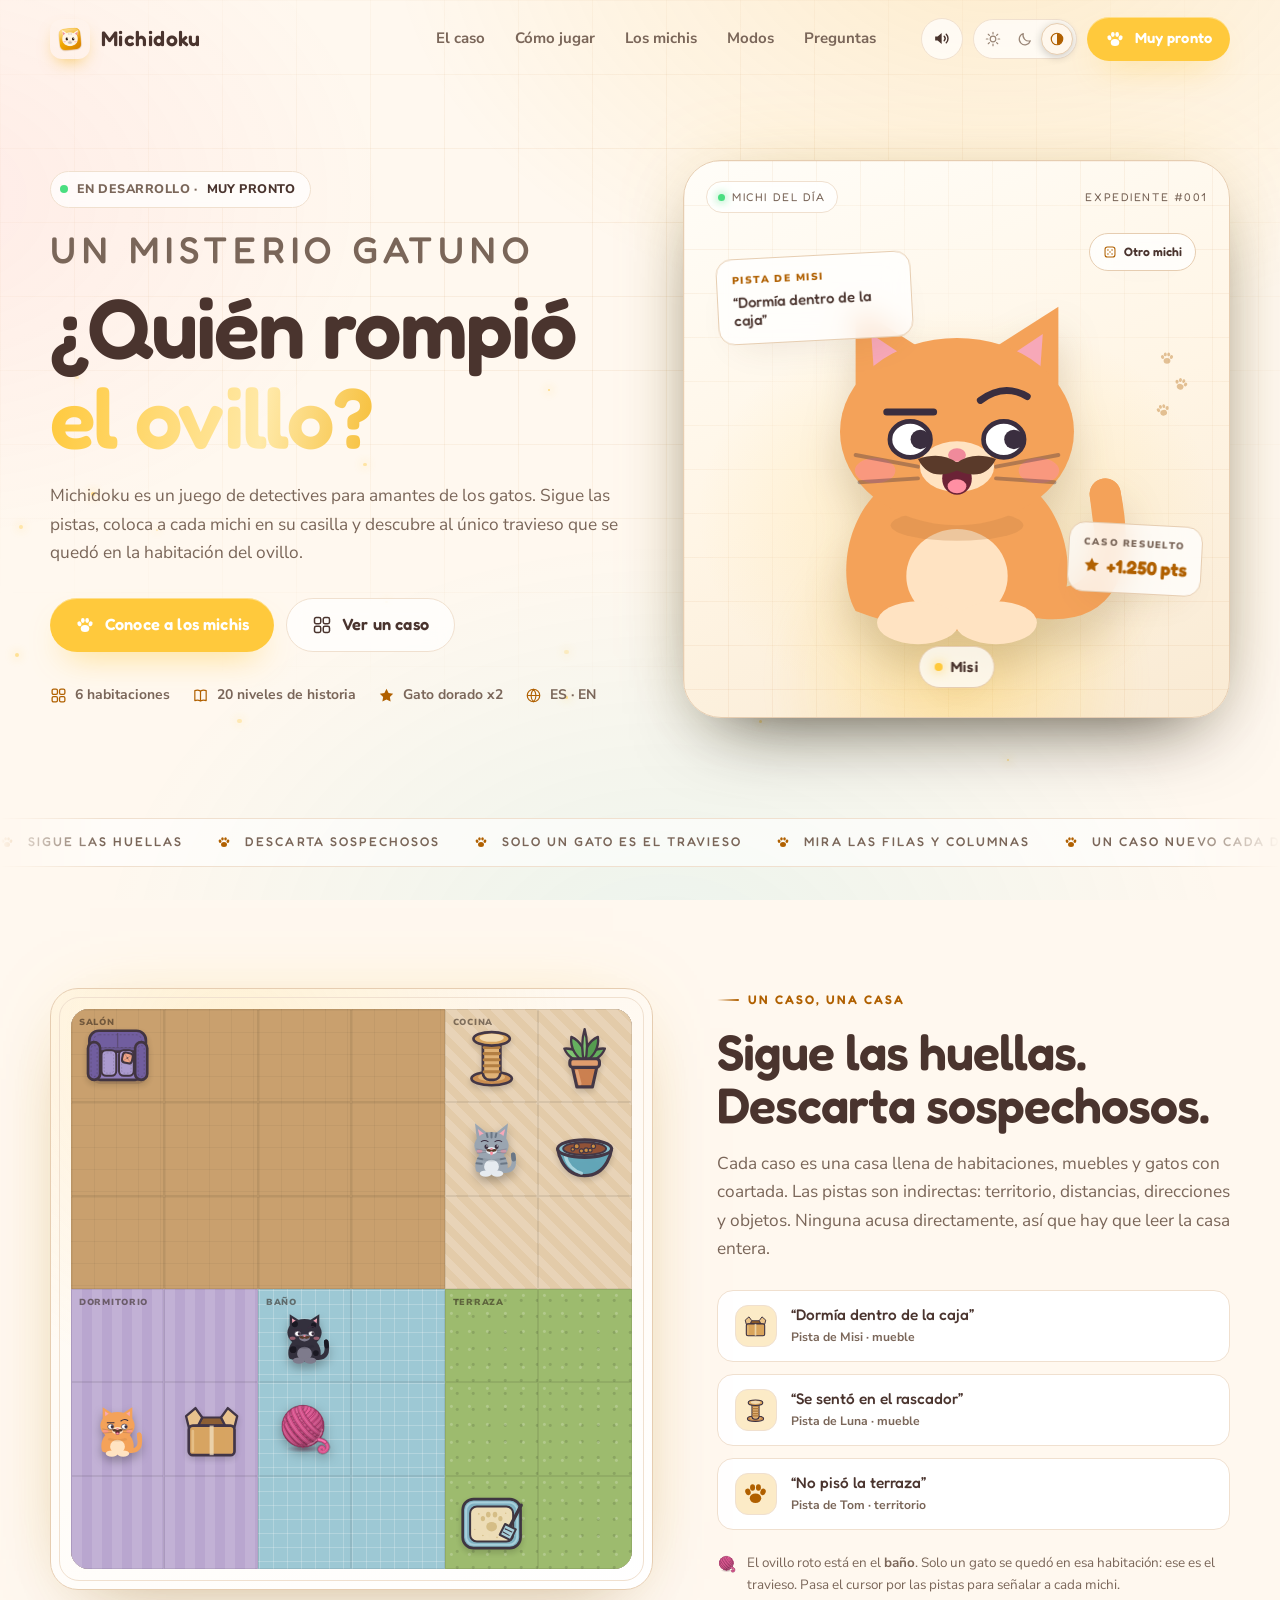
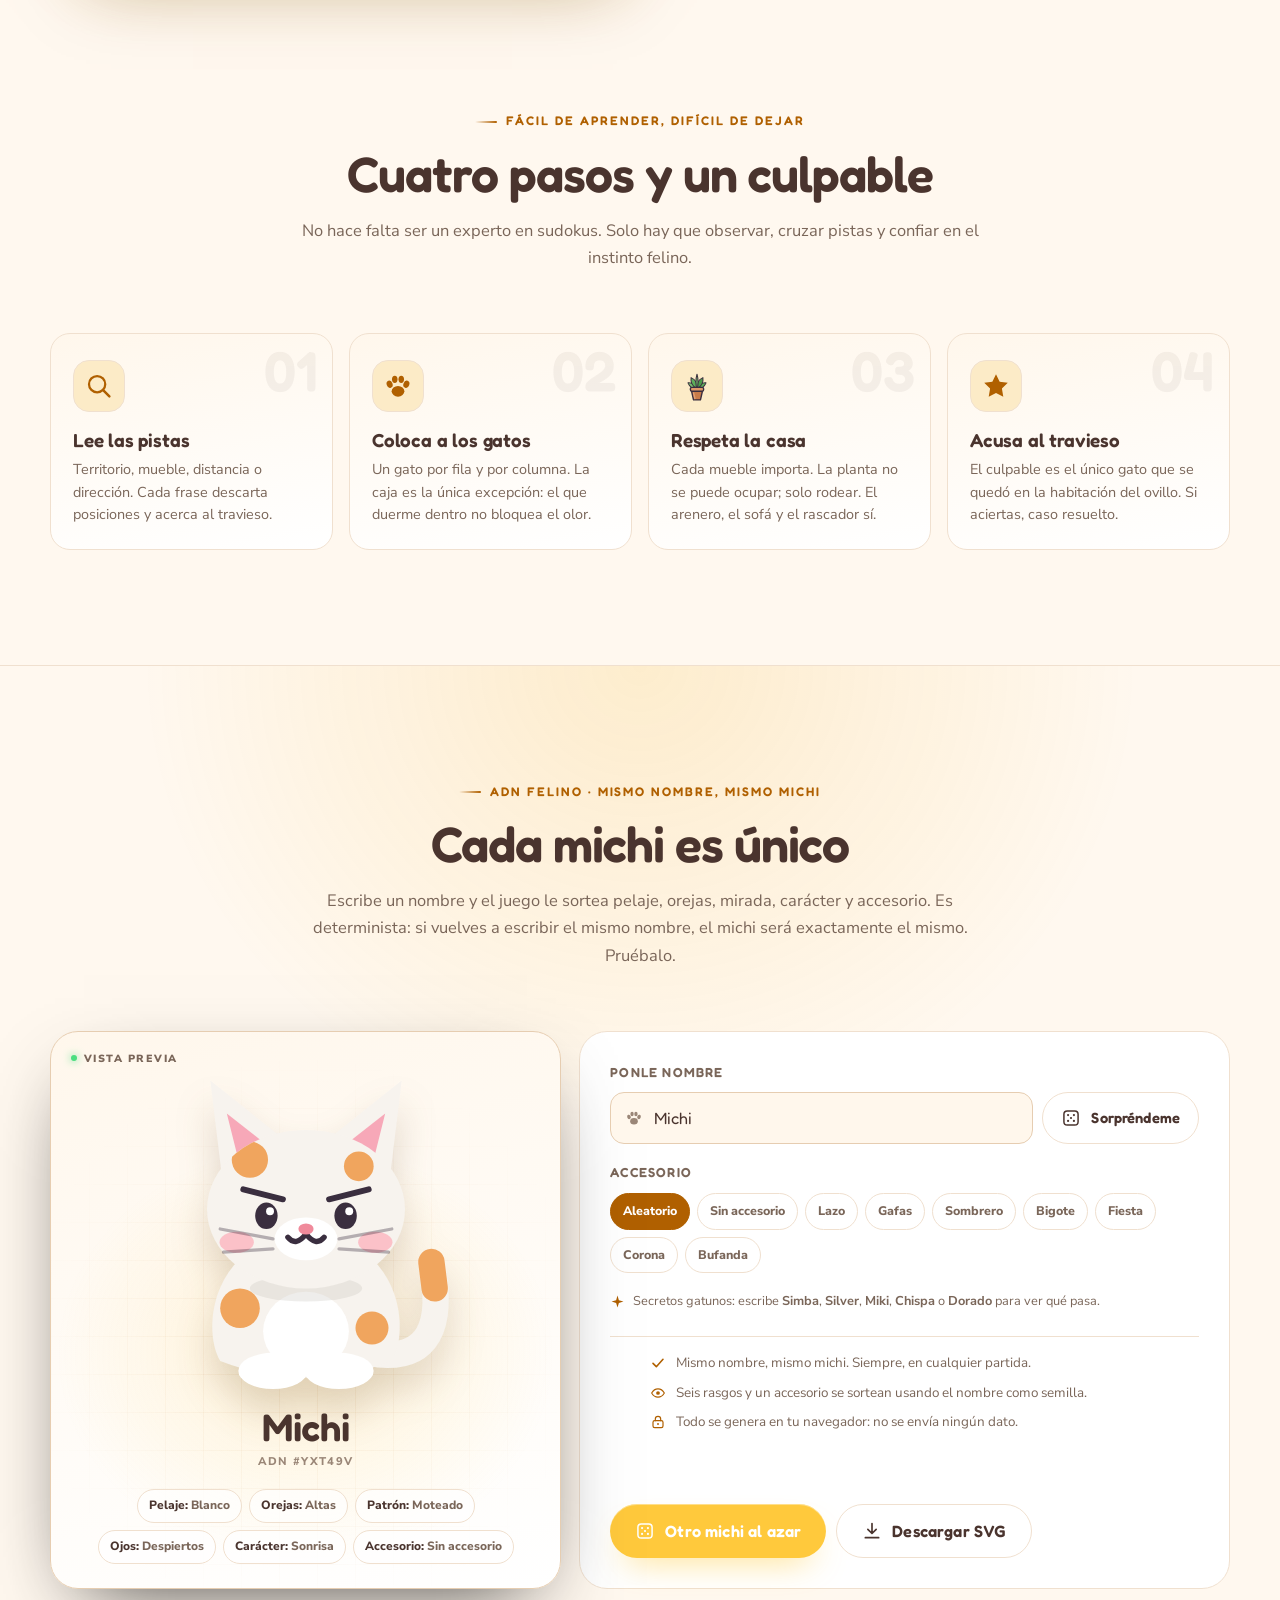
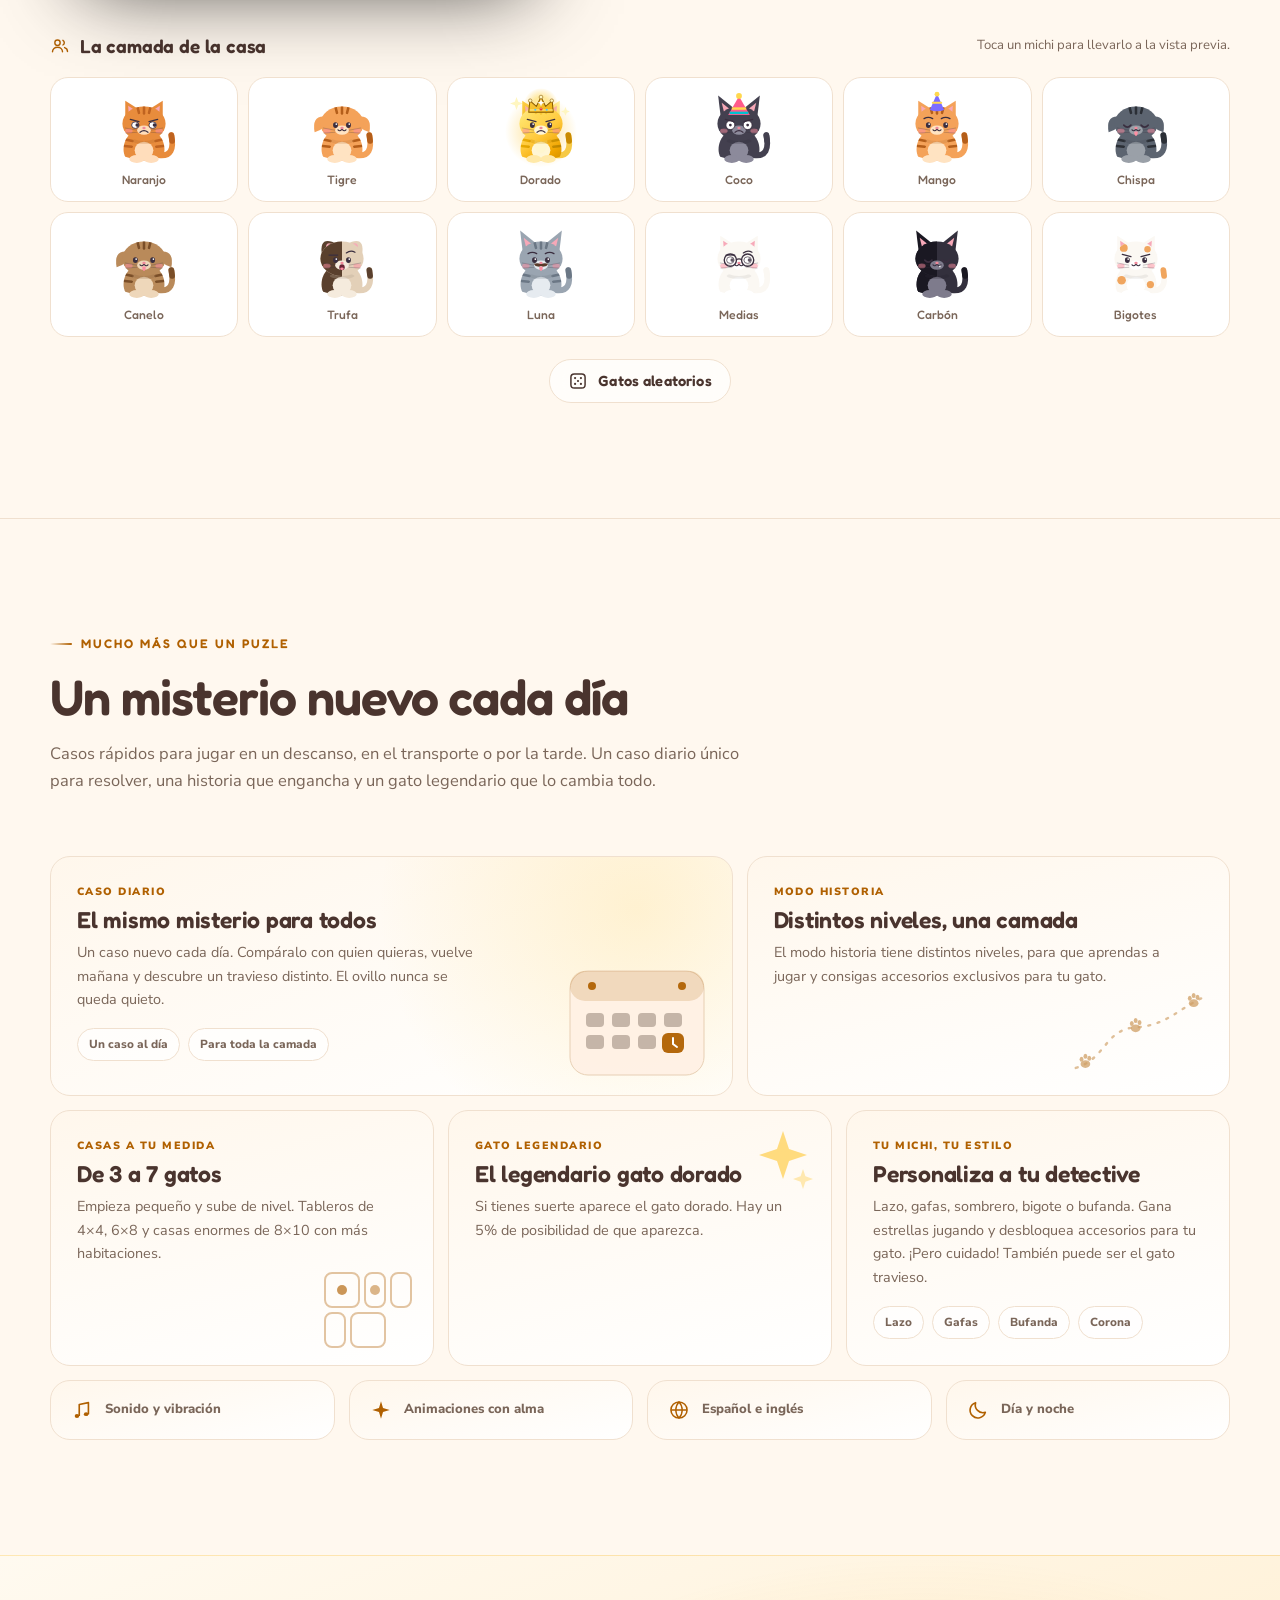
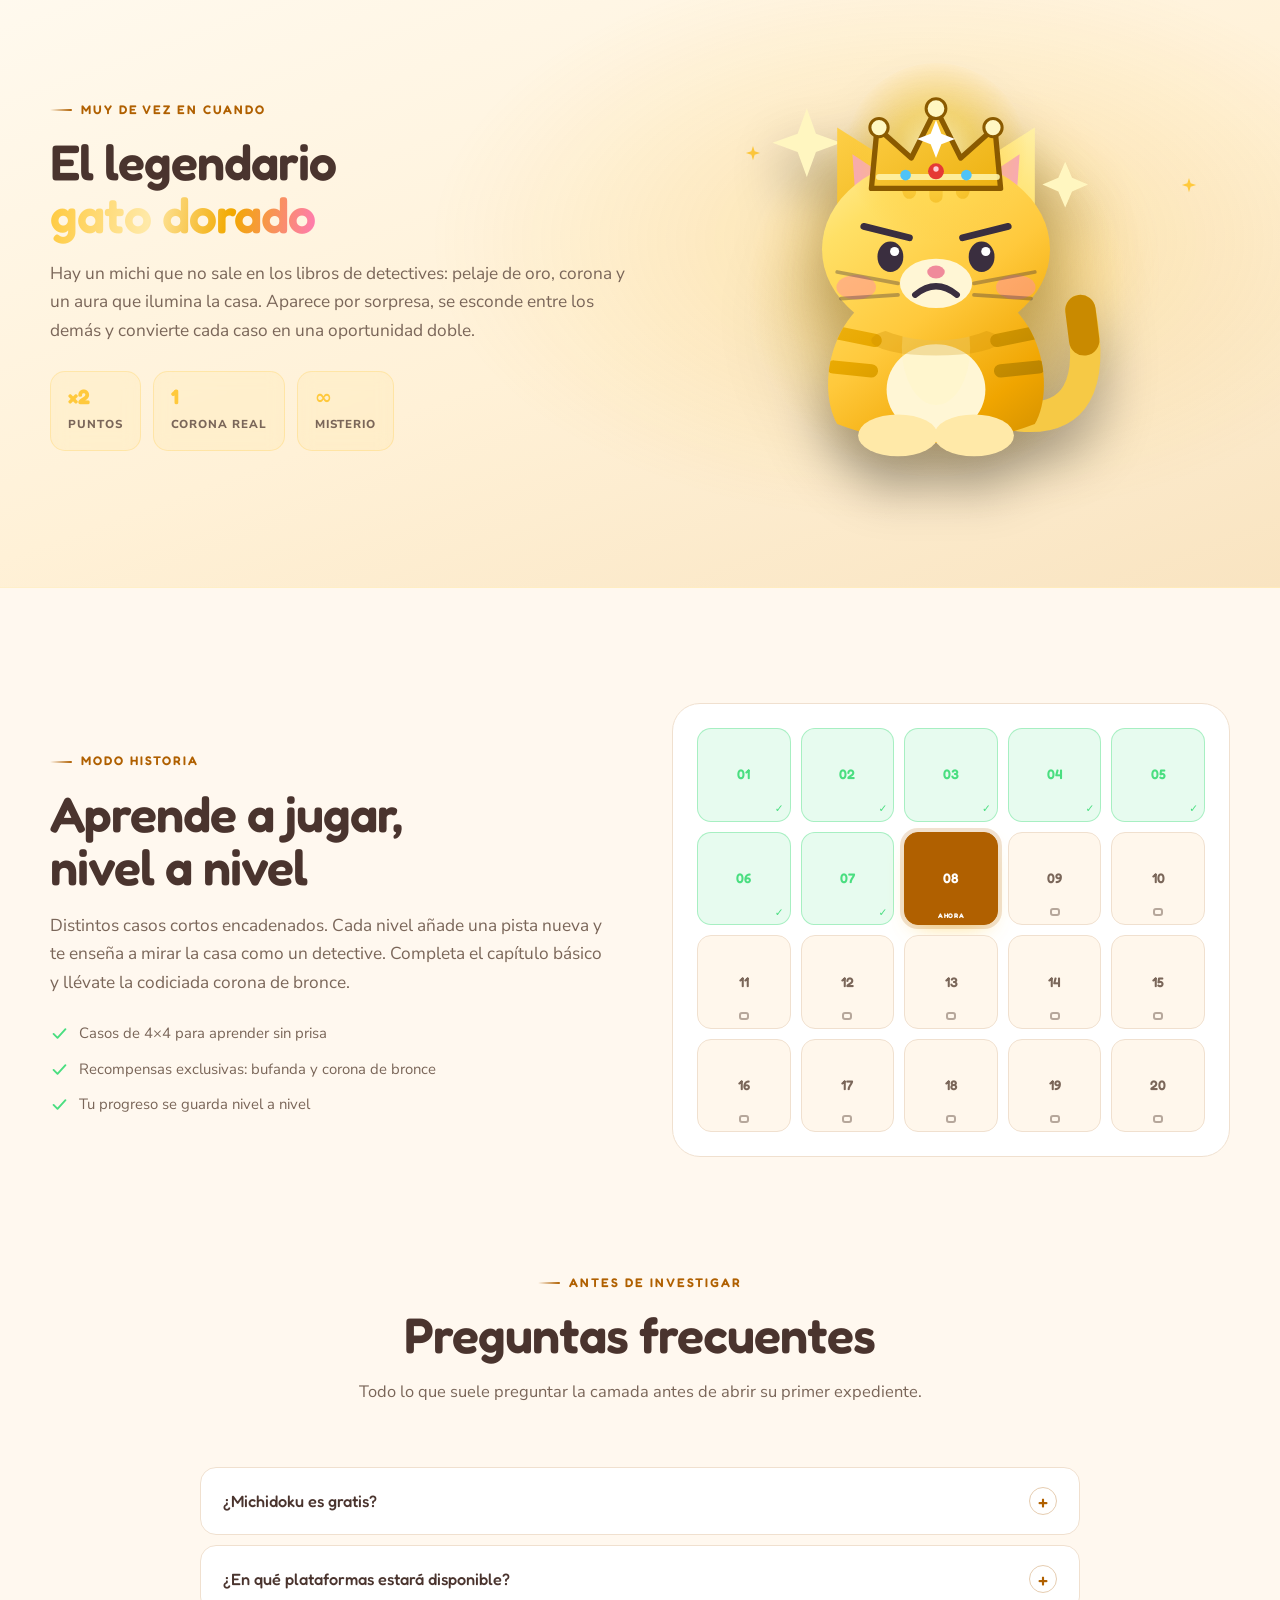
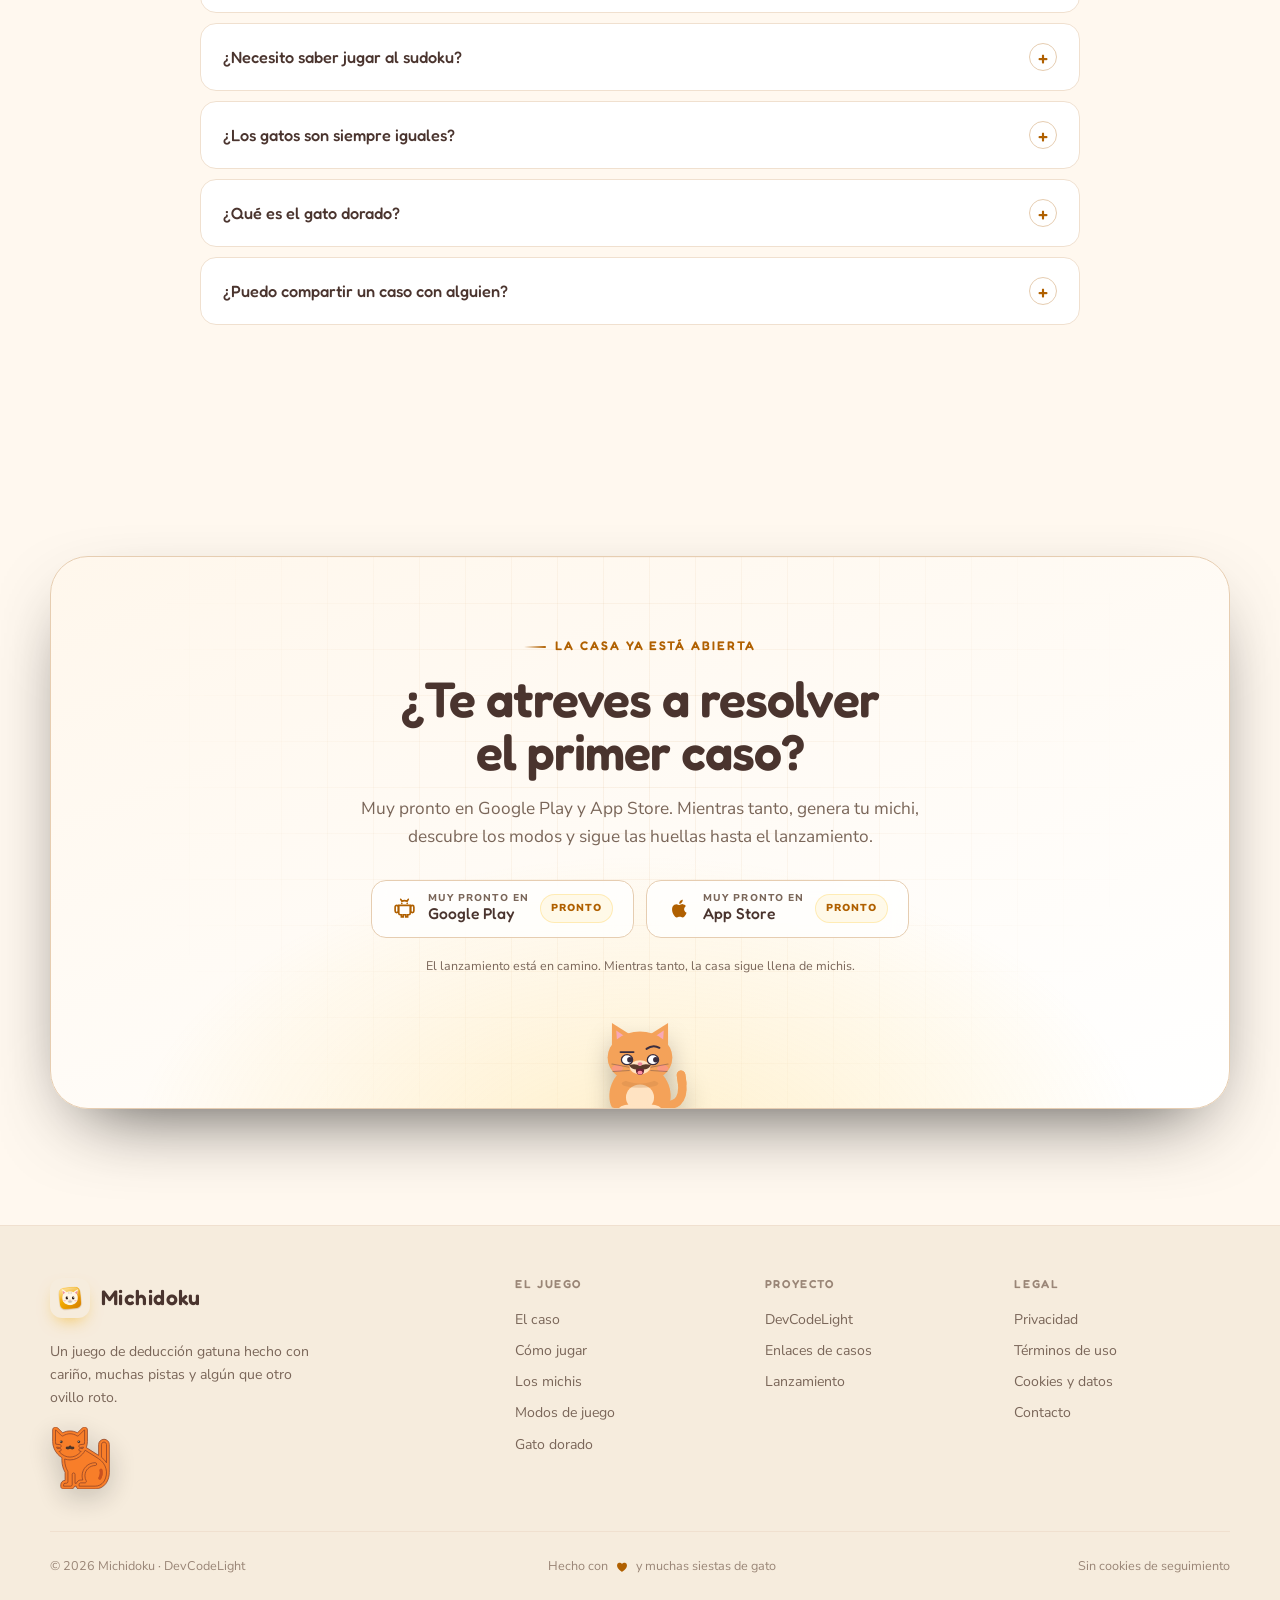
==== index.html @ 9ed5266f "Actualizar referencias de archivos CSS y JS con un token de versión para evitar problemas de caché" ====
<!doctype html>
<html lang="es" data-theme="noche">
<head>
  <meta charset="utf-8">
  <meta name="viewport" content="width=device-width, initial-scale=1">
  <title>Michidoku · El juego de deducción gatuna</title>
  <meta name="description" content="Sigue las pistas, coloca a cada michi y descubre quién rompió el ovillo. Un juego de deducción con gatos, casos diarios e historia. Muy pronto en Android e iOS.">
  <meta name="robots" content="index, follow, max-image-preview:large, max-snippet:-1, max-video-preview:-1">
  <link rel="canonical" href="https://michidoku.devcodelight.com/">
  <link rel="alternate" hreflang="es" href="https://michidoku.devcodelight.com/">
  <link rel="alternate" hreflang="x-default" href="https://michidoku.devcodelight.com/">
  <meta name="theme-color" content="#080b16">
  <meta name="color-scheme" content="dark light">

  <meta property="og:type" content="website">
  <meta property="og:site_name" content="Michidoku">
  <meta property="og:title" content="Michidoku · ¿Quién rompió el ovillo?">
  <meta property="og:description" content="Un juego de deducción gatuna. Sigue las pistas, coloca a cada michi y encuentra al travieso. Conoce a los gatos, el modo historia y el legendario gato dorado.">
  <meta property="og:url" content="https://michidoku.devcodelight.com/">
  <meta property="og:image" content="https://michidoku.devcodelight.com/assets/og-image.png">
  <meta property="og:image:secure_url" content="https://michidoku.devcodelight.com/assets/og-image.png">
  <meta property="og:image:type" content="image/png">
  <meta property="og:image:width" content="1200">
  <meta property="og:image:height" content="630">
  <meta property="og:image:alt" content="Michidoku: ¿Quién rompió el ovillo? Juego de deducción gatuna con un michi crema sobre fondo crema.">
  <meta property="og:locale" content="es_ES">
  <meta name="twitter:card" content="summary_large_image">
  <meta name="twitter:title" content="Michidoku · ¿Quién rompió el ovillo?">
  <meta name="twitter:description" content="Un juego de deducción gatuna con casos diarios, historia y un legendario gato dorado.">
  <meta name="twitter:image" content="https://michidoku.devcodelight.com/assets/og-image.png">
  <meta name="twitter:image:alt" content="Michidoku: ¿Quién rompió el ovillo? Juego de deducción gatuna con un michi crema sobre fondo crema.">

  <link rel="icon" href="assets/michidoku-icon.svg" type="image/svg+xml">
  <link rel="icon" href="assets/logo.png" type="image/png">
  <link rel="apple-touch-icon" href="assets/apple-touch-icon.png" sizes="180x180">
  <link rel="manifest" href="manifest.webmanifest">
  <meta name="apple-mobile-web-app-capable" content="yes">
  <meta name="mobile-web-app-capable" content="yes">
  <meta name="apple-mobile-web-app-title" content="Michidoku">
  <meta name="apple-mobile-web-app-status-bar-style" content="default">
  <meta name="application-name" content="Michidoku">
  <link rel="preconnect" href="https://fonts.googleapis.com">
  <link rel="preconnect" href="https://fonts.gstatic.com" crossorigin>
  <link href="https://fonts.googleapis.com/css2?family=Fredoka:wght@400;500;600;700&family=Nunito+Sans:opsz,wght@6..12,400;6..12,600;6..12,700;6..12,800;6..12,900&display=swap" rel="stylesheet">
  <link rel="stylesheet" href="styles.css?v=7">

  <script>
    (function () {
      try {
        var mode = localStorage.getItem('michidoku-theme-mode');
        if (mode !== 'claro' && mode !== 'noche' && mode !== 'auto') {
          var saved = localStorage.getItem('michidoku-theme');
          mode = saved === 'claro' || saved === 'noche' ? saved : 'auto';
        }
        var theme = mode === 'auto'
          ? (window.matchMedia('(prefers-color-scheme: light)').matches ? 'claro' : 'noche')
          : mode;
        document.documentElement.setAttribute('data-theme', theme);
        document.documentElement.setAttribute('data-theme-mode', mode);
      } catch (error) { /* almacenamiento no disponible */ }
    })();
  </script>

  <script type="application/ld+json">
  {
    "@context": "https://schema.org",
    "@graph": [
      {
        "@type": "WebSite",
        "@id": "https://michidoku.devcodelight.com/#website",
        "url": "https://michidoku.devcodelight.com/",
        "name": "Michidoku",
        "description": "Web oficial de Michidoku, el juego de deducción gatuna.",
        "inLanguage": "es",
        "publisher": { "@id": "https://michidoku.devcodelight.com/#organization" }
      },
      {
        "@type": "Organization",
        "@id": "https://michidoku.devcodelight.com/#organization",
        "name": "DevCodeLight",
        "url": "https://devcodelight.com",
        "logo": {
          "@type": "ImageObject",
          "url": "https://michidoku.devcodelight.com/assets/icon.png",
          "width": 1024,
          "height": 1024
        }
      },
      {
        "@type": "VideoGame",
        "@id": "https://michidoku.devcodelight.com/#videogame",
        "name": "Michidoku",
        "alternateName": ["Michidoku Cat Game", "Juego de deducción gatuna"],
        "description": "Juego de deducción gatuna: sigue las pistas, coloca a los gatos en la casa y descubre al travieso que rompió el ovillo.",
        "url": "https://michidoku.devcodelight.com/",
        "image": "https://michidoku.devcodelight.com/assets/og-image.png",
        "inLanguage": ["es", "en"],
        "genre": ["Puzzle", "Deducción", "Lógica"],
        "applicationCategory": "Game",
        "gamePlatform": ["Android", "iOS"],
        "operatingSystem": "Android, iOS",
        "offers": {
          "@type": "Offer",
          "price": "0",
          "priceCurrency": "EUR",
          "availability": "https://schema.org/PreOrder"
        },
        "publisher": { "@id": "https://michidoku.devcodelight.com/#organization" },
        "isPartOf": { "@id": "https://michidoku.devcodelight.com/#website" }
      },
      {
        "@type": "FAQPage",
        "@id": "https://michidoku.devcodelight.com/#faq",
        "mainEntity": [
          {
            "@type": "Question",
            "name": "¿Michidoku es gratis?",
            "acceptedAnswer": {
              "@type": "Answer",
              "text": "Sí. Se puede jugar gratis. El juego incluye anuncios y vídeos voluntarios que puedes ver para conseguir pistas o estrellas extra. También hay contenido que se desbloquea jugando, como la historia y sus accesorios."
            }
          },
          {
            "@type": "Question",
            "name": "¿En qué plataformas estará disponible?",
            "acceptedAnswer": {
              "@type": "Answer",
              "text": "Estamos preparando el lanzamiento en Google Play y App Store. La web es el punto de encuentro mientras terminamos la última versión: aquí puedes conocer el juego, generar michis y ver cómo funciona un caso."
            }
          },
          {
            "@type": "Question",
            "name": "¿Necesito saber jugar al sudoku?",
            "acceptedAnswer": {
              "@type": "Answer",
              "text": "No. La única regla de colocación es que dos gatos no compartan fila ni columna (con la excepción de la caja). El resto es leer pistas y descartar. Si sabes observar, sabes jugar."
            }
          },
          {
            "@type": "Question",
            "name": "¿Los gatos son siempre iguales?",
            "acceptedAnswer": {
              "@type": "Answer",
              "text": "Sí. Cada nombre genera un ADN felino determinista: mismo nombre, mismo pelaje, orejas, mirada y accesorio. Puedes comprobarlo en el generador de esta página: escribe el mismo nombre dos veces y verás el mismo michi."
            }
          },
          {
            "@type": "Question",
            "name": "¿Qué es el gato dorado?",
            "acceptedAnswer": {
              "@type": "Answer",
              "text": "Un michi legendario que aparece por sorpresa en algunos casos. Lleva corona, brilla más que el resto y, si resuelves el caso, multiplica los puntos por dos. Encontrarlo es cuestión de suerte; resolverlo, de deducción."
            }
          },
          {
            "@type": "Question",
            "name": "¿Puedo compartir un caso con alguien?",
            "acceptedAnswer": {
              "@type": "Answer",
              "text": "Sí. Los casos se comparten con un enlace web al mismo tablero. Si tienes la app instalada, el enlace se abre directamente en el caso; si no, verás una página desde la que podrás intentarlo."
            }
          }
        ]
      }
    ]
  }
  </script>
</head>
<body>
  <a class="skip-link" href="#contenido">Saltar al contenido</a>

  <!-- Sprite de iconos -->
  <svg xmlns="http://www.w3.org/2000/svg" aria-hidden="true" style="position:absolute;width:0;height:0;overflow:hidden">
    <symbol id="i-paw" viewBox="0 0 24 24">
      <ellipse cx="12" cy="16.2" rx="5.1" ry="4.3" fill="currentColor"/>
      <ellipse cx="5.3" cy="10.6" rx="2.35" ry="3" fill="currentColor" transform="rotate(-20 5.3 10.6)"/>
      <ellipse cx="9.4" cy="6.6" rx="2.2" ry="2.9" fill="currentColor"/>
      <ellipse cx="14.6" cy="6.6" rx="2.2" ry="2.9" fill="currentColor"/>
      <ellipse cx="18.7" cy="10.6" rx="2.35" ry="3" fill="currentColor" transform="rotate(20 18.7 10.6)"/>
    </symbol>
    <symbol id="i-play" viewBox="0 0 24 24"><path d="M8 5.4v13.2L19 12 8 5.4Z" fill="currentColor"/></symbol>
    <symbol id="i-star" viewBox="0 0 24 24"><path d="m12 2.6 2.92 5.92 6.53.95-4.72 4.6 1.11 6.5L12 17.5l-5.84 3.07 1.11-6.5-4.72-4.6 6.53-.95L12 2.6Z" fill="currentColor"/></symbol>
    <symbol id="i-sparkle" viewBox="0 0 24 24"><path d="M12 2.5 14.2 9.8 21.5 12l-7.3 2.2L12 21.5l-2.2-7.3L2.5 12l7.3-2.2L12 2.5Z" fill="currentColor"/></symbol>
    <symbol id="i-arrow" viewBox="0 0 24 24"><path d="M4 12h14m-6-6 6 6-6 6" fill="none" stroke="currentColor" stroke-width="2.2" stroke-linecap="round" stroke-linejoin="round"/></symbol>
    <symbol id="i-check" viewBox="0 0 24 24"><path d="m4.5 12.5 5 5 10-11" fill="none" stroke="currentColor" stroke-width="2.4" stroke-linecap="round" stroke-linejoin="round"/></symbol>
    <symbol id="i-calendar" viewBox="0 0 24 24"><rect x="3" y="5" width="18" height="16" rx="3" fill="none" stroke="currentColor" stroke-width="1.8"/><path d="M3 9.5h18M8 3v4M16 3v4" fill="none" stroke="currentColor" stroke-width="1.8" stroke-linecap="round"/><circle cx="8" cy="14" r="1.4" fill="currentColor"/><circle cx="12" cy="14" r="1.4" fill="currentColor"/><circle cx="16" cy="14" r="1.4" fill="currentColor"/></symbol>
    <symbol id="i-grid" viewBox="0 0 24 24"><rect x="3" y="3" width="7.5" height="7.5" rx="2" fill="none" stroke="currentColor" stroke-width="1.8"/><rect x="13.5" y="3" width="7.5" height="7.5" rx="2" fill="none" stroke="currentColor" stroke-width="1.8"/><rect x="3" y="13.5" width="7.5" height="7.5" rx="2" fill="none" stroke="currentColor" stroke-width="1.8"/><rect x="13.5" y="13.5" width="7.5" height="7.5" rx="2" fill="none" stroke="currentColor" stroke-width="1.8"/></symbol>
    <symbol id="i-book" viewBox="0 0 24 24"><path d="M4 5.2c2.6-1 5.2-1 8 .6v14c-2.8-1.6-5.4-1.6-8-.6v-14Zm16 0c-2.6-1-5.2-1-8 .6v14c2.8-1.6 5.4-1.6 8-.6v-14Z" fill="none" stroke="currentColor" stroke-width="1.7" stroke-linejoin="round"/></symbol>
    <!-- Objetos de la casa: mismos dibujos SVG que usa la app (IconoMueble y Ovillo) -->
    <symbol id="i-yarn" viewBox="0 0 32 32">
      <defs>
        <radialGradient id="ovCuerpo" cx="34%" cy="28%" r="80%">
          <stop offset="0" stop-color="#F479B0"/>
          <stop offset=".5" stop-color="#F25C9F"/>
          <stop offset="1" stop-color="#A53F6C"/>
        </radialGradient>
        <radialGradient id="ovVolumen" cx="34%" cy="28%" r="82%">
          <stop offset="0" stop-color="#5C233C" stop-opacity="0"/>
          <stop offset=".45" stop-color="#5C233C" stop-opacity=".06"/>
          <stop offset=".7" stop-color="#5C233C" stop-opacity=".2"/>
          <stop offset="1" stop-color="#5C233C" stop-opacity=".62"/>
        </radialGradient>
        <radialGradient id="ovSuelo" cx="50%" cy="50%" r="50%">
          <stop offset="0" stop-color="#5C233C" stop-opacity=".5"/>
          <stop offset="1" stop-color="#5C233C" stop-opacity="0"/>
        </radialGradient>
        <clipPath id="ovClip"><circle cx="15" cy="14.6" r="11.2"/></clipPath>
      </defs>
      <ellipse cx="15.6" cy="26.7" rx="9.6" ry="2.1" fill="url(#ovSuelo)"/>
      <path d="M23.4 21.7 C27 22.4 29.2 25 27.6 27.2 C26.2 29 23.4 28.4 23.9 26.6 C24.3 25.3 26.3 25.5 26.1 26.9" fill="none" stroke="#5C233C" stroke-width="3" stroke-linecap="round" opacity=".28"/>
      <path d="M23.4 21.7 C27 22.4 29.2 25 27.6 27.2 C26.2 29 23.4 28.4 23.9 26.6 C24.3 25.3 26.3 25.5 26.1 26.9" fill="none" stroke="#A53F6C" stroke-width="1.9" stroke-linecap="round"/>
      <path d="M23.4 21.7 C27 22.4 29.2 25 27.6 27.2 C26.2 29 23.4 28.4 23.9 26.6 C24.3 25.3 26.3 25.5 26.1 26.9" fill="none" stroke="#F25C9F" stroke-width="1.41" stroke-linecap="round"/>
      <path d="M23.4 21.7 C27 22.4 29.2 25 27.6 27.2 C26.2 29 23.4 28.4 23.9 26.6 C24.3 25.3 26.3 25.5 26.1 26.9" fill="none" stroke="#A53F6C" stroke-width="1.33" stroke-linecap="round" stroke-dasharray="0.55 0.95" opacity=".35"/>
      <path d="M23.4 21.7 C27 22.4 29.2 25 27.6 27.2 C26.2 29 23.4 28.4 23.9 26.6 C24.3 25.3 26.3 25.5 26.1 26.9" fill="none" stroke="#F9AECF" stroke-width="0.46" stroke-linecap="round" opacity=".28"/>
      <circle cx="15" cy="14.6" r="11.2" fill="url(#ovCuerpo)"/>
      <g clip-path="url(#ovClip)">
      <g transform="rotate(-30 15 14.6)">
        <path d="M8.23 5.95 A6.77 2.30 0 0 0 21.77 5.95" fill="none" stroke="#A53F6C" stroke-width="2.5" stroke-linecap="round"/>
        <path d="M8.23 5.95 A6.77 2.30 0 0 0 21.77 5.95" fill="none" stroke="#F25C9F" stroke-width="1.85" stroke-linecap="round"/>
        <path d="M8.23 5.95 A6.77 2.30 0 0 0 21.77 5.95" fill="none" stroke="#A53F6C" stroke-width="1.75" stroke-linecap="round" stroke-dasharray="0.55 0.95" opacity=".35"/>
        <path d="M8.23 5.95 A6.77 2.30 0 0 0 21.77 5.95" fill="none" stroke="#F9AECF" stroke-width="0.60" stroke-linecap="round" opacity=".28"/>
        <path d="M5.41 8.40 A9.59 3.26 0 0 0 24.59 8.40" fill="none" stroke="#A53F6C" stroke-width="2.5" stroke-linecap="round"/>
        <path d="M5.41 8.40 A9.59 3.26 0 0 0 24.59 8.40" fill="none" stroke="#F25C9F" stroke-width="1.85" stroke-linecap="round"/>
        <path d="M5.41 8.40 A9.59 3.26 0 0 0 24.59 8.40" fill="none" stroke="#A53F6C" stroke-width="1.75" stroke-linecap="round" stroke-dasharray="0.55 0.95" opacity=".35"/>
        <path d="M5.41 8.40 A9.59 3.26 0 0 0 24.59 8.40" fill="none" stroke="#F9AECF" stroke-width="0.60" stroke-linecap="round" opacity=".28"/>
        <path d="M3.91 10.84 A11.09 3.77 0 0 0 26.09 10.84" fill="none" stroke="#A53F6C" stroke-width="2.5" stroke-linecap="round"/>
        <path d="M3.91 10.84 A11.09 3.77 0 0 0 26.09 10.84" fill="none" stroke="#F25C9F" stroke-width="1.85" stroke-linecap="round"/>
        <path d="M3.91 10.84 A11.09 3.77 0 0 0 26.09 10.84" fill="none" stroke="#A53F6C" stroke-width="1.75" stroke-linecap="round" stroke-dasharray="0.55 0.95" opacity=".35"/>
        <path d="M3.91 10.84 A11.09 3.77 0 0 0 26.09 10.84" fill="none" stroke="#F9AECF" stroke-width="0.60" stroke-linecap="round" opacity=".28"/>
        <path d="M3.22 13.28 A11.78 4.00 0 0 0 26.78 13.28" fill="none" stroke="#A53F6C" stroke-width="2.5" stroke-linecap="round"/>
        <path d="M3.22 13.28 A11.78 4.00 0 0 0 26.78 13.28" fill="none" stroke="#F25C9F" stroke-width="1.85" stroke-linecap="round"/>
        <path d="M3.22 13.28 A11.78 4.00 0 0 0 26.78 13.28" fill="none" stroke="#A53F6C" stroke-width="1.75" stroke-linecap="round" stroke-dasharray="0.55 0.95" opacity=".35"/>
        <path d="M3.22 13.28 A11.78 4.00 0 0 0 26.78 13.28" fill="none" stroke="#F9AECF" stroke-width="0.60" stroke-linecap="round" opacity=".28"/>
        <path d="M3.20 15.73 A11.80 4.01 0 0 0 26.80 15.73" fill="none" stroke="#A53F6C" stroke-width="2.5" stroke-linecap="round"/>
        <path d="M3.20 15.73 A11.80 4.01 0 0 0 26.80 15.73" fill="none" stroke="#F25C9F" stroke-width="1.85" stroke-linecap="round"/>
        <path d="M3.20 15.73 A11.80 4.01 0 0 0 26.80 15.73" fill="none" stroke="#A53F6C" stroke-width="1.75" stroke-linecap="round" stroke-dasharray="0.55 0.95" opacity=".35"/>
        <path d="M3.20 15.73 A11.80 4.01 0 0 0 26.80 15.73" fill="none" stroke="#F9AECF" stroke-width="0.60" stroke-linecap="round" opacity=".28"/>
        <path d="M3.83 18.17 A11.17 3.80 0 0 0 26.17 18.17" fill="none" stroke="#A53F6C" stroke-width="2.5" stroke-linecap="round"/>
        <path d="M3.83 18.17 A11.17 3.80 0 0 0 26.17 18.17" fill="none" stroke="#F25C9F" stroke-width="1.85" stroke-linecap="round"/>
        <path d="M3.83 18.17 A11.17 3.80 0 0 0 26.17 18.17" fill="none" stroke="#A53F6C" stroke-width="1.75" stroke-linecap="round" stroke-dasharray="0.55 0.95" opacity=".35"/>
        <path d="M3.83 18.17 A11.17 3.80 0 0 0 26.17 18.17" fill="none" stroke="#F9AECF" stroke-width="0.60" stroke-linecap="round" opacity=".28"/>
        <path d="M5.26 20.62 A9.74 3.31 0 0 0 24.74 20.62" fill="none" stroke="#A53F6C" stroke-width="2.5" stroke-linecap="round"/>
        <path d="M5.26 20.62 A9.74 3.31 0 0 0 24.74 20.62" fill="none" stroke="#F25C9F" stroke-width="1.85" stroke-linecap="round"/>
        <path d="M5.26 20.62 A9.74 3.31 0 0 0 24.74 20.62" fill="none" stroke="#A53F6C" stroke-width="1.75" stroke-linecap="round" stroke-dasharray="0.55 0.95" opacity=".35"/>
        <path d="M5.26 20.62 A9.74 3.31 0 0 0 24.74 20.62" fill="none" stroke="#F9AECF" stroke-width="0.60" stroke-linecap="round" opacity=".28"/>
        <path d="M7.93 23.06 A7.07 2.40 0 0 0 22.07 23.06" fill="none" stroke="#A53F6C" stroke-width="2.5" stroke-linecap="round"/>
        <path d="M7.93 23.06 A7.07 2.40 0 0 0 22.07 23.06" fill="none" stroke="#F25C9F" stroke-width="1.85" stroke-linecap="round"/>
        <path d="M7.93 23.06 A7.07 2.40 0 0 0 22.07 23.06" fill="none" stroke="#A53F6C" stroke-width="1.75" stroke-linecap="round" stroke-dasharray="0.55 0.95" opacity=".35"/>
        <path d="M7.93 23.06 A7.07 2.40 0 0 0 22.07 23.06" fill="none" stroke="#F9AECF" stroke-width="0.60" stroke-linecap="round" opacity=".28"/>
      </g>
      <g transform="rotate(52 15 14.6)">
        <path d="M5.26 8.58 A9.74 2.92 0 0 0 24.74 8.58" fill="none" stroke="#5C233C" stroke-width="3.60" stroke-linecap="round" opacity=".28"/>
        <path d="M5.26 8.58 A9.74 2.92 0 0 0 24.74 8.58" fill="none" stroke="#A53F6C" stroke-width="2.5" stroke-linecap="round"/>
        <path d="M5.26 8.58 A9.74 2.92 0 0 0 24.74 8.58" fill="none" stroke="#F25C9F" stroke-width="1.85" stroke-linecap="round"/>
        <path d="M5.26 8.58 A9.74 2.92 0 0 0 24.74 8.58" fill="none" stroke="#A53F6C" stroke-width="1.75" stroke-linecap="round" stroke-dasharray="0.55 0.95" opacity=".35"/>
        <path d="M5.26 8.58 A9.74 2.92 0 0 0 24.74 8.58" fill="none" stroke="#F9AECF" stroke-width="0.60" stroke-linecap="round" opacity=".28"/>
        <path d="M3.50 11.97 A11.50 3.45 0 0 0 26.50 11.97" fill="none" stroke="#5C233C" stroke-width="3.60" stroke-linecap="round" opacity=".28"/>
        <path d="M3.50 11.97 A11.50 3.45 0 0 0 26.50 11.97" fill="none" stroke="#A53F6C" stroke-width="2.5" stroke-linecap="round"/>
        <path d="M3.50 11.97 A11.50 3.45 0 0 0 26.50 11.97" fill="none" stroke="#F25C9F" stroke-width="1.85" stroke-linecap="round"/>
        <path d="M3.50 11.97 A11.50 3.45 0 0 0 26.50 11.97" fill="none" stroke="#A53F6C" stroke-width="1.75" stroke-linecap="round" stroke-dasharray="0.55 0.95" opacity=".35"/>
        <path d="M3.50 11.97 A11.50 3.45 0 0 0 26.50 11.97" fill="none" stroke="#F9AECF" stroke-width="0.60" stroke-linecap="round" opacity=".28"/>
        <path d="M3.16 15.35 A11.84 3.55 0 0 0 26.84 15.35" fill="none" stroke="#5C233C" stroke-width="3.60" stroke-linecap="round" opacity=".28"/>
        <path d="M3.16 15.35 A11.84 3.55 0 0 0 26.84 15.35" fill="none" stroke="#A53F6C" stroke-width="2.5" stroke-linecap="round"/>
        <path d="M3.16 15.35 A11.84 3.55 0 0 0 26.84 15.35" fill="none" stroke="#F25C9F" stroke-width="1.85" stroke-linecap="round"/>
        <path d="M3.16 15.35 A11.84 3.55 0 0 0 26.84 15.35" fill="none" stroke="#A53F6C" stroke-width="1.75" stroke-linecap="round" stroke-dasharray="0.55 0.95" opacity=".35"/>
        <path d="M3.16 15.35 A11.84 3.55 0 0 0 26.84 15.35" fill="none" stroke="#F9AECF" stroke-width="0.60" stroke-linecap="round" opacity=".28"/>
        <path d="M4.08 18.74 A10.92 3.28 0 0 0 25.92 18.74" fill="none" stroke="#5C233C" stroke-width="3.60" stroke-linecap="round" opacity=".28"/>
        <path d="M4.08 18.74 A10.92 3.28 0 0 0 25.92 18.74" fill="none" stroke="#A53F6C" stroke-width="2.5" stroke-linecap="round"/>
        <path d="M4.08 18.74 A10.92 3.28 0 0 0 25.92 18.74" fill="none" stroke="#F25C9F" stroke-width="1.85" stroke-linecap="round"/>
        <path d="M4.08 18.74 A10.92 3.28 0 0 0 25.92 18.74" fill="none" stroke="#A53F6C" stroke-width="1.75" stroke-linecap="round" stroke-dasharray="0.55 0.95" opacity=".35"/>
        <path d="M4.08 18.74 A10.92 3.28 0 0 0 25.92 18.74" fill="none" stroke="#F9AECF" stroke-width="0.60" stroke-linecap="round" opacity=".28"/>
        <path d="M6.69 22.12 A8.31 2.49 0 0 0 23.31 22.12" fill="none" stroke="#5C233C" stroke-width="3.60" stroke-linecap="round" opacity=".28"/>
        <path d="M6.69 22.12 A8.31 2.49 0 0 0 23.31 22.12" fill="none" stroke="#A53F6C" stroke-width="2.5" stroke-linecap="round"/>
        <path d="M6.69 22.12 A8.31 2.49 0 0 0 23.31 22.12" fill="none" stroke="#F25C9F" stroke-width="1.85" stroke-linecap="round"/>
        <path d="M6.69 22.12 A8.31 2.49 0 0 0 23.31 22.12" fill="none" stroke="#A53F6C" stroke-width="1.75" stroke-linecap="round" stroke-dasharray="0.55 0.95" opacity=".35"/>
        <path d="M6.69 22.12 A8.31 2.49 0 0 0 23.31 22.12" fill="none" stroke="#F9AECF" stroke-width="0.60" stroke-linecap="round" opacity=".28"/>
      </g>
      <circle cx="15" cy="14.6" r="11.2" fill="url(#ovVolumen)"/>
      </g>
      <path d="M25.3 16.4 A10.5 10.5 0 0 1 17.7 24.7" fill="none" stroke="#F9AECF" stroke-width="0.9" stroke-linecap="round" opacity=".4"/>
      <circle cx="15" cy="14.6" r="11.2" fill="none" stroke="#5C233C" stroke-width="0.7" opacity=".45"/>
      <path d="M23.4 21.7 C24.6 21.9 25.8 22.3 26.8 23" fill="none" stroke="#A53F6C" stroke-width="1.9" stroke-linecap="round"/>
      <path d="M23.4 21.7 C24.6 21.9 25.8 22.3 26.8 23" fill="none" stroke="#F25C9F" stroke-width="1.4" stroke-linecap="round"/>
      <path d="M23.4 21.7 C24.6 21.9 25.8 22.3 26.8 23" fill="none" stroke="#F9AECF" stroke-width="0.45" stroke-linecap="round" opacity=".55"/>
    </symbol>
    <symbol id="i-box" viewBox="0 0 100 100">
      <polygon points="30,44 70,44 64,32 36,32" fill="#8A5A2B" stroke="#3A2E3F" stroke-width="3" stroke-linejoin="round"/>
      <polygon points="16,46 30,44 36,32 26,18 12,30" fill="#EBC489" stroke="#3A2E3F" stroke-width="3.5" stroke-linejoin="round"/>
      <polygon points="84,46 70,44 64,32 74,18 88,30" fill="#EBC489" stroke="#3A2E3F" stroke-width="3.5" stroke-linejoin="round"/>
      <rect x="16" y="44" width="68" height="44" rx="6" fill="#D9A45B" stroke="#3A2E3F" stroke-width="4"/>
      <rect x="47" y="44" width="6" height="44" fill="#F5E3C0" opacity=".75"/>
      <path d="M22 52 L22 82" stroke="#EBC489" stroke-width="4" stroke-linecap="round" opacity=".85"/>
    </symbol>
    <symbol id="i-sofa" viewBox="0 0 100 100">
      <rect x="9" y="20" width="86" height="72" rx="16" fill="#3A2E3F" opacity=".14"/>
      <rect x="14" y="34" width="72" height="52" rx="10" fill="#8E7CC3" stroke="#3A2E3F" stroke-width="4"/>
      <rect x="8" y="13" width="84" height="31" rx="14" fill="#6C5AA3" stroke="#3A2E3F" stroke-width="4"/>
      <rect x="14" y="19" width="72" height="19" rx="9" fill="none" stroke="#3A2E3F" stroke-width="1.5" stroke-dasharray="3 3" opacity=".3"/>
      <line x1="50" y1="17" x2="50" y2="36" stroke="#3A2E3F" stroke-width="2" stroke-linecap="round" opacity=".4"/>
      <rect x="26" y="37" width="48" height="5" rx="2.5" fill="#3A2E3F" opacity=".2"/>
      <rect x="6" y="30" width="18" height="56" rx="9" fill="#6C5AA3" stroke="#3A2E3F" stroke-width="4"/>
      <rect x="76" y="30" width="18" height="56" rx="9" fill="#6C5AA3" stroke="#3A2E3F" stroke-width="4"/>
      <rect x="10.5" y="35" width="9" height="46" rx="4.5" fill="none" stroke="#3A2E3F" stroke-width="1.5" stroke-dasharray="3 3" opacity=".3"/>
      <rect x="80.5" y="35" width="9" height="46" rx="4.5" fill="none" stroke="#3A2E3F" stroke-width="1.5" stroke-dasharray="3 3" opacity=".3"/>
      <rect x="24" y="42" width="3" height="38" rx="1.5" fill="#3A2E3F" opacity=".18"/>
      <rect x="73" y="42" width="3" height="38" rx="1.5" fill="#3A2E3F" opacity=".18"/>
      <rect x="26" y="42" width="22" height="38" rx="7" fill="#A99AD6" stroke="#3A2E3F" stroke-width="3"/>
      <rect x="52" y="42" width="22" height="38" rx="7" fill="#A99AD6" stroke="#3A2E3F" stroke-width="3"/>
      <rect x="30" y="46" width="14" height="30" rx="4" fill="none" stroke="#3A2E3F" stroke-width="1.2" stroke-dasharray="2.5 2.5" opacity=".25"/>
      <rect x="56" y="46" width="14" height="30" rx="4" fill="none" stroke="#3A2E3F" stroke-width="1.2" stroke-dasharray="2.5 2.5" opacity=".25"/>
      <g transform="rotate(12 64.5 53.5)">
        <rect x="58" y="48" width="15" height="15" rx="4" fill="#3A2E3F" opacity=".22"/>
        <rect x="57" y="46" width="15" height="15" rx="4.5" fill="#F2A488" stroke="#3A2E3F" stroke-width="3"/>
        <line x1="60" y1="49" x2="69" y2="58" stroke="#3A2E3F" stroke-width="1.2" stroke-linecap="round" opacity=".28"/>
        <line x1="69" y1="49" x2="60" y2="58" stroke="#3A2E3F" stroke-width="1.2" stroke-linecap="round" opacity=".28"/>
        <rect x="63" y="52" width="3" height="3" rx="1.5" fill="#3A2E3F" opacity=".55"/>
      </g>
    </symbol>
    <symbol id="i-bowl" viewBox="0 0 100 100">
      <g transform="translate(50 50) scale(1.18) translate(-50 -50)">
        <path d="M16 50 C16 50 20 84 50 84 C80 84 84 50 84 50 Z" fill="#5BA3B8" stroke="#3A2E3F" stroke-width="4" stroke-linejoin="round"/>
        <path d="M26 60 C28 70 36 78 46 81" fill="none" stroke="#B7E0EA" stroke-width="4" stroke-linecap="round" opacity=".8"/>
        <ellipse cx="50" cy="50" rx="34" ry="11" fill="#7FC0D2" stroke="#3A2E3F" stroke-width="4"/>
        <ellipse cx="50" cy="50" rx="27" ry="8" fill="#8C4A2F" stroke="#3A2E3F" stroke-width="2.5"/>
        <g fill="#C98A3D" stroke="#3A2E3F" stroke-width="1.5">
          <circle cx="40" cy="47" r="3.2"/>
          <circle cx="52" cy="52" r="3"/>
          <circle cx="61" cy="47" r="2.8"/>
          <circle cx="46" cy="53" r="2.6"/>
          <circle cx="57" cy="52" r="2.4"/>
          <circle cx="35" cy="51" r="2.2"/>
        </g>
      </g>
    </symbol>
    <symbol id="i-plant" viewBox="0 0 100 100">
      <g transform="translate(50 50) scale(1.16) translate(-50 -50)">
        <path d="M50 58 C38 58 28 51 24 41 C36 40 47 47 50 58 Z" fill="#79C46F" stroke="#3A2E3F" stroke-width="3" stroke-linejoin="round"/>
        <path d="M50 58 C62 58 72 51 76 41 C64 40 53 47 50 58 Z" fill="#5DAE5A" stroke="#3A2E3F" stroke-width="3" stroke-linejoin="round"/>
        <path d="M50 58 C39 52 31 40 33 26 C44 31 52 43 50 58 Z" fill="#5DAE5A" stroke="#3A2E3F" stroke-width="3" stroke-linejoin="round"/>
        <path d="M50 58 C61 52 69 40 67 26 C56 31 48 43 50 58 Z" fill="#4C9A4A" stroke="#3A2E3F" stroke-width="3" stroke-linejoin="round"/>
        <path d="M50 60 C46 46 46 30 50 16 C54 30 54 46 50 60 Z" fill="#79C46F" stroke="#3A2E3F" stroke-width="3" stroke-linejoin="round"/>
        <path d="M34 63 L66 63 L60 90 L40 90 Z" fill="#C97B4A" stroke="#3A2E3F" stroke-width="4" stroke-linejoin="round"/>
        <path d="M40 70 L44 86" stroke="#E8A87C" stroke-width="4" stroke-linecap="round" opacity=".85"/>
        <rect x="31" y="54" width="38" height="11" rx="4" fill="#E09A6A" stroke="#3A2E3F" stroke-width="4"/>
      </g>
    </symbol>
    <symbol id="i-litter" viewBox="0 0 100 100">
      <rect x="7" y="15" width="86" height="73" rx="16" fill="#7FB2C9" stroke="#3A2E3F" stroke-width="4"/>
      <rect x="12" y="20" width="76" height="63" rx="12" fill="none" stroke="#A9D1E1" stroke-width="3"/>
      <rect x="18" y="26" width="64" height="52" rx="10" fill="#F2E0BC" stroke="#3A2E3F" stroke-width="3"/>
      <g fill="#D9BE88">
        <circle cx="31" cy="37" r="1.2"/>
        <circle cx="37" cy="69" r="1.1"/>
        <circle cx="66" cy="64" r="1.3"/>
        <circle cx="71" cy="36" r="1"/>
        <circle cx="58" cy="72" r="1.2"/>
        <circle cx="25" cy="60" r="1"/>
        <circle cx="73" cy="55" r="1.1"/>
      </g>
      <ellipse cx="50" cy="56" rx="8" ry="7" fill="#D9BE88"/>
      <ellipse cx="37" cy="44" rx="3.2" ry="4" fill="#D9BE88"/>
      <ellipse cx="45" cy="38" rx="3.4" ry="4.3" fill="#D9BE88"/>
      <ellipse cx="55" cy="38" rx="3.4" ry="4.3" fill="#D9BE88"/>
      <ellipse cx="63" cy="44" rx="3.2" ry="4" fill="#D9BE88"/>
      <line x1="94" y1="24" x2="76" y2="58" stroke="#3A2E3F" stroke-width="5" stroke-linecap="round"/>
      <polygon points="70,52 86,60 78,76 62,68" fill="#A9D1E1" stroke="#3A2E3F" stroke-width="3" stroke-linejoin="round"/>
      <path d="M70 59 L80 64" stroke="#3A2E3F" stroke-width="1.5" stroke-linecap="round"/>
      <path d="M67 64 L76 69" stroke="#3A2E3F" stroke-width="1.5" stroke-linecap="round"/>
    </symbol>
    <symbol id="i-scratcher" viewBox="0 0 100 100">
      <ellipse cx="50" cy="84" rx="30" ry="10" fill="#C98A4B" stroke="#3A2E3F" stroke-width="4"/>
      <ellipse cx="50" cy="82" rx="20" ry="6" fill="#E0B072"/>
      <rect x="37" y="24" width="26" height="62" rx="10" fill="#E0B072" stroke="#3A2E3F" stroke-width="4"/>
      <g stroke="#B07A3C" stroke-width="4.5" stroke-linecap="round">
        <line x1="39" y1="38" x2="61" y2="38"/>
        <line x1="39" y1="47" x2="61" y2="47"/>
        <line x1="39" y1="56" x2="61" y2="56"/>
        <line x1="39" y1="65" x2="61" y2="65"/>
        <line x1="39" y1="74" x2="61" y2="74"/>
      </g>
      <ellipse cx="50" cy="25" rx="27" ry="10" fill="#D9A45B" stroke="#3A2E3F" stroke-width="4"/>
      <ellipse cx="50" cy="23.5" rx="18" ry="6" fill="#F2D9B0"/>
    </symbol>
    <symbol id="i-dice" viewBox="0 0 24 24"><rect x="3.5" y="3.5" width="17" height="17" rx="4" fill="none" stroke="currentColor" stroke-width="1.8"/><circle cx="8.5" cy="8.5" r="1.3" fill="currentColor"/><circle cx="15.5" cy="8.5" r="1.3" fill="currentColor"/><circle cx="12" cy="12" r="1.3" fill="currentColor"/><circle cx="8.5" cy="15.5" r="1.3" fill="currentColor"/><circle cx="15.5" cy="15.5" r="1.3" fill="currentColor"/></symbol>
    <symbol id="i-download" viewBox="0 0 24 24"><path d="M12 3v12m-5-5 5 5 5-5M4 20h16" fill="none" stroke="currentColor" stroke-width="2" stroke-linecap="round" stroke-linejoin="round"/></symbol>
    <symbol id="i-sun" viewBox="0 0 24 24"><circle cx="12" cy="12" r="4.2" fill="none" stroke="currentColor" stroke-width="1.8"/><path d="M12 2v2.4M12 19.6V22M2 12h2.4M19.6 12H22M4.9 4.9l1.7 1.7M17.4 17.4l1.7 1.7M19.1 4.9l-1.7 1.7M6.6 17.4l-1.7 1.7" stroke="currentColor" stroke-width="1.8" stroke-linecap="round"/></symbol>
    <symbol id="i-moon" viewBox="0 0 24 24"><path d="M20 14.6A8.5 8.5 0 0 1 9.4 4 8.5 8.5 0 1 0 20 14.6Z" fill="none" stroke="currentColor" stroke-width="1.8" stroke-linejoin="round"/></symbol>
    <symbol id="i-auto" viewBox="0 0 24 24"><circle cx="12" cy="12" r="8.6" fill="none" stroke="currentColor" stroke-width="1.8"/><path d="M12 3.4a8.6 8.6 0 0 1 0 17.2Z" fill="currentColor"/></symbol>
    <symbol id="i-menu" viewBox="0 0 24 24"><path d="M4 7h16M4 12h16M4 17h16" fill="none" stroke="currentColor" stroke-width="2" stroke-linecap="round"/></symbol>
    <symbol id="i-close" viewBox="0 0 24 24"><path d="m6 6 12 12M18 6 6 18" fill="none" stroke="currentColor" stroke-width="2" stroke-linecap="round"/></symbol>
    <symbol id="i-search" viewBox="0 0 24 24"><circle cx="10.5" cy="10.5" r="6.5" fill="none" stroke="currentColor" stroke-width="1.8"/><path d="m15.3 15.3 5 5" stroke="currentColor" stroke-width="2" stroke-linecap="round"/></symbol>
    <symbol id="i-eye" viewBox="0 0 24 24"><path d="M2.5 12S6 5.8 12 5.8 21.5 12 21.5 12 18 18.2 12 18.2 2.5 12 2.5 12Z" fill="none" stroke="currentColor" stroke-width="1.7" stroke-linejoin="round"/><circle cx="12" cy="12" r="2.8" fill="currentColor"/></symbol>
    <symbol id="i-lock" viewBox="0 0 24 24"><rect x="4.5" y="10" width="15" height="10.5" rx="2.5" fill="none" stroke="currentColor" stroke-width="1.8"/><path d="M8 10V7.5a4 4 0 0 1 8 0V10" fill="none" stroke="currentColor" stroke-width="1.8" stroke-linecap="round"/><circle cx="12" cy="15" r="1.4" fill="currentColor"/></symbol>
    <symbol id="i-globe" viewBox="0 0 24 24"><circle cx="12" cy="12" r="8.8" fill="none" stroke="currentColor" stroke-width="1.7"/><path d="M3.4 12h17.2M12 3.2c2.3 2.4 3.5 5.4 3.5 8.8S14.3 18.4 12 20.8c-2.3-2.4-3.5-5.4-3.5-8.8S9.7 5.6 12 3.2Z" fill="none" stroke="currentColor" stroke-width="1.5"/></symbol>
    <symbol id="i-music" viewBox="0 0 24 24"><path d="M9 18.5V6l10-2v12.5" fill="none" stroke="currentColor" stroke-width="1.8" stroke-linejoin="round"/><ellipse cx="6.5" cy="18.5" rx="2.5" ry="2.1" fill="currentColor"/><ellipse cx="16.5" cy="16.5" rx="2.5" ry="2.1" fill="currentColor"/></symbol>
    <symbol id="i-android" viewBox="0 0 24 24"><path d="M6.5 9h11v7.5a1.5 1.5 0 0 1-1.5 1.5h-1v2h-1.8v-2H10.8v2H9v-2H8a1.5 1.5 0 0 1-1.5-1.5V9Zm-2 0A1.5 1.5 0 0 1 6 10.5v4a1.5 1.5 0 0 1-3 0v-4A1.5 1.5 0 0 1 4.5 9Zm15 0a1.5 1.5 0 0 1 1.5 1.5v4a1.5 1.5 0 0 1-3 0v-4A1.5 1.5 0 0 1 19.5 9ZM8.4 3.2 9.5 5a6.8 6.8 0 0 1 5 0l1.1-1.8" fill="none" stroke="currentColor" stroke-width="1.6" stroke-linecap="round"/><circle cx="9.4" cy="7" r=".8" fill="currentColor"/><circle cx="14.6" cy="7" r=".8" fill="currentColor"/></symbol>
    <symbol id="i-apple" viewBox="0 0 24 24"><path d="M16.4 12.7c0-2.1 1.7-3.1 1.8-3.2a4 4 0 0 0-3.1-1.7c-1.3-.1-2.6.8-3.2.8-.7 0-1.7-.8-2.8-.8-1.4 0-2.8.8-3.5 2.1-1.5 2.6-.4 6.5 1.1 8.6.7 1 1.6 2.2 2.7 2.1 1.1 0 1.5-.7 2.8-.7s1.7.7 2.8.7c1.2 0 1.9-1 2.6-2.1.8-1.2 1.2-2.4 1.2-2.5-.1 0-2.4-.9-2.4-3.3ZM14.2 6.2c.6-.7 1-1.7.9-2.7-.9 0-1.9.6-2.5 1.3-.5.6-1 1.6-.9 2.6 1 .1 2-.5 2.5-1.2Z" fill="currentColor"/></symbol>
    <symbol id="i-heart" viewBox="0 0 24 24"><path d="M12 20.5S3.5 15.4 3.5 9.6A4.6 4.6 0 0 1 12 6.8a4.6 4.6 0 0 1 8.5 2.8c0 5.8-8.5 10.9-8.5 10.9Z" fill="currentColor"/></symbol>
    <symbol id="i-clock" viewBox="0 0 24 24"><circle cx="12" cy="12" r="8.8" fill="none" stroke="currentColor" stroke-width="1.7"/><path d="M12 7v5.5l3.5 2" fill="none" stroke="currentColor" stroke-width="1.8" stroke-linecap="round"/></symbol>
    <symbol id="i-users" viewBox="0 0 24 24"><circle cx="9" cy="8" r="3.2" fill="none" stroke="currentColor" stroke-width="1.7"/><path d="M3 19c0-3.2 2.7-5.5 6-5.5s6 2.3 6 5.5" fill="none" stroke="currentColor" stroke-width="1.7" stroke-linecap="round"/><path d="M15.5 5.2a3.2 3.2 0 0 1 0 5.6M17.5 13.9c2.1.6 3.5 2.3 3.5 4.6" fill="none" stroke="currentColor" stroke-width="1.7" stroke-linecap="round"/></symbol>
  </svg>

  <header class="site-header" id="top">
    <div class="header-inner">
      <a class="brand" href="#top" aria-label="Michidoku, volver arriba">
        <span class="brand-mark" aria-hidden="true">
          <img src="assets/logo.png" alt="" width="40" height="40">
        </span>
        <span>Michidoku</span>
      </a>

      <nav class="nav" id="nav" aria-label="Navegación principal">
        <a href="#el-caso">El caso</a>
        <a href="#como-jugar">Cómo jugar</a>
        <a href="#michis">Los michis</a>
        <a href="#modos">Modos</a>
        <a href="#faq">Preguntas</a>
      </nav>

      <div class="header-actions">
        <button class="icon-btn sound-toggle" type="button" data-sound-toggle aria-pressed="true" aria-label="Sonido" title="Silenciar sonido">
          <svg class="icon-sound-on" viewBox="0 0 24 24" aria-hidden="true"><path d="M4 9.4h3.1L12.2 5v14L7.1 14.6H4z" fill="currentColor"/><path d="M15.4 9.2a4.1 4.1 0 0 1 0 5.6M18 6.6a7.7 7.7 0 0 1 0 10.8" fill="none" stroke="currentColor" stroke-width="1.8" stroke-linecap="round"/></svg>
          <svg class="icon-sound-off" viewBox="0 0 24 24" aria-hidden="true"><path d="M4 9.4h3.1L12.2 5v14L7.1 14.6H4z" fill="currentColor"/><path d="m15.4 9.4 5 5M20.4 9.4l-5 5" fill="none" stroke="currentColor" stroke-width="1.8" stroke-linecap="round"/></svg>
        </button>
        <div class="theme-switch" id="theme-switch" role="group" aria-label="Tema de la página" data-mode="auto">
          <span class="theme-thumb" aria-hidden="true"></span>
          <button type="button" data-theme-mode="claro" aria-pressed="false" title="Tema claro" aria-label="Tema claro">
            <svg aria-hidden="true"><use href="#i-sun"/></svg>
          </button>
          <button type="button" data-theme-mode="noche" aria-pressed="false" title="Tema oscuro" aria-label="Tema oscuro">
            <svg aria-hidden="true"><use href="#i-moon"/></svg>
          </button>
          <button type="button" data-theme-mode="auto" aria-pressed="true" title="Tema automático" aria-label="Tema automático">
            <svg aria-hidden="true"><use href="#i-auto"/></svg>
          </button>
        </div>
        <a class="btn btn--small" href="#descargar">
          <svg aria-hidden="true"><use href="#i-paw"/></svg>
          Muy pronto
        </a>
        <button class="icon-btn nav-toggle" type="button" id="nav-toggle" aria-expanded="false" aria-controls="nav" aria-label="Abrir menú">
          <svg class="icon-menu" aria-hidden="true"><use href="#i-menu"/></svg>
          <svg class="icon-close" aria-hidden="true" style="display:none"><use href="#i-close"/></svg>
        </button>
      </div>
    </div>
  </header>

  <main id="contenido">
    <!-- Hero -->
    <section class="hero" aria-labelledby="hero-title">
      <div class="particles" id="hero-particles" aria-hidden="true"></div>
      <div class="container">
        <div class="hero-grid">
          <div class="hero-copy">
            <span class="hero-badge"><span class="pulse-dot" aria-hidden="true"></span> En desarrollo · <b>Muy pronto</b></span>
            <h1 id="hero-title">
              <span class="line line--small">Un misterio gatuno</span>
              <span class="line">¿Quién rompió</span>
              <span class="line gradient-text">el ovillo?</span>
            </h1>
            <p class="lead">Michidoku es un juego de detectives para amantes de los gatos. Sigue las pistas, coloca a cada michi en su casilla y descubre al único travieso que se quedó en la habitación del ovillo.</p>
            <div class="hero-ctas">
              <a class="btn" href="#michis">
                <svg aria-hidden="true"><use href="#i-paw"/></svg>
                Conoce a los michis
              </a>
              <a class="btn btn--ghost" href="#el-caso">
                <svg aria-hidden="true"><use href="#i-grid"/></svg>
                Ver un caso
              </a>
            </div>
            <div class="hero-meta">
              <span><svg aria-hidden="true"><use href="#i-grid"/></svg> 6 habitaciones</span>
              <span><svg aria-hidden="true"><use href="#i-book"/></svg> 20 niveles de historia</span>
              <span><svg aria-hidden="true"><use href="#i-star"/></svg> Gato dorado x2</span>
              <span><svg aria-hidden="true"><use href="#i-globe"/></svg> ES · EN</span>
            </div>
          </div>

          <div class="hero-stage-wrap">
            <div class="hero-stage" id="hero-stage">
              <div class="stage-topline">
                <span class="stage-status"><i aria-hidden="true"></i> Michi del día</span>
                <span>Expediente #001</span>
              </div>
              <div class="stage-paws" aria-hidden="true">
                <svg><use href="#i-paw"/></svg>
                <svg><use href="#i-paw"/></svg>
                <svg><use href="#i-paw"/></svg>
              </div>
              <div class="stage-cat" id="hero-cat" aria-live="polite"></div>
              <div class="stage-card stage-clue">
                <small>Pista de Misi</small>
                <strong>“Dormía dentro de la caja”</strong>
              </div>
              <div class="stage-card stage-score">
                <small>Caso resuelto</small>
                <strong><svg aria-hidden="true"><use href="#i-star"/></svg> +1.250 pts</strong>
              </div>
              <button class="stage-random" type="button" id="hero-random" aria-label="Generar otro michi">
                <svg aria-hidden="true"><use href="#i-dice"/></svg>
                Otro michi
              </button>
              <div class="stage-name"><span class="dot" aria-hidden="true"></span><span id="hero-cat-name">Michi</span></div>
            </div>
          </div>
        </div>
      </div>
    </section>

    <div class="ticker" aria-hidden="true">
      <div class="ticker-track">
        <span><svg><use href="#i-paw"/></svg> Sigue las huellas</span>
        <span><svg><use href="#i-paw"/></svg> Descarta sospechosos</span>
        <span><svg><use href="#i-paw"/></svg> Solo un gato es el travieso</span>
        <span><svg><use href="#i-paw"/></svg> Mira las filas y columnas</span>
        <span><svg><use href="#i-paw"/></svg> Un caso nuevo cada día</span>
        <span><svg><use href="#i-paw"/></svg> Sigue las huellas</span>
        <span><svg><use href="#i-paw"/></svg> Descarta sospechosos</span>
        <span><svg><use href="#i-paw"/></svg> Solo un gato es el travieso</span>
        <span><svg><use href="#i-paw"/></svg> Mira las filas y columnas</span>
        <span><svg><use href="#i-paw"/></svg> Un caso nuevo cada día</span>
      </div>
    </div>

    <!-- El caso -->
    <section class="section" id="el-caso" aria-labelledby="caso-title">
      <div class="container">
        <div class="case-layout">
          <div class="house-frame reveal" id="case-frame">
            <div class="house" id="case-board" role="img" aria-label="Casa de ejemplo con tres gatos, muebles y un ovillo roto en el baño"></div>
          </div>

          <div class="reveal reveal-delay-1">
            <span class="eyebrow">Un caso, una casa</span>
            <h2 id="caso-title" style="margin:16px 0 18px">Sigue las huellas.<br>Descarta sospechosos.</h2>
            <p class="lead">Cada caso es una casa llena de habitaciones, muebles y gatos con coartada. Las pistas son indirectas: territorio, distancias, direcciones y objetos. Ninguna acusa directamente, así que hay que leer la casa entera.</p>

            <div class="clue-list" aria-label="Pistas del caso de ejemplo">
              <button class="clue" type="button" data-cat="Misi">
                <span class="clue-icon"><svg aria-hidden="true"><use href="#i-box"/></svg></span>
                <span><strong>“Dormía dentro de la caja”</strong><small>Pista de Misi · mueble</small></span>
              </button>
              <button class="clue" type="button" data-cat="Luna">
                <span class="clue-icon"><svg aria-hidden="true"><use href="#i-scratcher"/></svg></span>
                <span><strong>“Se sentó en el rascador”</strong><small>Pista de Luna · mueble</small></span>
              </button>
              <button class="clue" type="button" data-cat="Tom">
                <span class="clue-icon"><svg aria-hidden="true"><use href="#i-paw"/></svg></span>
                <span><strong>“No pisó la terraza”</strong><small>Pista de Tom · territorio</small></span>
              </button>
            </div>

            <p class="case-note">
              <svg aria-hidden="true"><use href="#i-yarn"/></svg>
              <span>El ovillo roto está en el <strong>baño</strong>. Solo un gato se quedó en esa habitación: ese es el travieso. Pasa el cursor por las pistas para señalar a cada michi.</span>
            </p>
          </div>
        </div>
      </div>
    </section>

    <!-- Cómo jugar -->
    <section class="section" id="como-jugar" aria-labelledby="como-title" style="padding-top:0">
      <div class="container">
        <div class="section-head center reveal">
          <span class="eyebrow">Fácil de aprender, difícil de dejar</span>
          <h2 id="como-title">Cuatro pasos y un culpable</h2>
          <p>No hace falta ser un experto en sudokus. Solo hay que observar, cruzar pistas y confiar en el instinto felino.</p>
        </div>
        <div class="steps">
          <article class="step reveal">
            <div class="step-icon"><svg aria-hidden="true"><use href="#i-search"/></svg></div>
            <h3>Lee las pistas</h3>
            <p>Territorio, mueble, distancia o dirección. Cada frase descarta posiciones y acerca al travieso.</p>
          </article>
          <article class="step reveal reveal-delay-1">
            <div class="step-icon"><svg aria-hidden="true"><use href="#i-paw"/></svg></div>
            <h3>Coloca a los gatos</h3>
            <p>Un gato por fila y por columna. La caja es la única excepción: el que duerme dentro no bloquea el olor.</p>
          </article>
          <article class="step reveal reveal-delay-2">
            <div class="step-icon"><svg aria-hidden="true"><use href="#i-plant"/></svg></div>
            <h3>Respeta la casa</h3>
            <p>Cada mueble importa. La planta no se puede ocupar; solo rodear. El arenero, el sofá y el rascador sí.</p>
          </article>
          <article class="step reveal reveal-delay-3">
            <div class="step-icon"><svg aria-hidden="true"><use href="#i-star"/></svg></div>
            <h3>Acusa al travieso</h3>
            <p>El culpable es el único gato que se quedó en la habitación del ovillo. Si aciertas, caso resuelto.</p>
          </article>
        </div>
      </div>
    </section>

    <!-- Generador de michis -->
    <section class="section cats-section" id="michis" aria-labelledby="michis-title">
      <div class="container">
        <div class="section-head center reveal">
          <span class="eyebrow">ADN felino · mismo nombre, mismo michi</span>
          <h2 id="michis-title">Cada michi es único</h2>
          <p>Escribe un nombre y el juego le sortea pelaje, orejas, mirada, carácter y accesorio. Es determinista: si vuelves a escribir el mismo nombre, el michi será exactamente el mismo. Pruébalo.</p>
        </div>

        <div class="cat-lab">
          <div class="cat-preview reveal" id="cat-preview-card">
            <span class="cat-preview-label"><i aria-hidden="true"></i> Vista previa</span>
            <div class="cat-preview-mount" id="cat-preview" aria-live="polite"></div>
            <div class="cat-preview-name" id="cat-name-display">Michi</div>
            <div class="cat-preview-id" id="cat-id">ADN #CAT</div>
            <div class="cat-traits" id="cat-traits"></div>
          </div>

          <div class="cat-controls reveal reveal-delay-1">
            <div class="field">
              <label for="cat-name">Ponle nombre</label>
              <div class="input-row">
                <div class="input-wrap">
                  <svg aria-hidden="true"><use href="#i-paw"/></svg>
                  <input id="cat-name" name="cat-name" type="text" maxlength="12" value="Michi" autocomplete="off" spellcheck="false" placeholder="Ej. Misi">
                </div>
                <button class="btn btn--small btn--ghost" type="button" id="cat-random" aria-label="Nombre aleatorio">
                  <svg aria-hidden="true"><use href="#i-dice"/></svg>
                  Sorpréndeme
                </button>
              </div>
            </div>

            <div class="field">
              <label>Accesorio</label>
              <div class="chip-row" id="accessory-chips">
                <button class="chip is-active" type="button" data-accessory="">Aleatorio</button>
                <button class="chip" type="button" data-accessory="none">Sin accesorio</button>
                <button class="chip" type="button" data-accessory="bow">Lazo</button>
                <button class="chip" type="button" data-accessory="glasses">Gafas</button>
                <button class="chip" type="button" data-accessory="hat">Sombrero</button>
                <button class="chip" type="button" data-accessory="mustache">Bigote</button>
                <button class="chip" type="button" data-accessory="fiesta">Fiesta</button>
                <button class="chip" type="button" data-accessory="corona">Corona</button>
                <button class="chip" type="button" data-accessory="bufanda">Bufanda</button>
              </div>
            </div>

            <p class="hint">
              <svg aria-hidden="true"><use href="#i-sparkle"/></svg>
              <span>Secretos gatunos: escribe <strong>Simba</strong>, <strong>Silver</strong>, <strong>Miki</strong>, <strong>Chispa</strong> o <strong>Dorado</strong> para ver qué pasa.</span>
            </p>

            <ul class="dna-notes">
              <li>
                <svg aria-hidden="true"><use href="#i-check"/></svg>
                <span>Mismo nombre, mismo michi. Siempre, en cualquier partida.</span>
              </li>
              <li>
                <svg aria-hidden="true"><use href="#i-eye"/></svg>
                <span>Seis rasgos y un accesorio se sortean usando el nombre como semilla.</span>
              </li>
              <li>
                <svg aria-hidden="true"><use href="#i-lock"/></svg>
                <span>Todo se genera en tu navegador: no se envía ningún dato.</span>
              </li>
            </ul>

            <div class="cat-actions">
              <button class="btn" type="button" id="cat-again">
                <svg aria-hidden="true"><use href="#i-dice"/></svg>
                Otro michi al azar
              </button>
              <button class="btn btn--ghost" type="button" id="cat-download">
                <svg aria-hidden="true"><use href="#i-download"/></svg>
                Descargar SVG
              </button>
            </div>
          </div>
        </div>

        <div class="gallery-head reveal">
          <h3><svg aria-hidden="true"><use href="#i-users"/></svg> La camada de la casa</h3>
          <p>Toca un michi para llevarlo a la vista previa.</p>
        </div>
        <div class="cat-gallery" id="cat-gallery" aria-label="Galería de michis generados"></div>
        <div style="display:flex;justify-content:center;margin-top:22px">
          <button class="btn btn--small btn--ghost reveal" type="button" id="gallery-refresh">
            <svg aria-hidden="true"><use href="#i-dice"/></svg>
            Gatos aleatorios
          </button>
        </div>
      </div>
    </section>

    <!-- Modos -->
    <section class="section" id="modos" aria-labelledby="modos-title">
      <div class="container">
        <div class="section-head reveal">
          <span class="eyebrow">Mucho más que un puzle</span>
          <h2 id="modos-title">Un misterio nuevo cada día</h2>
          <p>Casos rápidos para jugar en un descanso, en el transporte o por la tarde. Un caso diario único para resolver, una historia que engancha y un gato legendario que lo cambia todo.</p>
        </div>

        <div class="bento">
          <article class="bento-card bento-a reveal">
            <span class="kicker">Caso diario</span>
            <h3>El mismo misterio para todos</h3>
            <p>Un caso nuevo cada día. Compáralo con quien quieras, vuelve mañana y descubre un travieso distinto. El ovillo nunca se queda quieto.</p>
            <div class="mode-pills">
              <span>Un caso al día</span>
              <span>Para toda la camada</span>
            </div>
            <svg class="bento-art bento-art--calendar" viewBox="0 0 150 130" aria-hidden="true">
              <rect x="8" y="18" width="134" height="104" rx="18" fill="var(--surface-3)" stroke="var(--border-strong)"/>
              <rect x="8" y="18" width="134" height="30" rx="15" fill="var(--accent)" opacity=".18"/>
              <circle cx="30" cy="33" r="4" fill="var(--accent)"/><circle cx="120" cy="33" r="4" fill="var(--accent)"/>
              <g fill="var(--muted)" opacity=".45">
                <rect x="24" y="60" width="18" height="14" rx="4"/><rect x="50" y="60" width="18" height="14" rx="4"/><rect x="76" y="60" width="18" height="14" rx="4"/><rect x="102" y="60" width="18" height="14" rx="4"/>
                <rect x="24" y="82" width="18" height="14" rx="4"/><rect x="50" y="82" width="18" height="14" rx="4"/><rect x="76" y="82" width="18" height="14" rx="4"/>
              </g>
              <rect x="100" y="80" width="22" height="20" rx="6" fill="var(--accent)"/>
              <path d="M111 85v6l4 3" fill="none" stroke="var(--on-accent)" stroke-width="2" stroke-linecap="round"/>
            </svg>
          </article>

          <article class="bento-card bento-b reveal reveal-delay-1">
            <span class="kicker">Modo historia</span>
            <h3>Distintos niveles, una camada</h3>
            <p>El modo historia tiene distintos niveles, para que aprendas a jugar y consigas accesorios exclusivos para tu gato.</p>
            <svg class="bento-art bento-art--trail" viewBox="0 0 150 110" aria-hidden="true">
              <path d="M8 92C40 82 38 52 70 50S112 32 142 18" fill="none" stroke="var(--accent)" stroke-width="2.5" stroke-dasharray="2 8" stroke-linecap="round" opacity=".65"/>
              <g fill="var(--accent)" opacity=".75">
                <ellipse cx="18" cy="88" rx="5" ry="4"/><ellipse cx="14" cy="83" rx="2" ry="2.6"/><ellipse cx="18" cy="80" rx="2" ry="2.6"/><ellipse cx="22" cy="82" rx="2" ry="2.6"/>
                <ellipse cx="70" cy="51" rx="5" ry="4"/><ellipse cx="66" cy="46" rx="2" ry="2.6"/><ellipse cx="70" cy="43" rx="2" ry="2.6"/><ellipse cx="74" cy="45" rx="2" ry="2.6"/>
                <ellipse cx="130" cy="25" rx="5" ry="4"/><ellipse cx="126" cy="20" rx="2" ry="2.6"/><ellipse cx="130" cy="17" rx="2" ry="2.6"/><ellipse cx="134" cy="19" rx="2" ry="2.6"/>
              </g>
            </svg>
          </article>

          <article class="bento-card bento-c reveal">
            <span class="kicker">Casas a tu medida</span>
            <h3>De 3 a 7 gatos</h3>
            <p>Empieza pequeño y sube de nivel. Tableros de 4×4, 6×8 y casas enormes de 8×10 con más habitaciones.</p>
            <svg class="bento-art bento-art--grid" viewBox="0 0 94 84" aria-hidden="true">
              <g fill="none" stroke="var(--accent)" stroke-width="2" opacity=".55">
                <rect x="4" y="4" width="34" height="34" rx="7"/><rect x="44" y="4" width="20" height="34" rx="7"/><rect x="70" y="4" width="20" height="34" rx="7"/>
                <rect x="4" y="44" width="20" height="34" rx="7"/><rect x="30" y="44" width="34" height="34" rx="7"/>
              </g>
              <circle cx="21" cy="21" r="5" fill="var(--accent)"/><circle cx="54" cy="21" r="5" fill="var(--accent)" opacity=".7"/>
            </svg>
          </article>

          <article class="bento-card bento-d reveal reveal-delay-1">
            <span class="kicker">Gato legendario</span>
            <h3>El legendario gato dorado</h3>
            <p>Si tienes suerte aparece el gato dorado. Hay un 5% de posibilidad de que aparezca.</p>
            <svg class="bento-art bento-art--stars" viewBox="0 0 64 64" aria-hidden="true">
              <path d="m32 4 6 18 18 6-18 6-6 18-6-18-18-6 18-6 6-18Z" fill="var(--gold)" opacity=".85"/>
              <path d="m52 42 2.4 7.2L62 52l-7.6 2.8L52 62l-2.4-7.2L42 52l7.6-2.8L52 42Z" fill="var(--gold)" opacity=".5"/>
            </svg>
          </article>

          <article class="bento-card bento-e reveal reveal-delay-2">
            <span class="kicker">Tu michi, tu estilo</span>
            <h3>Personaliza a tu detective</h3>
            <p>Lazo, gafas, sombrero, bigote o bufanda. Gana estrellas jugando y desbloquea accesorios para tu gato. ¡Pero cuidado! También puede ser el gato travieso.</p>
            <div class="mode-pills">
              <span>Lazo</span><span>Gafas</span><span>Bufanda</span><span>Corona</span>
            </div>
          </article>
        </div>

        <div class="feature-strip reveal">
          <div class="bento-card" style="padding:18px 20px;display:flex;align-items:center;gap:12px">
            <svg aria-hidden="true" style="width:22px;height:22px;color:var(--accent);flex:none"><use href="#i-music"/></svg>
            <span style="font-size:.82rem;font-weight:800;color:var(--muted)">Sonido y vibración</span>
          </div>
          <div class="bento-card" style="padding:18px 20px;display:flex;align-items:center;gap:12px">
            <svg aria-hidden="true" style="width:22px;height:22px;color:var(--accent);flex:none"><use href="#i-sparkle"/></svg>
            <span style="font-size:.82rem;font-weight:800;color:var(--muted)">Animaciones con alma</span>
          </div>
          <div class="bento-card" style="padding:18px 20px;display:flex;align-items:center;gap:12px">
            <svg aria-hidden="true" style="width:22px;height:22px;color:var(--accent);flex:none"><use href="#i-globe"/></svg>
            <span style="font-size:.82rem;font-weight:800;color:var(--muted)">Español e inglés</span>
          </div>
          <div class="bento-card" style="padding:18px 20px;display:flex;align-items:center;gap:12px">
            <svg aria-hidden="true" style="width:22px;height:22px;color:var(--accent);flex:none"><use href="#i-moon"/></svg>
            <span style="font-size:.82rem;font-weight:800;color:var(--muted)">Día y noche</span>
          </div>
        </div>
      </div>
    </section>

    <!-- Gato dorado -->
    <section class="section golden" id="dorado" aria-labelledby="dorado-title">
      <div class="container">
        <div class="golden-grid">
          <div class="reveal">
            <span class="eyebrow">Muy de vez en cuando</span>
            <h2 id="dorado-title" style="margin-top:16px">El legendario<br><span class="gradient-text">gato dorado</span></h2>
            <p class="lead">Hay un michi que no sale en los libros de detectives: pelaje de oro, corona y un aura que ilumina la casa. Aparece por sorpresa, se esconde entre los demás y convierte cada caso en una oportunidad doble.</p>
            <div class="golden-stats">
              <div class="gold-stat"><strong>×2</strong><span>Puntos</span></div>
              <div class="gold-stat"><strong>1</strong><span>Corona real</span></div>
              <div class="gold-stat"><strong>∞</strong><span>Misterio</span></div>
            </div>
          </div>
          <div class="golden-cat reveal reveal-delay-1" aria-hidden="true">
            <span class="gold-spark"><svg><use href="#i-sparkle"/></svg></span>
            <span class="gold-spark"><svg><use href="#i-sparkle"/></svg></span>
            <span class="gold-spark"><svg><use href="#i-sparkle"/></svg></span>
            <div id="golden-cat"></div>
          </div>
        </div>
      </div>
    </section>

    <!-- Historia -->
    <section class="section" id="historia" aria-labelledby="historia-title">
      <div class="container">
        <div class="history">
          <div class="reveal">
            <span class="eyebrow">Modo historia</span>
            <h2 id="historia-title" style="margin:16px 0 18px">Aprende a jugar, nivel a nivel</h2>
            <p class="lead">Distintos casos cortos encadenados. Cada nivel añade una pista nueva y te enseña a mirar la casa como un detective. Completa el capítulo básico y llévate la codiciada corona de bronce.</p>
            <ul style="list-style:none;padding:0;margin:24px 0 0;display:grid;gap:11px;color:var(--muted);font-size:.93rem">
              <li style="display:flex;gap:10px;align-items:flex-start"><svg aria-hidden="true" style="width:19px;height:19px;color:var(--green);flex:none;margin-top:3px"><use href="#i-check"/></svg><span>Casos de 4×4 para aprender sin prisa</span></li>
              <li style="display:flex;gap:10px;align-items:flex-start"><svg aria-hidden="true" style="width:19px;height:19px;color:var(--green);flex:none;margin-top:3px"><use href="#i-check"/></svg><span>Recompensas exclusivas: bufanda y corona de bronce</span></li>
              <li style="display:flex;gap:10px;align-items:flex-start"><svg aria-hidden="true" style="width:19px;height:19px;color:var(--green);flex:none;margin-top:3px"><use href="#i-check"/></svg><span>Tu progreso se guarda nivel a nivel</span></li>
            </ul>
          </div>
          <div class="level-path reveal reveal-delay-1" aria-label="Camino de niveles: 7 completados, nivel 8 en curso y el resto bloqueados">
            <div class="level is-done">01</div><div class="level is-done">02</div><div class="level is-done">03</div><div class="level is-done">04</div><div class="level is-done">05</div>
            <div class="level is-done">06</div><div class="level is-done">07</div><div class="level is-now">08</div><div class="level is-locked">09</div><div class="level is-locked">10</div>
            <div class="level is-locked">11</div><div class="level is-locked">12</div><div class="level is-locked">13</div><div class="level is-locked">14</div><div class="level is-locked">15</div>
            <div class="level is-locked">16</div><div class="level is-locked">17</div><div class="level is-locked">18</div><div class="level is-locked">19</div><div class="level is-locked">20</div>
          </div>
        </div>
      </div>
    </section>

    <!-- FAQ -->
    <section class="section" id="faq" aria-labelledby="faq-title" style="padding-top:0">
      <div class="container">
        <div class="section-head center reveal">
          <span class="eyebrow">Antes de investigar</span>
          <h2 id="faq-title">Preguntas frecuentes</h2>
          <p>Todo lo que suele preguntar la camada antes de abrir su primer expediente.</p>
        </div>
        <div class="faq-list reveal">
          <details class="faq-item">
            <summary>¿Michidoku es gratis?</summary>
            <p>Sí. Se puede jugar gratis. El juego incluye anuncios y vídeos voluntarios que puedes ver para conseguir pistas o estrellas extra. También hay contenido que se desbloquea jugando, como la historia y sus accesorios.</p>
          </details>
          <details class="faq-item">
            <summary>¿En qué plataformas estará disponible?</summary>
            <p>Estamos preparando el lanzamiento en Google Play y App Store. La web es el punto de encuentro mientras terminamos la última versión: aquí puedes conocer el juego, generar michis y ver cómo funciona un caso.</p>
          </details>
          <details class="faq-item">
            <summary>¿Necesito saber jugar al sudoku?</summary>
            <p>No. La única regla de colocación es que dos gatos no compartan fila ni columna (con la excepción de la caja). El resto es leer pistas y descartar. Si sabes observar, sabes jugar.</p>
          </details>
          <details class="faq-item">
            <summary>¿Los gatos son siempre iguales?</summary>
            <p>Sí. Cada nombre genera un ADN felino determinista: mismo nombre, mismo pelaje, orejas, mirada y accesorio. Puedes comprobarlo en el generador de esta página: escribe el mismo nombre dos veces y verás el mismo michi.</p>
          </details>
          <details class="faq-item">
            <summary>¿Qué es el gato dorado?</summary>
            <p>Un michi legendario que aparece por sorpresa en algunos casos. Lleva corona, brilla más que el resto y, si resuelves el caso, multiplica los puntos por dos. Encontrarlo es cuestión de suerte; resolverlo, de deducción.</p>
          </details>
          <details class="faq-item">
            <summary>¿Puedo compartir un caso con alguien?</summary>
            <p>Sí. Los casos se comparten con un enlace web al mismo tablero. Si tienes la app instalada, el enlace se abre directamente en el caso; si no, verás una página desde la que podrás intentarlo.</p>
          </details>
        </div>
      </div>
    </section>

    <!-- Descargar -->
    <section class="final-cta" id="descargar" aria-labelledby="descargar-title">
      <div class="container">
        <div class="final-card reveal">
          <span class="eyebrow" style="justify-content:center">La casa ya está abierta</span>
          <h2 id="descargar-title" style="margin-top:16px">¿Te atreves a resolver<br>el primer caso?</h2>
          <p class="lead" style="text-align:center">Muy pronto en Google Play y App Store. Mientras tanto, genera tu michi, descubre los modos y sigue las huellas hasta el lanzamiento.</p>
          <div class="store-row">
            <button class="store-badge" type="button" data-store="android">
              <svg aria-hidden="true"><use href="#i-android"/></svg>
              <span><small>Muy pronto en</small><strong>Google Play</strong></span>
              <span class="soon-pill">Pronto</span>
            </button>
            <button class="store-badge" type="button" data-store="ios">
              <svg aria-hidden="true"><use href="#i-apple"/></svg>
              <span><small>Muy pronto en</small><strong>App Store</strong></span>
              <span class="soon-pill">Pronto</span>
            </button>
          </div>
          <p class="store-note" id="store-note" role="status" aria-live="polite">El lanzamiento está en camino. Mientras tanto, la casa sigue llena de michis.</p>
          <div class="cta-cat-line" id="cta-cats" aria-hidden="true"></div>
        </div>
      </div>
    </section>
  </main>

  <footer class="site-footer">
    <div class="container">
      <div class="footer-grid">
        <div class="footer-brand">
          <a class="brand" href="#top" aria-label="Michidoku, volver arriba">
            <span class="brand-mark" aria-hidden="true">
              <img src="assets/logo.png" alt="" width="40" height="40">
            </span>
            <span>Michidoku</span>
          </a>
          <p>Un juego de deducción gatuna hecho con cariño, muchas pistas y algún que otro ovillo roto.</p>
          <svg class="footer-cookie" xmlns="http://www.w3.org/2000/svg" viewBox="0 0 512 512" role="img" aria-label="Gato de Michidoku">
            <path d="M490.036,373.97c0.012-0.222,0.035-0.456,0.035-0.69V145.848c0-11.862-4.616-23.011-12.995-31.367 c-8.391-8.368-19.517-12.984-31.355-12.984c-24.46,0-44.351,19.891-44.351,44.351v88.432L300.106,170.32 c5.843-16.455,8.952-33.739,8.952-50.965V24.273C309.058,10.892,298.166,0,284.785,0c-6.159,0-12.037,2.314-16.536,6.509 c-0.105,0.094-0.199,0.187-0.304,0.292l-41.405,41.406c-18.605-10.436-39.512-15.917-61.051-15.917 c-21.538,0-42.457,5.481-61.051,15.917L63.032,6.802c-0.105-0.105-0.199-0.199-0.304-0.292C58.229,2.314,52.351,0,46.192,0 C32.811,0,21.919,10.892,21.919,24.273v95.082c0,38.133,15.204,76.617,41.698,105.588c10.506,11.488,22.251,21.001,34.861,28.398 c-0.619,7.573-0.83,15.263-0.619,22.952c0.923,34.452,10.202,68.331,26.821,98.296v66.368h-0.444 c-19.587,0-35.527,15.929-35.527,35.515v13.077c0,12.376,10.074,22.45,22.438,22.45h60.49c15.228,0,28.223-9.77,33.05-23.373 h12.224v0.257c0,12.738,10.366,23.116,23.104,23.116h133.648c34.522,0,67.315-16.653,87.696-44.526 c0.012,0,0.012-0.012,0.012-0.012c2.185-2.968,4.254-6.124,6.159-9.396c0.035-0.047,0.058-0.093,0.094-0.14 c0.07-0.128,0.152-0.257,0.234-0.397C483.596,431.293,490.725,402.415,490.036,373.97z" fill="#F97316"/>
            <path d="M490.036,373.97c0.012-0.222,0.035-0.456,0.035-0.69V145.848c0-11.862-4.616-23.011-12.995-31.367 c-8.391-8.368-19.517-12.984-31.355-12.984c-24.46,0-44.351,19.891-44.351,44.351v88.432L300.106,170.32 c5.843-16.455,8.952-33.739,8.952-50.965V24.273C309.058,10.892,298.166,0,284.785,0c-6.159,0-12.037,2.314-16.536,6.509 c-0.105,0.094-0.199,0.187-0.304,0.292l-41.405,41.406c-18.605-10.436-39.512-15.917-61.051-15.917 c-21.538,0-42.457,5.481-61.051,15.917L63.032,6.802c-0.105-0.105-0.199-0.199-0.304-0.292C58.229,2.314,52.351,0,46.192,0 C32.811,0,21.919,10.892,21.919,24.273v95.082c0,38.133,15.204,76.617,41.698,105.588c10.506,11.488,22.251,21.001,34.861,28.398 c-0.619,7.573-0.83,15.263-0.619,22.952c0.923,34.452,10.202,68.331,26.821,98.296v66.368h-0.444 c-19.587,0-35.527,15.929-35.527,35.515v13.077c0,12.376,10.074,22.45,22.438,22.45h60.49c15.228,0,28.223-9.77,33.05-23.373 h12.224v0.257c0,12.738,10.366,23.116,23.104,23.116h133.648c34.522,0,67.315-16.653,87.696-44.526 c0.012,0,0.012-0.012,0.012-0.012c2.185-2.968,4.254-6.124,6.159-9.396c0.035-0.047,0.058-0.093,0.094-0.14 c0.07-0.128,0.152-0.257,0.234-0.397C483.596,431.293,490.725,402.415,490.036,373.97z M80.854,209.166 c-2.419-2.653-4.721-5.399-6.918-8.227l8.449-0.713c6.428-0.549,11.207-6.206,10.658-12.633 c-0.538-6.439-6.194-11.207-12.633-10.658l-20.603,1.741c-2.115-4.16-3.997-8.426-5.668-12.762l25.734,3.412 c0.514,0.07,1.028,0.093,1.543,0.093c5.773,0,10.798-4.266,11.57-10.144c0.853-6.404-3.646-12.283-10.05-13.124l-35.656-4.733 c-1.297-7.304-1.987-14.69-1.987-22.064V24.273c0-0.491,0.409-0.9,0.9-0.9c0.082,0,0.304,0,0.538,0.175l47.693,47.705 c3.95,3.938,10.121,4.546,14.76,1.449c16.688-11.149,36.158-17.039,56.306-17.039c20.136,0,39.617,5.89,56.306,17.039 c4.64,3.097,10.81,2.489,14.76-1.449l47.693-47.705c0.234-0.175,0.456-0.175,0.538-0.175c0.491,0,0.9,0.409,0.9,0.9v95.082 c0,7.374-0.678,14.76-1.987,22.064l-35.667,4.733c-6.393,0.841-10.892,6.72-10.05,13.124c0.783,5.878,5.797,10.144,11.57,10.144 c0.514,0,1.028-0.035,1.554-0.094l25.734-3.412c-1.659,4.336-3.553,8.601-5.668,12.762l-20.615-1.741 c-6.439-0.549-12.084,4.219-12.633,10.658c-0.538,6.428,4.231,12.084,10.658,12.633l8.461,0.713 c-2.197,2.828-4.499,5.574-6.918,8.227c-23.174,25.325-53.232,39.267-84.634,39.267S104.029,234.491,80.854,209.166z M447.871,445.41l-5.539,8.484c-16.022,21.749-41.674,34.732-68.67,34.732H240.282V475c0-7.514,6.1-13.627,13.615-13.627h34.581 c4.125,0,7.935-2.174,10.05-5.726c2.104-3.541,2.185-7.935,0.21-11.558c-6.766-12.411-10.343-26.505-10.343-40.739 c0-47.027,38.25-85.277,85.265-85.277c6.451,0,11.687-5.236,11.687-11.687c0-6.463-5.236-11.687-11.687-11.687 c-59.905,0-108.638,48.733-108.638,108.65c0,11.803,1.928,23.525,5.656,34.651h-16.782c-17.027,0-31.39,11.57-35.679,27.253 h-11.523v-74.712c0-6.463-5.236-11.687-11.687-11.687c-6.463,0-11.687,5.224-11.687,11.687v86.399 c0,6.439-5.247,11.687-11.687,11.687h-59.555v-12.154c0-6.696,5.458-12.142,12.154-12.142h12.131 c6.451,0,11.687-5.236,11.687-11.687v-77.949c0.631-2.781,0.269-5.797-1.274-8.461c-15.87-27.405-24.705-58.725-25.547-90.571 c-0.105-3.88-0.082-7.76,0.047-11.616c14.164,5.107,29.041,7.76,44.21,7.76c38.051,0,74.221-16.642,101.872-46.863 c9.151-10.004,16.946-21.129,23.233-32.991l110.8,69.979C465.05,302.109,485.431,382.677,447.871,445.41z M466.698,295.413 L466.698,295.413c-10.6-17.284-24.67-32.898-41.955-45.765v-103.8c0-11.57,9.408-20.977,20.977-20.977 c5.598,0,10.868,2.185,14.842,6.147c3.95,3.95,6.135,9.221,6.135,14.83V295.413z" fill="none" stroke="#7C2D12" stroke-width="6" stroke-linejoin="round"/>
            <path d="M423.791,344.933c-0.729-0.191-1.481-0.313-2.246-0.359c-1.147-0.069-2.324,0.031-3.499,0.32 c-6.264,1.543-10.097,7.877-8.555,14.141c4.85,19.657,1.858,40.12-8.414,57.603c-3.272,5.563-1.414,12.727,4.16,15.987 c1.858,1.099,3.892,1.613,5.902,1.613c4.008,0,7.912-2.057,10.086-5.761c1.254-2.135,2.426-4.305,3.513-6.504 c1.087-2.199,2.09-4.429,3.009-6.684c0.612-1.503,1.187-3.018,1.724-4.544c2.417-6.864,4.068-13.936,4.939-21.109 c0.097-0.797,0.184-1.595,0.261-2.394c0.155-1.599,0.271-3.201,0.349-4.807c0.155-3.212,0.155-6.436-0.002-9.664 c-0.078-1.614-0.196-3.228-0.353-4.842c-0.235-2.421-0.559-4.841-0.972-7.255c-0.275-1.61-0.59-3.217-0.945-4.821 c-0.177-0.802-0.365-1.603-0.562-2.403c-0.328-1.332-0.883-2.545-1.598-3.629c-0.336-0.509-0.698-0.996-1.104-1.441 c-0.254-0.279-0.521-0.544-0.799-0.796c-0.445-0.402-0.926-0.758-1.425-1.087C426.199,345.795,425.031,345.258,423.791,344.933z" fill="#C2410C"/>
            <path d="M432.187,353.448c-1.543-6.264-7.877-10.097-14.141-8.555c-6.264,1.543-10.097,7.877-8.555,14.141 c4.85,19.657,1.858,40.12-8.414,57.603c-3.272,5.563-1.414,12.727,4.16,15.987c1.858,1.099,3.892,1.613,5.902,1.613 c4.008,0,7.912-2.057,10.086-5.761C434.606,405.699,438.498,379.054,432.187,353.448z" fill="#C2410C"/>
            <path d="M199.706,166.954c-2.863-5.06-9.291-6.825-14.339-3.95c-1.017,0.573-2.676,1.18-4.78,0.736 c-2.384-0.503-4.347-2.255-5.095-4.569l-0.012,0.012c-1.017-3.085-3.412-5.656-6.72-6.743c-5.528-1.8-11.465,1.215-13.264,6.731 c-0.76,2.314-2.711,4.067-5.107,4.569c-2.092,0.444-3.751-0.164-4.78-0.736c-5.049-2.875-11.464-1.11-14.339,3.95 c-2.863,5.049-1.099,11.465,3.95,14.339c4.219,2.396,8.964,3.635,13.755,3.635c1.905,0,3.833-0.199,5.738-0.596 c3.95-0.83,7.608-2.513,10.763-4.838c3.167,2.326,6.837,4.008,10.798,4.838c1.893,0.397,3.822,0.596,5.738,0.596 c4.78,0,9.525-1.239,13.743-3.635C200.805,178.419,202.581,172.003,199.706,166.954z" fill="#3A2114"/>
            <circle cx="93.001" cy="122.066" r="11.429" fill="#3A2114"/>
            <circle cx="237.985" cy="122.066" r="11.429" fill="#3A2114"/>
            <circle cx="89.5" cy="118.5" r="3.8" fill="#FFFFFF"/>
            <circle cx="234.5" cy="118.5" r="3.8" fill="#FFFFFF"/>
          </svg>
        </div>
        <div class="footer-col">
          <h4>El juego</h4>
          <a href="#el-caso">El caso</a>
          <a href="#como-jugar">Cómo jugar</a>
          <a href="#michis">Los michis</a>
          <a href="#modos">Modos de juego</a>
          <a href="#dorado">Gato dorado</a>
        </div>
        <div class="footer-col">
          <h4>Proyecto</h4>
          <a href="https://devcodelight.com" target="_blank" rel="noreferrer">DevCodeLight</a>
          <a href="caso/">Enlaces de casos</a>
          <a href="#descargar">Lanzamiento</a>
        </div>
        <div class="footer-col">
          <h4>Legal</h4>
          <a href="privacidad/">Privacidad</a>
          <a href="terminos/">Términos de uso</a>
          <a href="privacidad/#datos">Cookies y datos</a>
          <a href="privacidad/#contacto">Contacto</a>
        </div>
      </div>
      <div class="footer-bottom">
        <span>© <span id="year">2026</span> Michidoku · DevCodeLight</span>
        <span class="made">Hecho con <svg aria-hidden="true"><use href="#i-heart"/></svg> y muchas siestas de gato</span>
        <span>Sin cookies de seguimiento</span>
      </div>
    </div>
  </footer>

  <script src="sonidos.js?v=7" defer></script>
  <script src="cats.js?v=7" defer></script>
  <script src="app.js?v=7" defer></script>
  <script src="pwa.js?v=7" defer></script>
</body>
</html>
---- styles.css ----
/* ==========================================================================
   Michidoku · landing
   Paleta y lenguaje visual tomados de la app (tema noche / claro).
   ========================================================================== */

:root {
  --font-display: 'Fredoka', 'Trebuchet MS', system-ui, sans-serif;
  --font-body: 'Nunito Sans', system-ui, -apple-system, 'Segoe UI', sans-serif;
  --gold: #ffc93c;
  --gold-deep: #e8a800;
  --coral: #ff5c8a;
  --cyan: #00c2d1;
  --pink: #ff7ab6;
  --green: #4ade80;
  --ink: #3a2e3f;
  --radius-sm: 12px;
  --radius-md: 20px;
  --radius-lg: 28px;
  --radius-xl: 38px;
  --header-h: 78px;
  --maxw: 1180px;
  --ease-out: cubic-bezier(0.16, 1, 0.3, 1);
  --shadow-card: 0 30px 80px -34px rgba(0, 0, 0, 0.8), 0 2px 0 rgba(255, 255, 255, 0.04) inset;
}

:root,
[data-theme='noche'] {
  color-scheme: dark;
  --bg: #080b16;
  --bg-deep: #05070f;
  --bg-soft: #0e1220;
  --surface: #121a2c;
  --surface-2: #1a2238;
  --surface-3: #212b45;
  --surface-glass: rgba(20, 28, 48, 0.66);
  --border: rgba(255, 214, 138, 0.14);
  --border-strong: rgba(255, 214, 138, 0.28);
  --text: #f6e9d2;
  --muted: #b9ac98;
  --muted-2: #8e8474;
  --accent: #ffc53d;
  --accent-2: #e89b2c;
  --accent-soft: #2e2a3a;
  --on-accent: #2a1600;
  --glow-a: rgba(255, 197, 61, 0.16);
  --glow-b: rgba(0, 194, 209, 0.1);
  --glow-c: rgba(255, 92, 138, 0.1);
  --grid-line: rgba(255, 197, 61, 0.055);
  --chip: rgba(255, 255, 255, 0.05);
  --chip-border: rgba(255, 255, 255, 0.09);
  --shadow: rgba(0, 0, 0, 0.55);
  --hero-card: linear-gradient(160deg, #1c2540 0%, #131b2f 46%, #0d1322 100%);
  --board-shadow: 0 40px 90px -40px rgba(0, 0, 0, 0.9);
}

[data-theme='claro'] {
  color-scheme: light;
  --bg: #fff8ef;
  --bg-deep: #f6ecdd;
  --bg-soft: #fbf1e2;
  --surface: #ffffff;
  --surface-2: #fff7ec;
  --surface-3: #fff1e4;
  --surface-glass: rgba(255, 255, 255, 0.76);
  --border: #f0e0cf;
  --border-strong: #e6cdb1;
  --text: #4a342e;
  --muted: #7a6659;
  --muted-2: #9a8677;
  --accent: #b06000;
  --accent-2: #f2a900;
  --accent-soft: #fcebc7;
  --on-accent: #ffffff;
  --glow-a: rgba(242, 169, 0, 0.14);
  --glow-b: rgba(0, 194, 209, 0.08);
  --glow-c: rgba(255, 92, 138, 0.08);
  --grid-line: rgba(176, 96, 0, 0.07);
  --chip: rgba(255, 255, 255, 0.7);
  --chip-border: #f0e0cf;
  --shadow: rgba(90, 58, 18, 0.14);
  --hero-card: linear-gradient(160deg, #fffdf8 0%, #fff5e5 52%, #f9ead3 100%);
  --board-shadow: 0 30px 70px -36px rgba(90, 58, 18, 0.35);
}

*,
*::before,
*::after {
  box-sizing: border-box;
}

html {
  scroll-behavior: smooth;
  scroll-padding-top: calc(var(--header-h) + 18px);
  -webkit-text-size-adjust: 100%;
}

body {
  margin: 0;
  font-family: var(--font-body);
  font-size: 17px;
  line-height: 1.65;
  background: var(--bg);
  color: var(--text);
  overflow-x: hidden;
  -webkit-font-smoothing: antialiased;
  text-rendering: optimizeLegibility;
}

body::before {
  content: '';
  position: fixed;
  inset: 0;
  pointer-events: none;
  z-index: 0;
  background:
    radial-gradient(900px 600px at 78% -8%, var(--glow-a), transparent 68%),
    radial-gradient(700px 520px at -6% 22%, var(--glow-c), transparent 66%),
    radial-gradient(820px 620px at 52% 108%, var(--glow-b), transparent 70%);
}

img,
svg {
  display: block;
  max-width: 100%;
}

a {
  color: inherit;
  text-decoration: none;
}

button,
input {
  font: inherit;
  color: inherit;
}

button {
  cursor: pointer;
}

::selection {
  background: var(--gold);
  color: #2a1600;
}

:focus-visible {
  outline: 3px solid var(--gold);
  outline-offset: 4px;
  border-radius: 6px;
}

.skip-link {
  position: fixed;
  top: 12px;
  left: 12px;
  z-index: 200;
  padding: 10px 16px;
  border-radius: 999px;
  background: var(--gold);
  color: #2a1600;
  font-weight: 800;
  transform: translateY(-160%);
  transition: transform 0.2s ease;
}

.skip-link:focus {
  transform: translateY(0);
}

.container {
  width: min(calc(100% - 40px), var(--maxw));
  margin-inline: auto;
  position: relative;
  z-index: 1;
}

.eyebrow {
  display: inline-flex;
  align-items: center;
  gap: 9px;
  font-family: var(--font-display);
  font-size: 0.78rem;
  font-weight: 600;
  letter-spacing: 0.16em;
  text-transform: uppercase;
  color: var(--accent);
}

.eyebrow::before {
  content: '';
  width: 22px;
  height: 2px;
  border-radius: 2px;
  background: linear-gradient(90deg, transparent, var(--accent));
}

h1,
h2,
h3,
h4 {
  font-family: var(--font-display);
  font-weight: 600;
  line-height: 1.06;
  letter-spacing: -0.02em;
  margin: 0;
  text-wrap: balance;
}

h1 {
  font-size: clamp(2.7rem, 6.2vw, 5.1rem);
}

h2 {
  font-size: clamp(2rem, 3.9vw, 3.35rem);
}

h3 {
  font-size: clamp(1.2rem, 1.8vw, 1.55rem);
  letter-spacing: -0.01em;
}

p {
  margin: 0;
}

.lead {
  font-size: clamp(1rem, 1.35vw, 1.16rem);
  color: var(--muted);
  max-width: 58ch;
}

.gold {
  color: var(--accent);
}

.gradient-text {
  background: linear-gradient(100deg, var(--gold) 0%, #ffe9a8 38%, var(--accent-2) 68%, var(--pink) 100%);
  -webkit-background-clip: text;
  background-clip: text;
  color: transparent;
}

.section {
  position: relative;
  padding: clamp(76px, 9vw, 126px) 0;
}

.section-head {
  display: flex;
  flex-direction: column;
  gap: 16px;
  max-width: 720px;
  margin-bottom: clamp(38px, 5vw, 62px);
}

.section-head.center {
  margin-inline: auto;
  align-items: center;
  text-align: center;
}

.section-head p {
  color: var(--muted);
  font-size: 1.03rem;
}

.btn {
  --btn-bg: var(--gold);
  --btn-fg: var(--on-accent);
  display: inline-flex;
  align-items: center;
  justify-content: center;
  gap: 10px;
  min-height: 54px;
  padding: 0 25px;
  border: 0;
  border-radius: 999px;
  background: var(--btn-bg);
  color: var(--btn-fg);
  font-family: var(--font-display);
  font-size: 1.02rem;
  font-weight: 600;
  letter-spacing: 0.01em;
  box-shadow: 0 16px 34px -16px rgba(255, 201, 60, 0.75), 0 1px 0 rgba(255, 255, 255, 0.4) inset;
  transition: transform 0.24s var(--ease-out), box-shadow 0.24s var(--ease-out), background 0.24s ease;
  white-space: nowrap;
}

.btn:hover {
  transform: translateY(-2px) scale(1.015);
  box-shadow: 0 22px 44px -16px rgba(255, 201, 60, 0.85), 0 1px 0 rgba(255, 255, 255, 0.45) inset;
}

.btn:active {
  transform: translateY(0) scale(0.99);
}

.btn svg {
  width: 20px;
  height: 20px;
  flex: none;
}

.btn--ghost {
  --btn-bg: var(--chip);
  --btn-fg: var(--text);
  border: 1px solid var(--chip-border);
  box-shadow: none;
  backdrop-filter: blur(10px);
}

.btn--ghost:hover {
  border-color: var(--border-strong);
  background: var(--surface-3);
  box-shadow: 0 18px 34px -24px var(--shadow);
}

.btn--small {
  min-height: 44px;
  padding: 0 18px;
  font-size: 0.92rem;
}

.btn--wide {
  width: 100%;
}

/* Header ------------------------------------------------------------------ */
.site-header {
  position: fixed;
  inset: 0 0 auto;
  z-index: 100;
  height: var(--header-h);
  display: flex;
  align-items: center;
  transition: background 0.3s ease, border-color 0.3s ease, backdrop-filter 0.3s ease;
  border-bottom: 1px solid transparent;
}

.site-header.is-scrolled {
  background: color-mix(in srgb, var(--bg) 82%, transparent);
  border-bottom-color: var(--border);
  backdrop-filter: blur(18px) saturate(1.2);
}

.header-inner {
  width: min(calc(100% - 40px), var(--maxw));
  margin-inline: auto;
  display: flex;
  align-items: center;
  gap: 22px;
}

.brand {
  display: inline-flex;
  align-items: center;
  gap: 11px;
  font-family: var(--font-display);
  font-weight: 600;
  font-size: 1.32rem;
  letter-spacing: 0.02em;
  flex: none;
}

.brand-mark {
  width: 40px;
  height: 40px;
  border-radius: 12px;
  display: grid;
  place-items: center;
  overflow: hidden;
  box-shadow: 0 8px 18px -8px rgba(242, 169, 0, 0.75);
  transition: transform 0.3s var(--ease-out);
}

.brand:hover .brand-mark {
  transform: rotate(4deg) scale(1.05);
}

.brand-mark img {
  width: 100%;
  height: 100%;
  object-fit: contain;
}

.brand-mark svg {
  width: 27px;
  height: 27px;
}

/* Selector de tema claro / oscuro / automático */
.theme-switch {
  position: relative;
  display: inline-flex;
  align-items: center;
  padding: 3px;
  border-radius: 999px;
  border: 1px solid var(--chip-border);
  background: var(--chip);
  flex: none;
}

.theme-switch .theme-thumb {
  position: absolute;
  top: 3px;
  left: 3px;
  width: 32px;
  height: 32px;
  border-radius: 50%;
  background: var(--surface-2);
  border: 1px solid var(--border-strong);
  box-shadow: 0 2px 8px rgba(0, 0, 0, 0.2);
  transition: transform 0.24s var(--ease-out);
}

.theme-switch[data-mode='noche'] .theme-thumb {
  transform: translateX(32px);
}

.theme-switch[data-mode='auto'] .theme-thumb {
  transform: translateX(64px);
}

.theme-switch button {
  position: relative;
  z-index: 1;
  width: 32px;
  height: 32px;
  display: grid;
  place-items: center;
  border: 0;
  border-radius: 50%;
  background: transparent;
  color: var(--muted-2);
  cursor: pointer;
  transition: color 0.2s ease;
}

.theme-switch button:hover {
  color: var(--text);
}

.theme-switch button[aria-pressed='true'] {
  color: var(--accent);
}

.theme-switch svg {
  width: 16px;
  height: 16px;
}

.footer-cookie {
  width: 62px;
  height: 62px;
  margin-top: 18px;
  opacity: 0.9;
  filter: drop-shadow(0 8px 14px rgba(0, 0, 0, 0.22));
}

.nav {
  display: flex;
  align-items: center;
  gap: 4px;
  margin-left: auto;
}

.nav a {
  padding: 9px 13px;
  border-radius: 999px;
  font-size: 0.94rem;
  font-weight: 700;
  color: var(--muted);
  transition: color 0.2s ease, background 0.2s ease;
}

.nav a:hover {
  color: var(--text);
  background: var(--chip);
}

.header-actions {
  display: flex;
  align-items: center;
  gap: 10px;
  margin-left: 10px;
}

.icon-btn {
  width: 42px;
  height: 42px;
  border-radius: 50%;
  border: 1px solid var(--chip-border);
  background: var(--chip);
  display: grid;
  place-items: center;
  color: var(--text);
  transition: background 0.2s ease, border-color 0.2s ease, transform 0.2s ease;
}

.icon-btn:hover {
  background: var(--surface-3);
  border-color: var(--border-strong);
  transform: translateY(-1px);
}

.icon-btn svg {
  width: 19px;
  height: 19px;
}

/* Interruptor de sonido: altavoz con ondas o altavoz tachado. */
.sound-toggle .icon-sound-off {
  display: none;
}

.sound-toggle[aria-pressed='false'] .icon-sound-on {
  display: none;
}

.sound-toggle[aria-pressed='false'] .icon-sound-off {
  display: block;
}

.sound-toggle[aria-pressed='false'] {
  color: var(--muted);
}

[data-theme='noche'] .icon-sun,
[data-theme='claro'] .icon-moon {
  display: none;
}

.nav-toggle {
  display: none;
}

/* Hero -------------------------------------------------------------------- */
.hero {
  position: relative;
  padding: calc(var(--header-h) + clamp(42px, 7vw, 82px)) 0 clamp(56px, 8vw, 100px);
  overflow: hidden;
}

.hero::before {
  content: '';
  position: absolute;
  inset: 0;
  background-image:
    linear-gradient(var(--grid-line) 1px, transparent 1px),
    linear-gradient(90deg, var(--grid-line) 1px, transparent 1px);
  background-size: 74px 74px;
  mask-image: radial-gradient(ellipse 90% 70% at 50% 35%, #000 20%, transparent 78%);
  pointer-events: none;
}

.hero-grid {
  display: grid;
  grid-template-columns: minmax(0, 1.02fr) minmax(0, 0.98fr);
  align-items: center;
  gap: clamp(36px, 5vw, 72px);
}

.hero-copy {
  position: relative;
  z-index: 2;
}

.hero-badge {
  display: inline-flex;
  align-items: center;
  gap: 9px;
  padding: 7px 14px 7px 9px;
  border: 1px solid var(--border);
  border-radius: 999px;
  background: var(--chip);
  font-size: 0.78rem;
  font-weight: 800;
  letter-spacing: 0.04em;
  text-transform: uppercase;
  color: var(--muted);
  backdrop-filter: blur(8px);
}

.hero-badge .pulse-dot {
  width: 8px;
  height: 8px;
  border-radius: 50%;
  background: var(--green);
  box-shadow: 0 0 0 0 rgba(74, 222, 128, 0.55);
  animation: pulse-dot 2.4s ease-out infinite;
}

.hero-badge b {
  color: var(--text);
  font-weight: 800;
}

.hero h1 {
  margin: 22px 0 20px;
  font-size: clamp(2.8rem, 6.6vw, 5.4rem);
}

.hero h1 .line {
  display: block;
}

.hero h1 .line--small {
  font-size: 0.44em;
  letter-spacing: 0.16em;
  text-transform: uppercase;
  font-weight: 500;
  color: var(--muted);
  margin-bottom: 14px;
}

.hero .lead {
  margin-bottom: 30px;
}

.hero-ctas {
  display: flex;
  flex-wrap: wrap;
  gap: 12px;
  margin-bottom: 32px;
}

.hero-meta {
  display: flex;
  flex-wrap: wrap;
  gap: 10px 22px;
  color: var(--muted);
  font-size: 0.87rem;
  font-weight: 700;
}

.hero-meta span {
  display: inline-flex;
  align-items: center;
  gap: 8px;
}

.hero-meta svg {
  width: 17px;
  height: 17px;
  color: var(--accent);
}

/* Stage */
.hero-stage-wrap {
  position: relative;
  perspective: 1200px;
}

.hero-stage {
  position: relative;
  aspect-ratio: 1 / 1.02;
  border-radius: var(--radius-xl);
  background:
    radial-gradient(ellipse 70% 55% at 50% 64%, rgba(255, 201, 60, 0.22), transparent 68%),
    var(--hero-card);
  border: 1px solid var(--border-strong);
  box-shadow: var(--shadow-card), 0 0 90px -30px rgba(255, 201, 60, 0.34);
  overflow: hidden;
  transform: rotateY(calc(var(--tilt-y, 0) * 1deg)) rotateX(calc(var(--tilt-x, 0) * 1deg));
  transition: transform 0.35s var(--ease-out);
  isolation: isolate;
}

.hero-stage::before {
  content: '';
  position: absolute;
  inset: 0;
  background-image:
    linear-gradient(var(--grid-line) 1px, transparent 1px),
    linear-gradient(90deg, var(--grid-line) 1px, transparent 1px);
  background-size: 44px 44px;
  mask-image: radial-gradient(circle at 50% 50%, transparent 18%, #000 78%);
  opacity: 0.85;
}

.hero-stage::after {
  content: '';
  position: absolute;
  width: 74%;
  aspect-ratio: 1;
  left: 13%;
  bottom: -30%;
  border-radius: 50%;
  background: radial-gradient(circle, rgba(255, 201, 60, 0.34), transparent 65%);
  filter: blur(10px);
  z-index: 0;
}

.stage-topline {
  position: absolute;
  top: 20px;
  inset-inline: 22px;
  display: flex;
  align-items: center;
  justify-content: space-between;
  gap: 12px;
  z-index: 5;
  font-family: var(--font-display);
  font-size: 0.7rem;
  letter-spacing: 0.14em;
  text-transform: uppercase;
  color: var(--muted);
}

.stage-status {
  display: inline-flex;
  align-items: center;
  gap: 7px;
  padding: 6px 11px;
  border-radius: 999px;
  border: 1px solid var(--border);
  background: var(--surface-glass);
  backdrop-filter: blur(10px);
}

.stage-status i {
  width: 7px;
  height: 7px;
  border-radius: 50%;
  background: var(--green);
  box-shadow: 0 0 10px var(--green);
}

.stage-cat {
  position: absolute;
  left: 50%;
  bottom: 12%;
  width: min(74%, 390px);
  transform: translateX(-50%);
  z-index: 2;
  filter: drop-shadow(0 26px 22px rgba(0, 0, 0, 0.38));
  animation: stage-float 6s ease-in-out infinite;
}

[data-theme='claro'] .stage-cat {
  filter: drop-shadow(0 24px 20px rgba(90, 58, 18, 0.2));
}

.stage-cat .cat-svg {
  width: 100%;
  height: auto;
}

.stage-name {
  position: absolute;
  left: 50%;
  bottom: 5.2%;
  transform: translateX(-50%);
  z-index: 6;
  display: inline-flex;
  align-items: center;
  gap: 8px;
  padding: 8px 15px;
  border-radius: 999px;
  background: var(--surface-glass);
  border: 1px solid var(--border-strong);
  font-family: var(--font-display);
  font-size: 0.92rem;
  font-weight: 600;
  letter-spacing: 0.03em;
  backdrop-filter: blur(12px);
  box-shadow: 0 12px 30px -16px var(--shadow);
  white-space: nowrap;
}

.stage-name .dot {
  width: 8px;
  height: 8px;
  border-radius: 50%;
  background: var(--gold);
  box-shadow: 0 0 12px var(--gold);
}

.stage-card {
  position: absolute;
  z-index: 7;
  border-radius: 16px;
  border: 1px solid var(--border-strong);
  background: var(--surface-glass);
  backdrop-filter: blur(14px);
  box-shadow: 0 18px 40px -22px var(--shadow);
}

.stage-clue {
  top: 17%;
  left: 6%;
  width: 195px;
  padding: 13px 15px;
  transform: rotate(-3deg);
  animation: float-soft 7s ease-in-out infinite;
}

.stage-clue small {
  display: block;
  font-size: 0.63rem;
  font-weight: 900;
  letter-spacing: 0.14em;
  text-transform: uppercase;
  color: var(--accent);
  margin-bottom: 4px;
}

.stage-clue strong {
  display: block;
  font-family: var(--font-display);
  font-size: 0.93rem;
  line-height: 1.25;
  font-weight: 500;
}

.stage-score {
  right: 5%;
  bottom: 22%;
  padding: 11px 14px;
  transform: rotate(3deg);
  animation: float-soft 8s ease-in-out infinite reverse;
}

.stage-score small {
  display: block;
  font-size: 0.6rem;
  font-weight: 900;
  letter-spacing: 0.13em;
  color: var(--muted);
  text-transform: uppercase;
}

.stage-score strong {
  display: flex;
  align-items: center;
  gap: 6px;
  font-family: var(--font-display);
  font-size: 1.16rem;
  color: var(--accent);
}

.stage-score svg {
  width: 18px;
  height: 18px;
}

.stage-random {
  position: absolute;
  right: 6%;
  top: 13%;
  z-index: 8;
  display: inline-flex;
  align-items: center;
  gap: 7px;
  padding: 8px 13px;
  border-radius: 999px;
  border: 1px solid var(--border-strong);
  background: var(--surface-glass);
  backdrop-filter: blur(10px);
  font-family: var(--font-display);
  font-size: 0.76rem;
  font-weight: 600;
  color: var(--text);
  box-shadow: 0 12px 28px -18px var(--shadow);
  transition: transform 0.2s var(--ease-out), background 0.2s ease;
}

.stage-random:hover {
  transform: translateY(-2px) rotate(-1deg);
  background: var(--surface-3);
}

.stage-random svg {
  width: 14px;
  height: 14px;
  color: var(--accent);
}

.stage-paws {
  position: absolute;
  right: 10%;
  top: 34%;
  z-index: 1;
  display: flex;
  flex-direction: column;
  gap: 10px;
  opacity: 0.35;
}

.stage-paws svg {
  width: 16px;
  height: 16px;
  color: var(--accent);
}

.stage-paws svg:nth-child(2) {
  transform: translate(14px, 0) rotate(18deg);
}

.stage-paws svg:nth-child(3) {
  transform: translate(-4px, 0) rotate(-14deg);
}

/* Marquee */
.ticker {
  position: relative;
  z-index: 1;
  border-block: 1px solid var(--border);
  background: color-mix(in srgb, var(--surface) 60%, transparent);
  overflow: hidden;
  padding: 13px 0;
  mask-image: linear-gradient(90deg, transparent, #000 8%, #000 92%, transparent);
}

.ticker-track {
  display: flex;
  width: max-content;
  gap: 34px;
  animation: ticker 34s linear infinite;
}

.ticker span {
  display: inline-flex;
  align-items: center;
  gap: 14px;
  font-family: var(--font-display);
  font-size: 0.79rem;
  font-weight: 500;
  letter-spacing: 0.16em;
  text-transform: uppercase;
  color: var(--muted);
  white-space: nowrap;
}

.ticker svg {
  width: 14px;
  height: 14px;
  color: var(--accent);
}

/* Case board -------------------------------------------------------------- */
.case-layout {
  display: grid;
  grid-template-columns: minmax(0, 1.08fr) minmax(0, 0.92fr);
  gap: clamp(30px, 5vw, 64px);
  align-items: center;
}

.house-frame {
  position: relative;
  border-radius: var(--radius-lg);
  padding: clamp(12px, 2vw, 20px);
  background:
    radial-gradient(circle at 30% 10%, rgba(255, 201, 60, 0.14), transparent 50%),
    linear-gradient(160deg, var(--surface-2), var(--surface));
  border: 1px solid var(--border-strong);
  box-shadow: var(--board-shadow), 0 0 80px -40px rgba(255, 201, 60, 0.5);
}

.house-frame::before {
  content: '';
  position: absolute;
  inset: 8px;
  border: 1px solid var(--border);
  border-radius: calc(var(--radius-lg) - 8px);
  pointer-events: none;
}

.house {
  display: grid;
  grid-template-columns: repeat(6, 1fr);
  grid-template-rows: repeat(6, 1fr);
  aspect-ratio: 1;
  border-radius: 18px;
  overflow: hidden;
  position: relative;
  box-shadow: 0 0 0 1px var(--border-strong) inset, 0 24px 50px -30px var(--shadow) inset;
  background: #1b1a29;
}

.cell {
  position: relative;
  border: 1px solid rgba(0, 0, 0, 0.08);
  transition: background 0.3s ease, filter 0.3s ease;
}

.cell.room-salon {
  background:
    linear-gradient(rgba(0, 0, 0, 0.04) 1px, transparent 1px),
    linear-gradient(90deg, rgba(0, 0, 0, 0.04) 1px, transparent 1px),
    #c9a06e;
  background-size: 22px 22px, 22px 22px, auto;
}

.cell.room-cocina {
  background:
    repeating-linear-gradient(45deg, rgba(255, 255, 255, 0.16) 0 8px, transparent 8px 16px),
    #e3cba9;
}

.cell.room-dormitorio {
  background:
    repeating-linear-gradient(90deg, rgba(255, 255, 255, 0.12) 0 10px, transparent 10px 20px),
    #b9a6cf;
}

.cell.room-bano {
  background:
    linear-gradient(rgba(255, 255, 255, 0.22) 1px, transparent 1px),
    linear-gradient(90deg, rgba(255, 255, 255, 0.22) 1px, transparent 1px),
    #9dc8d4;
  background-size: 14px 14px, 14px 14px, auto;
}

.cell.room-terraza {
  background:
    radial-gradient(circle at 30% 30%, rgba(255, 255, 255, 0.2) 1px, transparent 2px),
    radial-gradient(circle at 70% 65%, rgba(0, 0, 0, 0.12) 1px, transparent 2px),
    #9dbb6e;
  background-size: 18px 18px, 16px 16px, auto;
}

.cell.is-hover-row,
.cell.is-hover-col {
  filter: brightness(1.18);
}

.cell .room-label {
  position: absolute;
  top: 5px;
  left: 7px;
  font-size: 0.55rem;
  font-weight: 900;
  letter-spacing: 0.08em;
  text-transform: uppercase;
  color: rgba(42, 30, 20, 0.55);
  pointer-events: none;
}

.board-prop {
  position: absolute;
  display: grid;
  place-items: center;
  pointer-events: none;
  opacity: 0.94;
  filter: drop-shadow(0 3px 3px rgba(0, 0, 0, 0.18));
}

.board-prop svg {
  width: 72%;
  height: 72%;
}

.board-cat {
  position: absolute;
  display: grid;
  place-items: center;
  pointer-events: auto;
  cursor: pointer;
  transition: transform 0.28s var(--ease-out), filter 0.28s ease, opacity 0.28s ease;
  z-index: 3;
  filter: drop-shadow(0 5px 5px rgba(0, 0, 0, 0.28));
  border: 0;
  background: transparent;
  color: inherit;
}

.board-cat svg {
  width: 70%;
  height: 70%;
}

.board-cat:hover,
.board-cat.is-active {
  transform: scale(1.12) translateY(-3px);
  filter: drop-shadow(0 0 14px rgba(255, 201, 60, 0.9)) drop-shadow(0 7px 7px rgba(0, 0, 0, 0.22));
  z-index: 6;
}

.board-cat.is-dimmed {
  opacity: 0.55;
}

.board-yarn {
  position: absolute;
  display: grid;
  place-items: center;
  z-index: 2;
  cursor: pointer;
}

.board-yarn svg {
  width: 64%;
  height: 64%;
  filter: drop-shadow(0 4px 6px rgba(0, 0, 0, 0.3));
}

.board-yarn:hover {
  transform: scale(1.1);
}

.clue-list {
  display: flex;
  flex-direction: column;
  gap: 12px;
  margin-top: 26px;
}

.clue {
  display: flex;
  align-items: center;
  gap: 14px;
  padding: 14px 17px;
  border-radius: 16px;
  border: 1px solid var(--border);
  background: var(--surface);
  transition: transform 0.26s var(--ease-out), border-color 0.26s ease, background 0.26s ease, box-shadow 0.26s ease;
  text-align: left;
  width: 100%;
}

.clue:hover,
.clue.is-active {
  transform: translateX(6px);
  border-color: var(--border-strong);
  background: var(--surface-2);
  box-shadow: -8px 14px 34px -24px var(--shadow);
}

.clue-icon {
  width: 42px;
  height: 42px;
  flex: none;
  border-radius: 13px;
  display: grid;
  place-items: center;
  background: var(--accent-soft);
  color: var(--accent);
  border: 1px solid var(--border);
}

.clue-icon svg {
  width: 27px;
  height: 27px;
}

.clue strong {
  display: block;
  font-family: var(--font-display);
  font-size: 0.96rem;
  font-weight: 500;
  line-height: 1.3;
}

.clue small {
  display: block;
  font-size: 0.76rem;
  font-weight: 700;
  color: var(--muted);
  margin-top: 2px;
}

.case-note {
  display: flex;
  gap: 10px;
  align-items: flex-start;
  margin-top: 22px;
  font-size: 0.84rem;
  color: var(--muted);
}

.case-note svg {
  width: 20px;
  height: 20px;
  flex: none;
  margin-top: 2px;
}

/* Steps ------------------------------------------------------------------- */
.steps {
  display: grid;
  grid-template-columns: repeat(4, 1fr);
  gap: 16px;
  counter-reset: step;
}

.step {
  position: relative;
  padding: 26px 22px 24px;
  border-radius: var(--radius-md);
  border: 1px solid var(--border);
  background: linear-gradient(170deg, var(--surface-2), var(--surface));
  overflow: hidden;
  transition: transform 0.3s var(--ease-out), border-color 0.3s ease;
}

.step:hover {
  transform: translateY(-5px);
  border-color: var(--border-strong);
}

.step::after {
  counter-increment: step;
  content: '0' counter(step);
  position: absolute;
  right: 15px;
  top: 8px;
  font-family: var(--font-display);
  font-size: 3.5rem;
  font-weight: 600;
  line-height: 1;
  color: var(--text);
  opacity: 0.055;
  pointer-events: none;
}

.step-icon {
  width: 52px;
  height: 52px;
  border-radius: 16px;
  display: grid;
  place-items: center;
  background: var(--accent-soft);
  border: 1px solid var(--border);
  color: var(--accent);
  margin-bottom: 18px;
}

.step-icon svg {
  width: 30px;
  height: 30px;
}

.step h3 {
  margin-bottom: 8px;
  font-size: 1.18rem;
}

.step p {
  color: var(--muted);
  font-size: 0.9rem;
  line-height: 1.55;
}

/* Cats generator ---------------------------------------------------------- */
.cats-section {
  background:
    radial-gradient(ellipse 60% 50% at 50% 0%, var(--glow-a), transparent 65%);
  border-block: 1px solid var(--border);
}

.cat-lab {
  display: grid;
  grid-template-columns: minmax(0, 0.88fr) minmax(0, 1.12fr);
  gap: 18px;
  align-items: stretch;
}

.cat-preview {
  position: relative;
  border-radius: var(--radius-lg);
  border: 1px solid var(--border-strong);
  background:
    radial-gradient(ellipse 70% 54% at 50% 58%, rgba(255, 201, 60, 0.18), transparent 70%),
    linear-gradient(165deg, var(--surface-2), var(--surface));
  padding: 24px;
  display: flex;
  flex-direction: column;
  align-items: center;
  justify-content: center;
  min-height: 430px;
  overflow: hidden;
  box-shadow: var(--shadow-card);
}

.cat-preview::before {
  content: '';
  position: absolute;
  inset: 0;
  background-image:
    linear-gradient(var(--grid-line) 1px, transparent 1px),
    linear-gradient(90deg, var(--grid-line) 1px, transparent 1px);
  background-size: 38px 38px;
  mask-image: radial-gradient(circle at 50% 55%, #000, transparent 72%);
}

.cat-preview-label {
  position: absolute;
  top: 18px;
  left: 20px;
  display: inline-flex;
  align-items: center;
  gap: 7px;
  font-size: 0.65rem;
  font-weight: 900;
  letter-spacing: 0.14em;
  text-transform: uppercase;
  color: var(--muted);
}

.cat-preview-label i {
  width: 6px;
  height: 6px;
  border-radius: 50%;
  background: var(--green);
  box-shadow: 0 0 8px var(--green);
}

.cat-preview-mount {
  position: relative;
  z-index: 1;
  width: min(76%, 330px);
  margin: 8px 0 12px;
  filter: drop-shadow(0 24px 20px rgba(0, 0, 0, 0.3));
  transition: transform 0.4s var(--ease-out);
}

[data-theme='claro'] .cat-preview-mount {
  filter: drop-shadow(0 22px 18px rgba(90, 58, 18, 0.18));
}

.cat-preview-mount:hover {
  transform: translateY(-4px) scale(1.015);
}

.cat-preview-mount .cat-svg {
  width: 100%;
  height: auto;
}

.cat-preview-name {
  position: relative;
  z-index: 1;
  font-family: var(--font-display);
  font-size: clamp(1.7rem, 3vw, 2.4rem);
  font-weight: 600;
  line-height: 1.1;
  text-align: center;
}

.cat-preview-id {
  position: relative;
  z-index: 1;
  margin-top: 5px;
  font-size: 0.7rem;
  font-weight: 800;
  letter-spacing: 0.12em;
  text-transform: uppercase;
  color: var(--muted-2);
}

.cat-traits {
  position: relative;
  z-index: 1;
  display: flex;
  flex-wrap: wrap;
  justify-content: center;
  gap: 7px;
  margin-top: 18px;
}

.trait {
  padding: 6px 11px;
  border-radius: 999px;
  border: 1px solid var(--chip-border);
  background: var(--chip);
  font-size: 0.75rem;
  font-weight: 800;
  color: var(--muted);
}

.trait b {
  color: var(--text);
  font-weight: 800;
}

.cat-controls {
  display: flex;
  flex-direction: column;
  gap: 18px;
  padding: clamp(20px, 3vw, 30px);
  border-radius: var(--radius-lg);
  border: 1px solid var(--border);
  background: var(--surface);
}

.field {
  display: flex;
  flex-direction: column;
  gap: 9px;
}

.field label {
  font-family: var(--font-display);
  font-size: 0.82rem;
  font-weight: 600;
  letter-spacing: 0.09em;
  text-transform: uppercase;
  color: var(--muted);
}

.input-row {
  display: flex;
  gap: 9px;
}

.input-wrap {
  position: relative;
  flex: 1;
}

.input-wrap svg {
  position: absolute;
  left: 15px;
  top: 50%;
  width: 18px;
  height: 18px;
  transform: translateY(-50%);
  color: var(--muted-2);
  pointer-events: none;
}

.input-wrap input {
  width: 100%;
  height: 52px;
  padding: 0 15px 0 43px;
  border-radius: 14px;
  border: 1px solid var(--border-strong);
  background: var(--surface-2);
  color: var(--text);
  font-family: var(--font-display);
  font-size: 1.02rem;
  transition: border-color 0.2s ease, box-shadow 0.2s ease;
}

.input-wrap input::placeholder {
  color: var(--muted-2);
  opacity: 0.8;
}

.input-wrap input:focus {
  outline: none;
  border-color: var(--accent);
  box-shadow: 0 0 0 4px color-mix(in srgb, var(--accent) 18%, transparent);
}

.chip-row {
  display: flex;
  flex-wrap: wrap;
  gap: 7px;
}

.chip {
  padding: 7px 12px;
  border-radius: 999px;
  border: 1px solid var(--chip-border);
  background: var(--chip);
  color: var(--muted);
  font-size: 0.78rem;
  font-weight: 800;
  transition: all 0.2s ease;
}

.chip:hover {
  border-color: var(--border-strong);
  color: var(--text);
  transform: translateY(-1px);
}

.chip.is-active {
  background: var(--accent);
  border-color: var(--accent);
  color: var(--on-accent);
}

.hint {
  font-size: 0.8rem;
  color: var(--muted);
  display: flex;
  align-items: center;
  gap: 8px;
}

.hint svg {
  width: 15px;
  height: 15px;
  color: var(--accent);
  flex: none;
}

.dna-notes {
  display: grid;
  gap: 10px;
  list-style: none;
  margin-top: 6px;
  padding-top: 16px;
  border-top: 1px solid var(--border);
}

.dna-notes li {
  display: flex;
  align-items: flex-start;
  gap: 10px;
  font-size: 0.84rem;
  line-height: 1.45;
  color: var(--muted);
}

.dna-notes svg {
  width: 16px;
  height: 16px;
  margin-top: 2px;
  color: var(--accent);
  flex: none;
}

.cat-actions {
  display: flex;
  flex-wrap: wrap;
  gap: 10px;
  margin-top: auto;
  padding-top: 6px;
}

.gallery-head {
  display: flex;
  align-items: center;
  justify-content: space-between;
  gap: 18px;
  margin: 46px 0 20px;
}

.gallery-head h3 {
  font-size: 1.18rem;
  display: flex;
  align-items: center;
  gap: 10px;
}

.gallery-head h3 svg {
  width: 20px;
  height: 20px;
  color: var(--accent);
}

.gallery-head p {
  font-size: 0.82rem;
  color: var(--muted);
}

.cat-gallery {
  display: grid;
  grid-template-columns: repeat(6, 1fr);
  gap: 10px;
}

.gallery-cat {
  position: relative;
  display: flex;
  flex-direction: column;
  align-items: center;
  gap: 6px;
  padding: 14px 8px 11px;
  border-radius: 18px;
  border: 1px solid var(--border);
  background: var(--surface);
  transition: transform 0.26s var(--ease-out), border-color 0.26s ease, background 0.26s ease, box-shadow 0.26s ease;
}

.gallery-cat:hover,
.gallery-cat.is-active {
  transform: translateY(-4px);
  border-color: var(--accent);
  background: var(--surface-2);
  box-shadow: 0 18px 34px -22px var(--shadow);
}

.gallery-cat.is-active::after {
  content: '';
  position: absolute;
  inset: -1px;
  border-radius: inherit;
  border: 1px solid var(--accent);
  pointer-events: none;
}

.gallery-cat svg {
  width: 72px;
  height: 72px;
  transition: transform 0.26s var(--ease-out);
}

.gallery-cat:hover svg {
  transform: scale(1.08) rotate(-2deg);
}

.gallery-cat span {
  font-family: var(--font-display);
  font-size: 0.76rem;
  font-weight: 500;
  color: var(--muted);
  max-width: 100%;
  overflow: hidden;
  text-overflow: ellipsis;
  white-space: nowrap;
}

.gallery-cat:hover span,
.gallery-cat.is-active span {
  color: var(--text);
}

/* Modes bento ------------------------------------------------------------- */
.bento {
  display: grid;
  grid-template-columns: repeat(12, 1fr);
  gap: 14px;
}

.bento-card {
  position: relative;
  padding: 26px;
  border-radius: var(--radius-md);
  border: 1px solid var(--border);
  background: linear-gradient(165deg, var(--surface-2), var(--surface));
  overflow: hidden;
  transition: transform 0.3s var(--ease-out), border-color 0.3s ease;
}

.bento-card:hover {
  transform: translateY(-4px);
  border-color: var(--border-strong);
}

.bento-card h3 {
  margin-bottom: 8px;
}

.bento-card p {
  color: var(--muted);
  font-size: 0.9rem;
  max-width: 46ch;
}

.bento-card .kicker {
  display: block;
  font-size: 0.66rem;
  font-weight: 900;
  letter-spacing: 0.14em;
  text-transform: uppercase;
  color: var(--accent);
  margin-bottom: 8px;
}

.bento-a {
  grid-column: span 7;
  min-height: 240px;
  background:
    radial-gradient(circle at 86% 22%, rgba(255, 201, 60, 0.2), transparent 42%),
    linear-gradient(160deg, var(--surface-2), var(--surface));
}

.bento-b {
  grid-column: span 5;
  min-height: 240px;
}

.bento-c {
  grid-column: span 4;
}

.bento-d {
  grid-column: span 4;
}

.bento-e {
  grid-column: span 4;
}

.bento-art {
  position: absolute;
  pointer-events: none;
}

.bento-art--calendar {
  right: 20px;
  bottom: 12px;
  width: 150px;
  opacity: 0.95;
}

.bento-art--trail {
  right: 16px;
  bottom: 10px;
  width: 145px;
  opacity: 0.6;
}

.bento-art--grid {
  right: 18px;
  bottom: 12px;
  width: 94px;
  opacity: 0.65;
}

.bento-art--stars {
  right: 16px;
  top: 16px;
  width: 64px;
  opacity: 0.75;
}

.mode-pills {
  display: flex;
  flex-wrap: wrap;
  gap: 8px;
  margin-top: 16px;
  position: relative;
  z-index: 1;
}

.mode-pills span {
  padding: 6px 11px;
  border-radius: 999px;
  border: 1px solid var(--chip-border);
  background: var(--chip);
  font-size: 0.73rem;
  font-weight: 800;
  color: var(--muted);
}

.feature-strip {
  display: grid;
  grid-template-columns: repeat(4, 1fr);
  gap: 14px;
  margin-top: 14px;
}

/* Golden ------------------------------------------------------------------ */
.golden {
  position: relative;
  overflow: hidden;
  border-block: 1px solid rgba(255, 201, 60, 0.22);
  background:
    radial-gradient(ellipse 60% 70% at 72% 45%, rgba(255, 201, 60, 0.18), transparent 64%),
    linear-gradient(160deg, #1b1630 0%, #141126 55%, #0b0917 100%);
}

[data-theme='claro'] .golden {
  background:
    radial-gradient(ellipse 60% 70% at 72% 45%, rgba(242, 169, 0, 0.2), transparent 64%),
    linear-gradient(160deg, #fffaf0 0%, #fff1d7 55%, #f9e4c1 100%);
}

.golden-grid {
  display: grid;
  grid-template-columns: minmax(0, 1fr) minmax(0, 0.9fr);
  align-items: center;
  gap: clamp(28px, 5vw, 66px);
}

.golden h2 {
  margin-bottom: 18px;
}

.golden .lead {
  color: var(--muted);
  margin-bottom: 26px;
}

.golden-stats {
  display: flex;
  flex-wrap: wrap;
  gap: 12px;
}

.gold-stat {
  padding: 13px 17px;
  border-radius: 15px;
  border: 1px solid rgba(255, 201, 60, 0.26);
  background: rgba(255, 201, 60, 0.08);
  backdrop-filter: blur(8px);
}

.gold-stat strong {
  display: block;
  font-family: var(--font-display);
  font-size: 1.3rem;
  color: var(--gold);
  line-height: 1.15;
}

.gold-stat span {
  font-size: 0.72rem;
  font-weight: 800;
  letter-spacing: 0.08em;
  text-transform: uppercase;
  color: var(--muted);
}

.golden-cat {
  position: relative;
  display: grid;
  place-items: center;
  padding: 10px;
}

.golden-cat::before {
  content: '';
  position: absolute;
  width: 76%;
  aspect-ratio: 1;
  border-radius: 50%;
  background: radial-gradient(circle, rgba(255, 201, 60, 0.4), transparent 66%);
  filter: blur(8px);
  animation: gold-glow 4.5s ease-in-out infinite;
}

.golden-cat .cat-svg {
  position: relative;
  width: min(100%, 380px);
  height: auto;
  filter: drop-shadow(0 28px 26px rgba(0, 0, 0, 0.4));
}

.gold-spark {
  position: absolute;
  color: var(--gold);
  animation: spark-drift 5s ease-in-out infinite;
}

.gold-spark svg {
  width: 18px;
  height: 18px;
}

.gold-spark:nth-child(2) {
  left: 8%;
  top: 18%;
  animation-delay: -1.2s;
}

.gold-spark:nth-child(3) {
  right: 6%;
  top: 26%;
  animation-delay: -2.4s;
}

.gold-spark:nth-child(4) {
  left: 16%;
  bottom: 18%;
  animation-delay: -3.1s;
}

/* History path ------------------------------------------------------------ */
.history {
  display: grid;
  grid-template-columns: minmax(0, 1fr) minmax(0, 1fr);
  gap: clamp(30px, 5vw, 64px);
  align-items: center;
}

.level-path {
  position: relative;
  display: grid;
  grid-template-columns: repeat(5, 1fr);
  gap: 10px;
  padding: 24px;
  border-radius: var(--radius-lg);
  border: 1px solid var(--border);
  background: var(--surface);
}

.level {
  aspect-ratio: 1;
  border-radius: 14px;
  border: 1px solid var(--border);
  background: var(--surface-2);
  display: grid;
  place-items: center;
  font-family: var(--font-display);
  font-size: 0.86rem;
  font-weight: 600;
  color: var(--muted);
  position: relative;
  transition: transform 0.2s ease;
}

.level:hover {
  transform: translateY(-2px);
}

.level.is-done {
  background: rgba(74, 222, 128, 0.13);
  border-color: rgba(74, 222, 128, 0.4);
  color: var(--green);
}

.level.is-now {
  background: var(--accent);
  border-color: var(--accent);
  color: var(--on-accent);
  box-shadow: 0 0 0 4px color-mix(in srgb, var(--accent) 18%, transparent), 0 10px 24px -12px rgba(255, 201, 60, 0.8);
  animation: level-pulse 2.8s ease-in-out infinite;
}

.level.is-locked::after {
  content: '';
  position: absolute;
  width: 10px;
  height: 8px;
  border: 2px solid currentColor;
  border-radius: 3px;
  bottom: 8px;
  opacity: 0.55;
}

.level.is-done::after {
  content: '✓';
  position: absolute;
  font-size: 0.66rem;
  bottom: 3px;
  right: 6px;
}

.level.is-now::after {
  content: 'AHORA';
  position: absolute;
  font-size: 0.42rem;
  letter-spacing: 0.1em;
  bottom: 3px;
  font-weight: 800;
}

/* FAQ --------------------------------------------------------------------- */
.faq-list {
  display: flex;
  flex-direction: column;
  gap: 10px;
  max-width: 880px;
  margin-inline: auto;
}

.faq-item {
  border-radius: 16px;
  border: 1px solid var(--border);
  background: var(--surface);
  overflow: hidden;
  transition: border-color 0.25s ease, background 0.25s ease;
}

.faq-item[open] {
  border-color: var(--border-strong);
  background: var(--surface-2);
}

.faq-item summary {
  display: flex;
  align-items: center;
  justify-content: space-between;
  gap: 18px;
  padding: 19px 22px;
  cursor: pointer;
  list-style: none;
  font-family: var(--font-display);
  font-size: 1.02rem;
  font-weight: 500;
}

.faq-item summary::-webkit-details-marker {
  display: none;
}

.faq-item summary::after {
  content: '+';
  display: grid;
  place-items: center;
  width: 28px;
  height: 28px;
  flex: none;
  border-radius: 50%;
  border: 1px solid var(--border-strong);
  color: var(--accent);
  font-size: 1.2rem;
  line-height: 1;
  transition: transform 0.25s ease, background 0.25s ease;
}

.faq-item[open] summary::after {
  content: '−';
  transform: rotate(180deg);
  background: var(--accent-soft);
}

.faq-item p {
  padding: 0 22px 21px;
  color: var(--muted);
  font-size: 0.93rem;
  max-width: 70ch;
}

/* Final CTA --------------------------------------------------------------- */
.final-cta {
  position: relative;
  padding: clamp(70px, 9vw, 118px) 0;
  overflow: hidden;
}

.final-card {
  position: relative;
  border-radius: var(--radius-xl);
  border: 1px solid var(--border-strong);
  background:
    radial-gradient(ellipse 70% 90% at 50% 110%, rgba(255, 201, 60, 0.26), transparent 62%),
    linear-gradient(160deg, var(--surface-2), var(--surface));
  padding: clamp(38px, 6vw, 72px) clamp(24px, 5vw, 64px) 0;
  text-align: center;
  overflow: hidden;
  box-shadow: var(--shadow-card);
}

.final-card::before {
  content: '';
  position: absolute;
  inset: 0;
  background-image:
    linear-gradient(var(--grid-line) 1px, transparent 1px),
    linear-gradient(90deg, var(--grid-line) 1px, transparent 1px);
  background-size: 46px 46px;
  mask-image: radial-gradient(circle at 50% 35%, #000, transparent 74%);
}

.final-card h2 {
  position: relative;
  margin-bottom: 16px;
}

.final-card .lead {
  position: relative;
  margin: 0 auto 28px;
}

.store-row {
  position: relative;
  display: flex;
  flex-wrap: wrap;
  justify-content: center;
  gap: 12px;
  margin-bottom: 18px;
}

.store-badge {
  display: inline-flex;
  align-items: center;
  gap: 11px;
  min-height: 58px;
  padding: 0 20px;
  border-radius: 15px;
  border: 1px solid var(--border-strong);
  background: var(--surface-glass);
  backdrop-filter: blur(10px);
  text-align: left;
  transition: transform 0.24s var(--ease-out), border-color 0.24s ease;
}

.store-badge:hover {
  transform: translateY(-2px);
  border-color: var(--accent);
}

.store-badge svg {
  width: 25px;
  height: 25px;
  color: var(--accent);
  flex: none;
}

.store-badge small {
  display: block;
  font-size: 0.62rem;
  font-weight: 800;
  letter-spacing: 0.11em;
  text-transform: uppercase;
  color: var(--muted);
  line-height: 1.2;
}

.store-badge strong {
  display: block;
  font-family: var(--font-display);
  font-size: 0.98rem;
  font-weight: 500;
  line-height: 1.2;
}

.soon-pill {
  display: inline-flex;
  align-items: center;
  gap: 6px;
  padding: 5px 10px;
  border-radius: 999px;
  border: 1px solid rgba(255, 201, 60, 0.3);
  background: rgba(255, 201, 60, 0.1);
  font-size: 0.63rem;
  font-weight: 900;
  letter-spacing: 0.1em;
  text-transform: uppercase;
  color: var(--accent);
}

.store-note {
  position: relative;
  font-size: 0.78rem;
  color: var(--muted);
  margin-bottom: 34px;
  min-height: 1.4em;
}

.cta-cat-line {
  position: relative;
  display: flex;
  align-items: flex-end;
  justify-content: center;
  gap: clamp(2px, 2vw, 18px);
  margin-top: 10px;
  margin-bottom: -10px;
}

.cta-cat-line .cat-svg {
  width: clamp(66px, 8.5vw, 108px);
  height: auto;
  filter: drop-shadow(0 14px 12px rgba(0, 0, 0, 0.24));
}

.cta-cat-line .cat-svg:nth-child(even) {
  transform: translateY(8px);
}

/* Footer ------------------------------------------------------------------ */
.site-footer {
  position: relative;
  border-top: 1px solid var(--border);
  background: var(--bg-deep);
  padding: 52px 0 30px;
}

.footer-grid {
  display: grid;
  grid-template-columns: minmax(0, 1.4fr) repeat(3, minmax(0, 0.7fr));
  gap: 34px;
  margin-bottom: 42px;
}

.footer-brand p {
  color: var(--muted);
  font-size: 0.88rem;
  max-width: 34ch;
  margin-top: 13px;
}

.footer-col h4 {
  font-family: var(--font-display);
  font-size: 0.72rem;
  font-weight: 600;
  letter-spacing: 0.14em;
  text-transform: uppercase;
  color: var(--muted-2);
  margin-bottom: 14px;
}

.footer-col a {
  display: block;
  padding: 4px 0;
  font-size: 0.88rem;
  color: var(--muted);
  transition: color 0.2s ease, transform 0.2s ease;
}

.footer-col a:hover {
  color: var(--accent);
  transform: translateX(3px);
}

.footer-bottom {
  display: flex;
  flex-wrap: wrap;
  align-items: center;
  justify-content: space-between;
  gap: 14px;
  padding-top: 24px;
  border-top: 1px solid var(--border);
  font-size: 0.79rem;
  color: var(--muted-2);
}

.footer-bottom .made {
  display: inline-flex;
  align-items: center;
  gap: 7px;
}

.footer-bottom svg {
  width: 14px;
  height: 14px;
  color: var(--accent);
}

/* Cat animations ---------------------------------------------------------- */
.cat-svg {
  overflow: visible;
}

.cat-root {
  transform-box: view-box;
  transform-origin: 50px 96px;
  animation: cat-breathe 5.6s ease-in-out infinite;
  animation-delay: var(--cat-delay, 0s);
}

.cat-head {
  transform-box: view-box;
  transform-origin: 50px 68px;
  animation: cat-head-sway 7.2s ease-in-out infinite;
  animation-delay: var(--cat-delay, 0s);
}

.cat-tail {
  transform-box: view-box;
  transform-origin: 72px 88px;
  animation: cat-tail-sway 6.8s ease-in-out infinite;
  animation-delay: var(--cat-tail-delay, 0s);
}

.cat-ear-l {
  transform-box: view-box;
  transform-origin: 32px 38px;
  animation: cat-ear-twitch 6.4s ease-in-out infinite;
  animation-delay: var(--cat-ear-l-delay, -1s);
}

.cat-ear-r {
  transform-box: view-box;
  transform-origin: 32px 38px;
  animation: cat-ear-twitch 7.1s ease-in-out infinite;
  animation-delay: var(--cat-ear-r-delay, -3s);
}

.cat-gaze {
  transform-box: view-box;
  animation: cat-gaze 9.2s ease-in-out infinite;
  animation-delay: var(--cat-gaze-delay, 0s);
}

.cat-blink {
  transform-box: fill-box;
  transform-origin: center;
  animation: cat-blink 5.8s linear infinite;
  animation-delay: var(--cat-blink-delay, -2s);
}

.cat-tongue {
  transform-box: view-box;
  transform-origin: 50px 55px;
  animation: cat-tongue 4.4s ease-in-out infinite;
}

.cat-halo {
  animation: cat-halo 3.8s ease-in-out infinite;
}

.cat-sparkle {
  transform-box: fill-box;
  transform-origin: center;
  animation: cat-sparkle 2.8s ease-in-out infinite;
}

.cat-sparkle-b {
  animation-delay: -1.4s;
}

.cat-crown-glow {
  animation: cat-crown-glow 3.2s ease-in-out infinite;
}

.cat-shine {
  transform-box: fill-box;
  transform-origin: center;
  animation: cat-shine 3.6s ease-in-out infinite;
}

.cat-svg--still *,
.cat-svg--still {
  animation: none !important;
}

@keyframes cat-breathe {
  0%,
  100% {
    transform: translateY(0) scale(1);
  }
  50% {
    transform: translateY(0.7px) scale(1.012);
  }
}

@keyframes cat-head-sway {
  0%,
  100% {
    transform: rotate(-1.2deg) translateY(0);
  }
  50% {
    transform: rotate(1.2deg) translateY(0.5px);
  }
}

@keyframes cat-tail-sway {
  0%,
  100% {
    transform: rotate(-9deg);
  }
  50% {
    transform: rotate(9deg);
  }
}

@keyframes cat-ear-twitch {
  0%,
  84%,
  100% {
    transform: rotate(0);
  }
  87% {
    transform: rotate(-7deg);
  }
  90% {
    transform: rotate(2deg);
  }
  93% {
    transform: rotate(0);
  }
}

@keyframes cat-gaze {
  0%,
  18%,
  100% {
    transform: translate(0, 0);
  }
  30%,
  44% {
    transform: translate(var(--cat-gaze-x, 1px), var(--cat-gaze-y, 0));
  }
  56%,
  70% {
    transform: translate(calc(var(--cat-gaze-x, 1px) * -0.6), calc(var(--cat-gaze-y, 0) * -1));
  }
  82% {
    transform: translate(0, 0);
  }
}

@keyframes cat-blink {
  0%,
  91%,
  100% {
    transform: scaleY(1);
  }
  93.5%,
  95.5% {
    transform: scaleY(0.08);
  }
}

@keyframes cat-tongue {
  0%,
  100% {
    transform: rotate(-6deg);
  }
  50% {
    transform: rotate(8deg);
  }
}

@keyframes cat-halo {
  0%,
  100% {
    opacity: 0.55;
  }
  50% {
    opacity: 0.92;
  }
}

@keyframes cat-sparkle {
  0%,
  100% {
    transform: scale(0.65) rotate(0deg);
    opacity: 0.6;
  }
  50% {
    transform: scale(1) rotate(18deg);
    opacity: 1;
  }
}

@keyframes cat-crown-glow {
  0%,
  100% {
    opacity: 0.5;
  }
  50% {
    opacity: 0.95;
  }
}

@keyframes cat-shine {
  0%,
  100% {
    transform: translateX(-4px) scale(0.7);
    opacity: 0.4;
  }
  50% {
    transform: translateX(4px) scale(1);
    opacity: 1;
  }
}

/* Reveal on scroll -------------------------------------------------------- */
.reveal {
  opacity: 0;
  transform: translateY(24px);
  transition: opacity 0.7s var(--ease-out), transform 0.7s var(--ease-out);
}

.reveal.is-visible {
  opacity: 1;
  transform: none;
}

.reveal-delay-1 {
  transition-delay: 0.08s;
}

.reveal-delay-2 {
  transition-delay: 0.16s;
}

.reveal-delay-3 {
  transition-delay: 0.24s;
}

/* Particles --------------------------------------------------------------- */
.particles {
  position: absolute;
  inset: 0;
  pointer-events: none;
  z-index: 0;
  overflow: hidden;
}

.particle {
  position: absolute;
  width: 4px;
  height: 4px;
  border-radius: 50%;
  background: var(--gold);
  opacity: 0;
  box-shadow: 0 0 10px 2px rgba(255, 201, 60, 0.4);
  animation: particle-rise linear infinite;
}

/* Huellas que pasean por el fondo ----------------------------------------- */
.paw-trail {
  position: fixed;
  inset: 0;
  z-index: 0;
  overflow: hidden;
  pointer-events: none;
}

.paw-print {
  position: absolute;
  width: var(--paw-size, 24px);
  height: var(--paw-size, 24px);
  margin: calc(var(--paw-size, 24px) / -2) 0 0 calc(var(--paw-size, 24px) / -2);
  transform: rotate(var(--paw-angle, 0deg));
}

.paw-print svg {
  display: block;
  width: 100%;
  height: 100%;
  fill: currentColor;
  color: var(--accent);
  opacity: 0;
  transform-origin: 50% 50%;
  animation: paw-step var(--paw-life, 3.6s) var(--ease-out) var(--paw-delay, 0s) both;
}

/* Generic keyframes ------------------------------------------------------- */
@keyframes paw-step {
  0% {
    opacity: 0;
    transform: scale(0.45);
  }
  7% {
    opacity: var(--paw-ink, 0.24);
    transform: scale(1);
  }
  62% {
    opacity: var(--paw-ink, 0.24);
  }
  100% {
    opacity: 0;
    transform: scale(1.06);
  }
}

@keyframes pulse-dot {
  0% {
    box-shadow: 0 0 0 0 rgba(74, 222, 128, 0.55);
  }
  70% {
    box-shadow: 0 0 0 9px rgba(74, 222, 128, 0);
  }
  100% {
    box-shadow: 0 0 0 0 rgba(74, 222, 128, 0);
  }
}

@keyframes float-soft {
  0%,
  100% {
    translate: 0 0;
  }
  50% {
    translate: 0 -7px;
  }
}

@keyframes stage-float {
  0%,
  100% {
    transform: translateX(-50%) translateY(0);
  }
  50% {
    transform: translateX(-50%) translateY(-9px);
  }
}

@keyframes ticker {
  to {
    transform: translateX(-50%);
  }
}

@keyframes gold-glow {
  0%,
  100% {
    transform: scale(0.92);
    opacity: 0.7;
  }
  50% {
    transform: scale(1.06);
    opacity: 1;
  }
}

@keyframes spark-drift {
  0%,
  100% {
    transform: translateY(0) rotate(0deg);
    opacity: 0.5;
  }
  50% {
    transform: translateY(-12px) rotate(20deg);
    opacity: 1;
  }
}

@keyframes level-pulse {
  0%,
  100% {
    box-shadow: 0 0 0 4px color-mix(in srgb, var(--accent) 16%, transparent), 0 10px 24px -12px rgba(255, 201, 60, 0.7);
  }
  50% {
    box-shadow: 0 0 0 7px color-mix(in srgb, var(--accent) 8%, transparent), 0 14px 30px -12px rgba(255, 201, 60, 0.9);
  }
}

@keyframes particle-rise {
  0% {
    transform: translateY(20px) scale(0.6);
    opacity: 0;
  }
  12% {
    opacity: 0.75;
  }
  70% {
    opacity: 0.5;
  }
  100% {
    transform: translateY(-110px) scale(1.1);
    opacity: 0;
  }
}

/* Responsive -------------------------------------------------------------- */
@media (max-width: 1040px) {
  .hero-grid {
    grid-template-columns: 1fr;
    gap: 46px;
  }

  .hero-copy {
    max-width: 760px;
  }

  .hero-stage-wrap {
    max-width: 620px;
    margin-inline: auto;
    width: 100%;
  }

  .case-layout,
  .golden-grid,
  .history {
    grid-template-columns: 1fr;
  }

  .case-layout .house-frame {
    max-width: 640px;
    margin-inline: auto;
    width: 100%;
  }

  .golden-cat {
    order: -1;
  }

  .cat-lab {
    grid-template-columns: 1fr;
  }

  .cat-preview {
    min-height: 380px;
  }

  .cat-gallery {
    grid-template-columns: repeat(4, 1fr);
  }

  .bento-a {
    grid-column: span 12;
  }

  .bento-b {
    grid-column: span 12;
  }

  .bento-c,
  .bento-d,
  .bento-e {
    grid-column: span 6;
  }

  .bento-e {
    grid-column: span 12;
  }

  .steps {
    grid-template-columns: repeat(2, 1fr);
  }

  .feature-strip {
    grid-template-columns: repeat(2, 1fr);
  }

  .footer-grid {
    grid-template-columns: 1fr 1fr;
  }
}

@media (max-width: 860px) {
  .nav {
    position: fixed;
    top: calc(var(--header-h) - 4px);
    left: 20px;
    right: 20px;
    flex-direction: column;
    align-items: stretch;
    gap: 2px;
    padding: 12px;
    border-radius: 20px;
    border: 1px solid var(--border);
    background: color-mix(in srgb, var(--bg) 96%, transparent);
    backdrop-filter: blur(20px);
    box-shadow: 0 30px 60px -20px var(--shadow);
    opacity: 0;
    visibility: hidden;
    transform: translateY(-8px) scale(0.98);
    transition: opacity 0.22s ease, transform 0.22s var(--ease-out), visibility 0.22s;
    z-index: 120;
  }

  .nav a {
    padding: 12px 14px;
    border-radius: 12px;
    color: var(--text);
  }

  .nav.is-open {
    opacity: 1;
    visibility: visible;
    transform: none;
  }

  .header-actions {
    margin-left: auto;
  }

  .nav-toggle {
    display: grid;
  }

  .header-actions .btn {
    display: none;
  }
}

@media (max-width: 720px) {
  :root {
    --header-h: 68px;
  }

  .container,
  .header-inner {
    width: min(calc(100% - 28px), var(--maxw));
  }

  body {
    font-size: 16px;
  }

  .hero {
    padding-top: calc(var(--header-h) + 38px);
  }

  .hero h1 {
    font-size: clamp(2.5rem, 10.5vw, 3.6rem);
  }

  .hero h1 .line--small {
    font-size: 0.34em;
    letter-spacing: 0.12em;
  }

  .hero-ctas .btn {
    flex: 1 1 auto;
  }

  .stage-card.stage-clue {
    width: 158px;
    top: 14%;
    left: 4%;
  }

  .stage-score {
    right: 4%;
    bottom: 24%;
  }

  .stage-name {
    font-size: 0.82rem;
  }

  .steps {
    grid-template-columns: 1fr;
  }

  .feature-strip {
    grid-template-columns: 1fr;
  }

  .cat-gallery {
    grid-template-columns: repeat(3, 1fr);
  }

  .gallery-cat svg {
    width: 62px;
    height: 62px;
  }

  .bento-c,
  .bento-d,
  .bento-e {
    grid-column: span 12;
  }

  .level-path {
    padding: 14px;
    gap: 7px;
  }

  .footer-grid {
    grid-template-columns: 1fr;
    gap: 26px;
  }

  .cta-cat-line .cat-svg {
    width: 64px;
  }

  .final-card {
    padding-bottom: 0;
  }

  .ticker span:nth-child(n + 5) {
    display: none;
  }
}

@media (max-width: 480px) {
  .brand > span:not(.brand-mark) {
    display: none;
  }

  .hero-badge {
    font-size: 0.68rem;
  }

  .hero-meta {
    gap: 8px 14px;
    font-size: 0.8rem;
  }

  .stage-topline {
    font-size: 0.62rem;
  }

  .stage-clue {
    width: 142px;
    padding: 10px 12px;
  }

  .stage-clue strong {
    font-size: 0.82rem;
  }

  .stage-random {
    font-size: 0.68rem;
    padding: 7px 10px;
  }

  .cat-gallery {
    grid-template-columns: repeat(2, 1fr);
  }

  .gallery-head {
    flex-direction: column;
    align-items: flex-start;
    gap: 8px;
  }

  .cat-actions .btn {
    flex: 1 1 100%;
  }

  .store-badge {
    width: 100%;
    justify-content: center;
  }

  .footer-bottom {
    justify-content: center;
    text-align: center;
  }
}

/* Motion preferences ------------------------------------------------------ */
@media (prefers-reduced-motion: reduce) {
  html {
    scroll-behavior: auto;
  }

  *,
  *::before,
  *::after {
    animation-duration: 0.001ms !important;
    animation-iteration-count: 1 !important;
    transition-duration: 0.001ms !important;
    scroll-behavior: auto !important;
  }

  .reveal {
    opacity: 1;
    transform: none;
  }
}
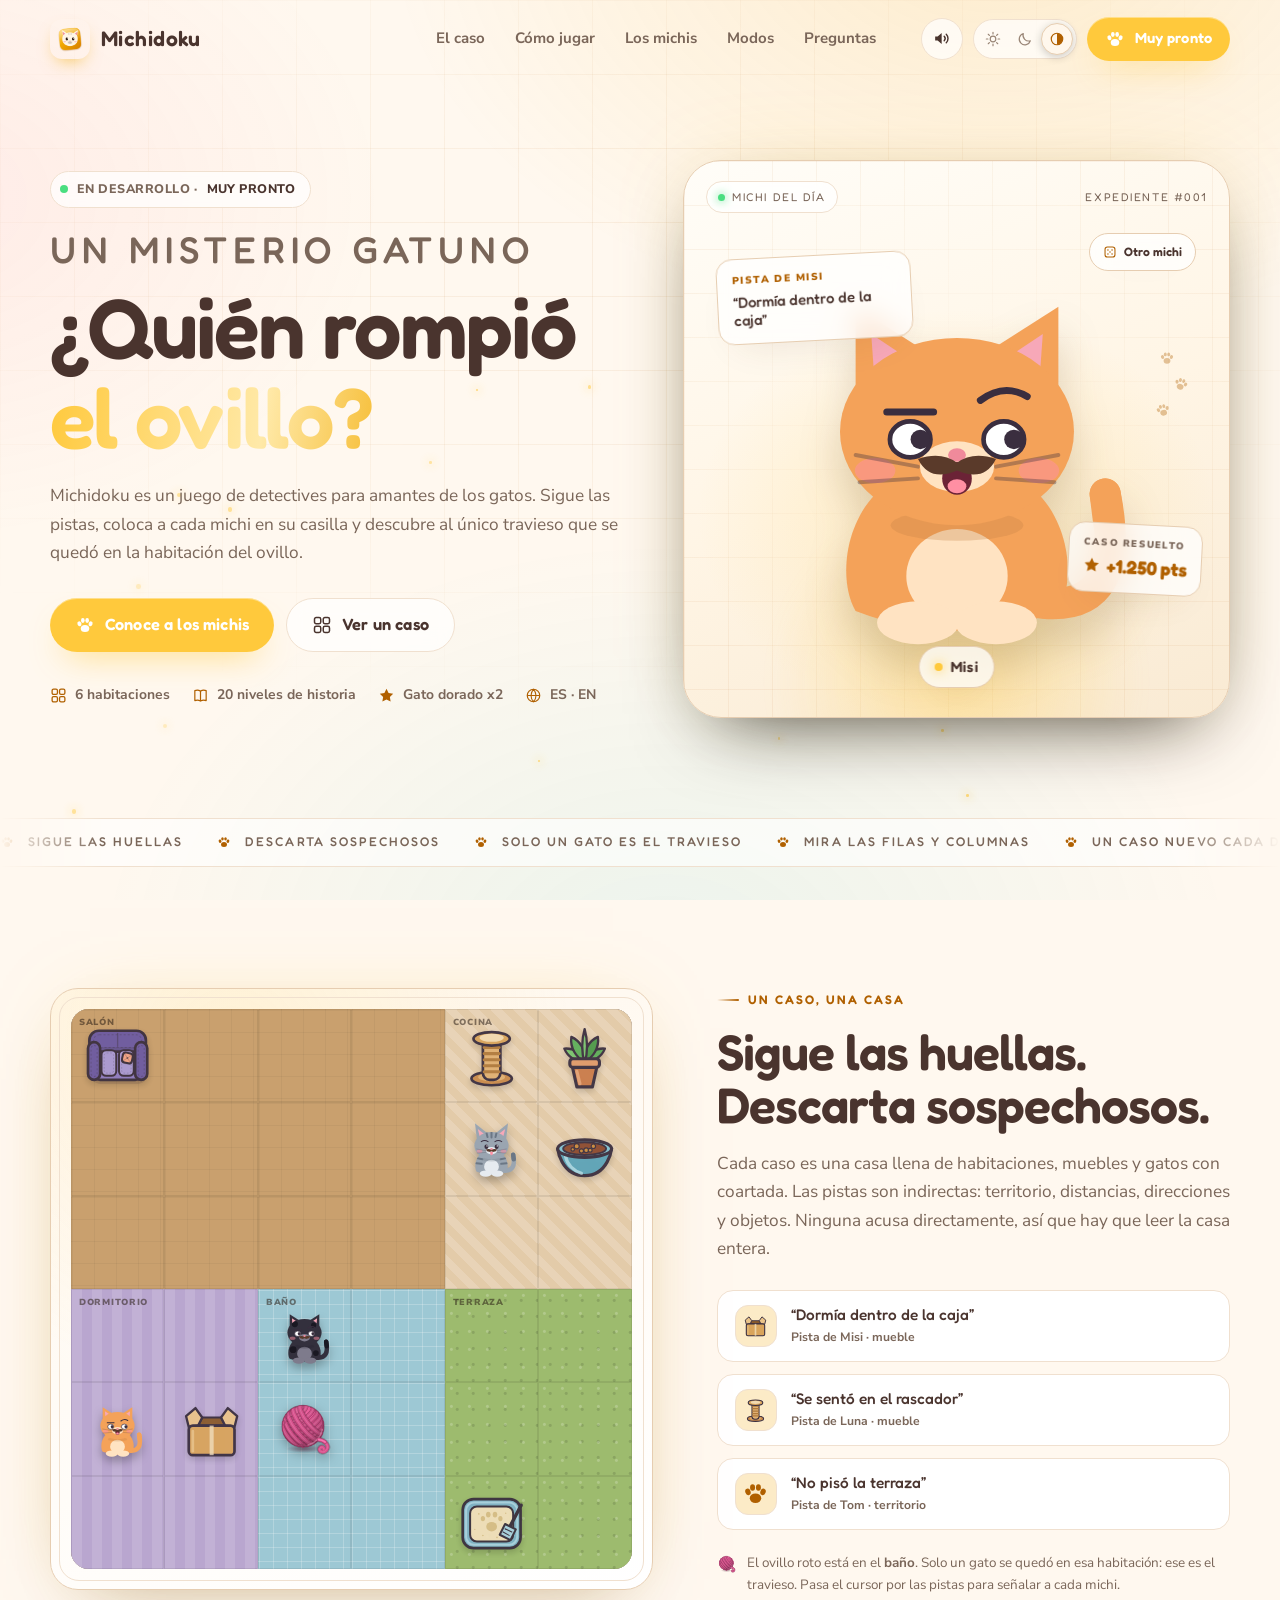
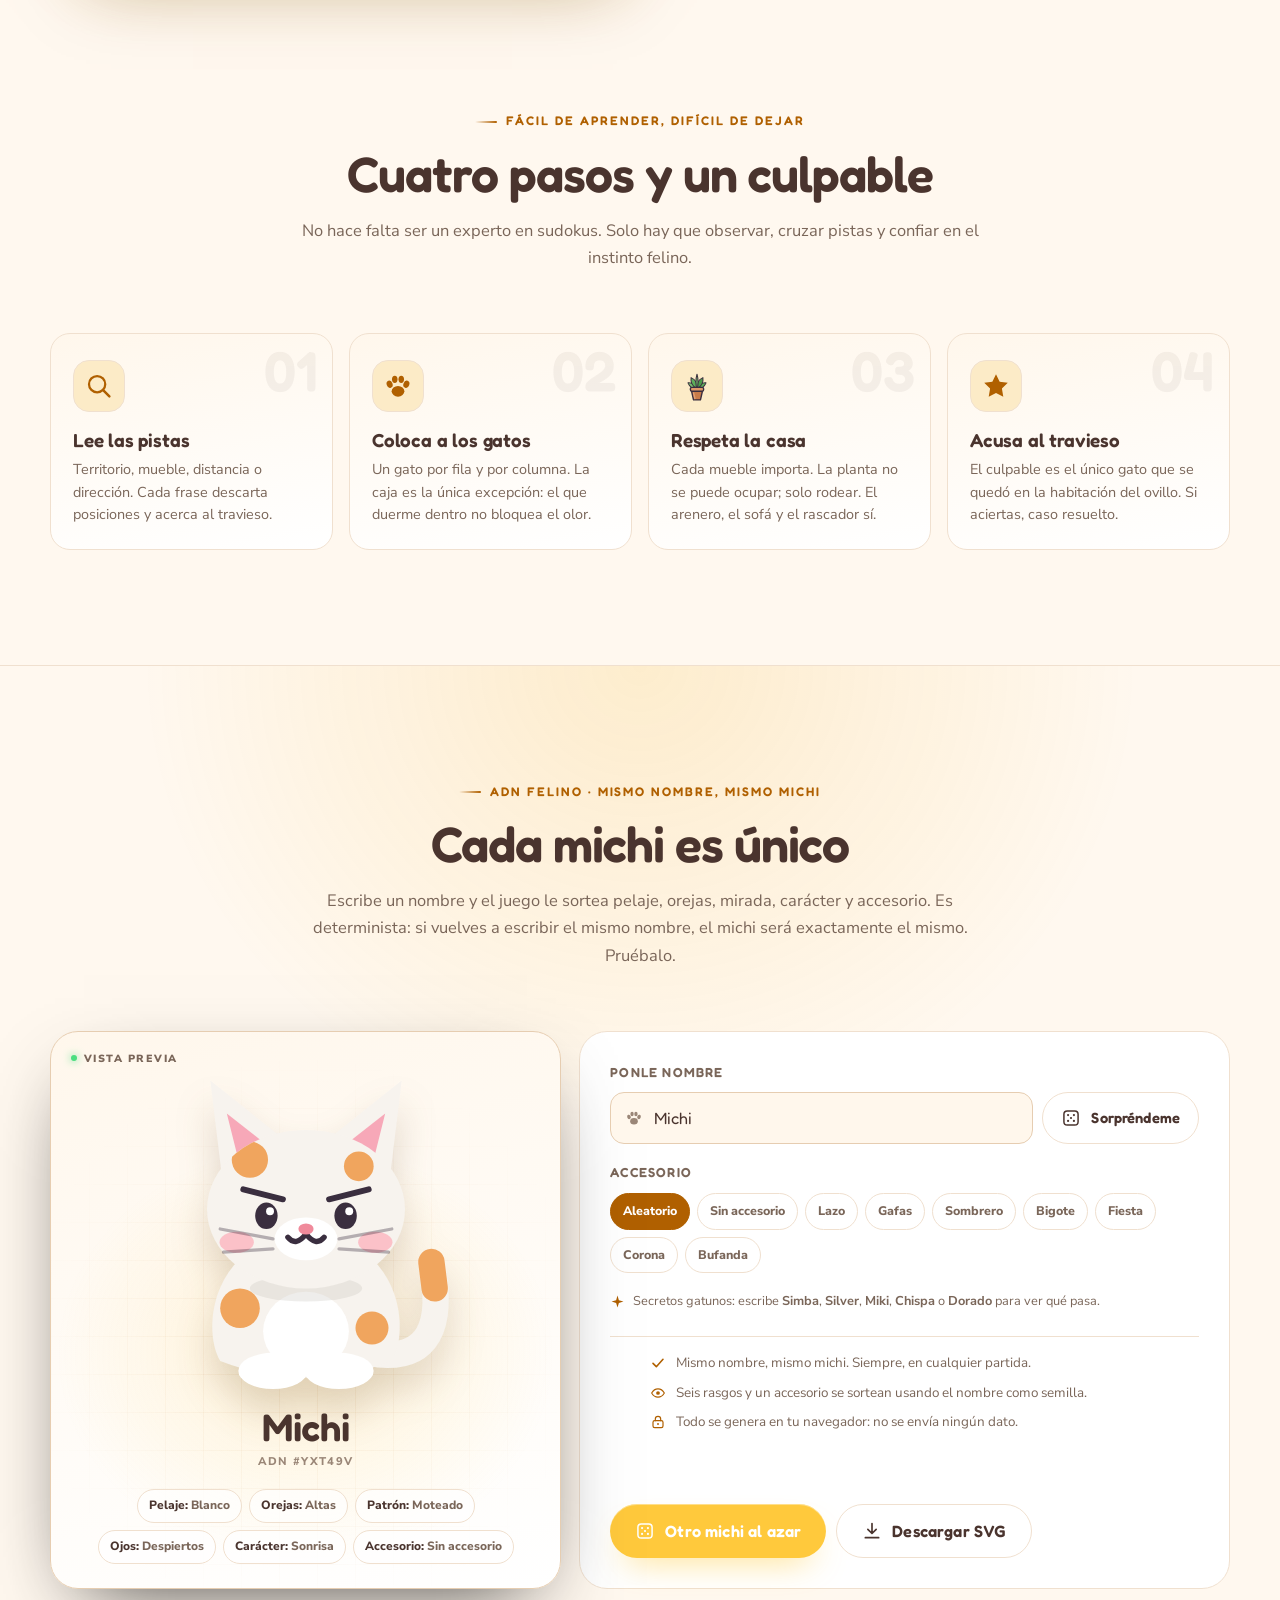
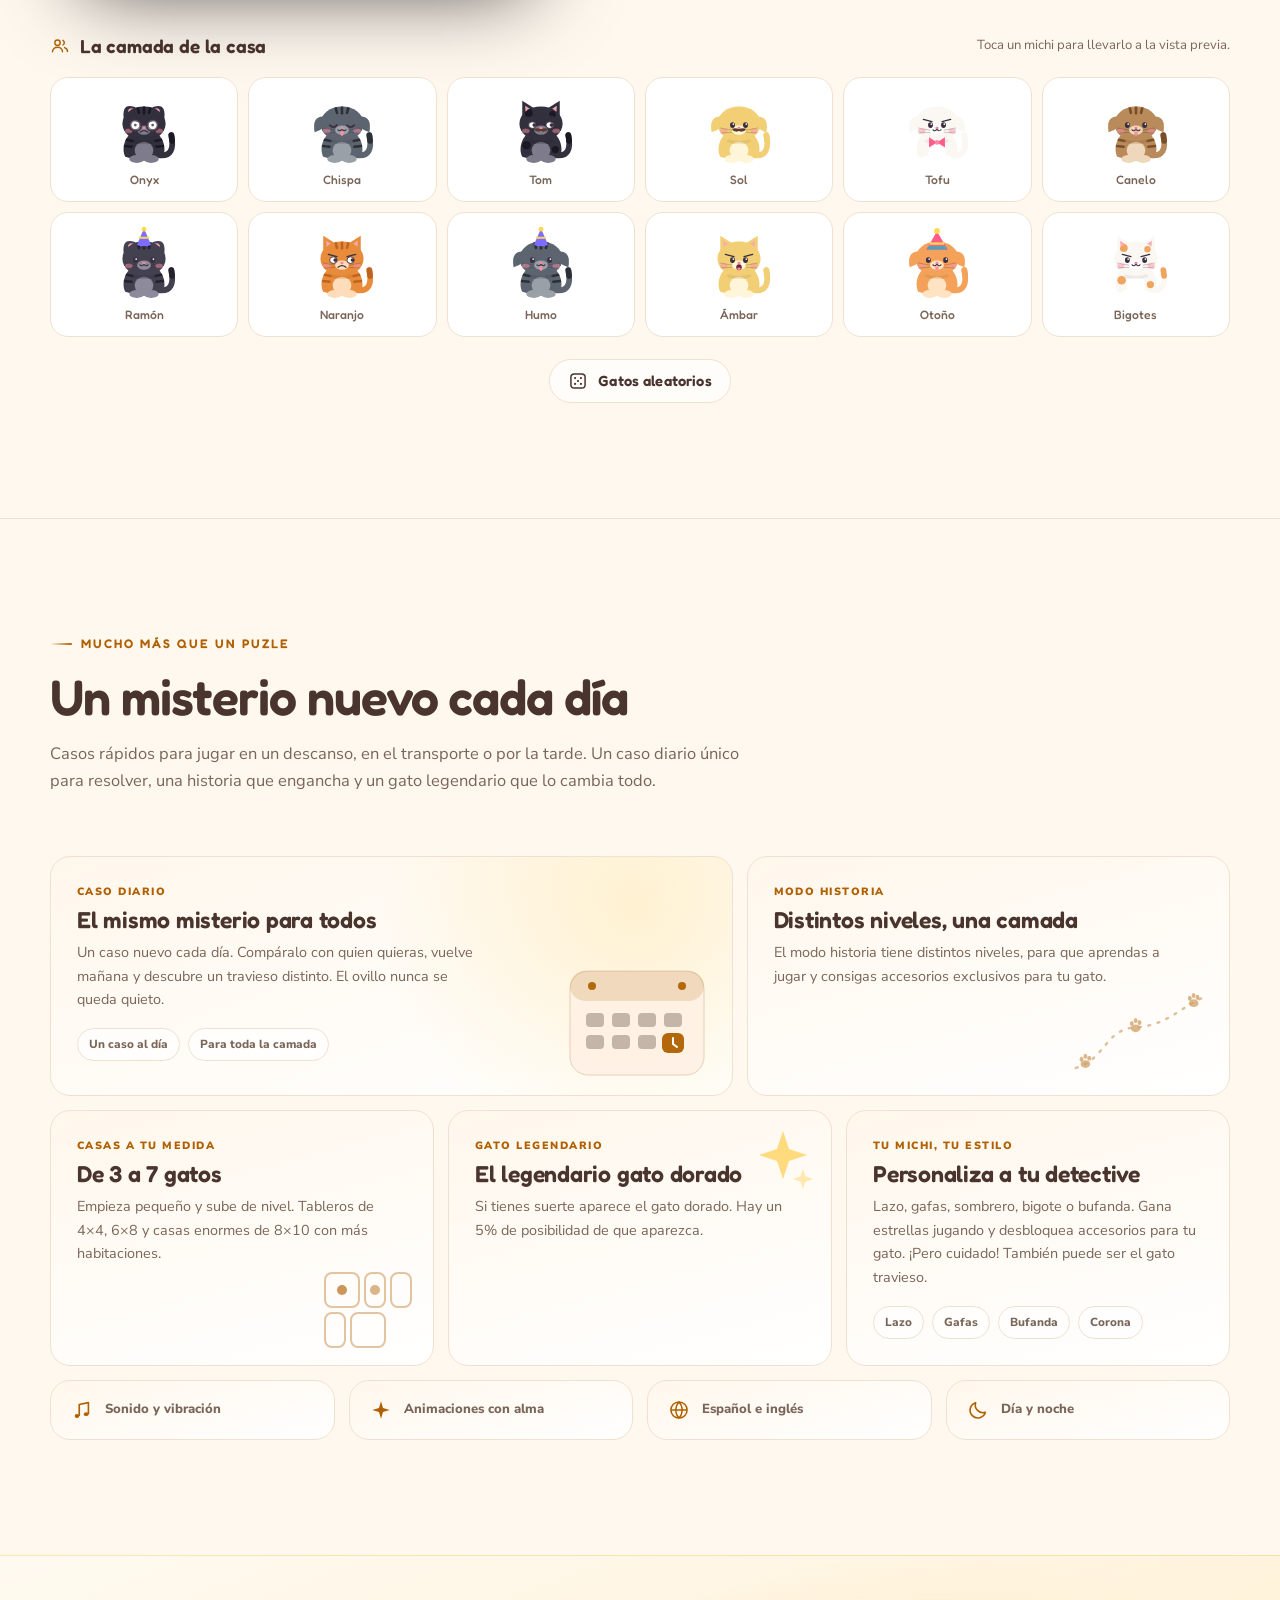
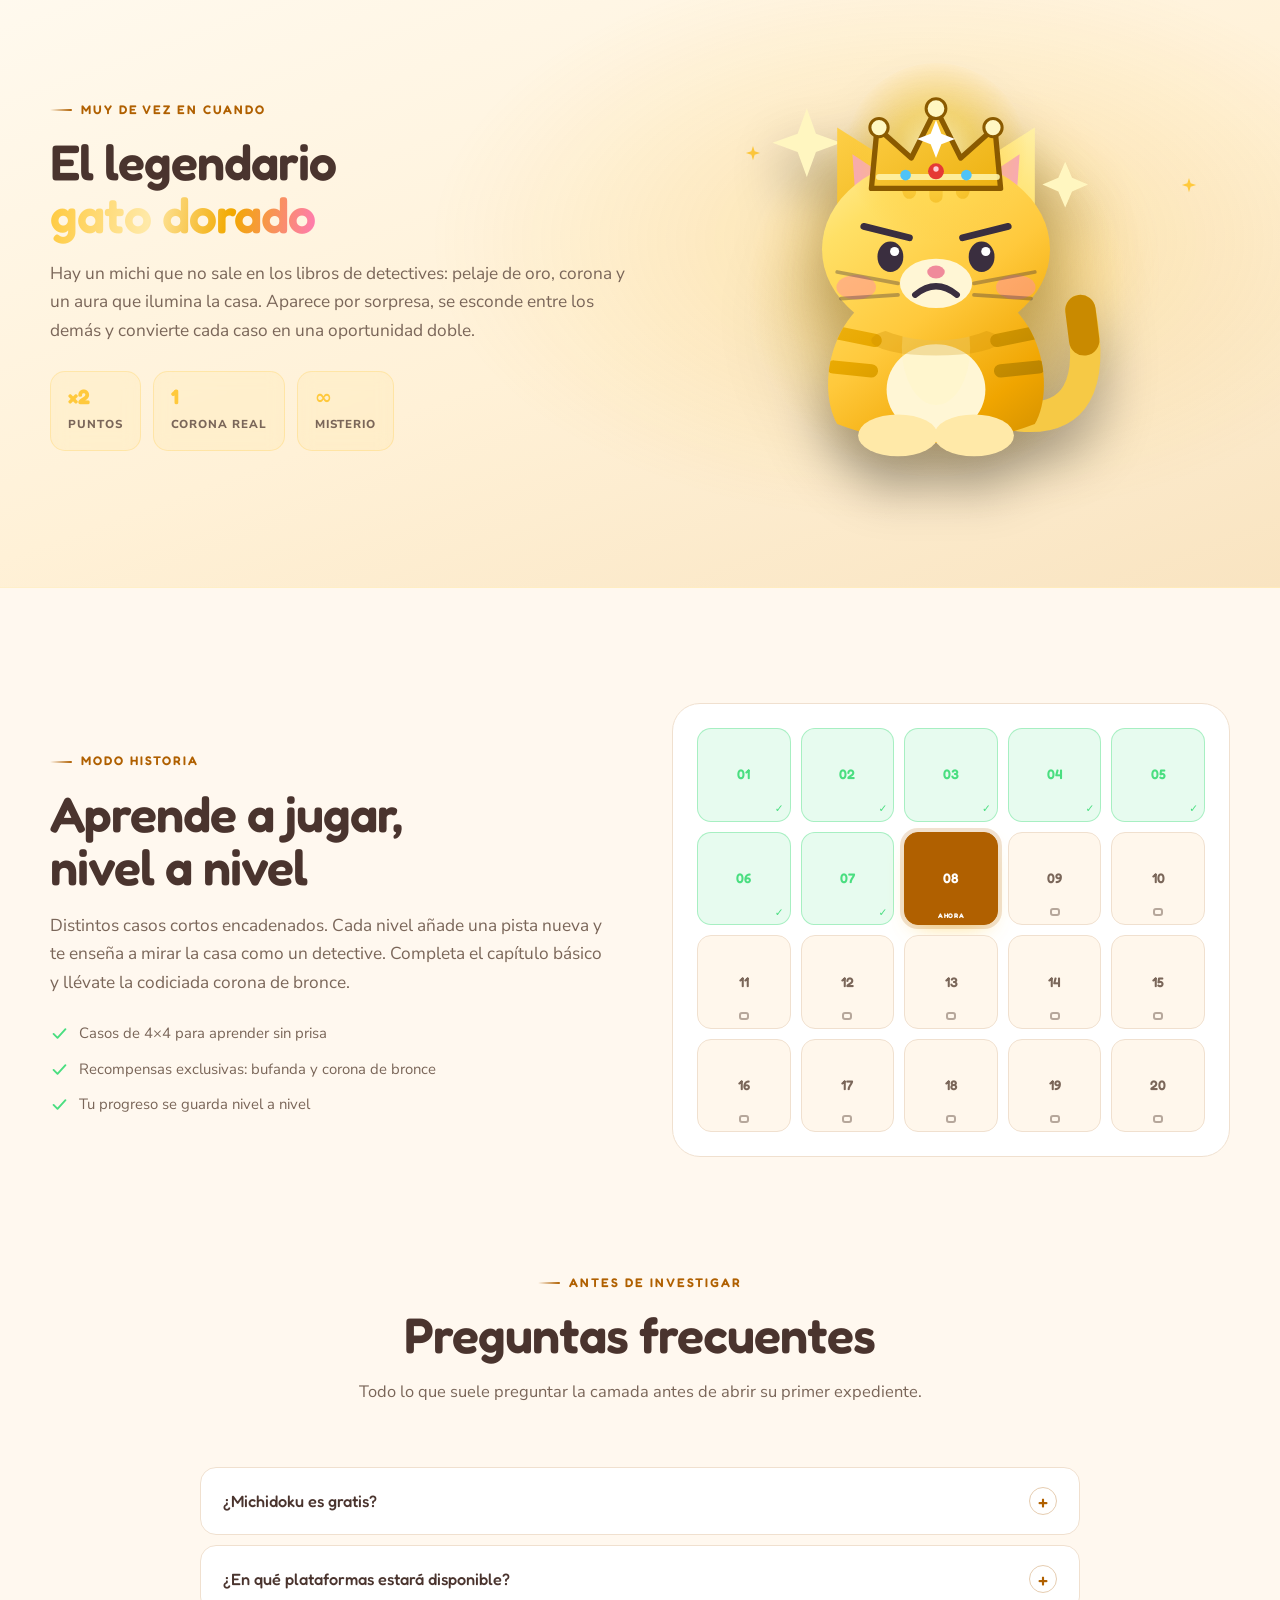
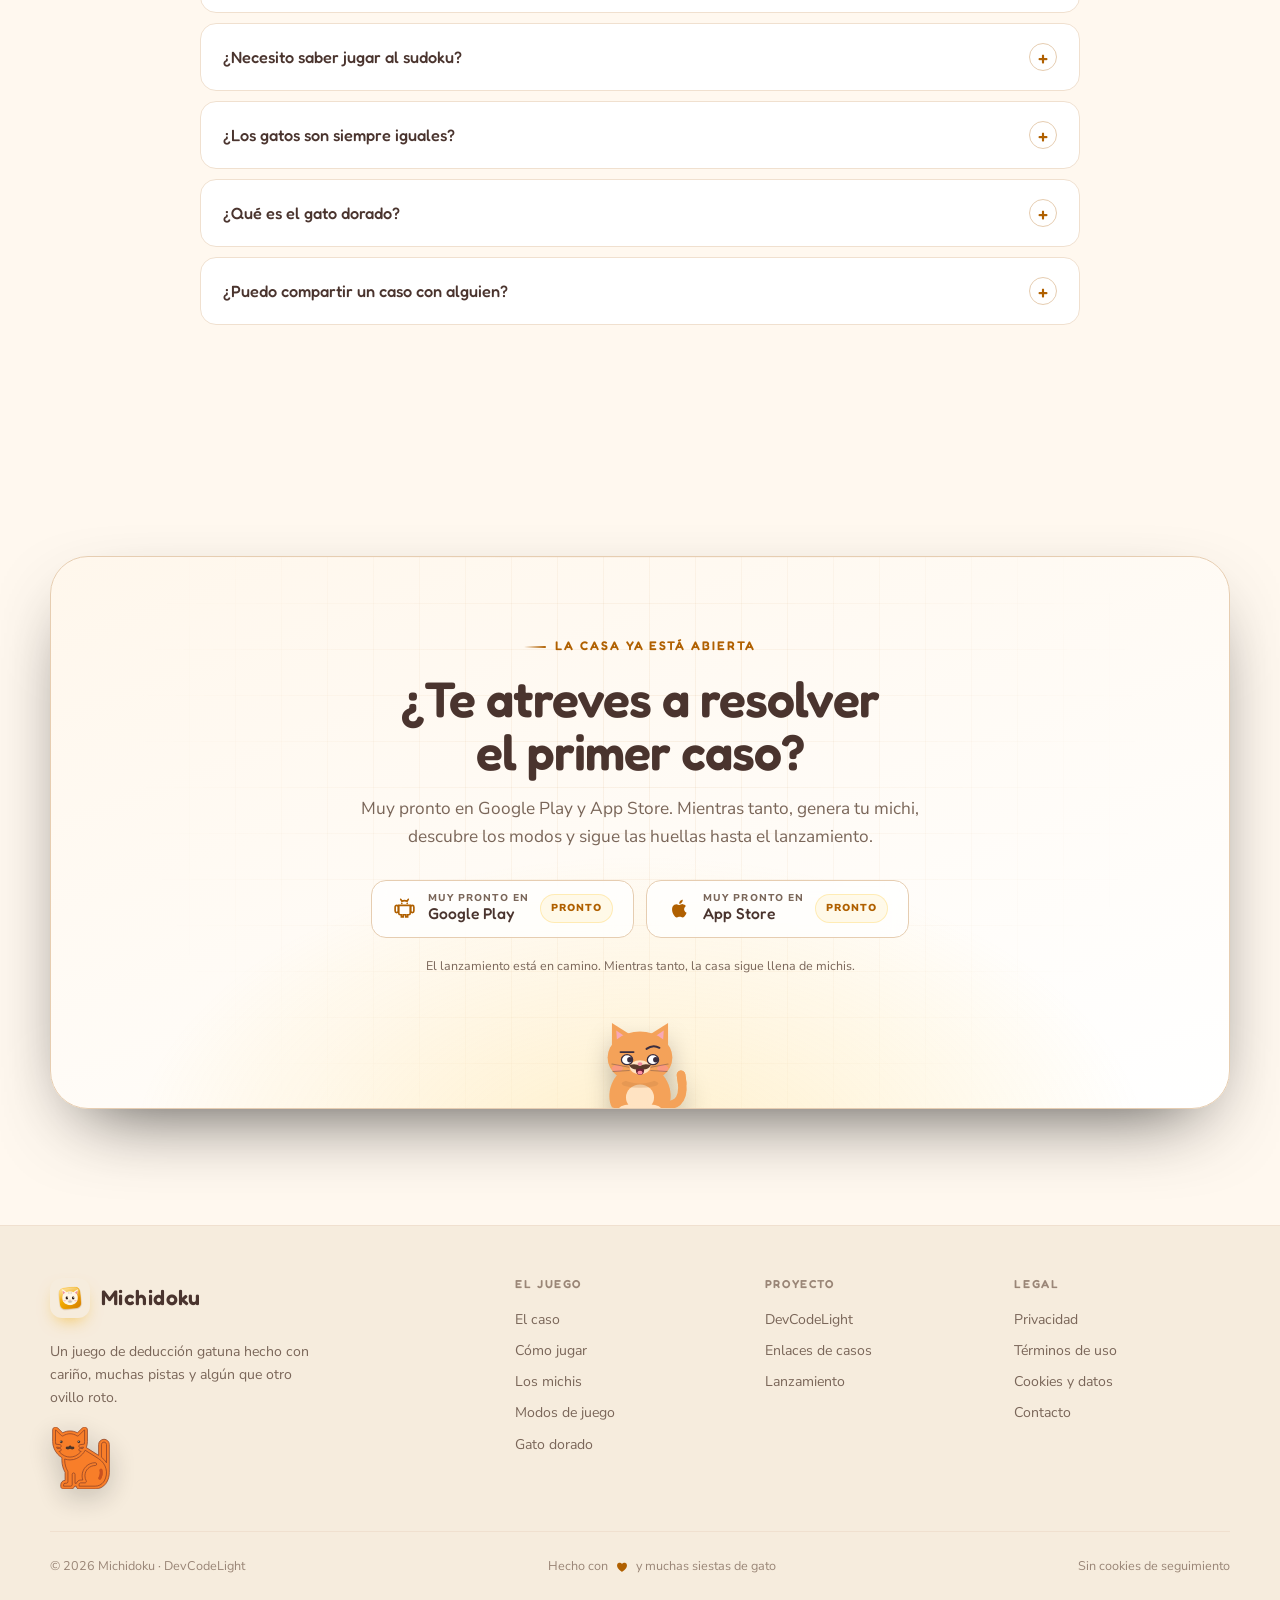
==== commit 4aede9bd: "Actualizar versiones de archivos CSS y JS a v8 para evitar problemas de caché" ====
--- a/index.html
+++ b/index.html
@@ -42,7 +42,7 @@
   <link rel="preconnect" href="https://fonts.googleapis.com">
   <link rel="preconnect" href="https://fonts.gstatic.com" crossorigin>
   <link href="https://fonts.googleapis.com/css2?family=Fredoka:wght@400;500;600;700&family=Nunito+Sans:opsz,wght@6..12,400;6..12,600;6..12,700;6..12,800;6..12,900&display=swap" rel="stylesheet">
-  <link rel="stylesheet" href="styles.css?v=7">
+  <link rel="stylesheet" href="styles.css?v=8">
 
   <script>
     (function () {
@@ -952,9 +952,9 @@
     </div>
   </footer>
 
-  <script src="sonidos.js?v=7" defer></script>
-  <script src="cats.js?v=7" defer></script>
-  <script src="app.js?v=7" defer></script>
-  <script src="pwa.js?v=7" defer></script>
+  <script src="sonidos.js?v=8" defer></script>
+  <script src="cats.js?v=8" defer></script>
+  <script src="app.js?v=8" defer></script>
+  <script src="pwa.js?v=8" defer></script>
 </body>
 </html>
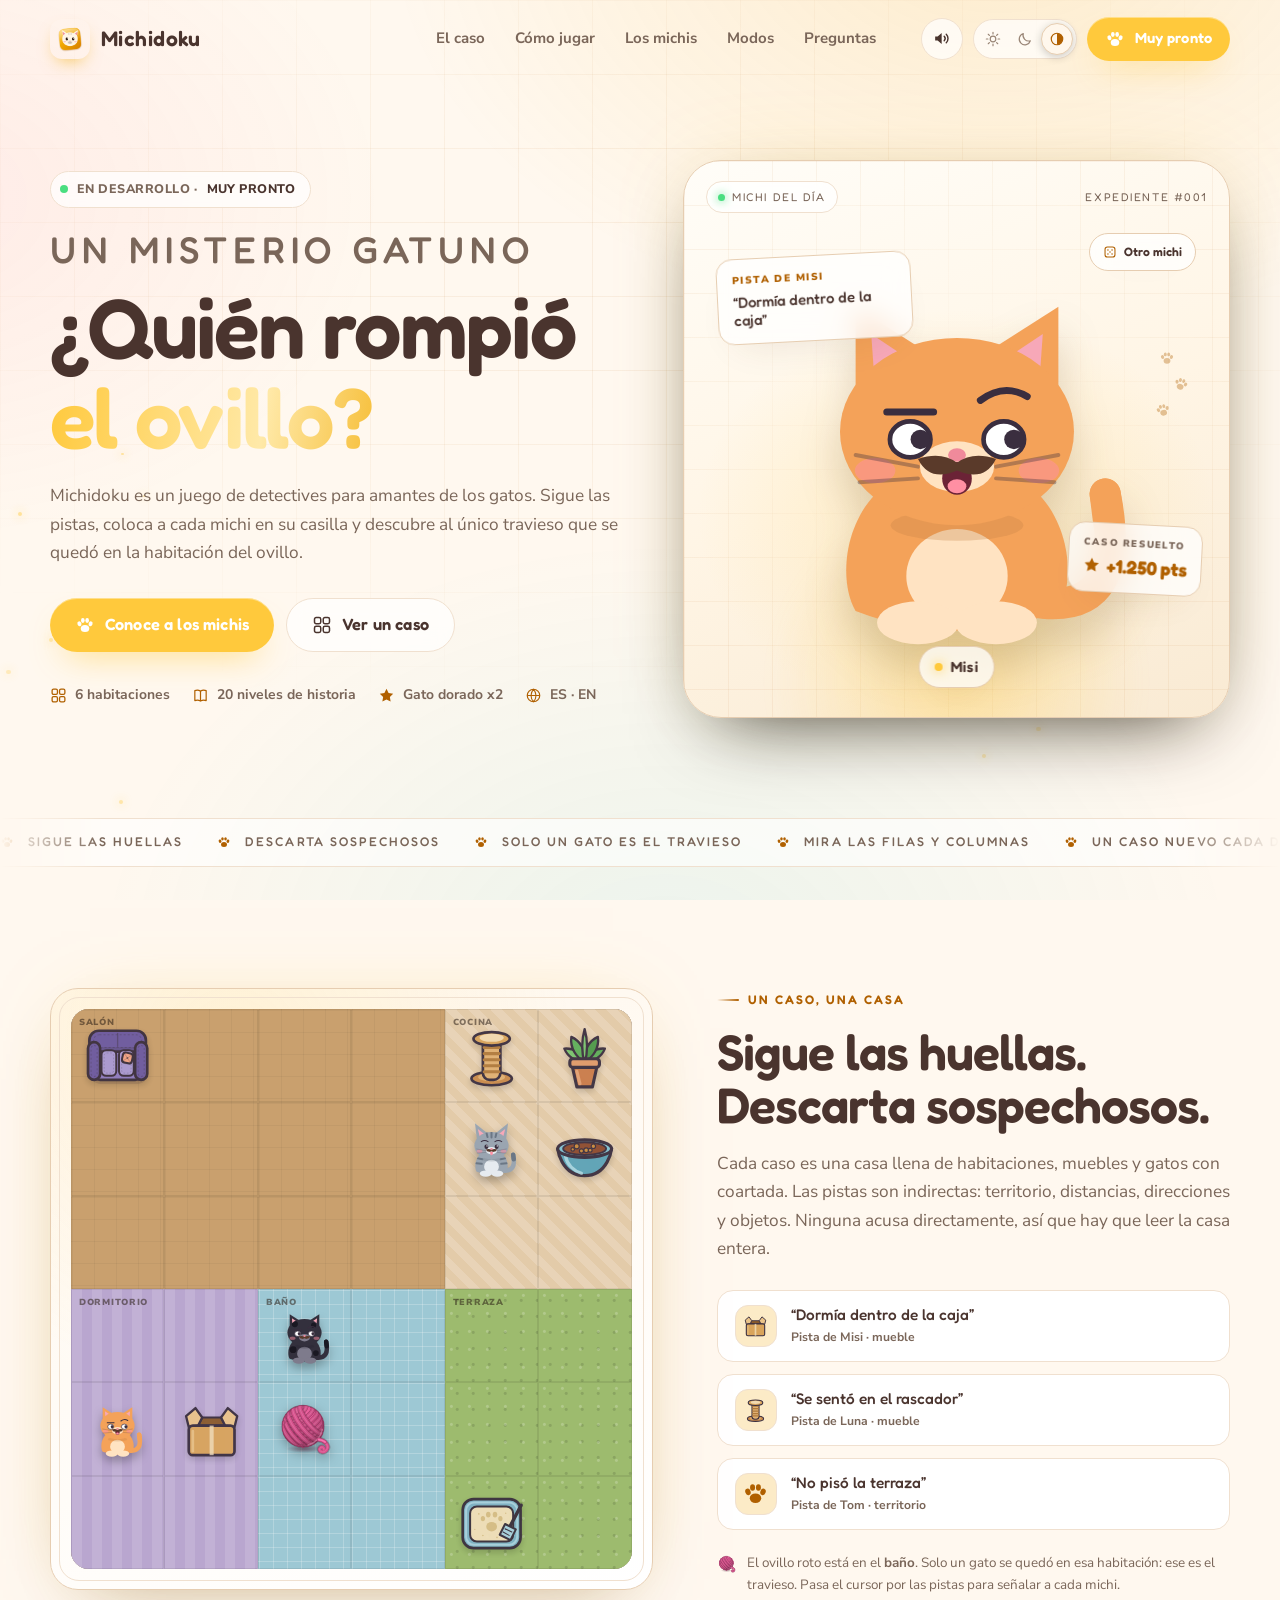
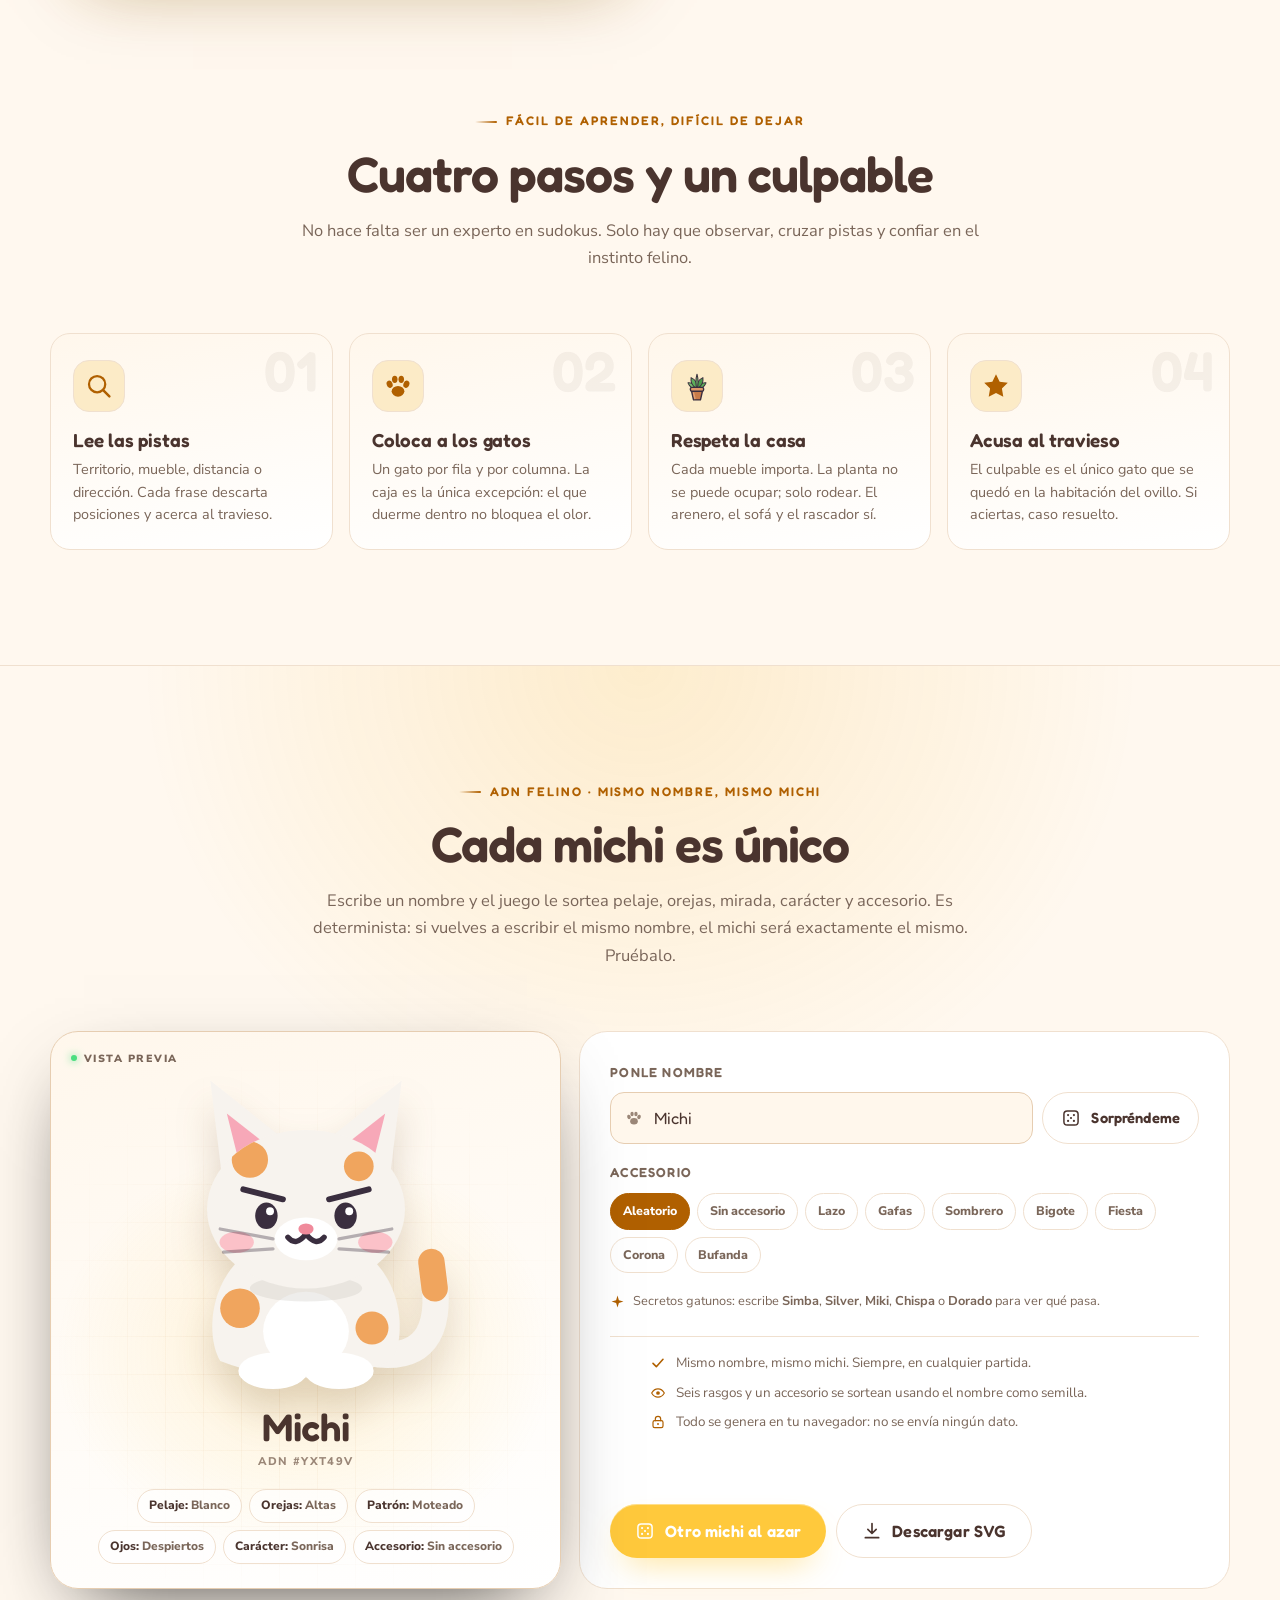
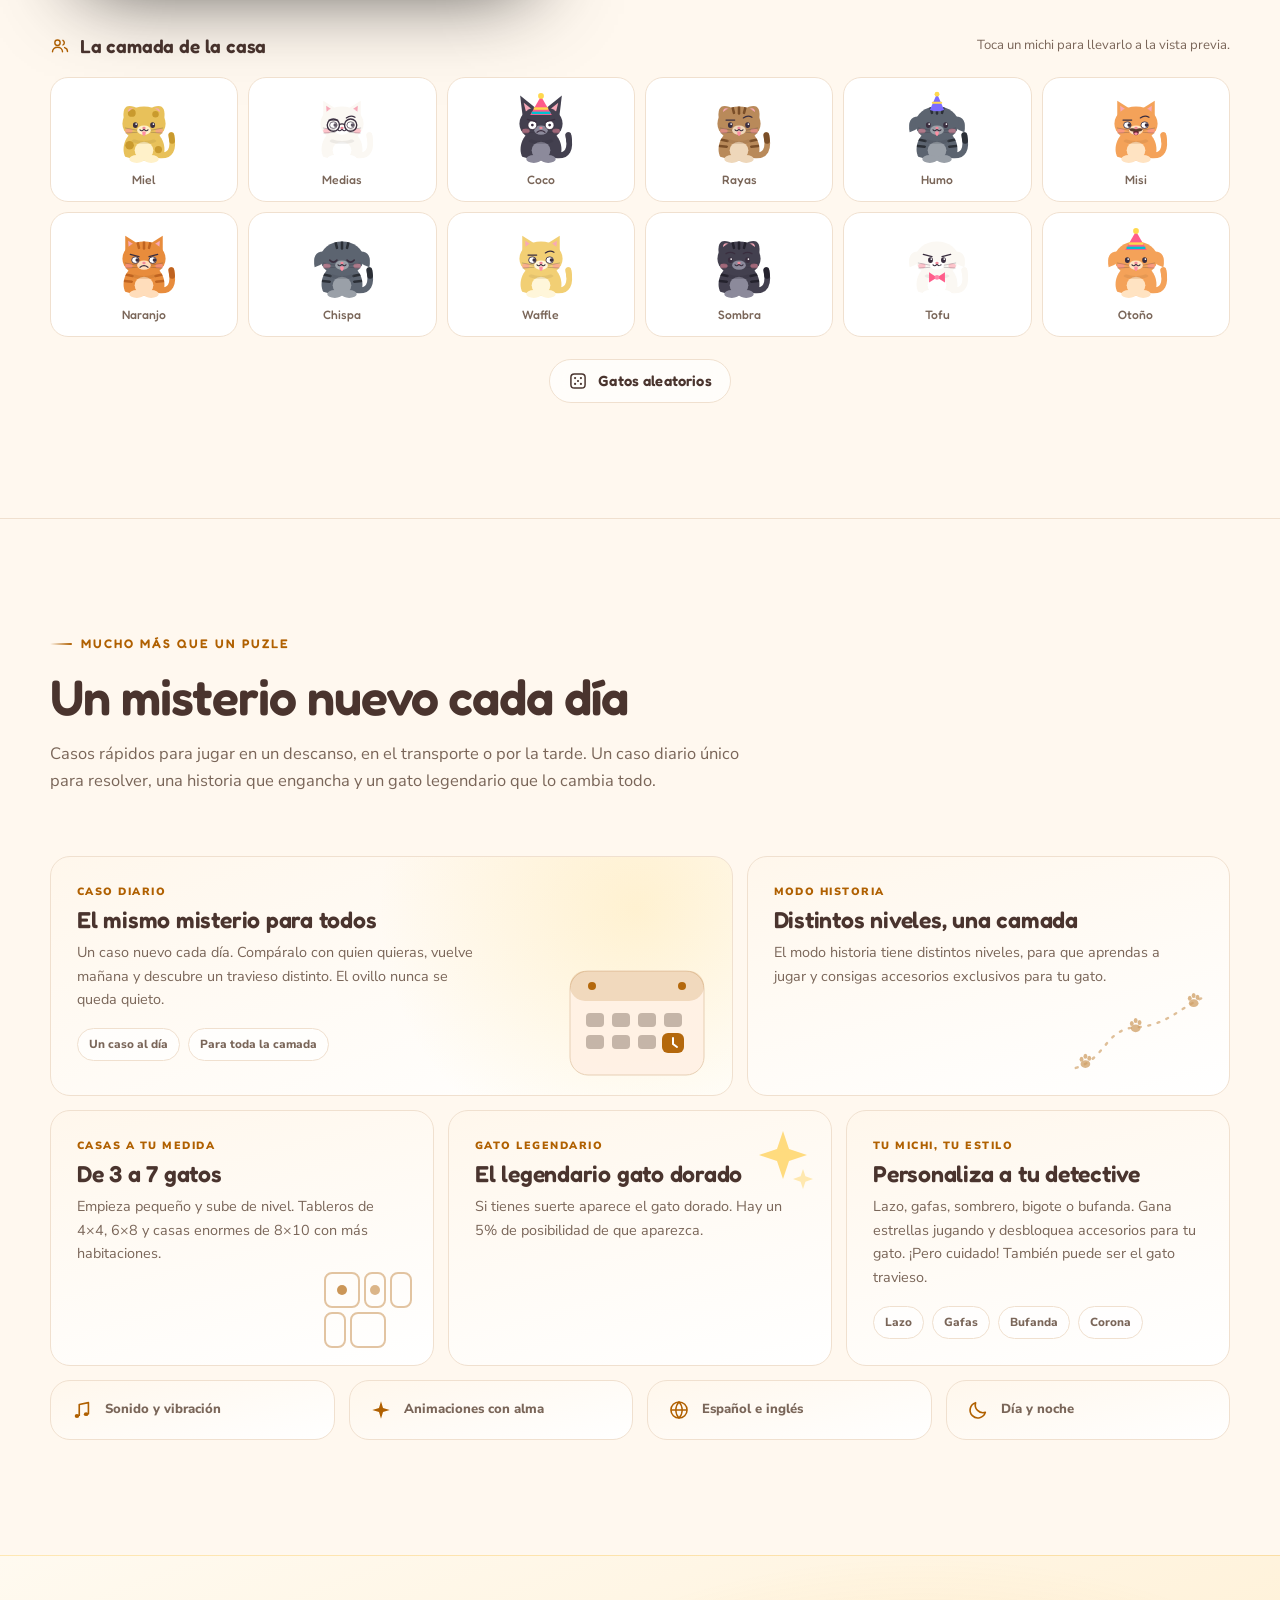
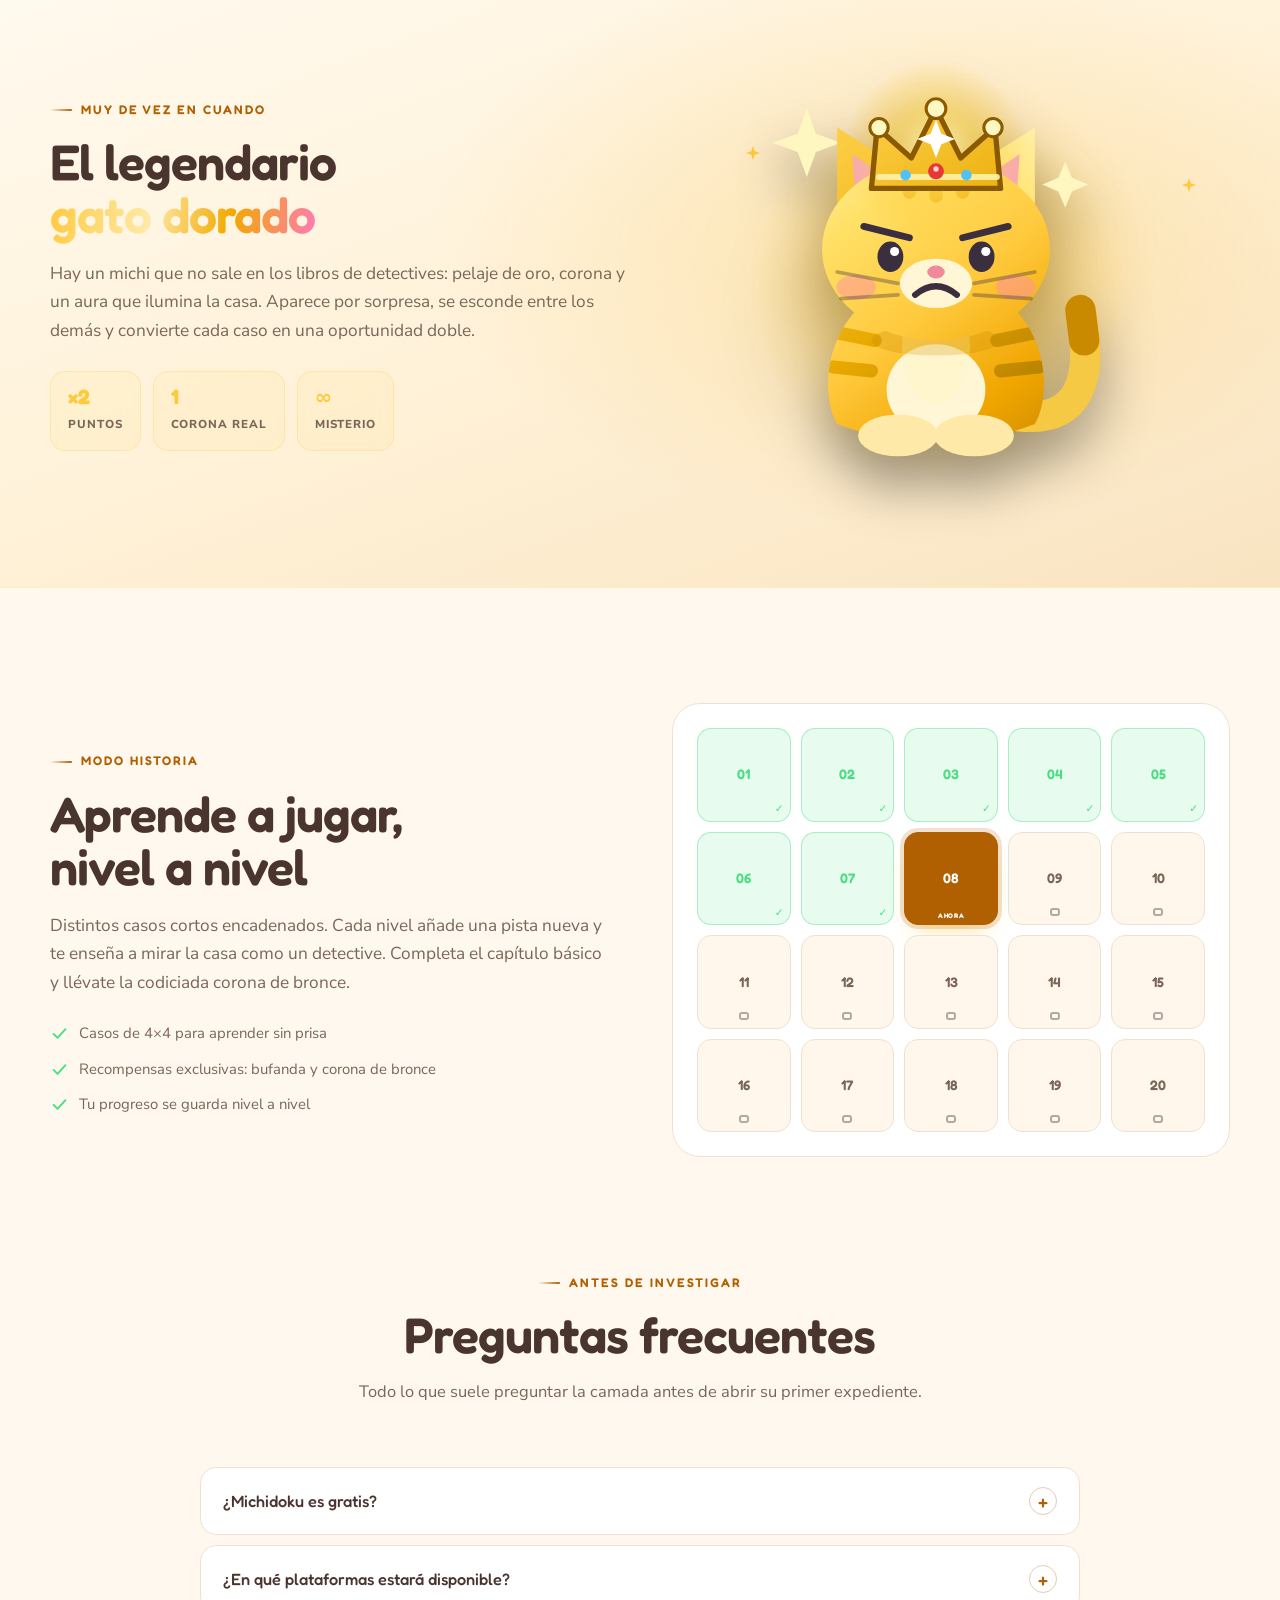
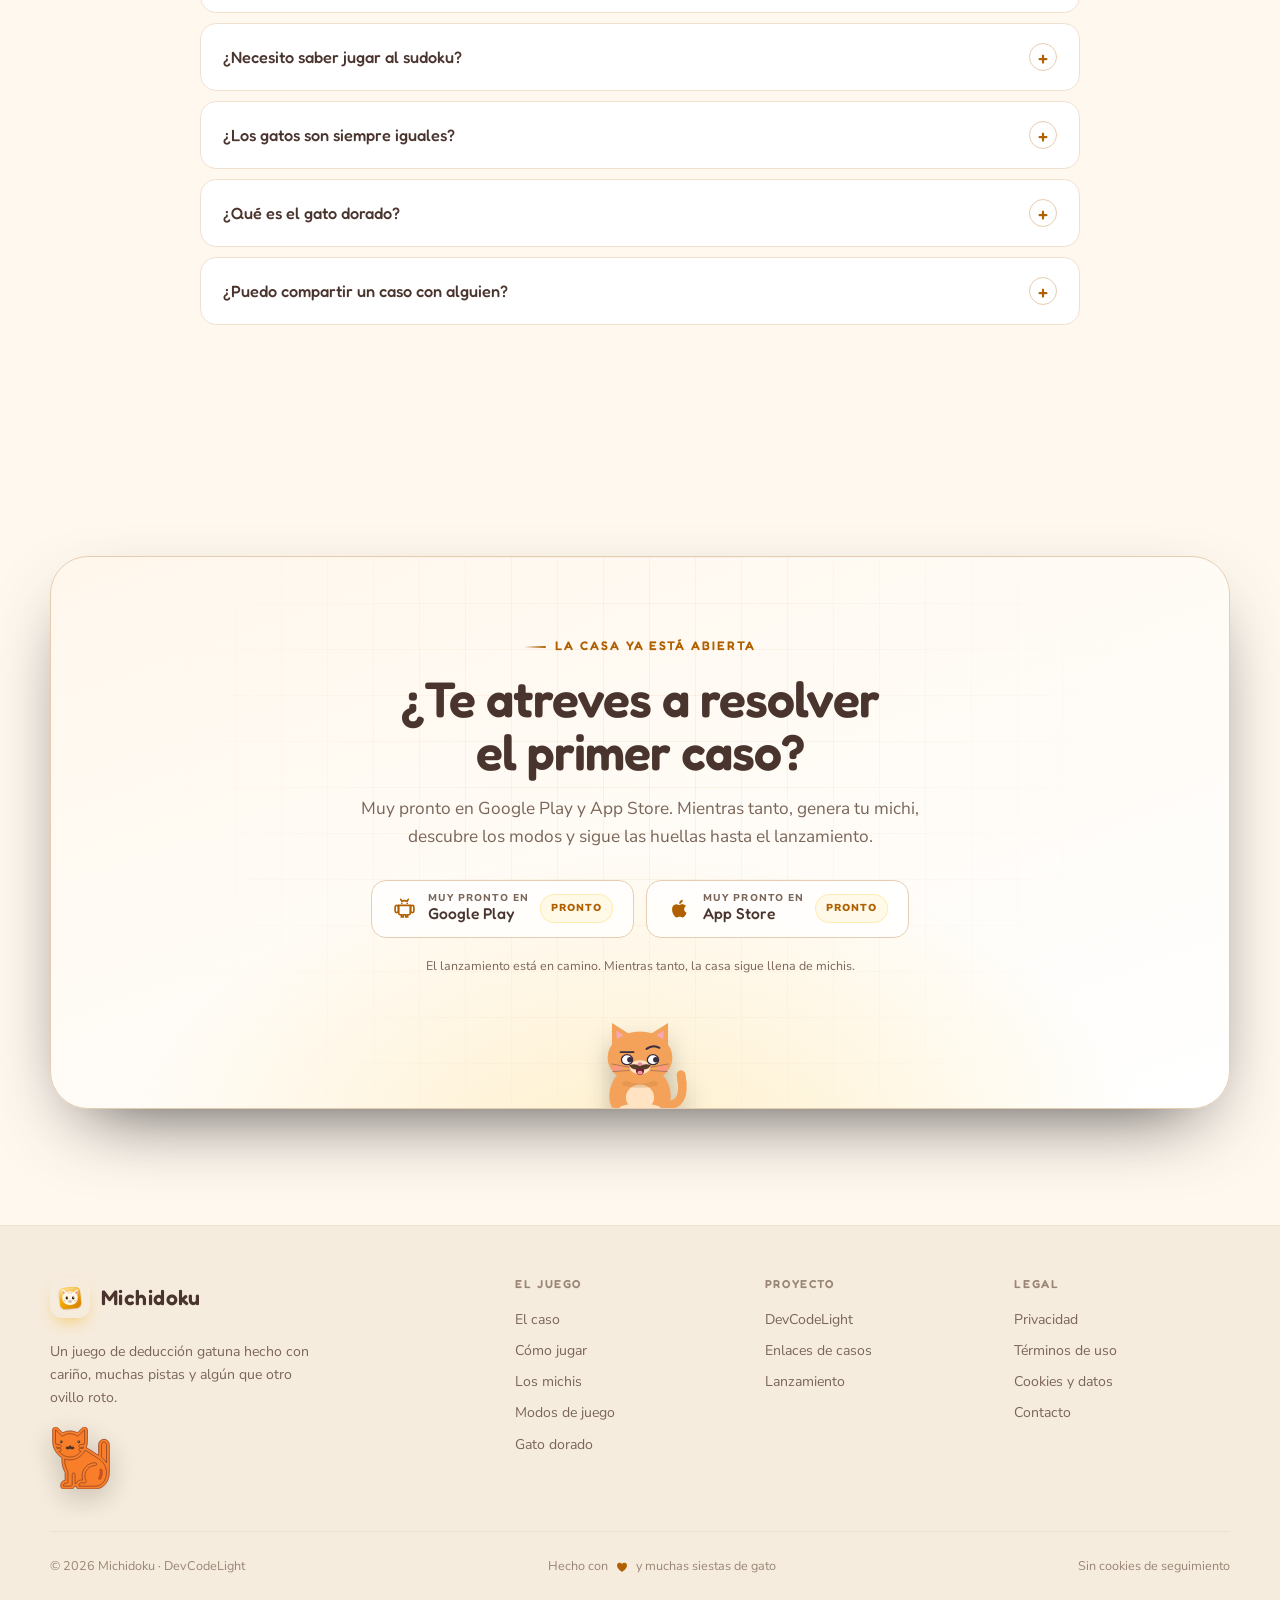
==== commit 01d1f8fe: "Refactor code structure for improved readability and maintainability" ====
--- a/index.html
+++ b/index.html
@@ -42,7 +42,7 @@
   <link rel="preconnect" href="https://fonts.googleapis.com">
   <link rel="preconnect" href="https://fonts.gstatic.com" crossorigin>
   <link href="https://fonts.googleapis.com/css2?family=Fredoka:wght@400;500;600;700&family=Nunito+Sans:opsz,wght@6..12,400;6..12,600;6..12,700;6..12,800;6..12,900&display=swap" rel="stylesheet">
-  <link rel="stylesheet" href="styles.css?v=8">
+  <link rel="stylesheet" href="styles.css?v=9">
 
   <script>
     (function () {
@@ -952,9 +952,9 @@
     </div>
   </footer>
 
-  <script src="sonidos.js?v=8" defer></script>
-  <script src="cats.js?v=8" defer></script>
-  <script src="app.js?v=8" defer></script>
-  <script src="pwa.js?v=8" defer></script>
+  <script src="sonidos.js?v=9" defer></script>
+  <script src="cats.js?v=9" defer></script>
+  <script src="app.js?v=9" defer></script>
+  <script src="pwa.js?v=9" defer></script>
 </body>
 </html>
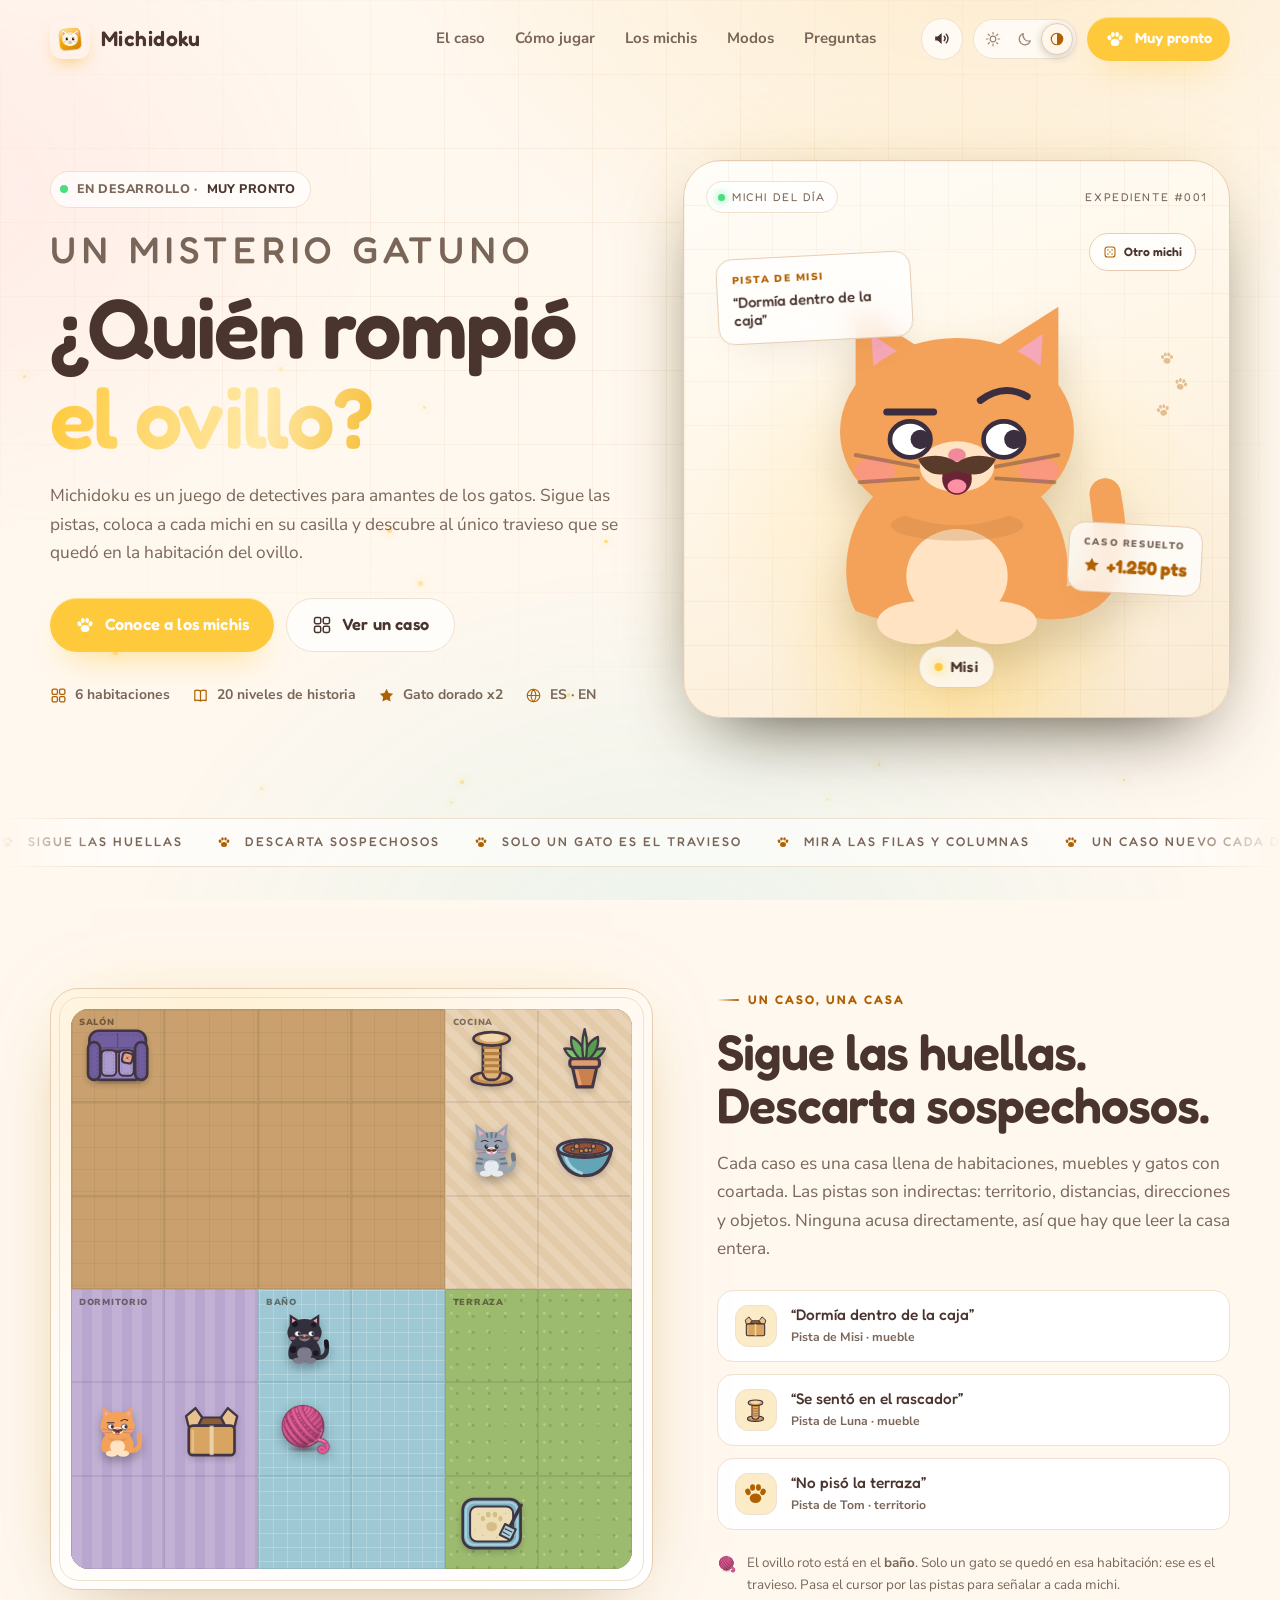
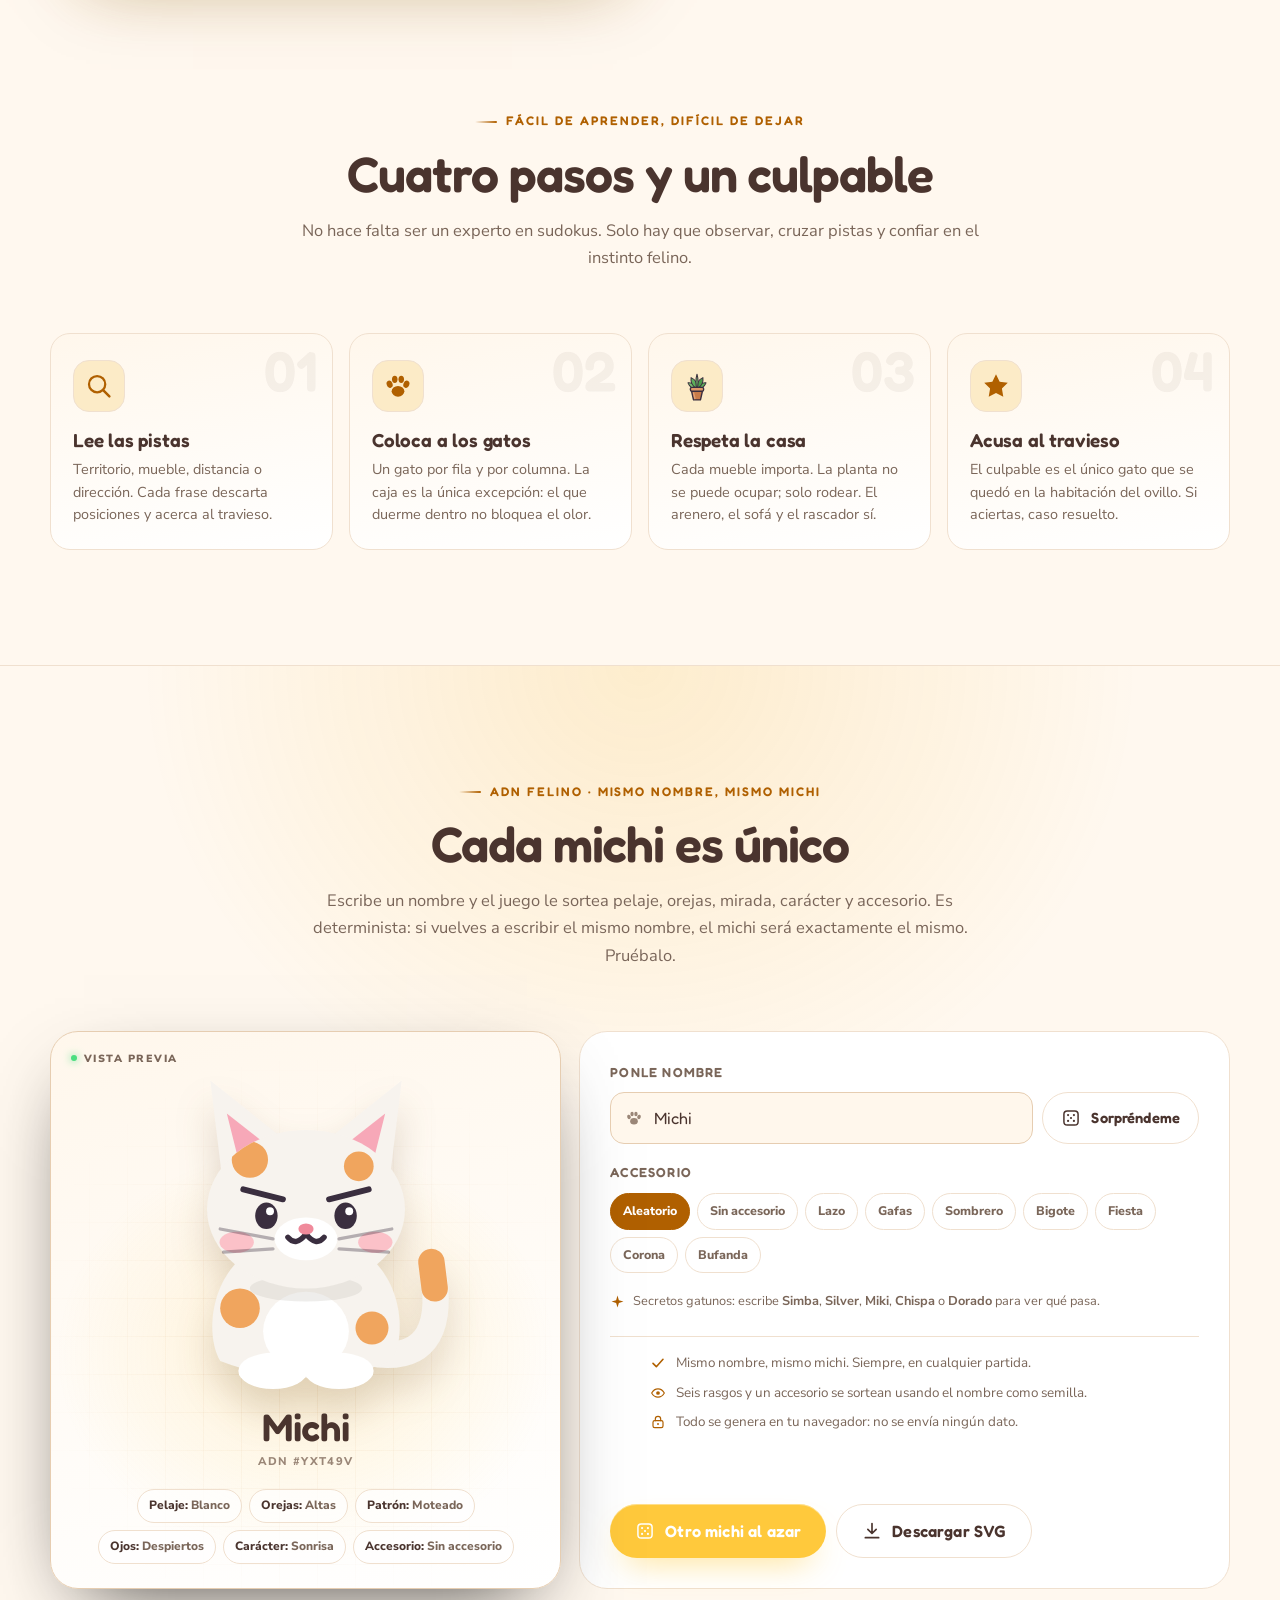
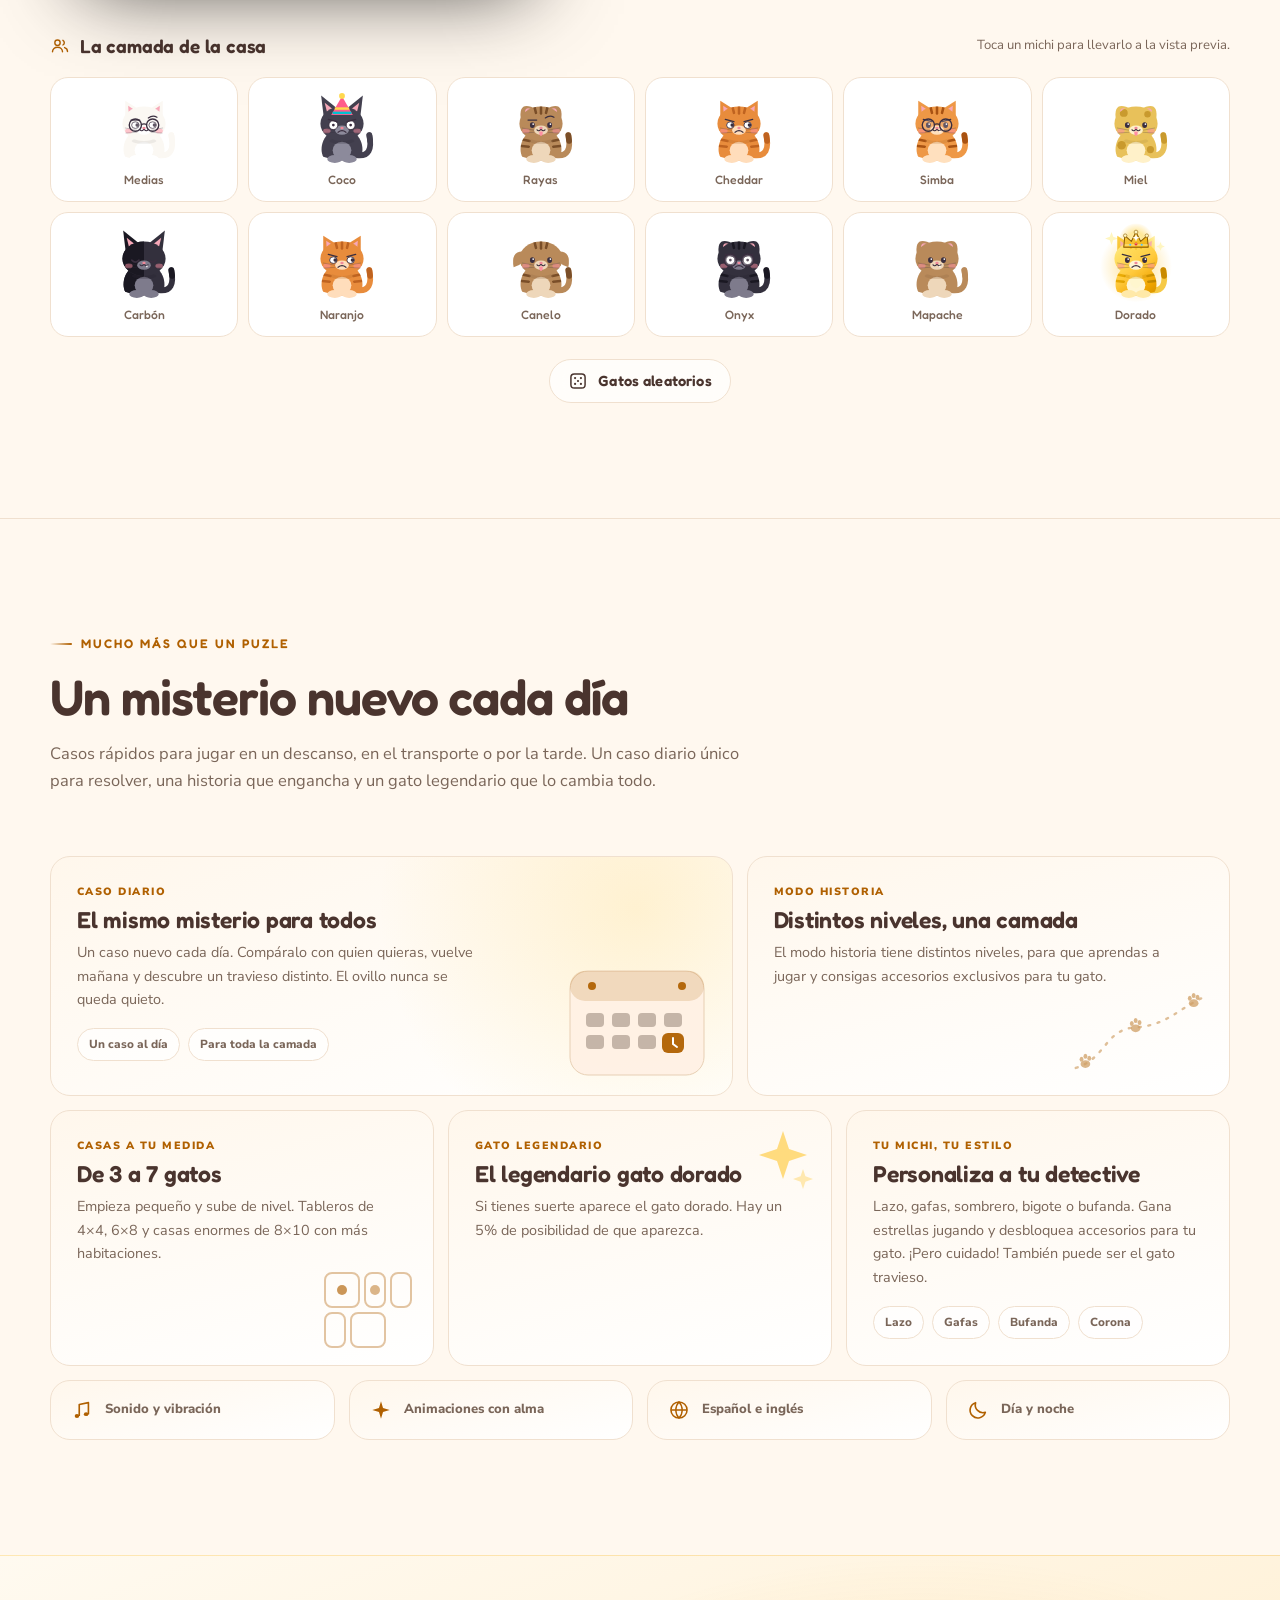
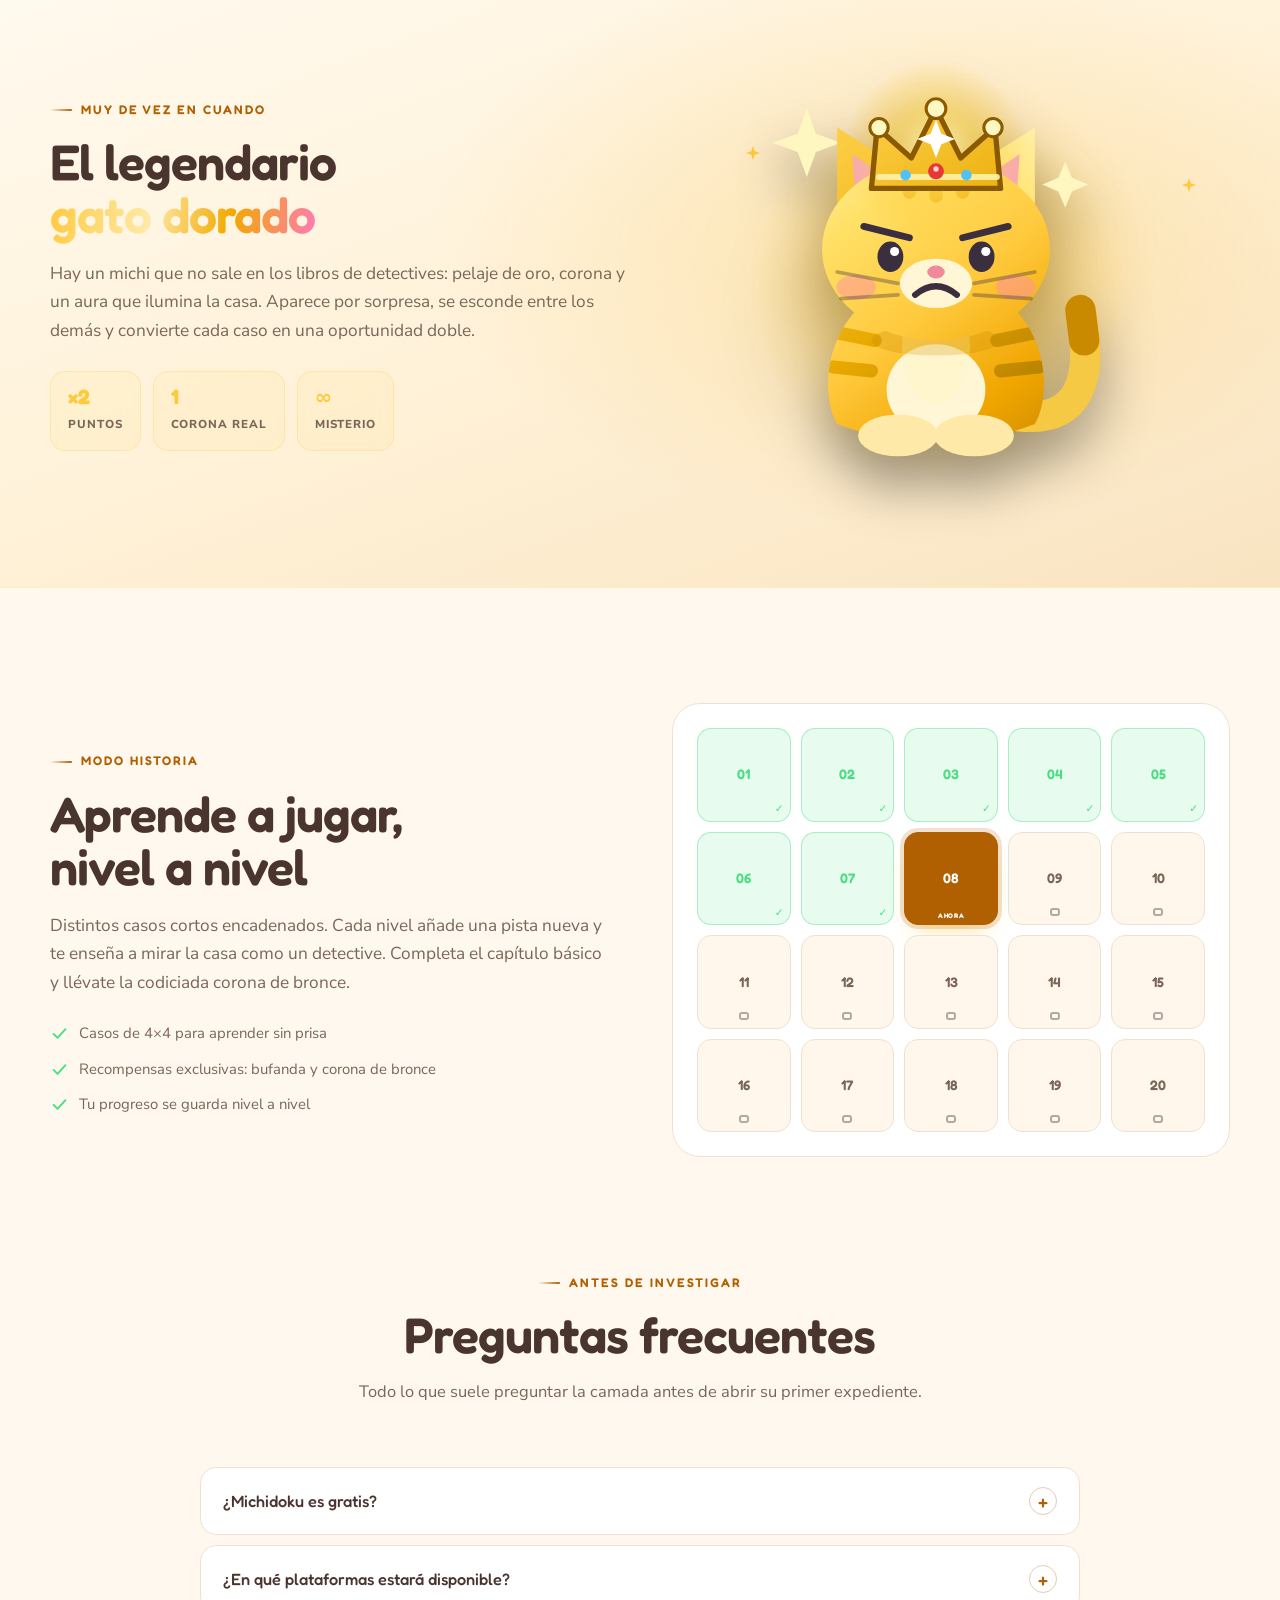
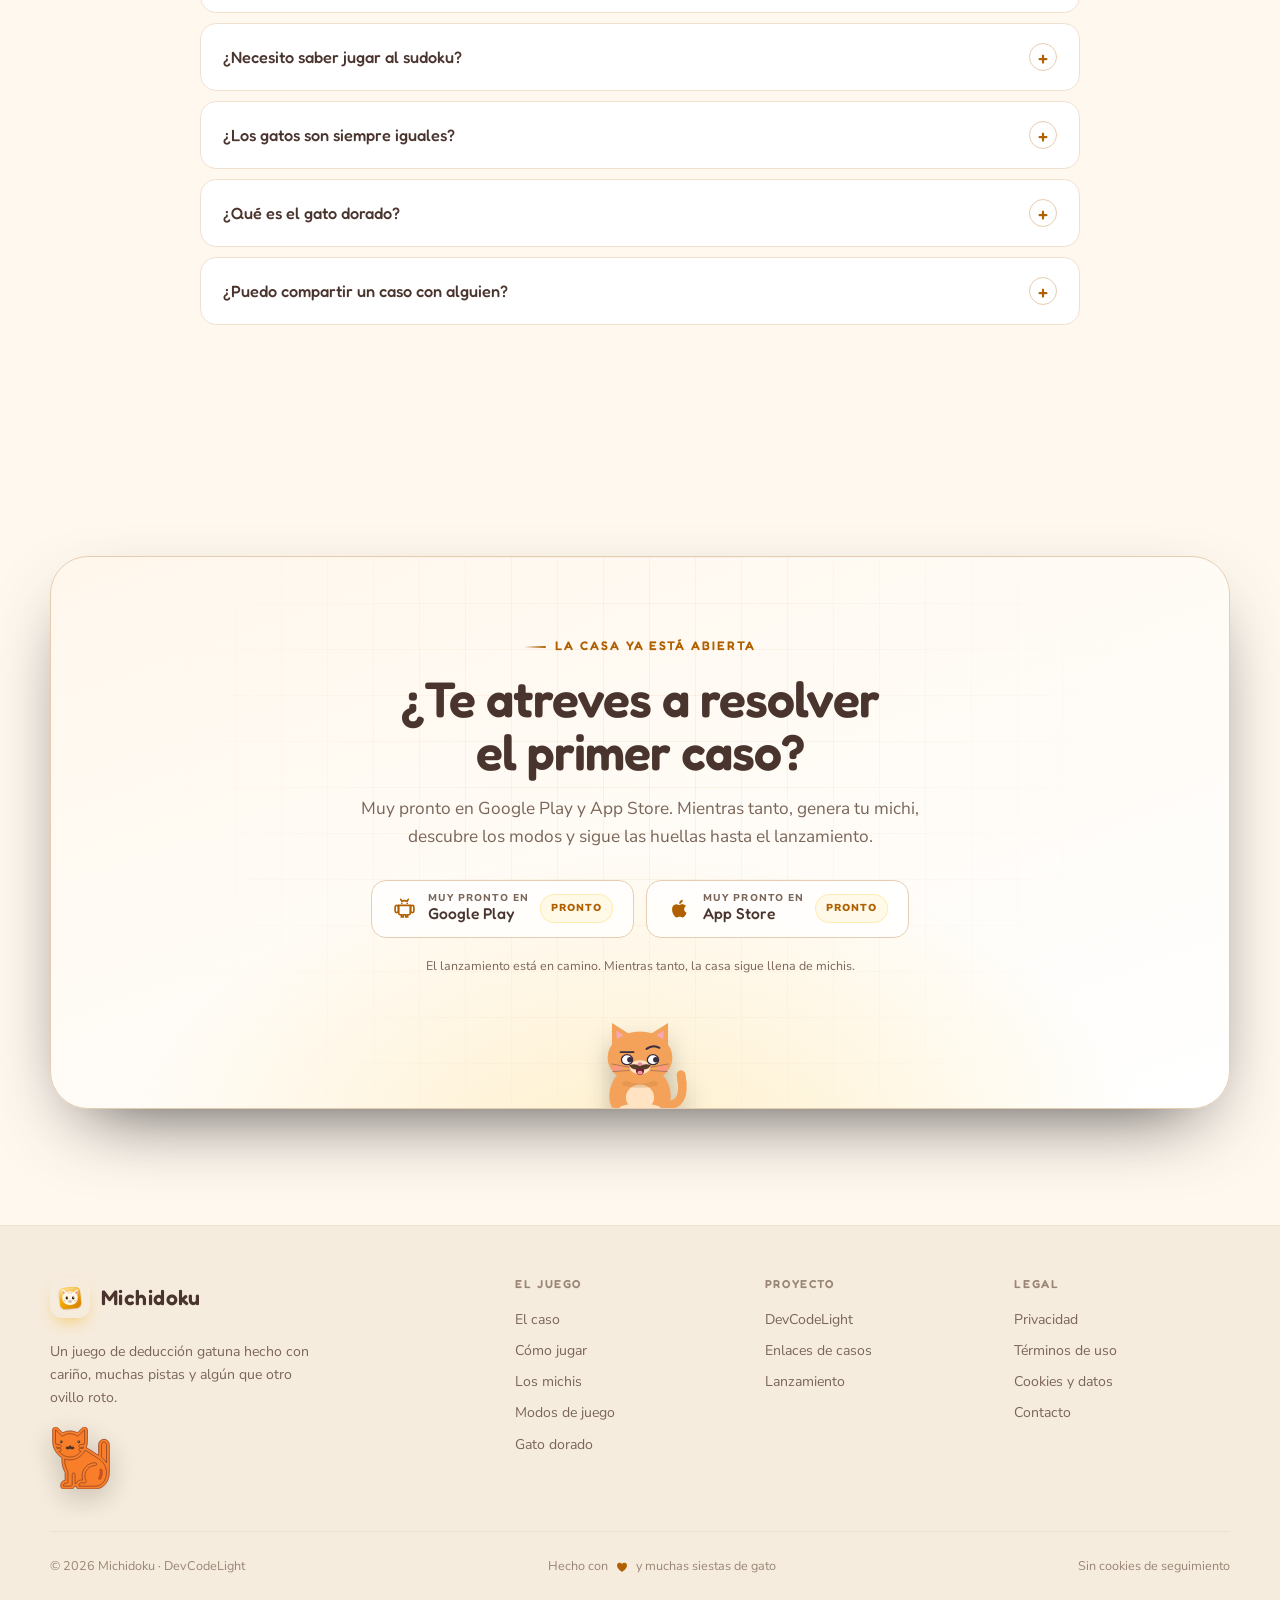
==== commit 6f0100f0: "Actualizar versiones de archivos CSS y JS a v10 para evitar problemas de caché y mejorar la gestión " ====
--- a/index.html
+++ b/index.html
@@ -42,7 +42,7 @@
   <link rel="preconnect" href="https://fonts.googleapis.com">
   <link rel="preconnect" href="https://fonts.gstatic.com" crossorigin>
   <link href="https://fonts.googleapis.com/css2?family=Fredoka:wght@400;500;600;700&family=Nunito+Sans:opsz,wght@6..12,400;6..12,600;6..12,700;6..12,800;6..12,900&display=swap" rel="stylesheet">
-  <link rel="stylesheet" href="styles.css?v=9">
+  <link rel="stylesheet" href="styles.css?v=10">
 
   <script>
     (function () {
@@ -952,9 +952,9 @@
     </div>
   </footer>
 
-  <script src="sonidos.js?v=9" defer></script>
-  <script src="cats.js?v=9" defer></script>
-  <script src="app.js?v=9" defer></script>
-  <script src="pwa.js?v=9" defer></script>
+  <script src="sonidos.js?v=10" defer></script>
+  <script src="cats.js?v=10" defer></script>
+  <script src="app.js?v=10" defer></script>
+  <script src="pwa.js?v=10" defer></script>
 </body>
 </html>
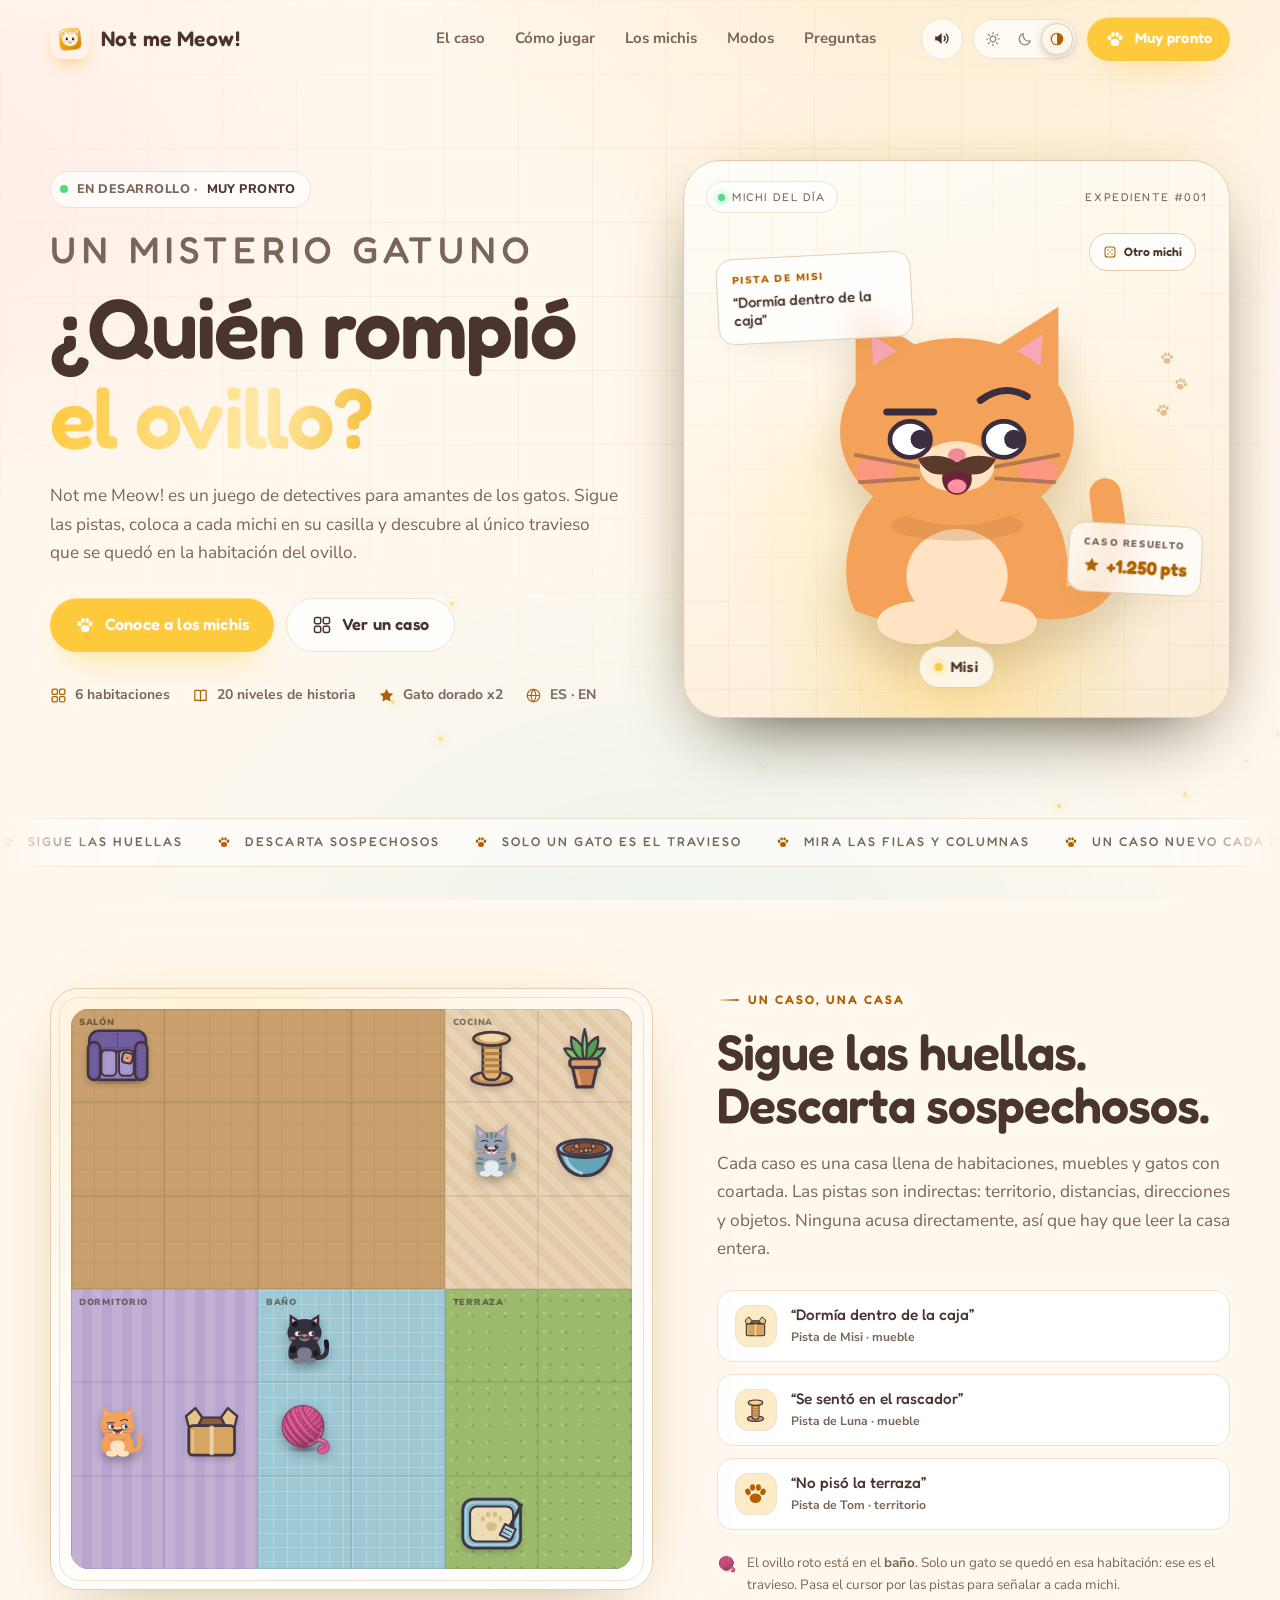
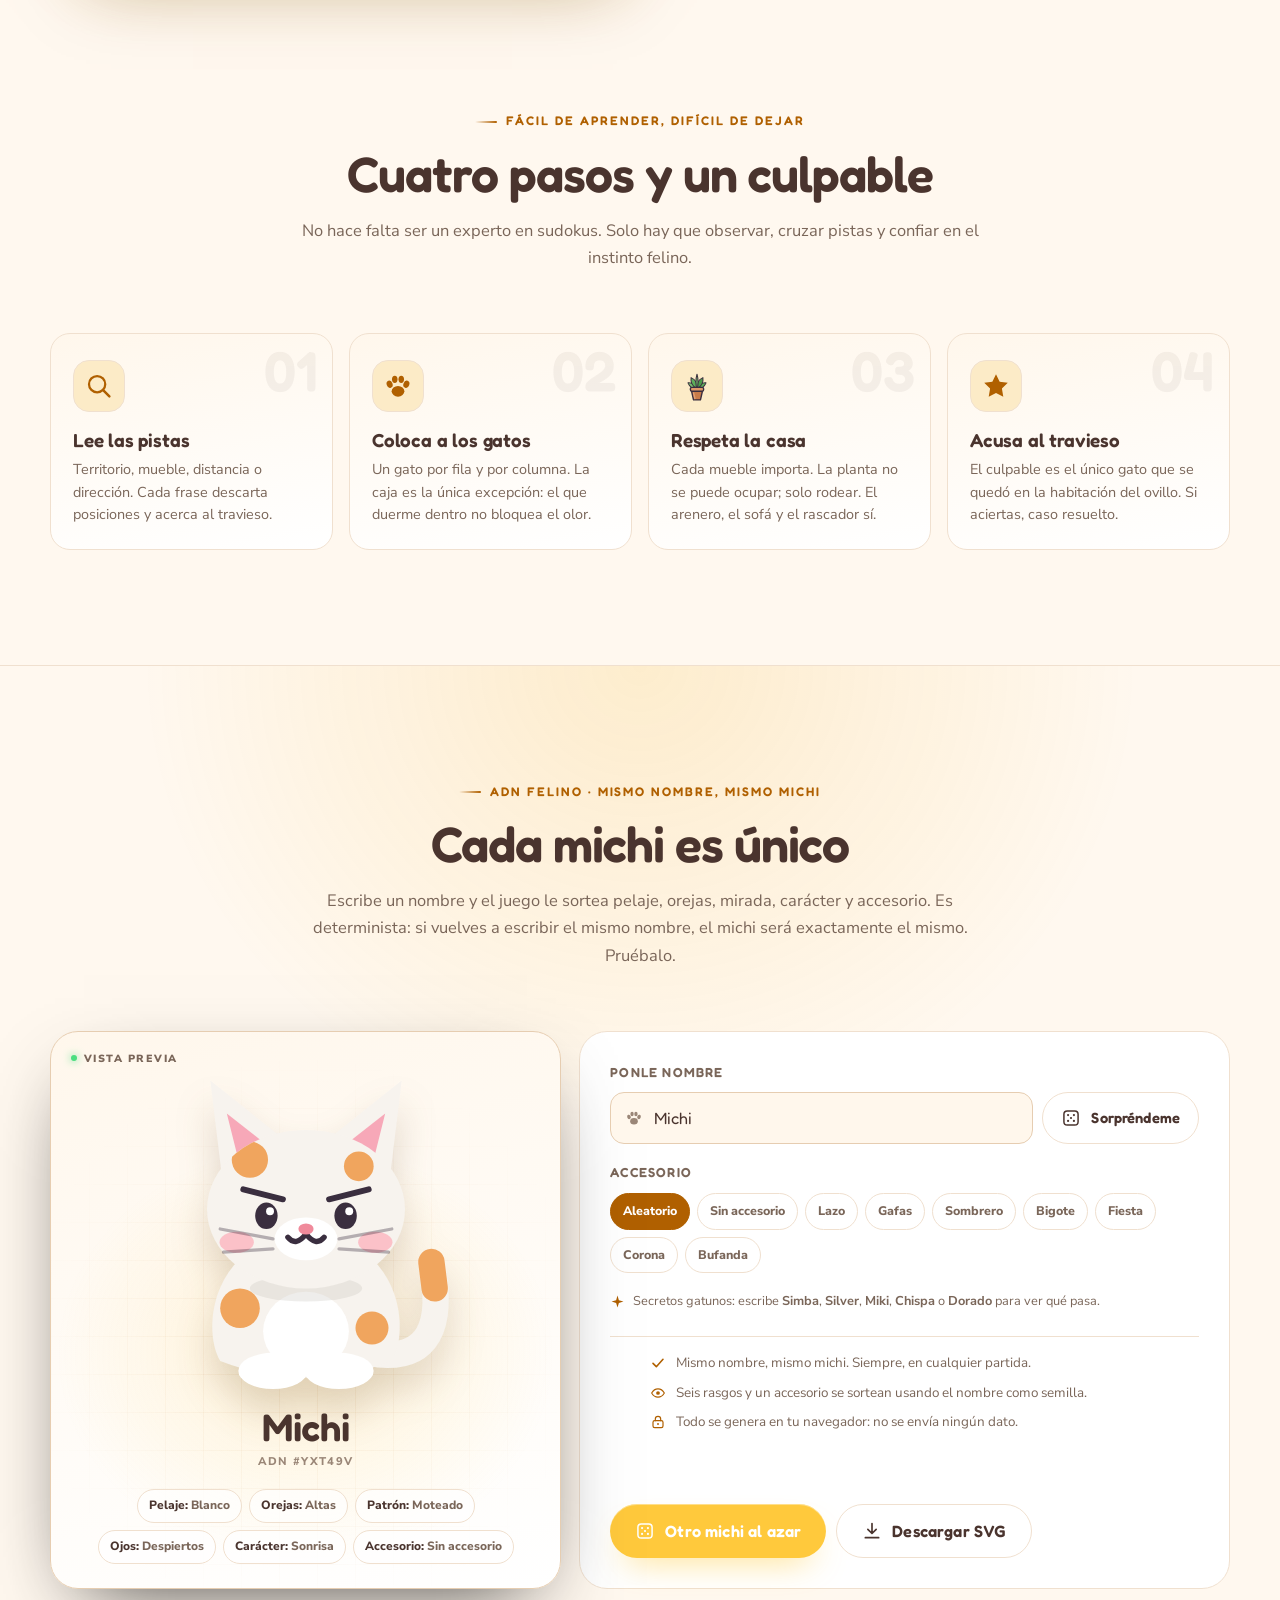
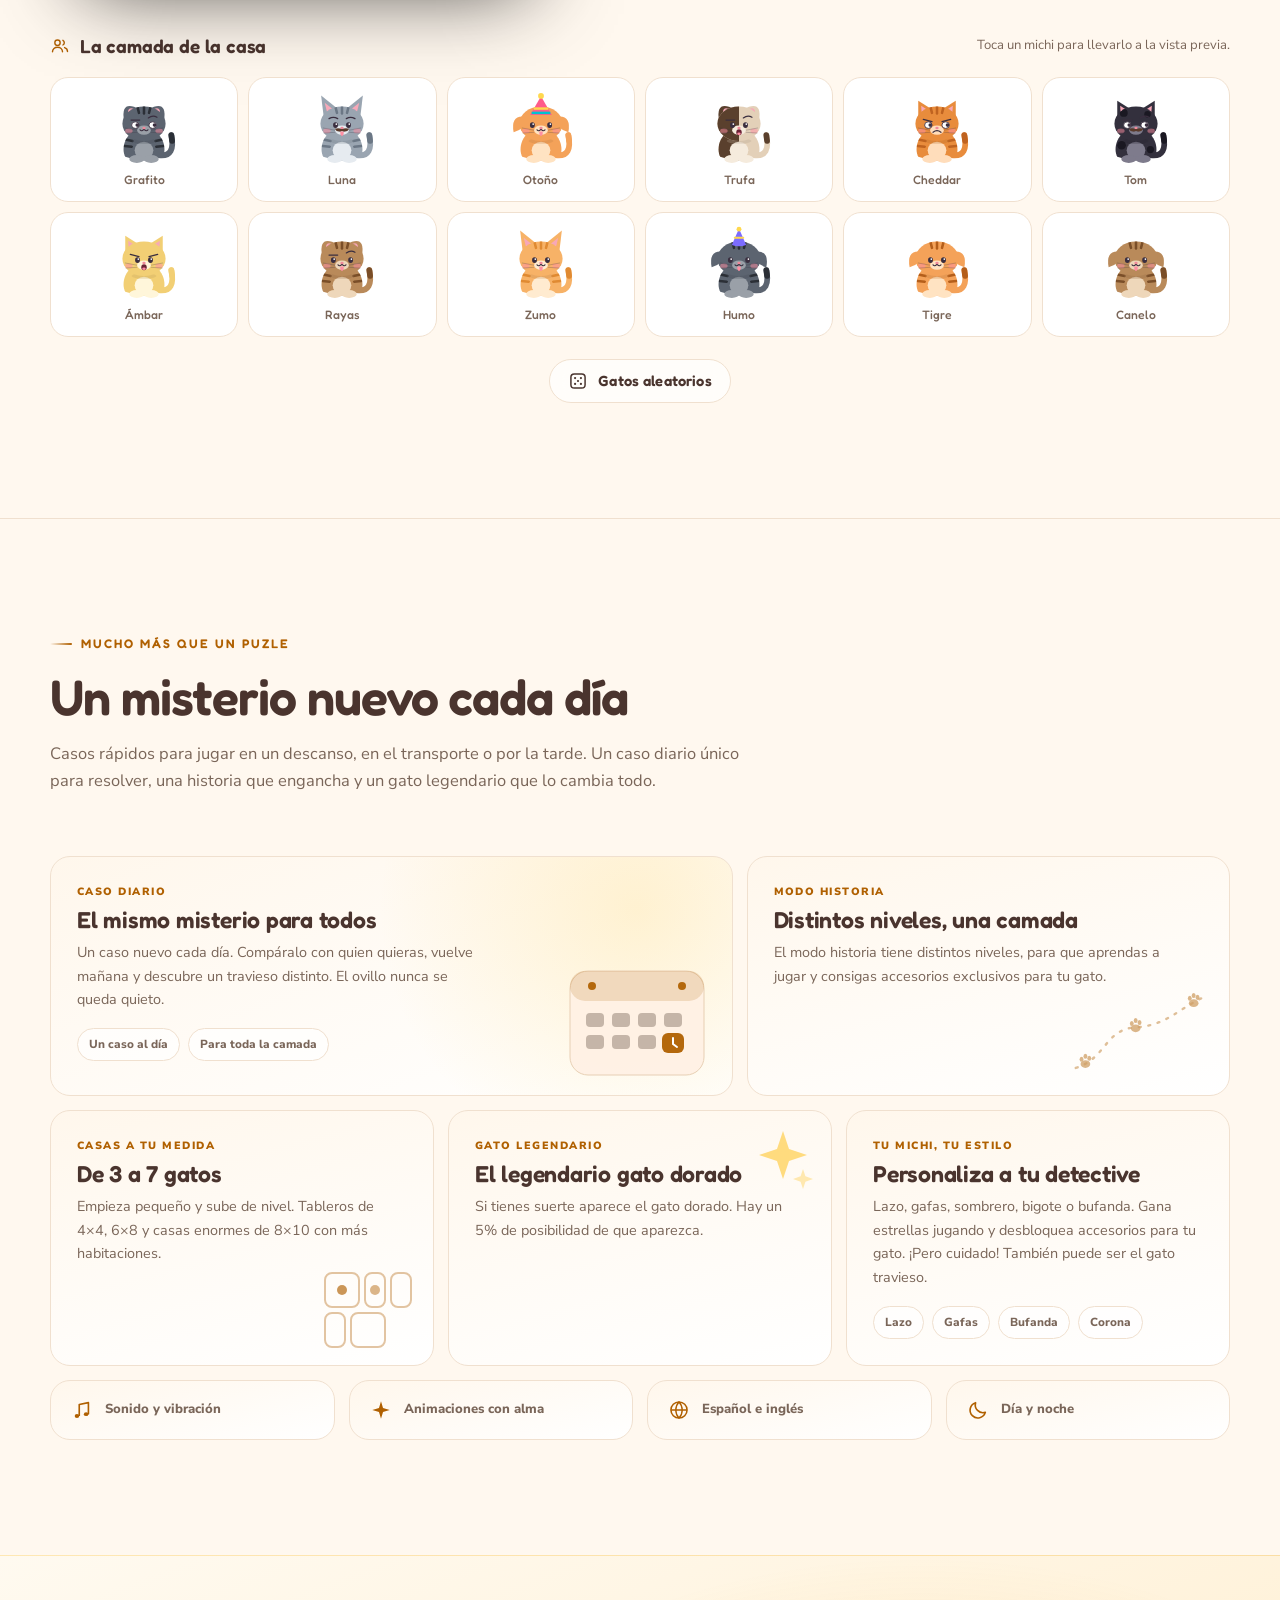
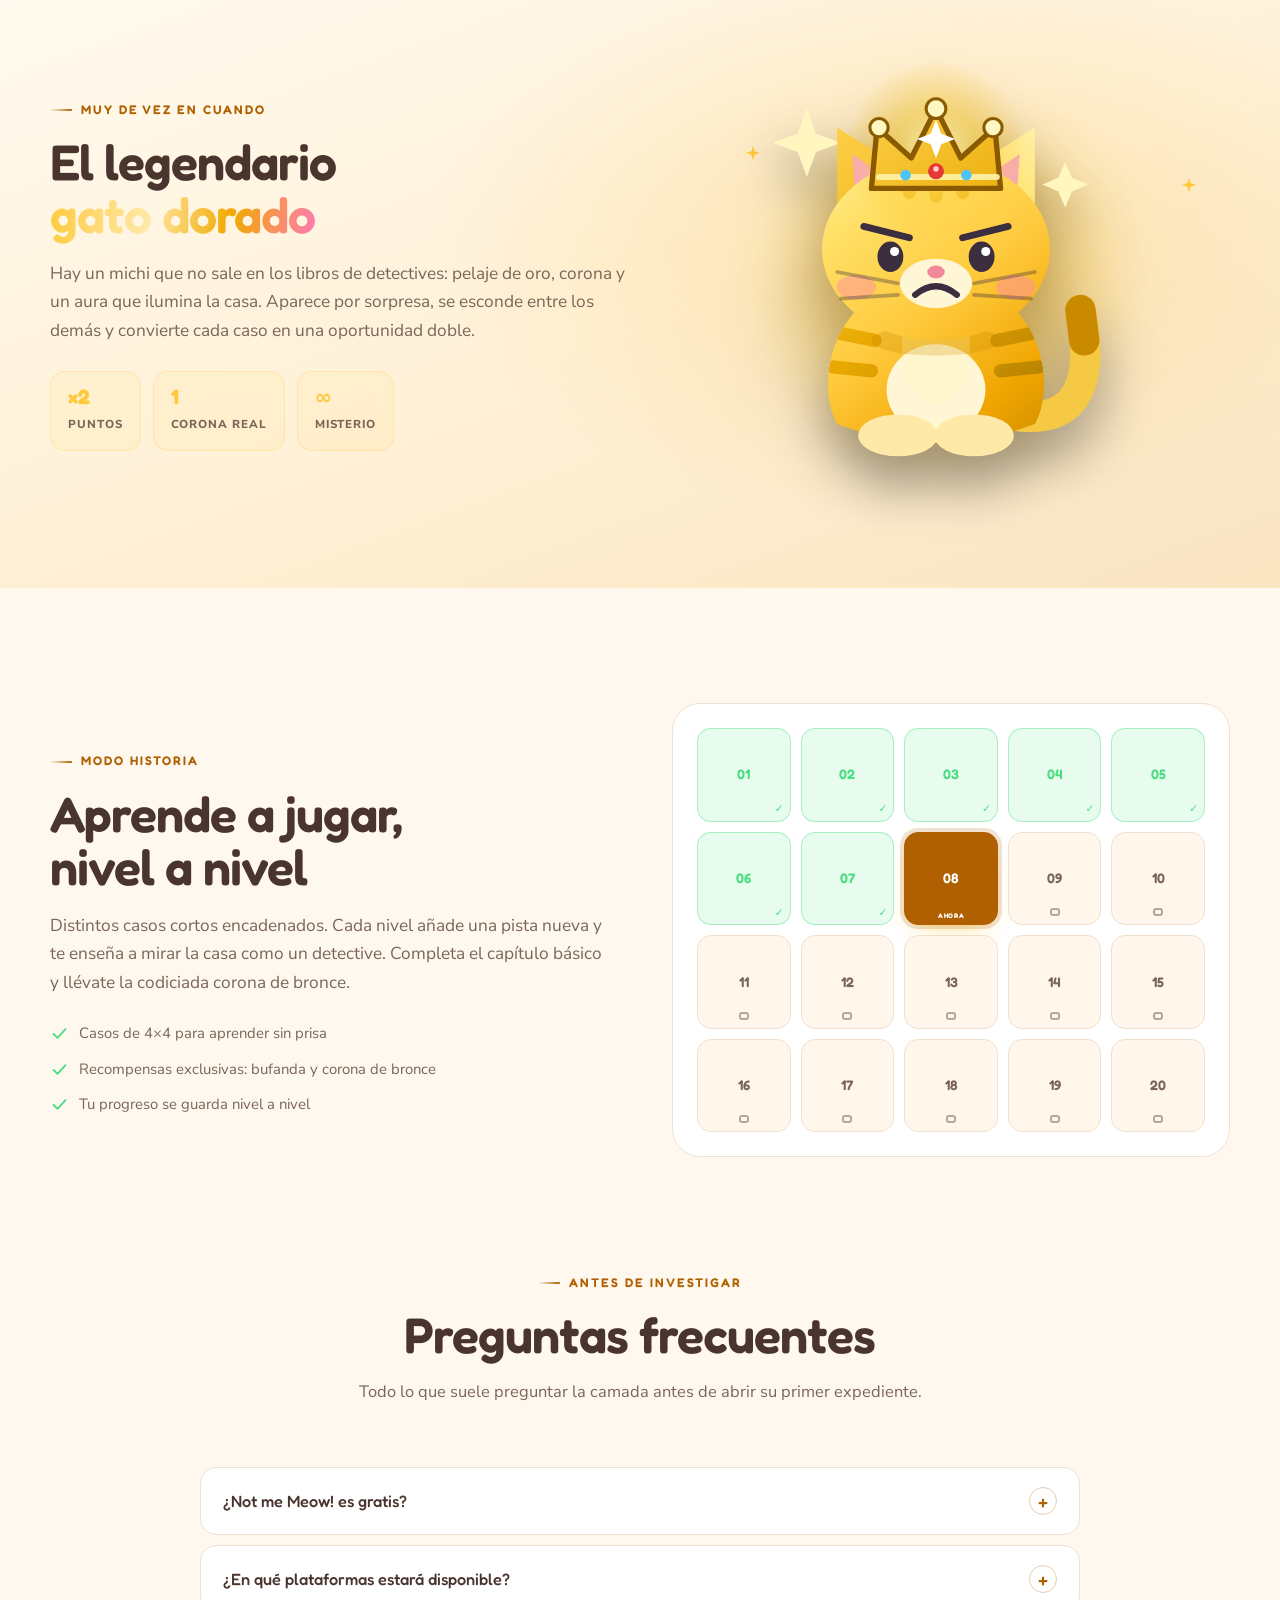
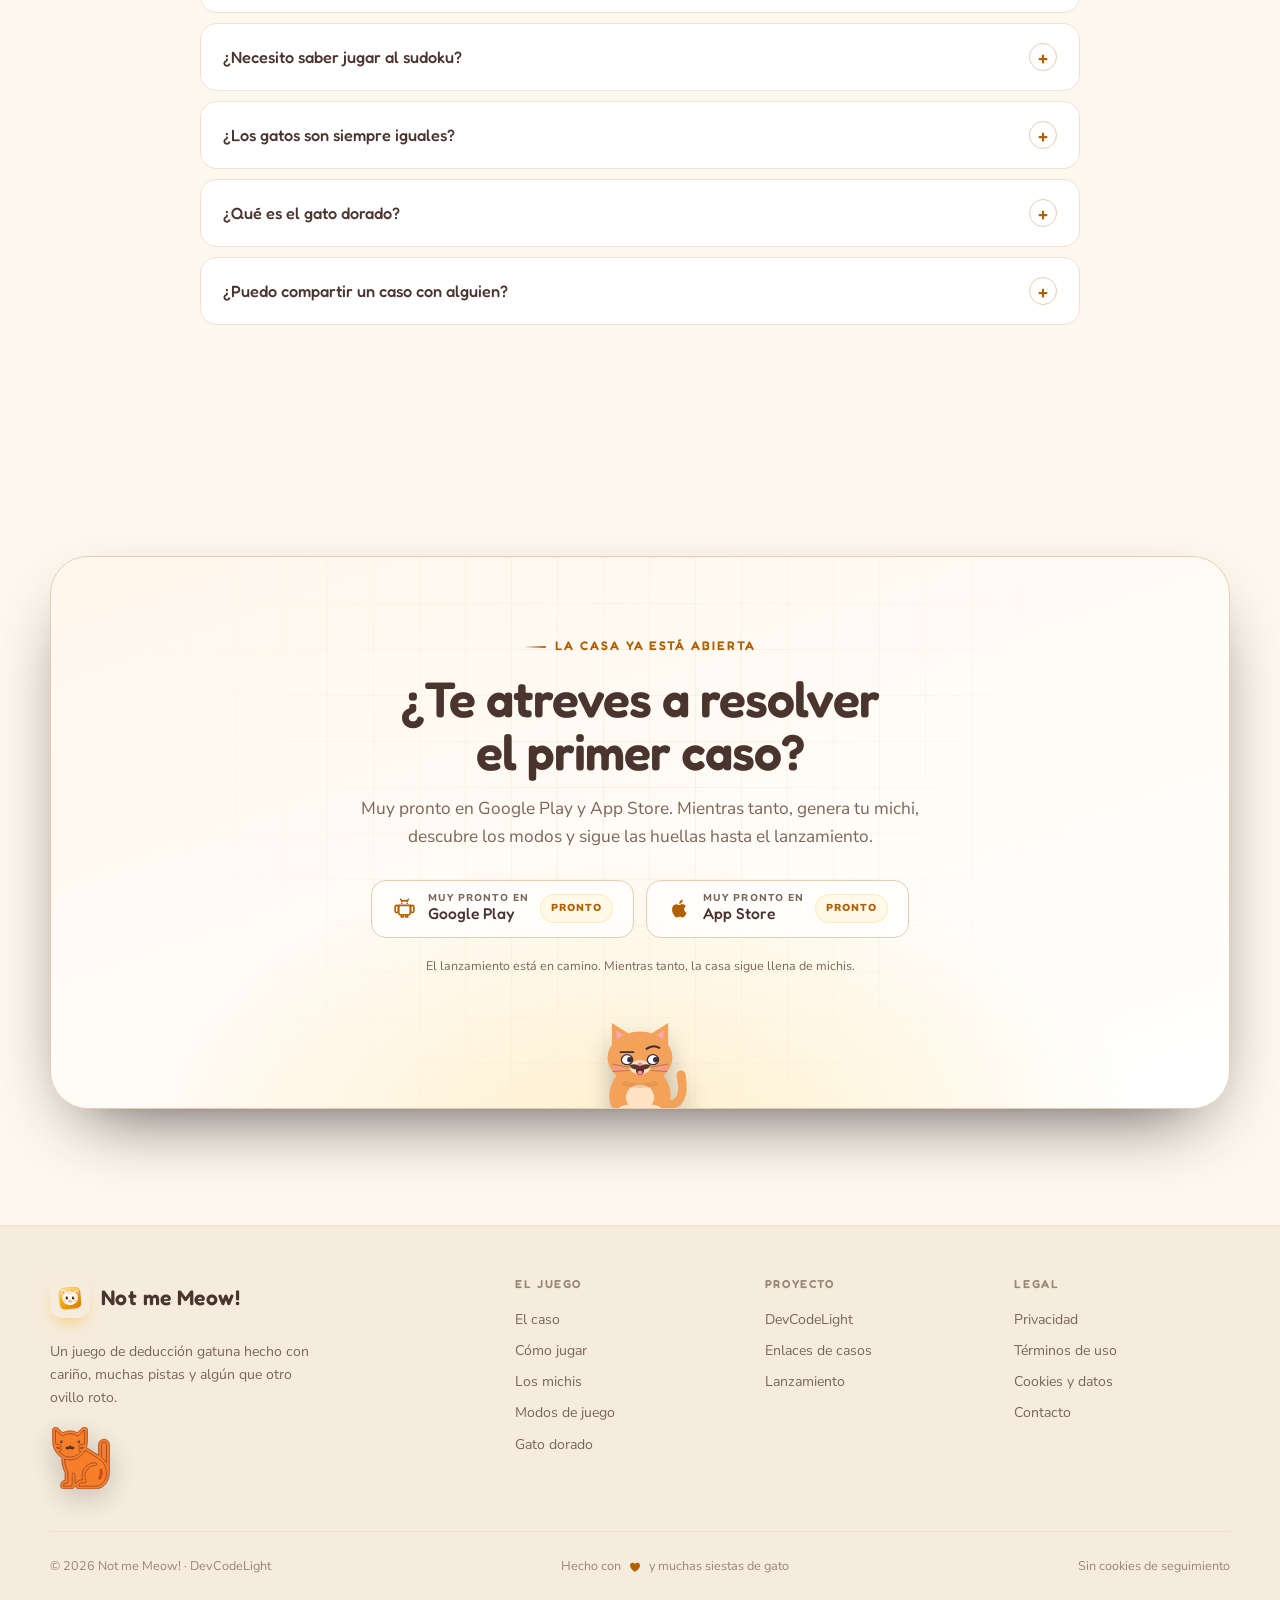
==== commit ab4fadb9: "Rename project from "Michidoku" to "Not me Meow!" across all relevant files, including CSS, HTML, Ja" ====
--- a/index.html
+++ b/index.html
@@ -3,7 +3,7 @@
 <head>
   <meta charset="utf-8">
   <meta name="viewport" content="width=device-width, initial-scale=1">
-  <title>Michidoku · El juego de deducción gatuna</title>
+  <title>Not me Meow! · El juego de deducción gatuna</title>
   <meta name="description" content="Sigue las pistas, coloca a cada michi y descubre quién rompió el ovillo. Un juego de deducción con gatos, casos diarios e historia. Muy pronto en Android e iOS.">
   <meta name="robots" content="index, follow, max-image-preview:large, max-snippet:-1, max-video-preview:-1">
   <link rel="canonical" href="https://michidoku.devcodelight.com/">
@@ -13,8 +13,8 @@
   <meta name="color-scheme" content="dark light">
 
   <meta property="og:type" content="website">
-  <meta property="og:site_name" content="Michidoku">
-  <meta property="og:title" content="Michidoku · ¿Quién rompió el ovillo?">
+  <meta property="og:site_name" content="Not me Meow!">
+  <meta property="og:title" content="Not me Meow! · ¿Quién rompió el ovillo?">
   <meta property="og:description" content="Un juego de deducción gatuna. Sigue las pistas, coloca a cada michi y encuentra al travieso. Conoce a los gatos, el modo historia y el legendario gato dorado.">
   <meta property="og:url" content="https://michidoku.devcodelight.com/">
   <meta property="og:image" content="https://michidoku.devcodelight.com/assets/og-image.png">
@@ -22,13 +22,13 @@
   <meta property="og:image:type" content="image/png">
   <meta property="og:image:width" content="1200">
   <meta property="og:image:height" content="630">
-  <meta property="og:image:alt" content="Michidoku: ¿Quién rompió el ovillo? Juego de deducción gatuna con un michi crema sobre fondo crema.">
+  <meta property="og:image:alt" content="Not me Meow!: ¿Quién rompió el ovillo? Juego de deducción gatuna con un michi crema sobre fondo crema.">
   <meta property="og:locale" content="es_ES">
   <meta name="twitter:card" content="summary_large_image">
-  <meta name="twitter:title" content="Michidoku · ¿Quién rompió el ovillo?">
+  <meta name="twitter:title" content="Not me Meow! · ¿Quién rompió el ovillo?">
   <meta name="twitter:description" content="Un juego de deducción gatuna con casos diarios, historia y un legendario gato dorado.">
   <meta name="twitter:image" content="https://michidoku.devcodelight.com/assets/og-image.png">
-  <meta name="twitter:image:alt" content="Michidoku: ¿Quién rompió el ovillo? Juego de deducción gatuna con un michi crema sobre fondo crema.">
+  <meta name="twitter:image:alt" content="Not me Meow!: ¿Quién rompió el ovillo? Juego de deducción gatuna con un michi crema sobre fondo crema.">
 
   <link rel="icon" href="assets/michidoku-icon.svg" type="image/svg+xml">
   <link rel="icon" href="assets/logo.png" type="image/png">
@@ -36,13 +36,13 @@
   <link rel="manifest" href="manifest.webmanifest">
   <meta name="apple-mobile-web-app-capable" content="yes">
   <meta name="mobile-web-app-capable" content="yes">
-  <meta name="apple-mobile-web-app-title" content="Michidoku">
+  <meta name="apple-mobile-web-app-title" content="Not me Meow!">
   <meta name="apple-mobile-web-app-status-bar-style" content="default">
-  <meta name="application-name" content="Michidoku">
+  <meta name="application-name" content="Not me Meow!">
   <link rel="preconnect" href="https://fonts.googleapis.com">
   <link rel="preconnect" href="https://fonts.gstatic.com" crossorigin>
   <link href="https://fonts.googleapis.com/css2?family=Fredoka:wght@400;500;600;700&family=Nunito+Sans:opsz,wght@6..12,400;6..12,600;6..12,700;6..12,800;6..12,900&display=swap" rel="stylesheet">
-  <link rel="stylesheet" href="styles.css?v=10">
+  <link rel="stylesheet" href="styles.css?v=11">
 
   <script>
     (function () {
@@ -69,8 +69,8 @@
         "@type": "WebSite",
         "@id": "https://michidoku.devcodelight.com/#website",
         "url": "https://michidoku.devcodelight.com/",
-        "name": "Michidoku",
-        "description": "Web oficial de Michidoku, el juego de deducción gatuna.",
+        "name": "Not me Meow!",
+        "description": "Web oficial de Not me Meow!, el juego de deducción gatuna.",
         "inLanguage": "es",
         "publisher": { "@id": "https://michidoku.devcodelight.com/#organization" }
       },
@@ -89,8 +89,8 @@
       {
         "@type": "VideoGame",
         "@id": "https://michidoku.devcodelight.com/#videogame",
-        "name": "Michidoku",
-        "alternateName": ["Michidoku Cat Game", "Juego de deducción gatuna"],
+        "name": "Not me Meow!",
+        "alternateName": ["Not me Meow! Cat Game", "Juego de deducción gatuna"],
         "description": "Juego de deducción gatuna: sigue las pistas, coloca a los gatos en la casa y descubre al travieso que rompió el ovillo.",
         "url": "https://michidoku.devcodelight.com/",
         "image": "https://michidoku.devcodelight.com/assets/og-image.png",
@@ -114,7 +114,7 @@
         "mainEntity": [
           {
             "@type": "Question",
-            "name": "¿Michidoku es gratis?",
+            "name": "¿Not me Meow! es gratis?",
             "acceptedAnswer": {
               "@type": "Answer",
               "text": "Sí. Se puede jugar gratis. El juego incluye anuncios y vídeos voluntarios que puedes ver para conseguir pistas o estrellas extra. También hay contenido que se desbloquea jugando, como la historia y sus accesorios."
@@ -402,11 +402,11 @@
 
   <header class="site-header" id="top">
     <div class="header-inner">
-      <a class="brand" href="#top" aria-label="Michidoku, volver arriba">
+      <a class="brand" href="#top" aria-label="Not me Meow!, volver arriba">
         <span class="brand-mark" aria-hidden="true">
           <img src="assets/logo.png" alt="" width="40" height="40">
         </span>
-        <span>Michidoku</span>
+        <span>Not me Meow!</span>
       </a>
 
       <nav class="nav" id="nav" aria-label="Navegación principal">
@@ -459,7 +459,7 @@
               <span class="line">¿Quién rompió</span>
               <span class="line gradient-text">el ovillo?</span>
             </h1>
-            <p class="lead">Michidoku es un juego de detectives para amantes de los gatos. Sigue las pistas, coloca a cada michi en su casilla y descubre al único travieso que se quedó en la habitación del ovillo.</p>
+            <p class="lead">Not me Meow! es un juego de detectives para amantes de los gatos. Sigue las pistas, coloca a cada michi en su casilla y descubre al único travieso que se quedó en la habitación del ovillo.</p>
             <div class="hero-ctas">
               <a class="btn" href="#michis">
                 <svg aria-hidden="true"><use href="#i-paw"/></svg>
@@ -846,7 +846,7 @@
         </div>
         <div class="faq-list reveal">
           <details class="faq-item">
-            <summary>¿Michidoku es gratis?</summary>
+            <summary>¿Not me Meow! es gratis?</summary>
             <p>Sí. Se puede jugar gratis. El juego incluye anuncios y vídeos voluntarios que puedes ver para conseguir pistas o estrellas extra. También hay contenido que se desbloquea jugando, como la historia y sus accesorios.</p>
           </details>
           <details class="faq-item">
@@ -903,14 +903,14 @@
     <div class="container">
       <div class="footer-grid">
         <div class="footer-brand">
-          <a class="brand" href="#top" aria-label="Michidoku, volver arriba">
+          <a class="brand" href="#top" aria-label="Not me Meow!, volver arriba">
             <span class="brand-mark" aria-hidden="true">
               <img src="assets/logo.png" alt="" width="40" height="40">
             </span>
-            <span>Michidoku</span>
+            <span>Not me Meow!</span>
           </a>
           <p>Un juego de deducción gatuna hecho con cariño, muchas pistas y algún que otro ovillo roto.</p>
-          <svg class="footer-cookie" xmlns="http://www.w3.org/2000/svg" viewBox="0 0 512 512" role="img" aria-label="Gato de Michidoku">
+          <svg class="footer-cookie" xmlns="http://www.w3.org/2000/svg" viewBox="0 0 512 512" role="img" aria-label="Gato de Not me Meow!">
             <path d="M490.036,373.97c0.012-0.222,0.035-0.456,0.035-0.69V145.848c0-11.862-4.616-23.011-12.995-31.367 c-8.391-8.368-19.517-12.984-31.355-12.984c-24.46,0-44.351,19.891-44.351,44.351v88.432L300.106,170.32 c5.843-16.455,8.952-33.739,8.952-50.965V24.273C309.058,10.892,298.166,0,284.785,0c-6.159,0-12.037,2.314-16.536,6.509 c-0.105,0.094-0.199,0.187-0.304,0.292l-41.405,41.406c-18.605-10.436-39.512-15.917-61.051-15.917 c-21.538,0-42.457,5.481-61.051,15.917L63.032,6.802c-0.105-0.105-0.199-0.199-0.304-0.292C58.229,2.314,52.351,0,46.192,0 C32.811,0,21.919,10.892,21.919,24.273v95.082c0,38.133,15.204,76.617,41.698,105.588c10.506,11.488,22.251,21.001,34.861,28.398 c-0.619,7.573-0.83,15.263-0.619,22.952c0.923,34.452,10.202,68.331,26.821,98.296v66.368h-0.444 c-19.587,0-35.527,15.929-35.527,35.515v13.077c0,12.376,10.074,22.45,22.438,22.45h60.49c15.228,0,28.223-9.77,33.05-23.373 h12.224v0.257c0,12.738,10.366,23.116,23.104,23.116h133.648c34.522,0,67.315-16.653,87.696-44.526 c0.012,0,0.012-0.012,0.012-0.012c2.185-2.968,4.254-6.124,6.159-9.396c0.035-0.047,0.058-0.093,0.094-0.14 c0.07-0.128,0.152-0.257,0.234-0.397C483.596,431.293,490.725,402.415,490.036,373.97z" fill="#F97316"/>
             <path d="M490.036,373.97c0.012-0.222,0.035-0.456,0.035-0.69V145.848c0-11.862-4.616-23.011-12.995-31.367 c-8.391-8.368-19.517-12.984-31.355-12.984c-24.46,0-44.351,19.891-44.351,44.351v88.432L300.106,170.32 c5.843-16.455,8.952-33.739,8.952-50.965V24.273C309.058,10.892,298.166,0,284.785,0c-6.159,0-12.037,2.314-16.536,6.509 c-0.105,0.094-0.199,0.187-0.304,0.292l-41.405,41.406c-18.605-10.436-39.512-15.917-61.051-15.917 c-21.538,0-42.457,5.481-61.051,15.917L63.032,6.802c-0.105-0.105-0.199-0.199-0.304-0.292C58.229,2.314,52.351,0,46.192,0 C32.811,0,21.919,10.892,21.919,24.273v95.082c0,38.133,15.204,76.617,41.698,105.588c10.506,11.488,22.251,21.001,34.861,28.398 c-0.619,7.573-0.83,15.263-0.619,22.952c0.923,34.452,10.202,68.331,26.821,98.296v66.368h-0.444 c-19.587,0-35.527,15.929-35.527,35.515v13.077c0,12.376,10.074,22.45,22.438,22.45h60.49c15.228,0,28.223-9.77,33.05-23.373 h12.224v0.257c0,12.738,10.366,23.116,23.104,23.116h133.648c34.522,0,67.315-16.653,87.696-44.526 c0.012,0,0.012-0.012,0.012-0.012c2.185-2.968,4.254-6.124,6.159-9.396c0.035-0.047,0.058-0.093,0.094-0.14 c0.07-0.128,0.152-0.257,0.234-0.397C483.596,431.293,490.725,402.415,490.036,373.97z M80.854,209.166 c-2.419-2.653-4.721-5.399-6.918-8.227l8.449-0.713c6.428-0.549,11.207-6.206,10.658-12.633 c-0.538-6.439-6.194-11.207-12.633-10.658l-20.603,1.741c-2.115-4.16-3.997-8.426-5.668-12.762l25.734,3.412 c0.514,0.07,1.028,0.093,1.543,0.093c5.773,0,10.798-4.266,11.57-10.144c0.853-6.404-3.646-12.283-10.05-13.124l-35.656-4.733 c-1.297-7.304-1.987-14.69-1.987-22.064V24.273c0-0.491,0.409-0.9,0.9-0.9c0.082,0,0.304,0,0.538,0.175l47.693,47.705 c3.95,3.938,10.121,4.546,14.76,1.449c16.688-11.149,36.158-17.039,56.306-17.039c20.136,0,39.617,5.89,56.306,17.039 c4.64,3.097,10.81,2.489,14.76-1.449l47.693-47.705c0.234-0.175,0.456-0.175,0.538-0.175c0.491,0,0.9,0.409,0.9,0.9v95.082 c0,7.374-0.678,14.76-1.987,22.064l-35.667,4.733c-6.393,0.841-10.892,6.72-10.05,13.124c0.783,5.878,5.797,10.144,11.57,10.144 c0.514,0,1.028-0.035,1.554-0.094l25.734-3.412c-1.659,4.336-3.553,8.601-5.668,12.762l-20.615-1.741 c-6.439-0.549-12.084,4.219-12.633,10.658c-0.538,6.428,4.231,12.084,10.658,12.633l8.461,0.713 c-2.197,2.828-4.499,5.574-6.918,8.227c-23.174,25.325-53.232,39.267-84.634,39.267S104.029,234.491,80.854,209.166z M447.871,445.41l-5.539,8.484c-16.022,21.749-41.674,34.732-68.67,34.732H240.282V475c0-7.514,6.1-13.627,13.615-13.627h34.581 c4.125,0,7.935-2.174,10.05-5.726c2.104-3.541,2.185-7.935,0.21-11.558c-6.766-12.411-10.343-26.505-10.343-40.739 c0-47.027,38.25-85.277,85.265-85.277c6.451,0,11.687-5.236,11.687-11.687c0-6.463-5.236-11.687-11.687-11.687 c-59.905,0-108.638,48.733-108.638,108.65c0,11.803,1.928,23.525,5.656,34.651h-16.782c-17.027,0-31.39,11.57-35.679,27.253 h-11.523v-74.712c0-6.463-5.236-11.687-11.687-11.687c-6.463,0-11.687,5.224-11.687,11.687v86.399 c0,6.439-5.247,11.687-11.687,11.687h-59.555v-12.154c0-6.696,5.458-12.142,12.154-12.142h12.131 c6.451,0,11.687-5.236,11.687-11.687v-77.949c0.631-2.781,0.269-5.797-1.274-8.461c-15.87-27.405-24.705-58.725-25.547-90.571 c-0.105-3.88-0.082-7.76,0.047-11.616c14.164,5.107,29.041,7.76,44.21,7.76c38.051,0,74.221-16.642,101.872-46.863 c9.151-10.004,16.946-21.129,23.233-32.991l110.8,69.979C465.05,302.109,485.431,382.677,447.871,445.41z M466.698,295.413 L466.698,295.413c-10.6-17.284-24.67-32.898-41.955-45.765v-103.8c0-11.57,9.408-20.977,20.977-20.977 c5.598,0,10.868,2.185,14.842,6.147c3.95,3.95,6.135,9.221,6.135,14.83V295.413z" fill="none" stroke="#7C2D12" stroke-width="6" stroke-linejoin="round"/>
             <path d="M423.791,344.933c-0.729-0.191-1.481-0.313-2.246-0.359c-1.147-0.069-2.324,0.031-3.499,0.32 c-6.264,1.543-10.097,7.877-8.555,14.141c4.85,19.657,1.858,40.12-8.414,57.603c-3.272,5.563-1.414,12.727,4.16,15.987 c1.858,1.099,3.892,1.613,5.902,1.613c4.008,0,7.912-2.057,10.086-5.761c1.254-2.135,2.426-4.305,3.513-6.504 c1.087-2.199,2.09-4.429,3.009-6.684c0.612-1.503,1.187-3.018,1.724-4.544c2.417-6.864,4.068-13.936,4.939-21.109 c0.097-0.797,0.184-1.595,0.261-2.394c0.155-1.599,0.271-3.201,0.349-4.807c0.155-3.212,0.155-6.436-0.002-9.664 c-0.078-1.614-0.196-3.228-0.353-4.842c-0.235-2.421-0.559-4.841-0.972-7.255c-0.275-1.61-0.59-3.217-0.945-4.821 c-0.177-0.802-0.365-1.603-0.562-2.403c-0.328-1.332-0.883-2.545-1.598-3.629c-0.336-0.509-0.698-0.996-1.104-1.441 c-0.254-0.279-0.521-0.544-0.799-0.796c-0.445-0.402-0.926-0.758-1.425-1.087C426.199,345.795,425.031,345.258,423.791,344.933z" fill="#C2410C"/>
@@ -945,16 +945,16 @@
         </div>
       </div>
       <div class="footer-bottom">
-        <span>© <span id="year">2026</span> Michidoku · DevCodeLight</span>
+        <span>© <span id="year">2026</span> Not me Meow! · DevCodeLight</span>
         <span class="made">Hecho con <svg aria-hidden="true"><use href="#i-heart"/></svg> y muchas siestas de gato</span>
         <span>Sin cookies de seguimiento</span>
       </div>
     </div>
   </footer>
 
-  <script src="sonidos.js?v=10" defer></script>
-  <script src="cats.js?v=10" defer></script>
-  <script src="app.js?v=10" defer></script>
-  <script src="pwa.js?v=10" defer></script>
+  <script src="sonidos.js?v=11" defer></script>
+  <script src="cats.js?v=11" defer></script>
+  <script src="app.js?v=11" defer></script>
+  <script src="pwa.js?v=11" defer></script>
 </body>
 </html>
--- a/styles.css
+++ b/styles.css
@@ -1,5 +1,5 @@
 /* ==========================================================================
-   Michidoku · landing
+   Not me Meow! · landing
    Paleta y lenguaje visual tomados de la app (tema noche / claro).
    ========================================================================== */
 
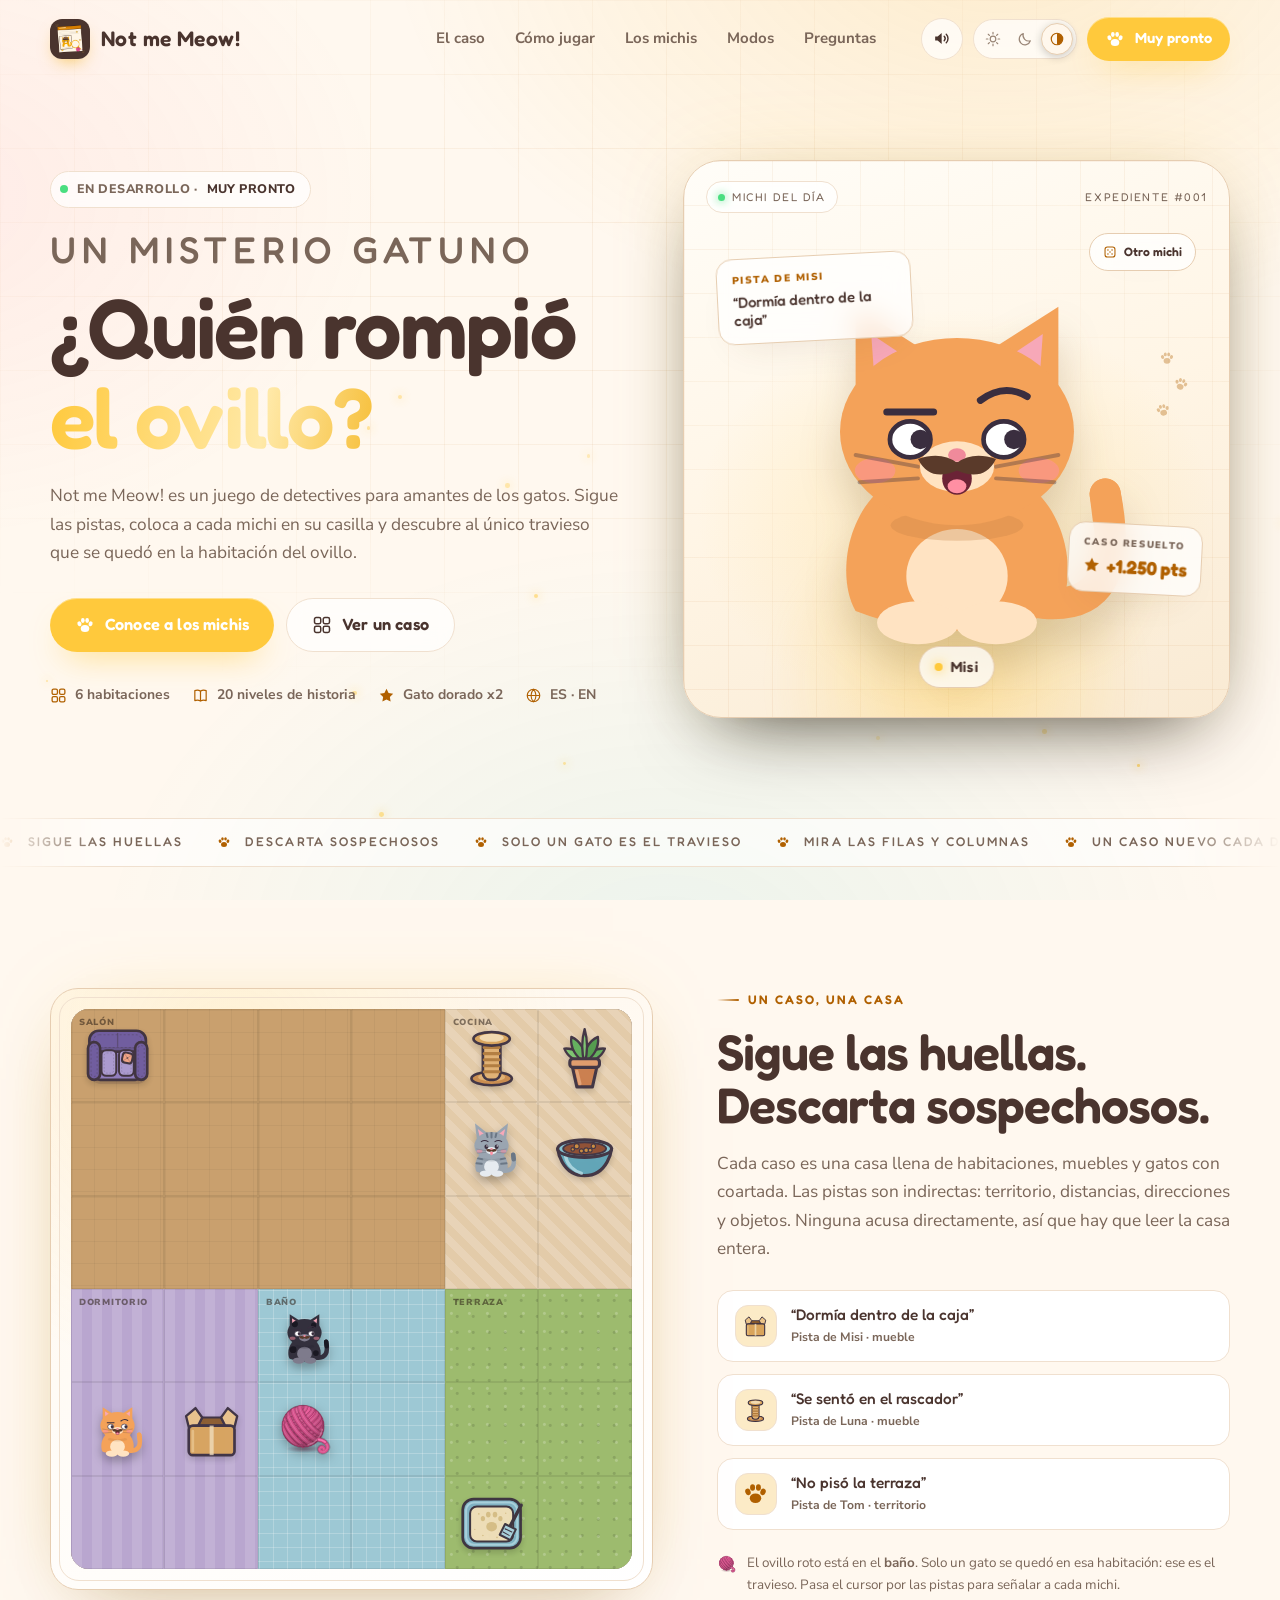
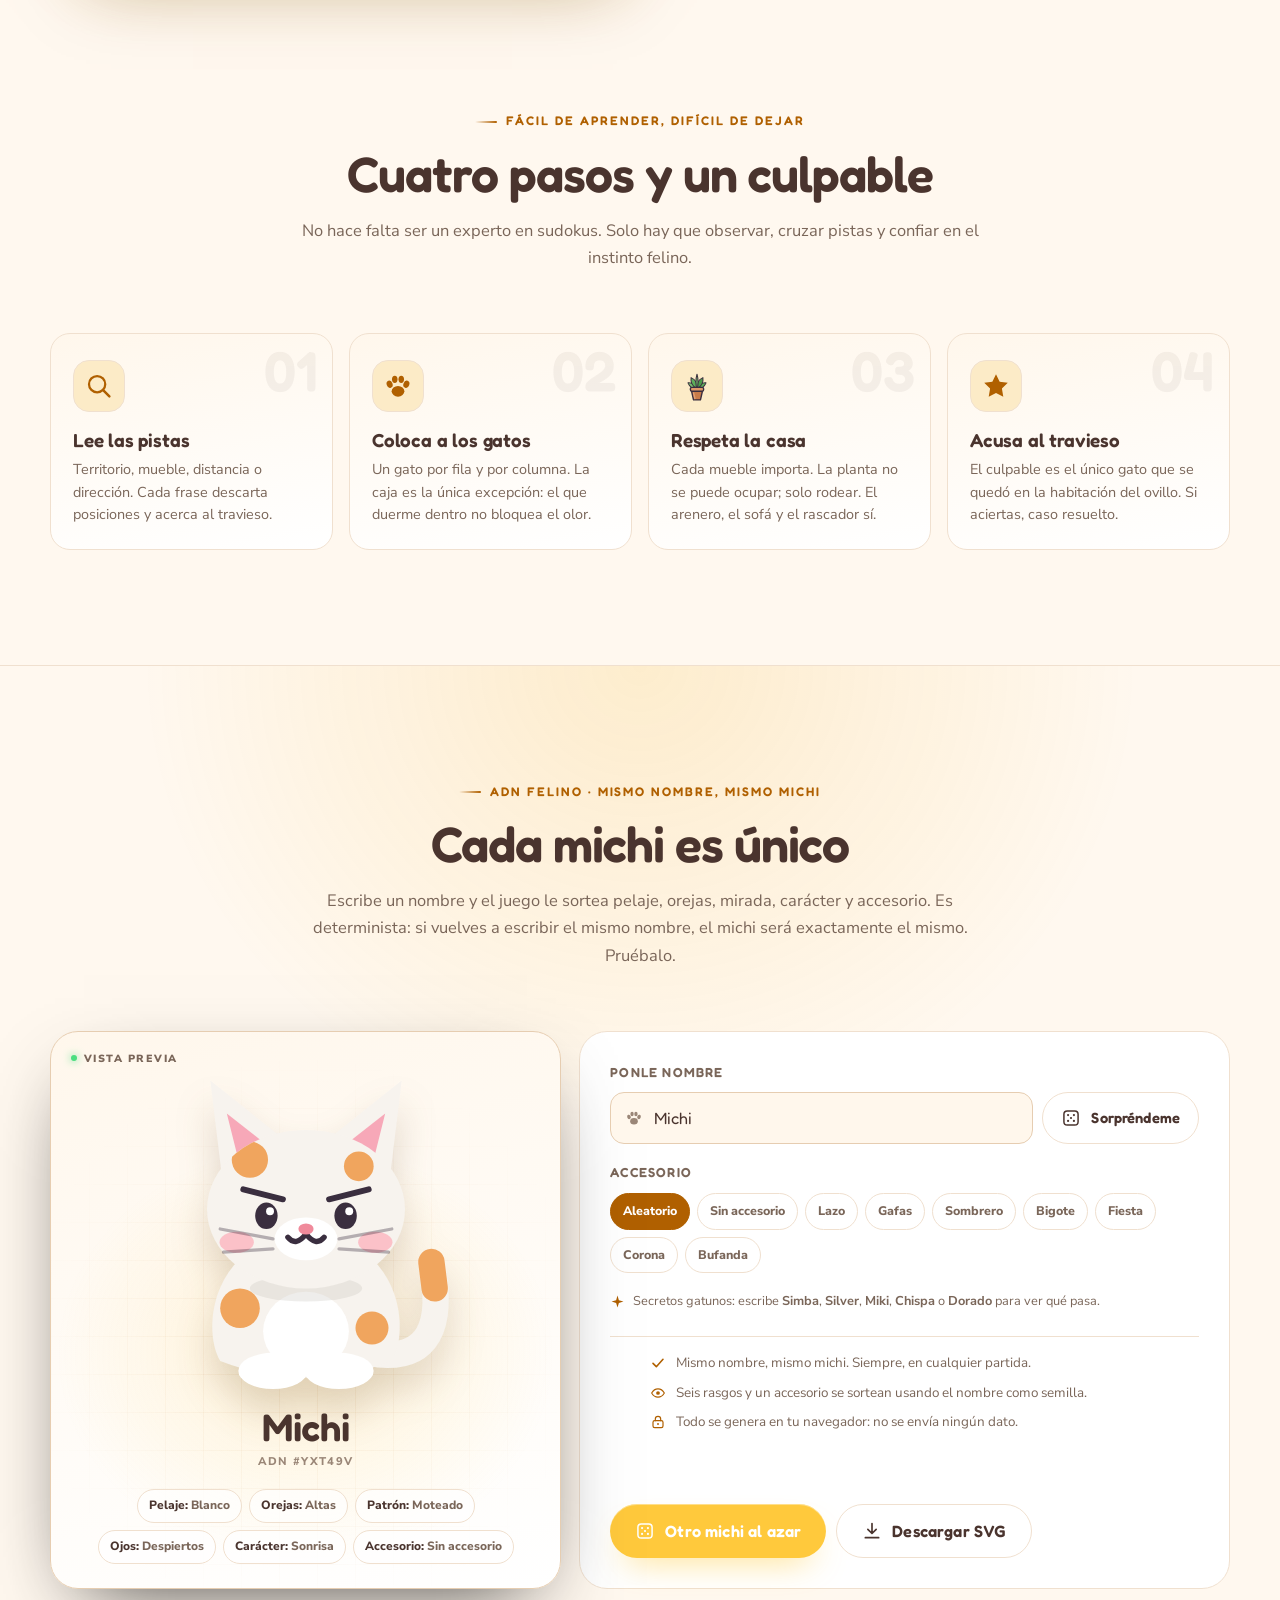
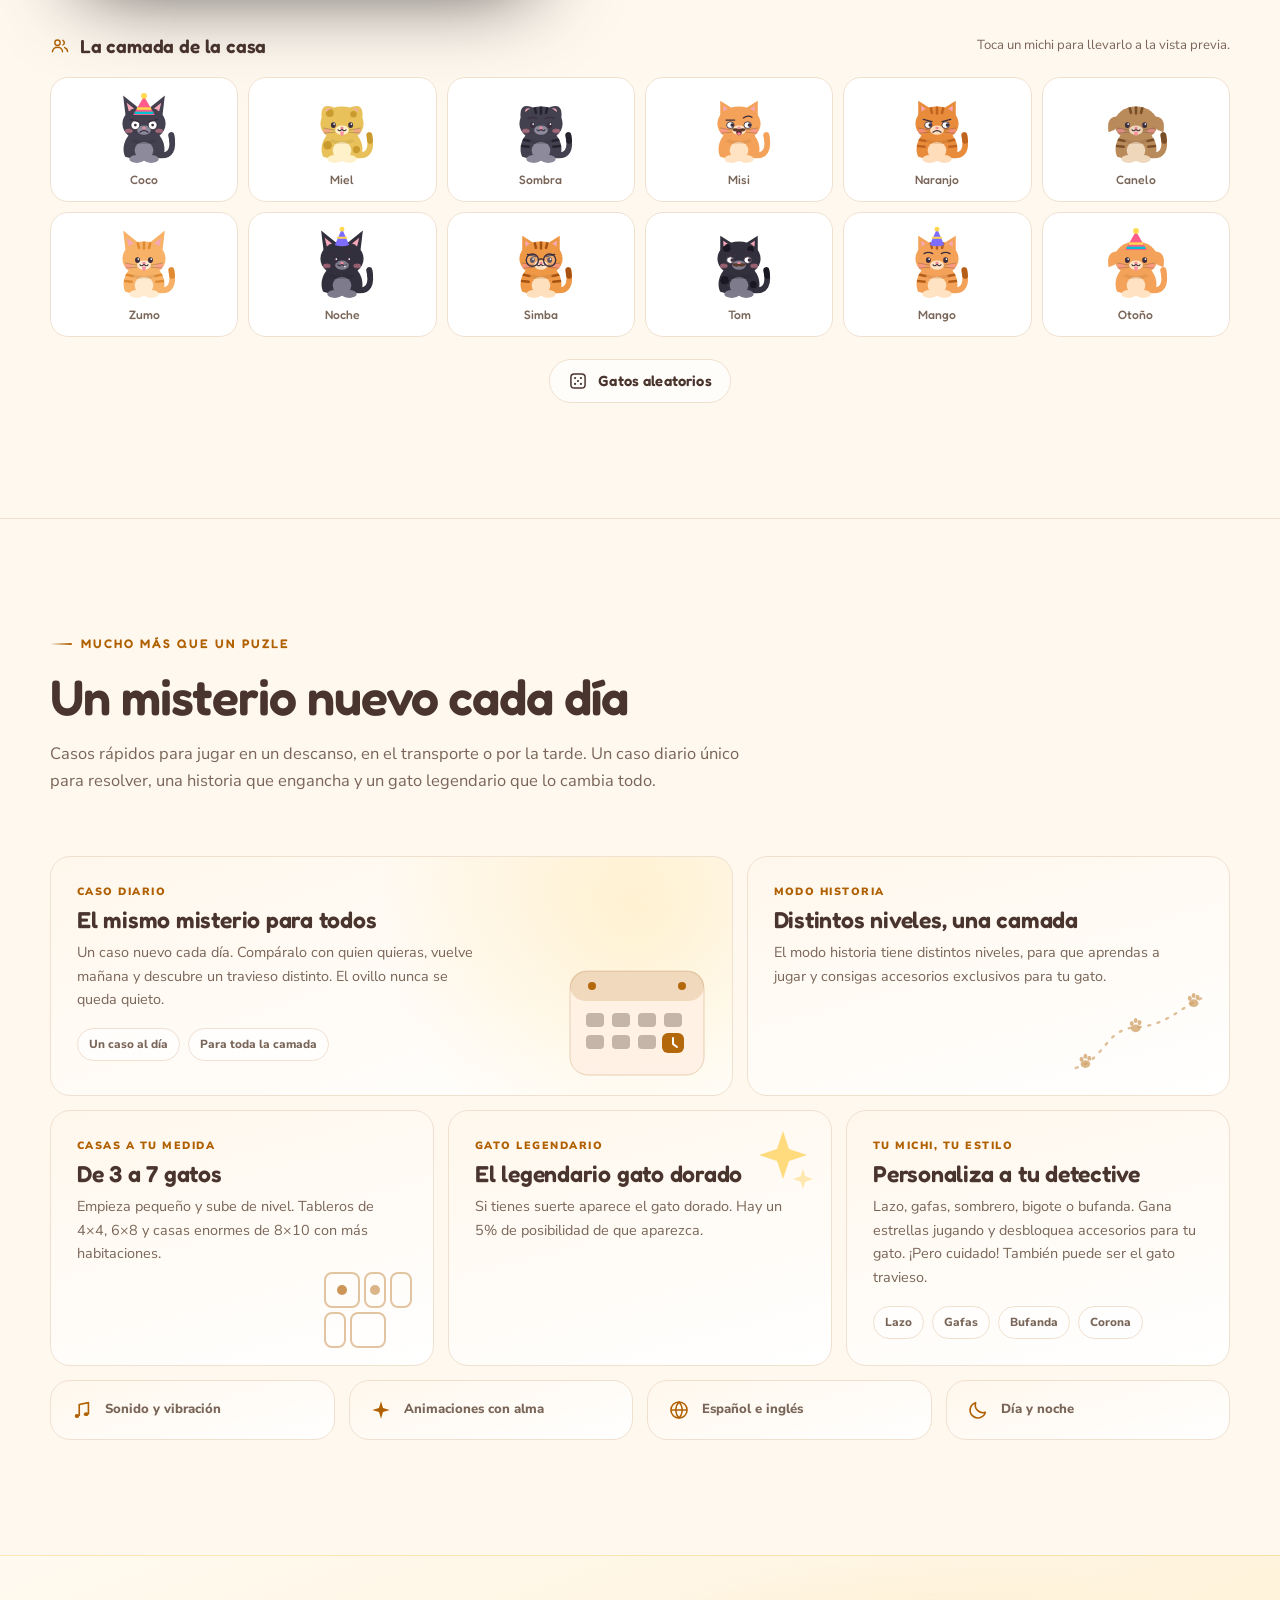
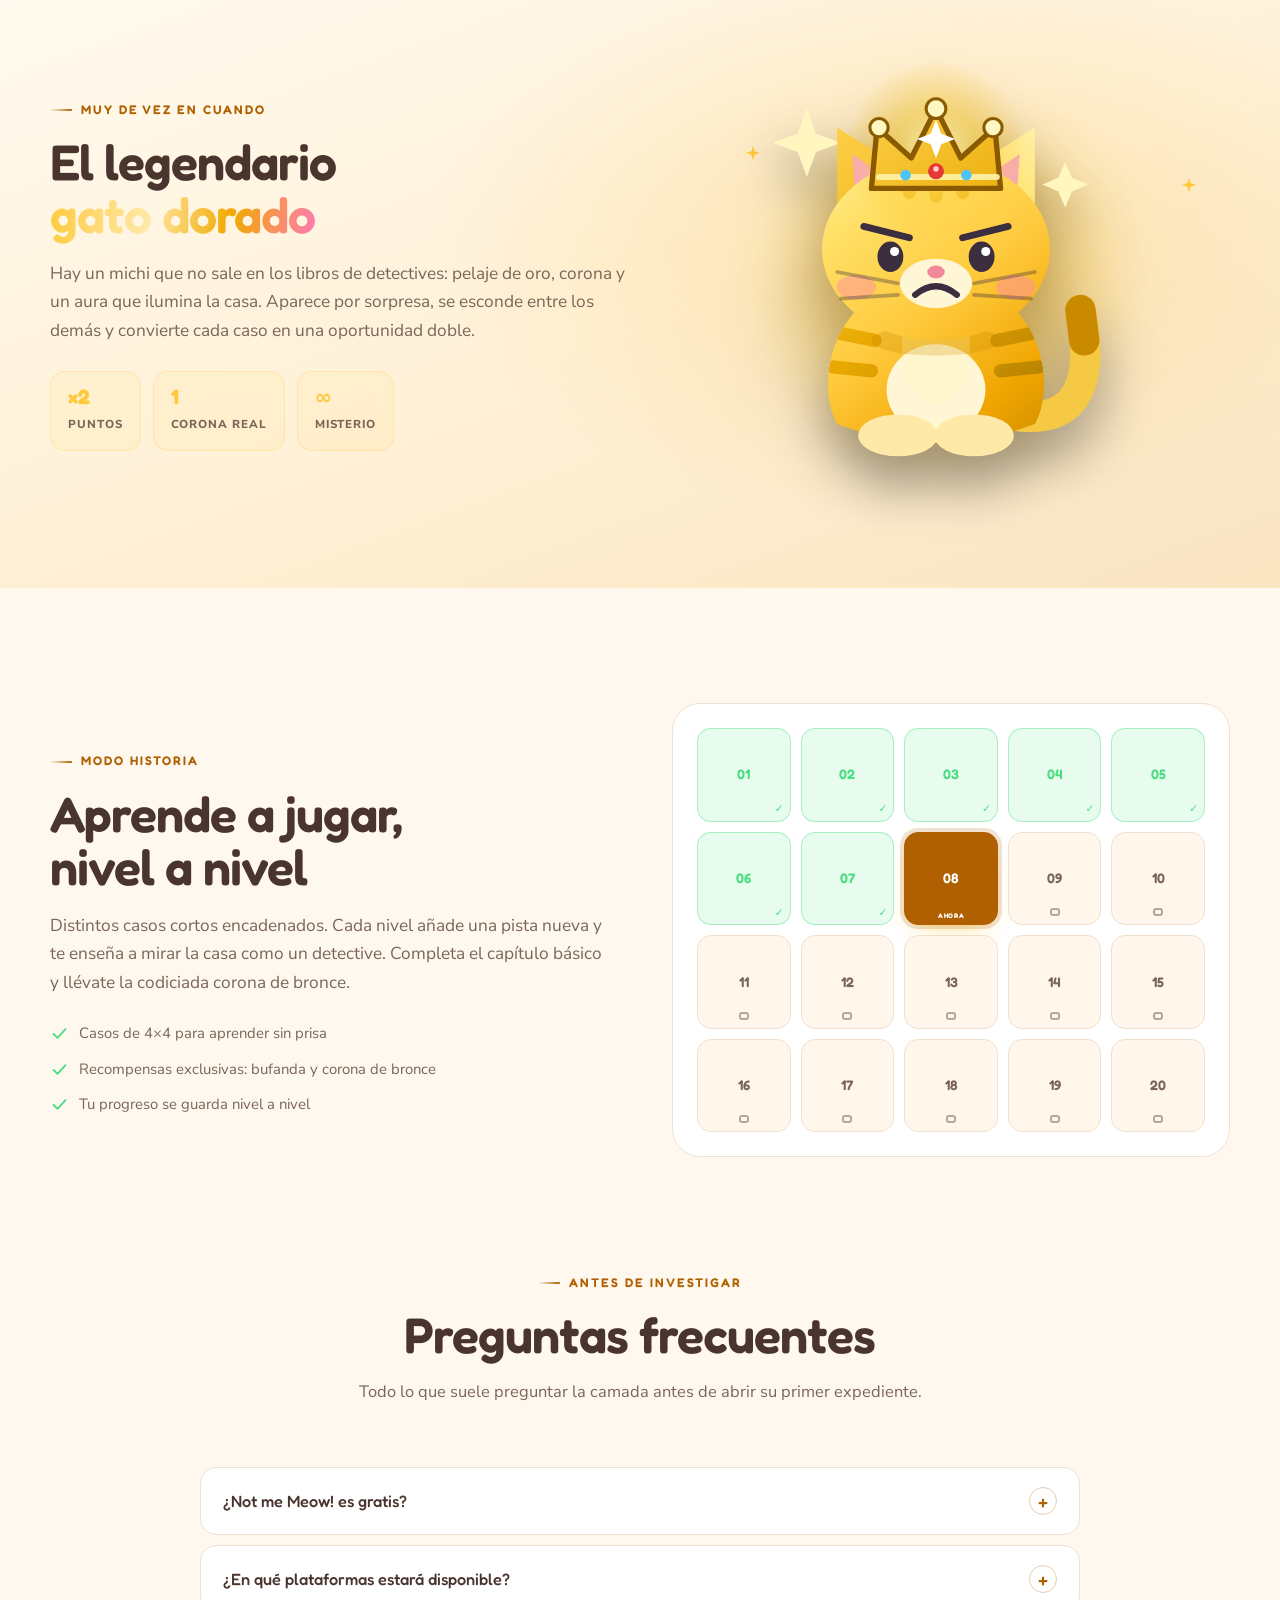
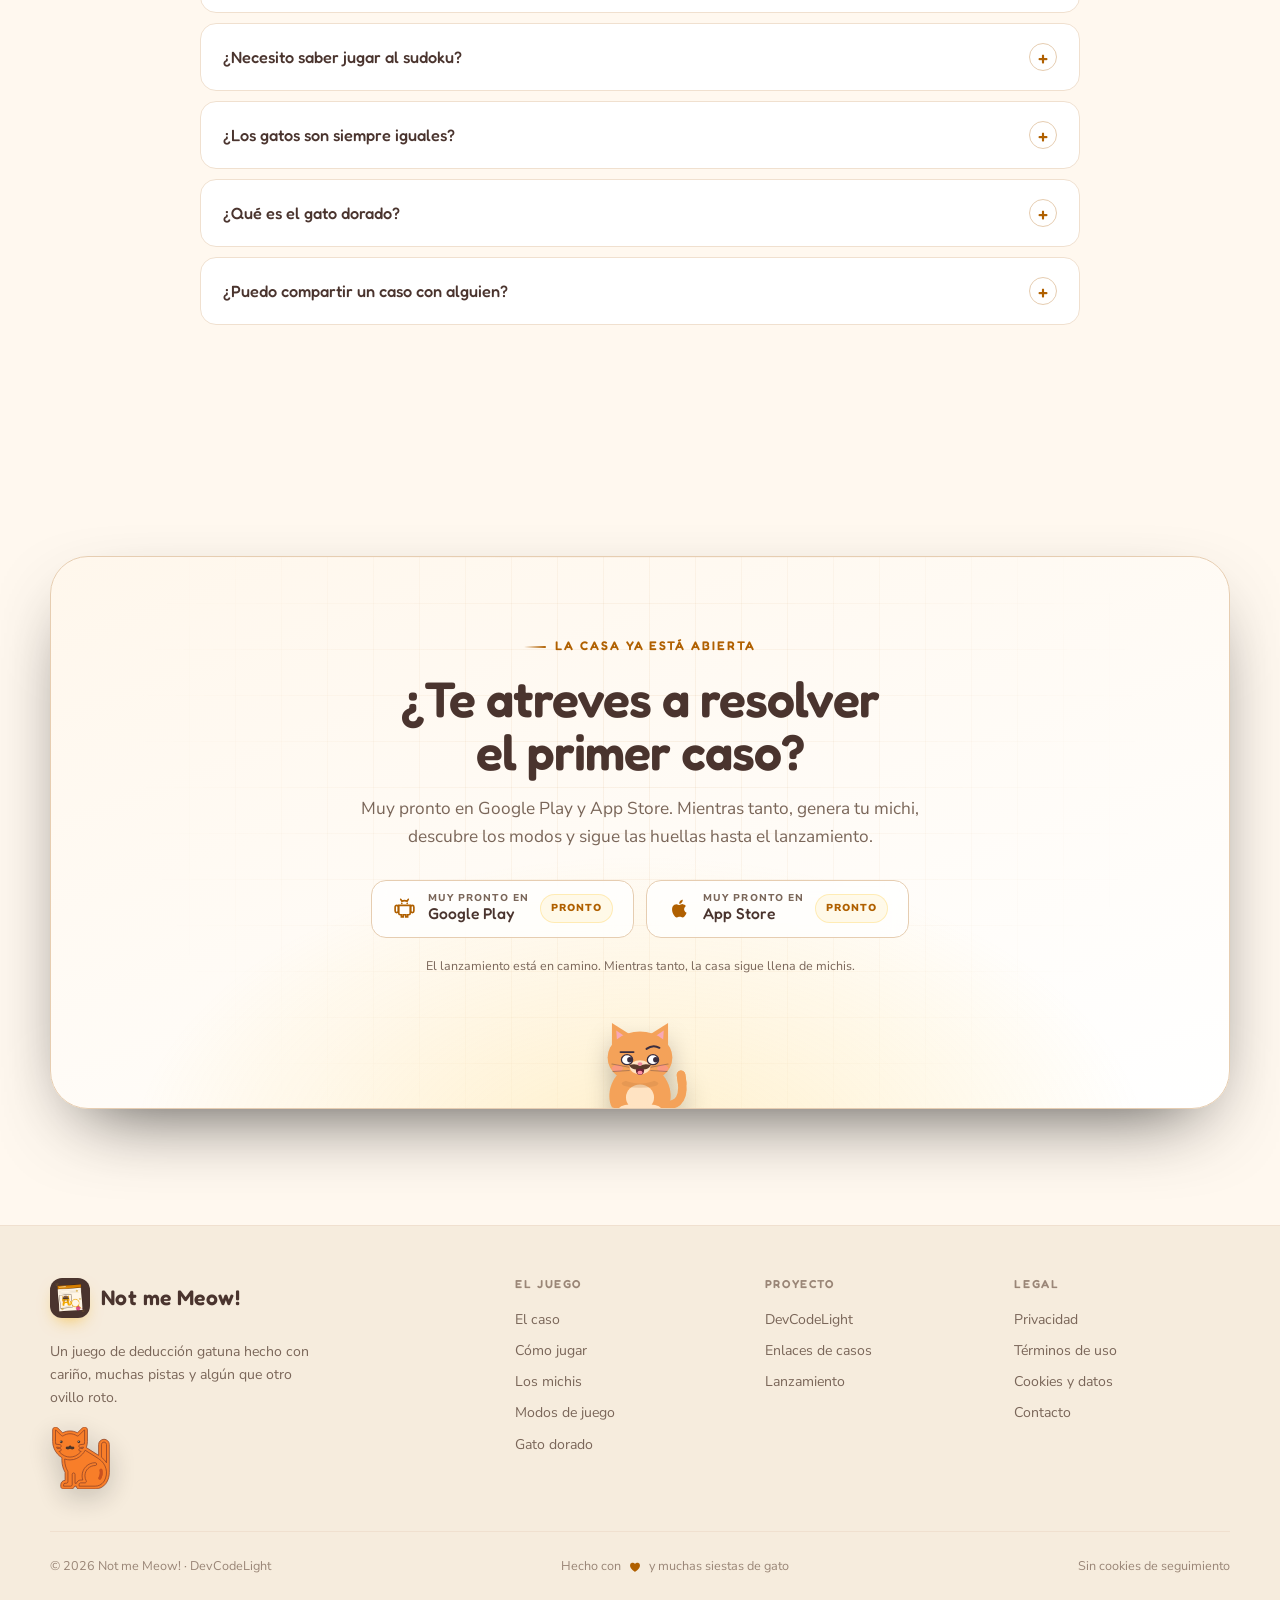
==== commit 7f706918: "Update assets and URLs for Not me Meow! branding - Replaced various image assets including icons and" ====
--- a/index.html
+++ b/index.html
@@ -6,9 +6,9 @@
   <title>Not me Meow! · El juego de deducción gatuna</title>
   <meta name="description" content="Sigue las pistas, coloca a cada michi y descubre quién rompió el ovillo. Un juego de deducción con gatos, casos diarios e historia. Muy pronto en Android e iOS.">
   <meta name="robots" content="index, follow, max-image-preview:large, max-snippet:-1, max-video-preview:-1">
-  <link rel="canonical" href="https://michidoku.devcodelight.com/">
-  <link rel="alternate" hreflang="es" href="https://michidoku.devcodelight.com/">
-  <link rel="alternate" hreflang="x-default" href="https://michidoku.devcodelight.com/">
+  <link rel="canonical" href="https://not-me-meow.devcodelight.com/">
+  <link rel="alternate" hreflang="es" href="https://not-me-meow.devcodelight.com/">
+  <link rel="alternate" hreflang="x-default" href="https://not-me-meow.devcodelight.com/">
   <meta name="theme-color" content="#080b16">
   <meta name="color-scheme" content="dark light">
 
@@ -16,9 +16,9 @@
   <meta property="og:site_name" content="Not me Meow!">
   <meta property="og:title" content="Not me Meow! · ¿Quién rompió el ovillo?">
   <meta property="og:description" content="Un juego de deducción gatuna. Sigue las pistas, coloca a cada michi y encuentra al travieso. Conoce a los gatos, el modo historia y el legendario gato dorado.">
-  <meta property="og:url" content="https://michidoku.devcodelight.com/">
-  <meta property="og:image" content="https://michidoku.devcodelight.com/assets/og-image.png">
-  <meta property="og:image:secure_url" content="https://michidoku.devcodelight.com/assets/og-image.png">
+  <meta property="og:url" content="https://not-me-meow.devcodelight.com/">
+  <meta property="og:image" content="https://not-me-meow.devcodelight.com/assets/og-image.png">
+  <meta property="og:image:secure_url" content="https://not-me-meow.devcodelight.com/assets/og-image.png">
   <meta property="og:image:type" content="image/png">
   <meta property="og:image:width" content="1200">
   <meta property="og:image:height" content="630">
@@ -27,7 +27,7 @@
   <meta name="twitter:card" content="summary_large_image">
   <meta name="twitter:title" content="Not me Meow! · ¿Quién rompió el ovillo?">
   <meta name="twitter:description" content="Un juego de deducción gatuna con casos diarios, historia y un legendario gato dorado.">
-  <meta name="twitter:image" content="https://michidoku.devcodelight.com/assets/og-image.png">
+  <meta name="twitter:image" content="https://not-me-meow.devcodelight.com/assets/og-image.png">
   <meta name="twitter:image:alt" content="Not me Meow!: ¿Quién rompió el ovillo? Juego de deducción gatuna con un michi crema sobre fondo crema.">
 
   <link rel="icon" href="assets/michidoku-icon.svg" type="image/svg+xml">
@@ -67,33 +67,33 @@
     "@graph": [
       {
         "@type": "WebSite",
-        "@id": "https://michidoku.devcodelight.com/#website",
-        "url": "https://michidoku.devcodelight.com/",
+        "@id": "https://not-me-meow.devcodelight.com/#website",
+        "url": "https://not-me-meow.devcodelight.com/",
         "name": "Not me Meow!",
         "description": "Web oficial de Not me Meow!, el juego de deducción gatuna.",
         "inLanguage": "es",
-        "publisher": { "@id": "https://michidoku.devcodelight.com/#organization" }
+        "publisher": { "@id": "https://not-me-meow.devcodelight.com/#organization" }
       },
       {
         "@type": "Organization",
-        "@id": "https://michidoku.devcodelight.com/#organization",
+        "@id": "https://not-me-meow.devcodelight.com/#organization",
         "name": "DevCodeLight",
         "url": "https://devcodelight.com",
         "logo": {
           "@type": "ImageObject",
-          "url": "https://michidoku.devcodelight.com/assets/icon.png",
+          "url": "https://not-me-meow.devcodelight.com/assets/icon.png",
           "width": 1024,
           "height": 1024
         }
       },
       {
         "@type": "VideoGame",
-        "@id": "https://michidoku.devcodelight.com/#videogame",
+        "@id": "https://not-me-meow.devcodelight.com/#videogame",
         "name": "Not me Meow!",
         "alternateName": ["Not me Meow! Cat Game", "Juego de deducción gatuna"],
         "description": "Juego de deducción gatuna: sigue las pistas, coloca a los gatos en la casa y descubre al travieso que rompió el ovillo.",
-        "url": "https://michidoku.devcodelight.com/",
-        "image": "https://michidoku.devcodelight.com/assets/og-image.png",
+        "url": "https://not-me-meow.devcodelight.com/",
+        "image": "https://not-me-meow.devcodelight.com/assets/og-image.png",
         "inLanguage": ["es", "en"],
         "genre": ["Puzzle", "Deducción", "Lógica"],
         "applicationCategory": "Game",
@@ -105,12 +105,12 @@
           "priceCurrency": "EUR",
           "availability": "https://schema.org/PreOrder"
         },
-        "publisher": { "@id": "https://michidoku.devcodelight.com/#organization" },
-        "isPartOf": { "@id": "https://michidoku.devcodelight.com/#website" }
+        "publisher": { "@id": "https://not-me-meow.devcodelight.com/#organization" },
+        "isPartOf": { "@id": "https://not-me-meow.devcodelight.com/#website" }
       },
       {
         "@type": "FAQPage",
-        "@id": "https://michidoku.devcodelight.com/#faq",
+        "@id": "https://not-me-meow.devcodelight.com/#faq",
         "mainEntity": [
           {
             "@type": "Question",
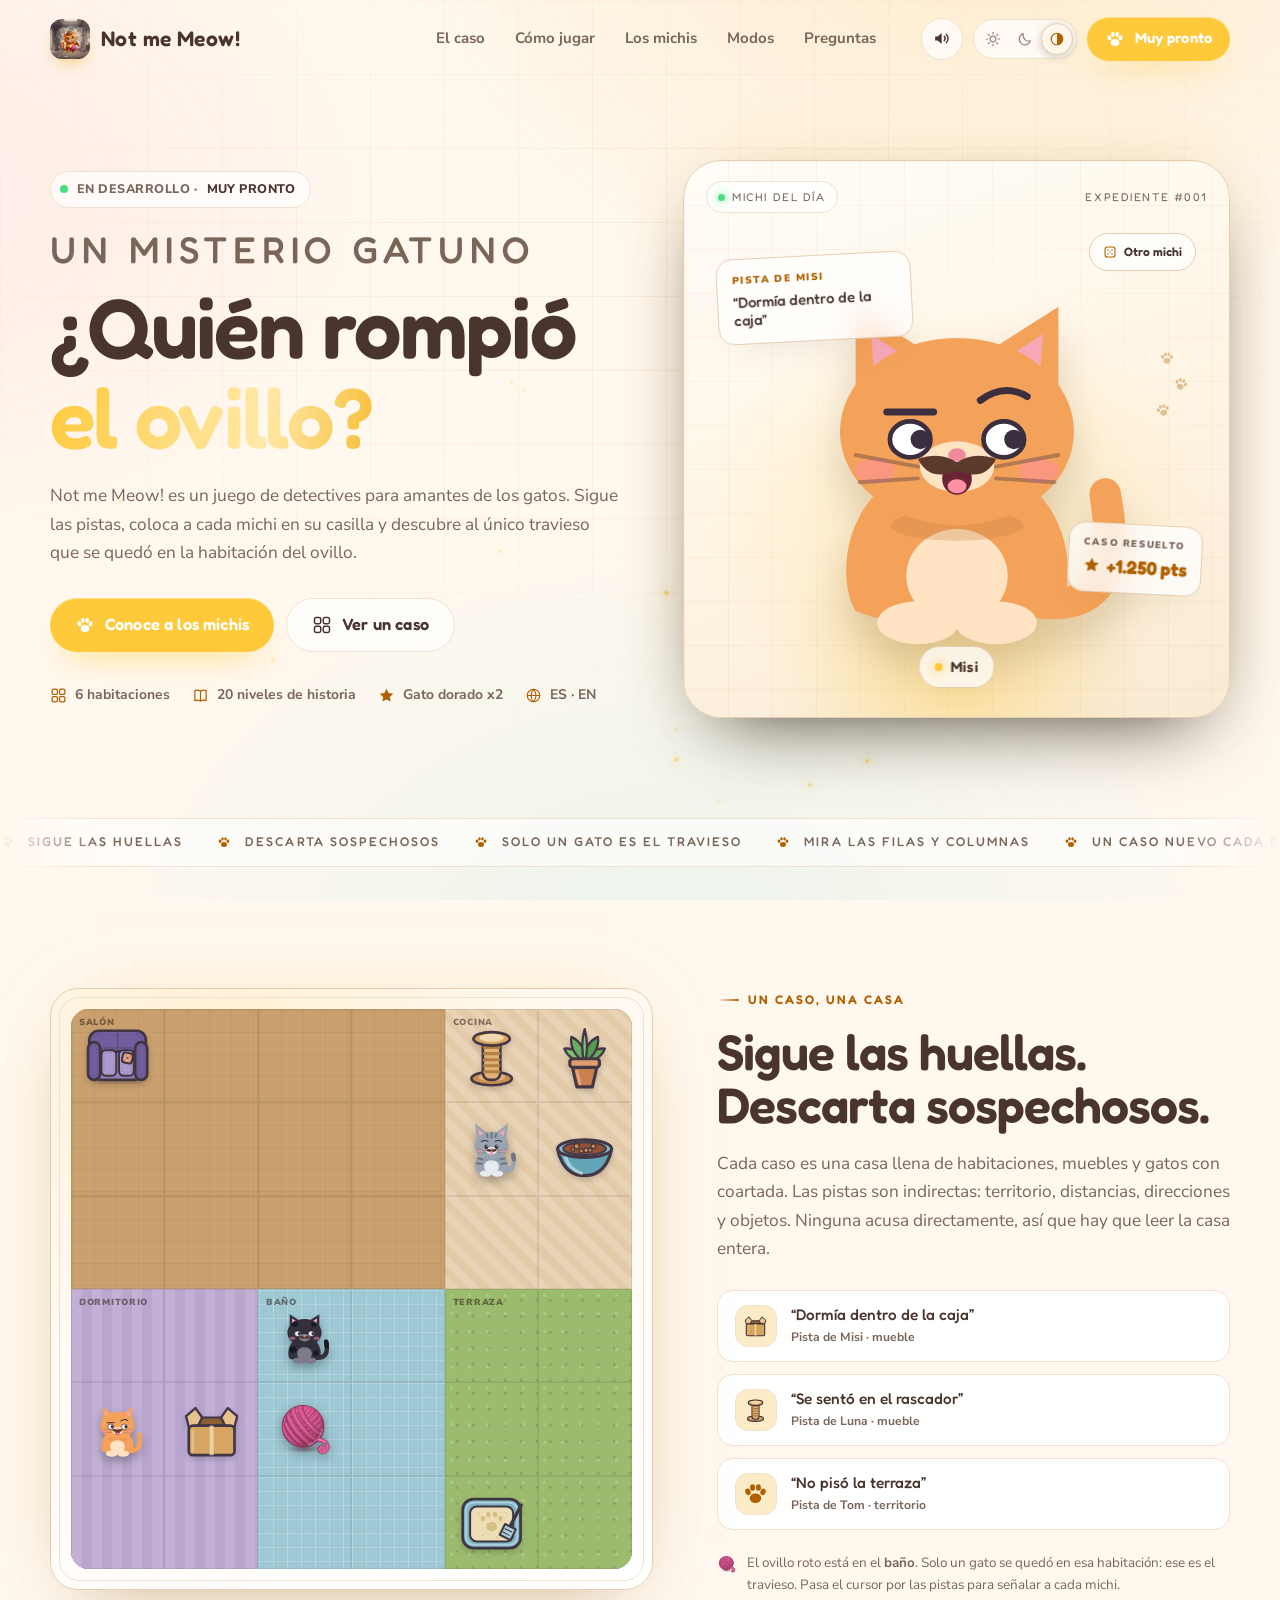
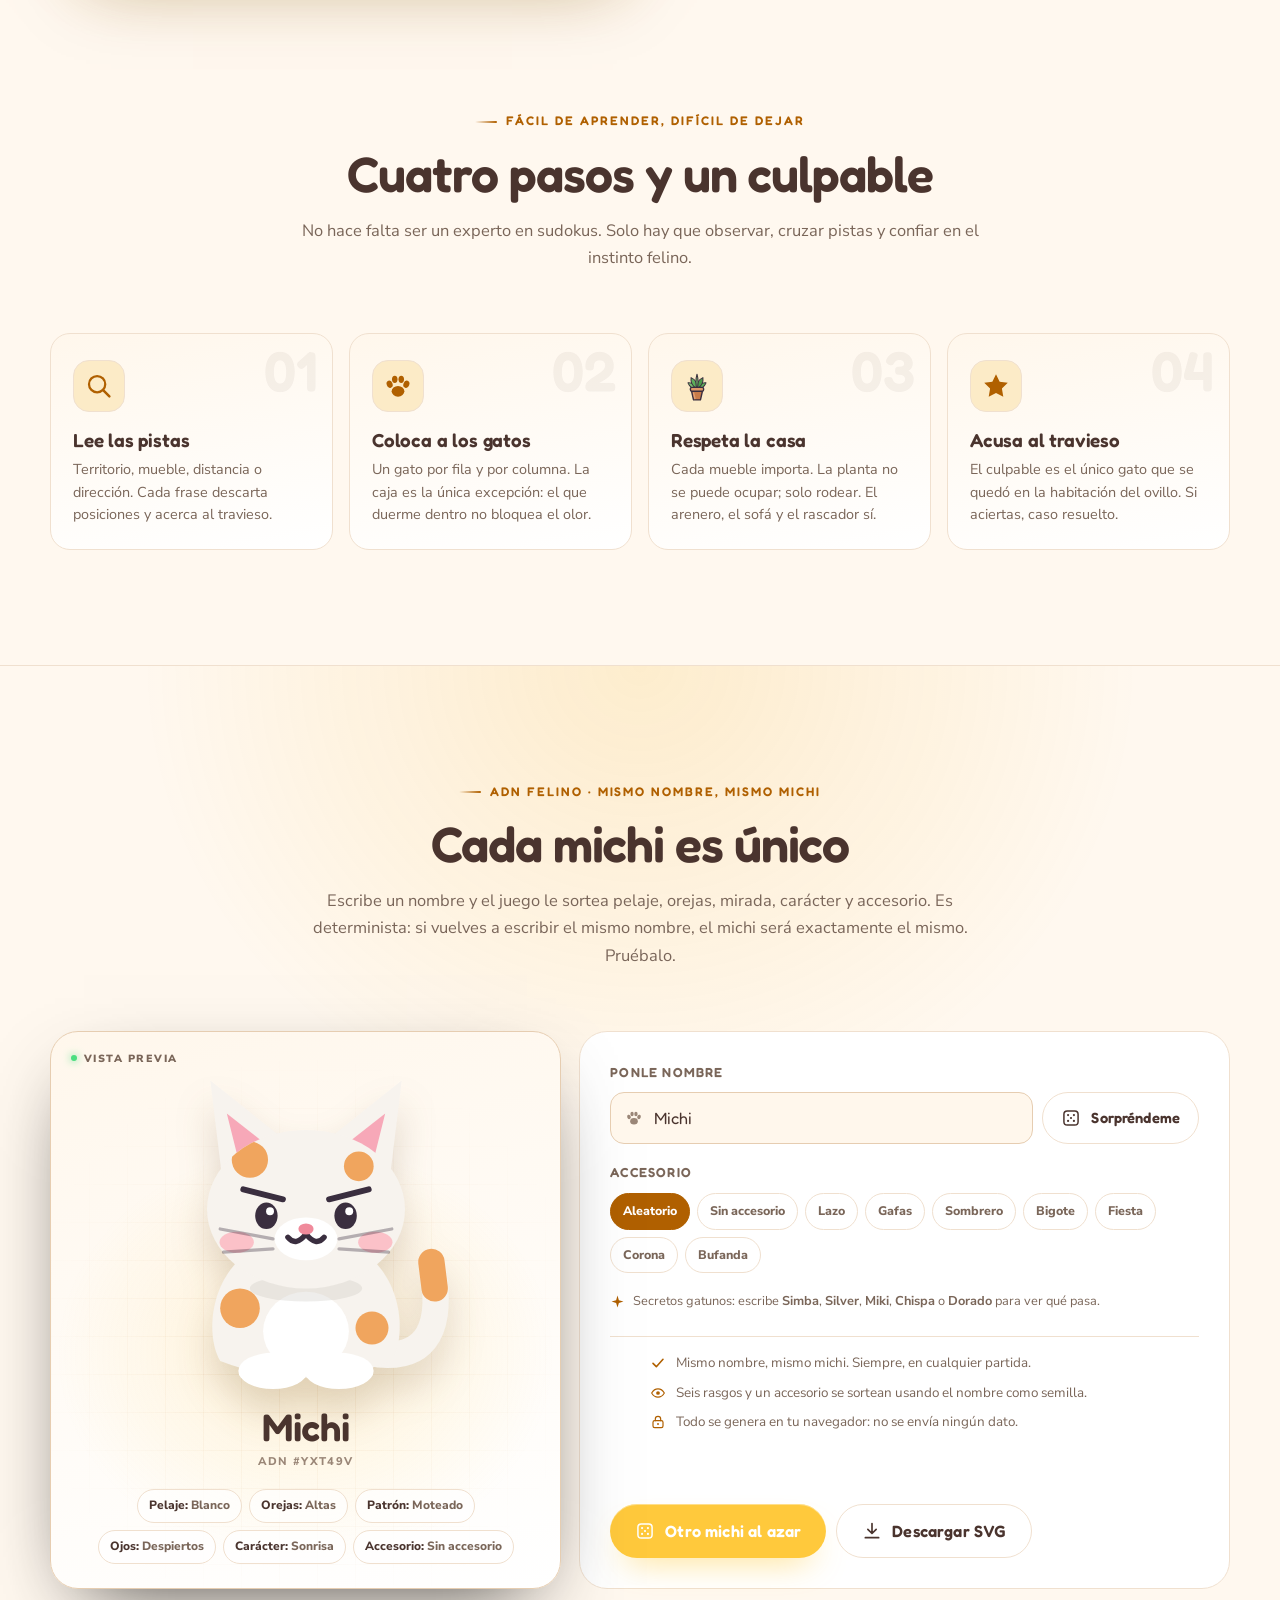
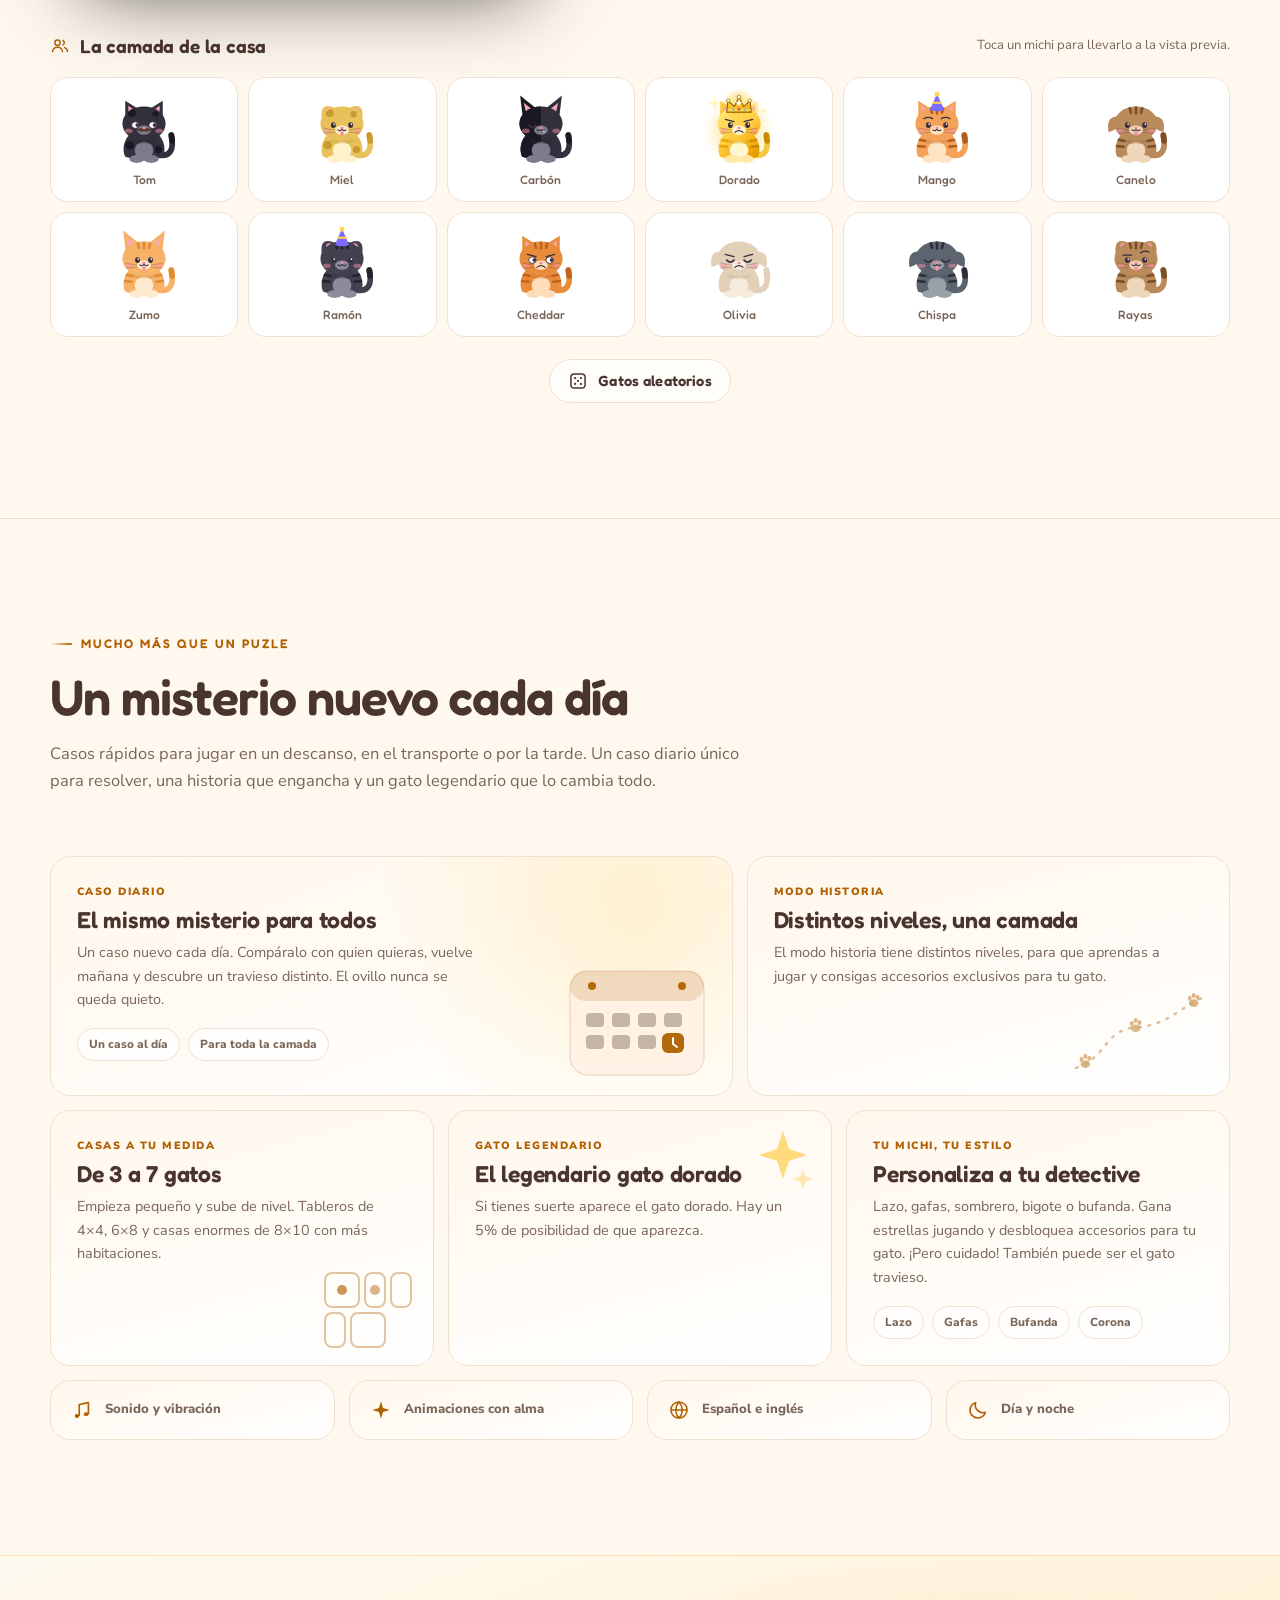
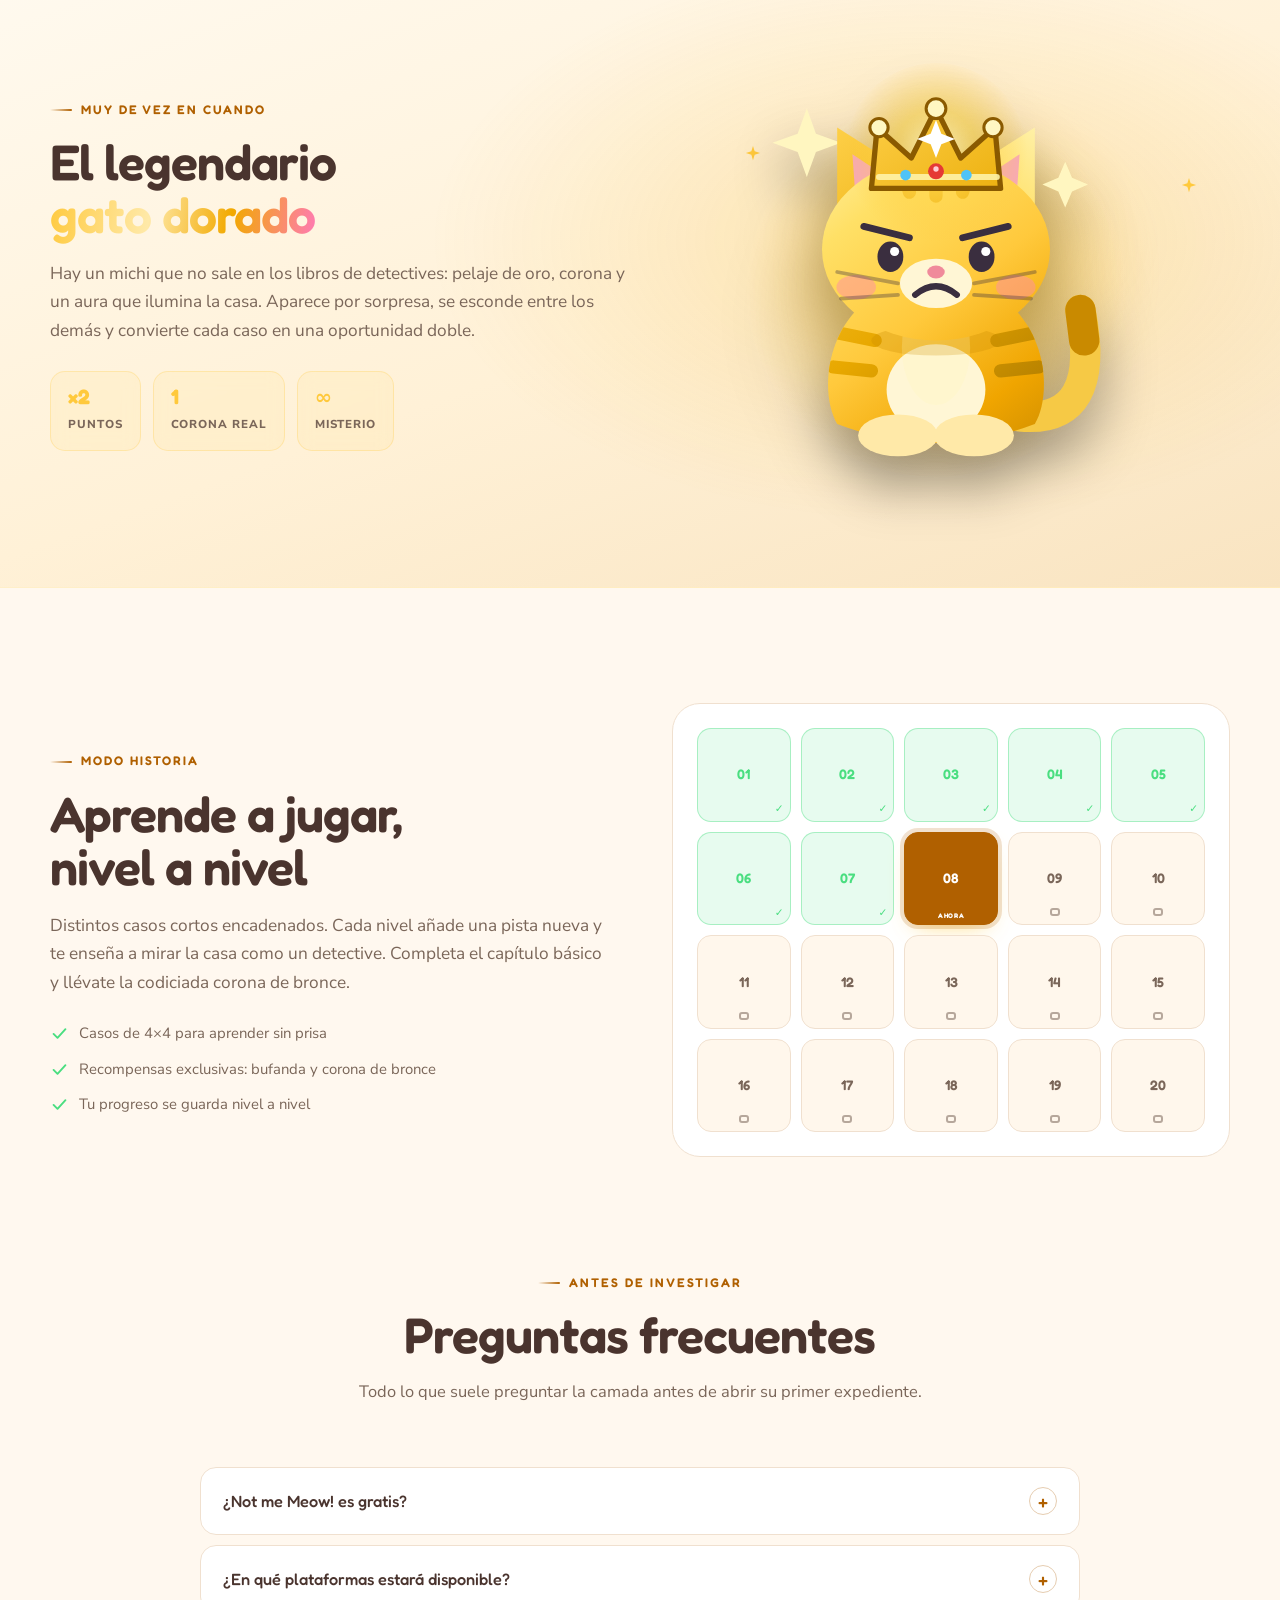
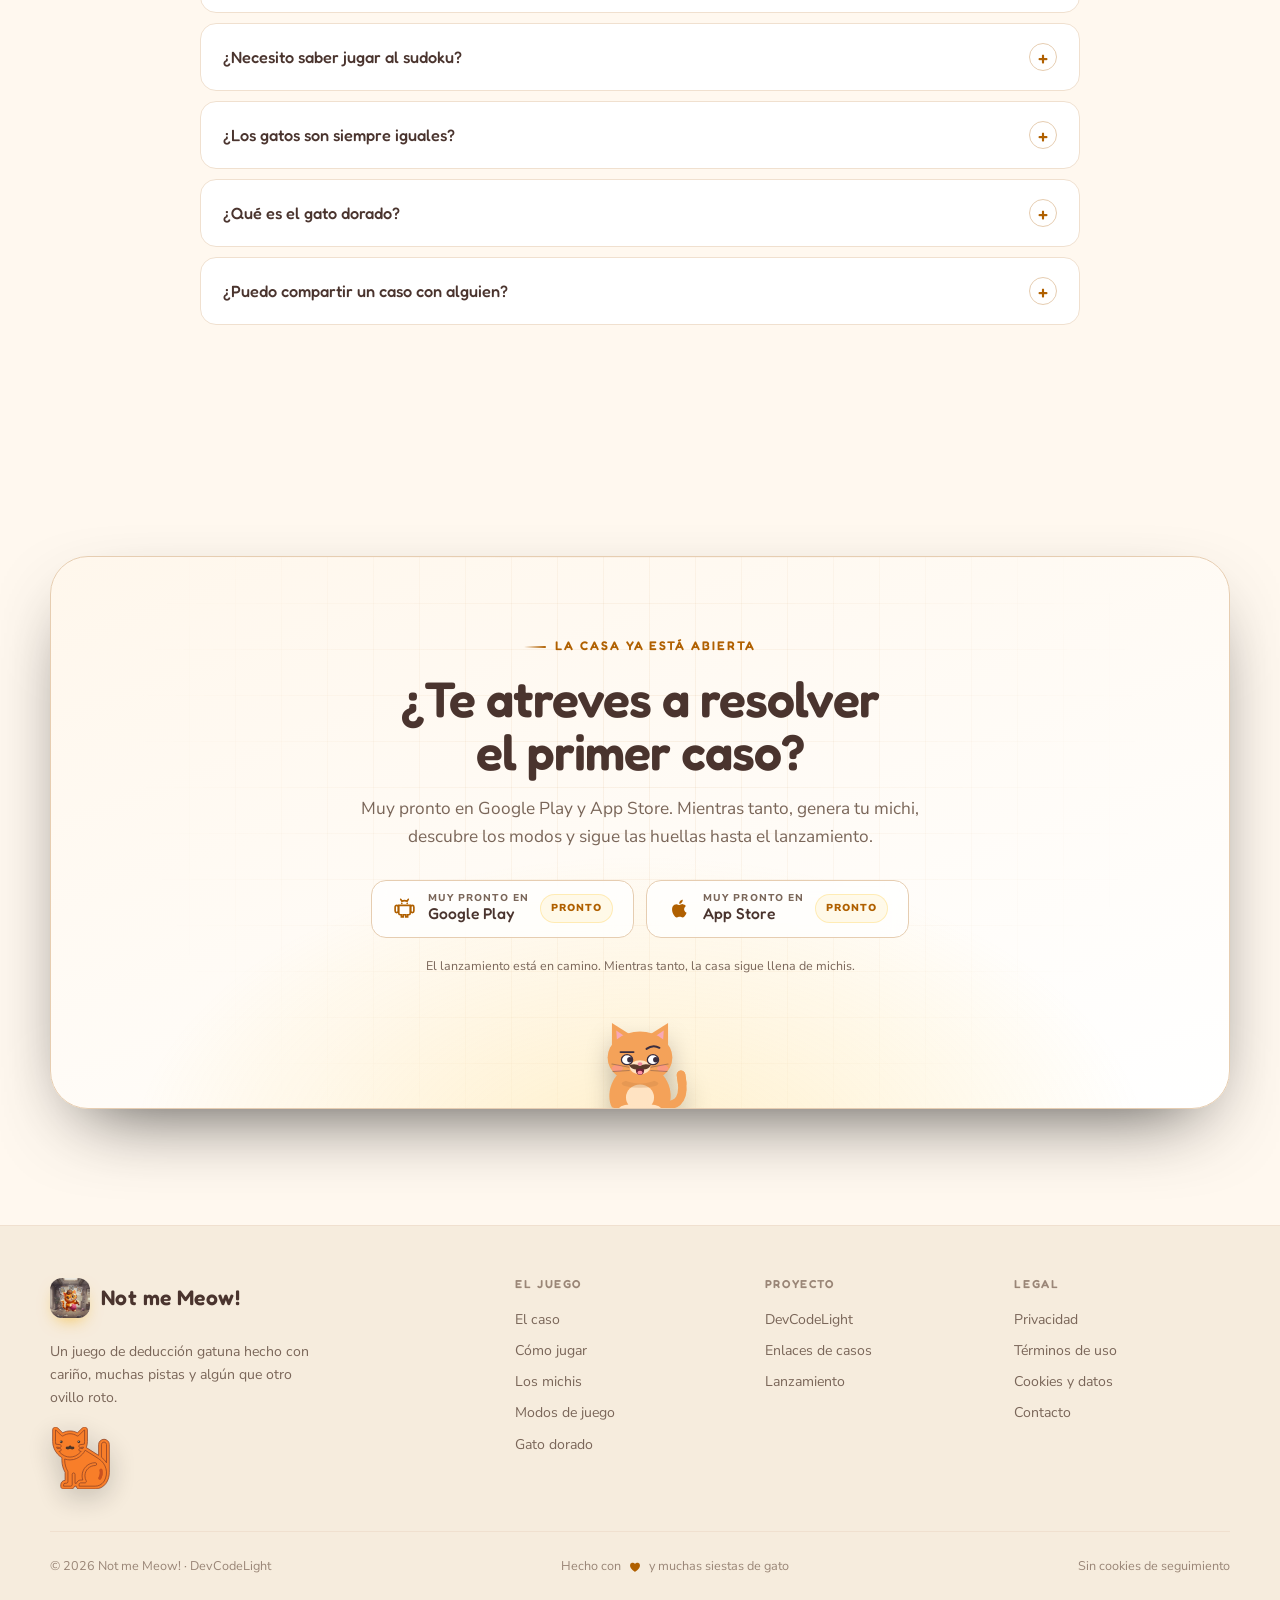
==== commit 04f3b070: "Actualizar versión de archivos y enlaces a recursos para la nueva versión del proyecto." ====
--- a/index.html
+++ b/index.html
@@ -22,16 +22,16 @@
   <meta property="og:image:type" content="image/png">
   <meta property="og:image:width" content="1200">
   <meta property="og:image:height" content="630">
-  <meta property="og:image:alt" content="Not me Meow!: ¿Quién rompió el ovillo? Juego de deducción gatuna con un michi crema sobre fondo crema.">
+  <meta property="og:image:alt" content="Not me Meow!: ¿Quién rompió el ovillo? Un michi detective naranja con lupa y ovillo rosa frente a un corcho lleno de retratos de gatos.">
   <meta property="og:locale" content="es_ES">
   <meta name="twitter:card" content="summary_large_image">
   <meta name="twitter:title" content="Not me Meow! · ¿Quién rompió el ovillo?">
   <meta name="twitter:description" content="Un juego de deducción gatuna con casos diarios, historia y un legendario gato dorado.">
   <meta name="twitter:image" content="https://not-me-meow.devcodelight.com/assets/og-image.png">
-  <meta name="twitter:image:alt" content="Not me Meow!: ¿Quién rompió el ovillo? Juego de deducción gatuna con un michi crema sobre fondo crema.">
-
-  <link rel="icon" href="assets/michidoku-icon.svg" type="image/svg+xml">
-  <link rel="icon" href="assets/logo.png" type="image/png">
+  <meta name="twitter:image:alt" content="Not me Meow!: ¿Quién rompió el ovillo? Un michi detective naranja con lupa y ovillo rosa frente a un corcho lleno de retratos de gatos.">
+
+  <link rel="icon" href="assets/icon-192.png" sizes="192x192" type="image/png">
+  <link rel="icon" href="assets/logo.png" sizes="256x256" type="image/png">
   <link rel="apple-touch-icon" href="assets/apple-touch-icon.png" sizes="180x180">
   <link rel="manifest" href="manifest.webmanifest">
   <meta name="apple-mobile-web-app-capable" content="yes">
@@ -42,7 +42,7 @@
   <link rel="preconnect" href="https://fonts.googleapis.com">
   <link rel="preconnect" href="https://fonts.gstatic.com" crossorigin>
   <link href="https://fonts.googleapis.com/css2?family=Fredoka:wght@400;500;600;700&family=Nunito+Sans:opsz,wght@6..12,400;6..12,600;6..12,700;6..12,800;6..12,900&display=swap" rel="stylesheet">
-  <link rel="stylesheet" href="styles.css?v=11">
+  <link rel="stylesheet" href="styles.css?v=12">
 
   <script>
     (function () {
@@ -82,8 +82,8 @@
         "logo": {
           "@type": "ImageObject",
           "url": "https://not-me-meow.devcodelight.com/assets/icon.png",
-          "width": 1024,
-          "height": 1024
+          "width": 512,
+          "height": 512
         }
       },
       {
@@ -952,9 +952,9 @@
     </div>
   </footer>
 
-  <script src="sonidos.js?v=11" defer></script>
-  <script src="cats.js?v=11" defer></script>
-  <script src="app.js?v=11" defer></script>
-  <script src="pwa.js?v=11" defer></script>
+  <script src="sonidos.js?v=12" defer></script>
+  <script src="cats.js?v=12" defer></script>
+  <script src="app.js?v=12" defer></script>
+  <script src="pwa.js?v=12" defer></script>
 </body>
 </html>
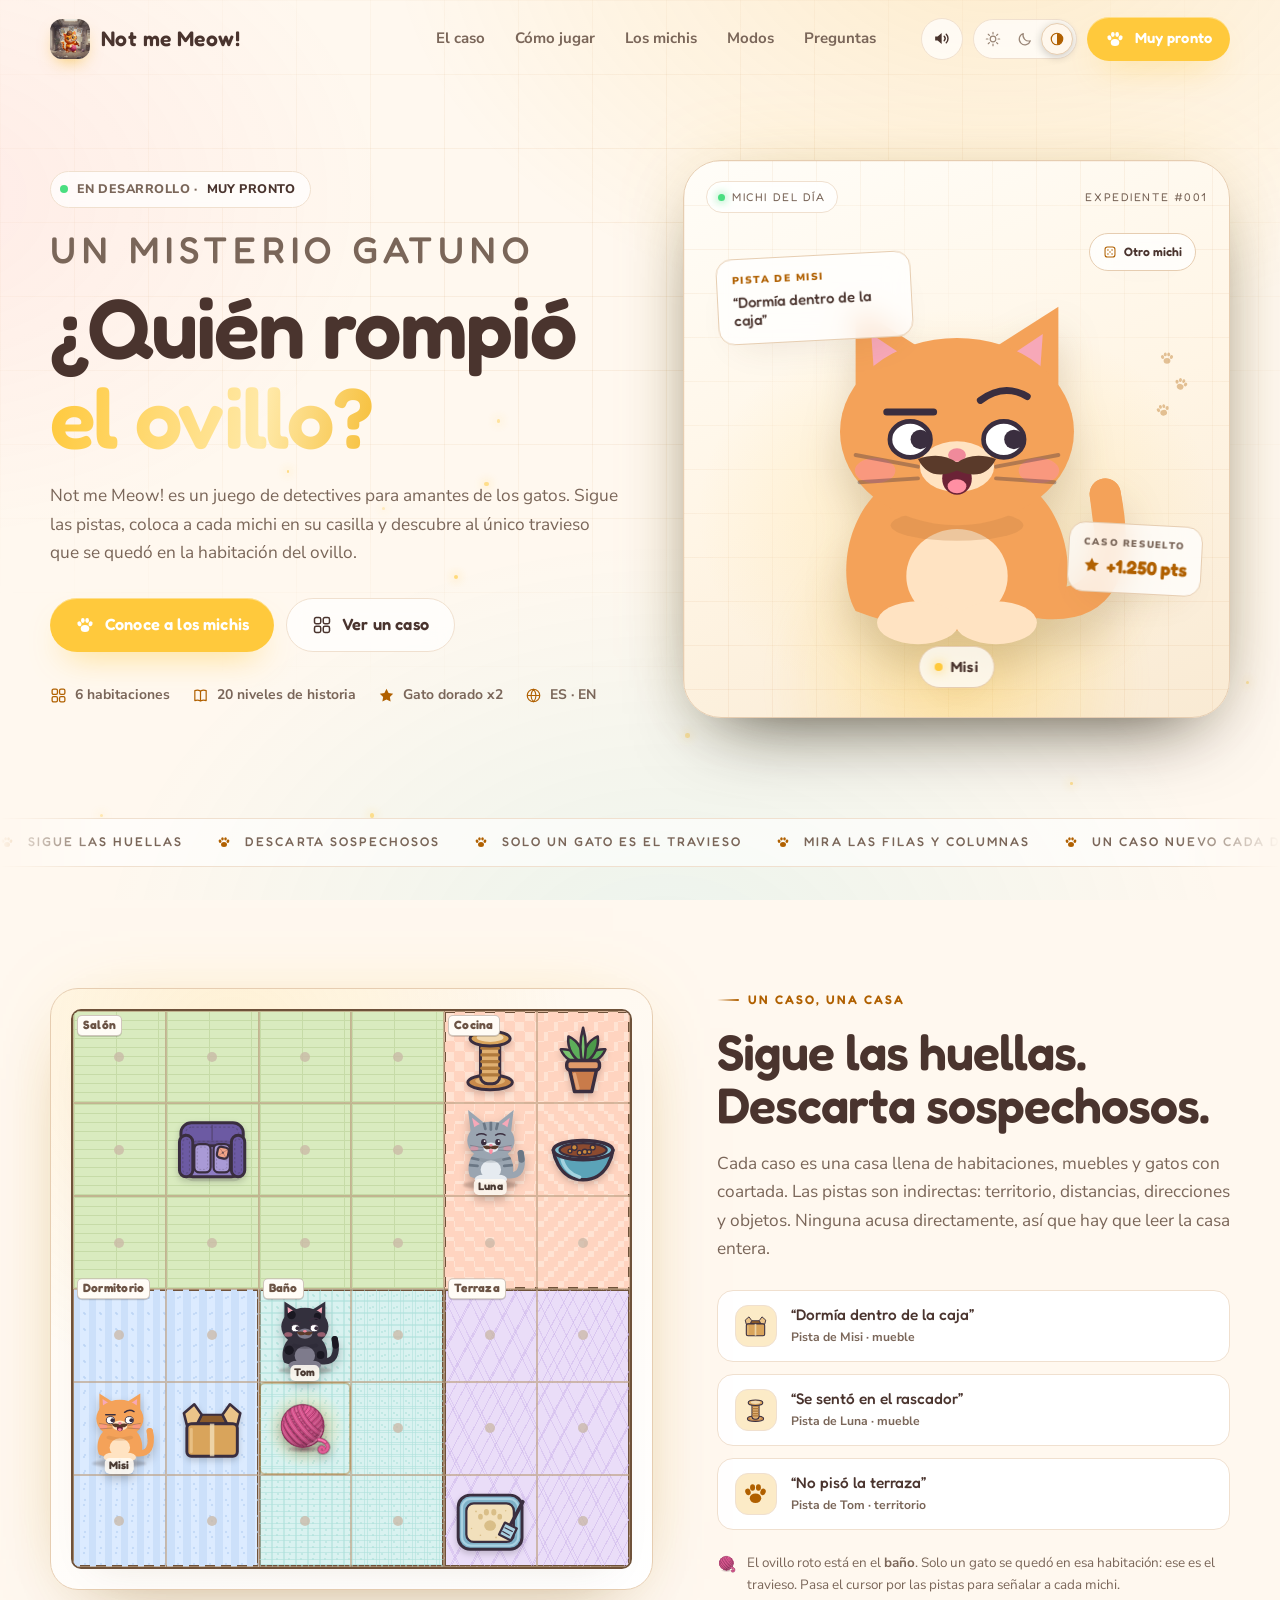
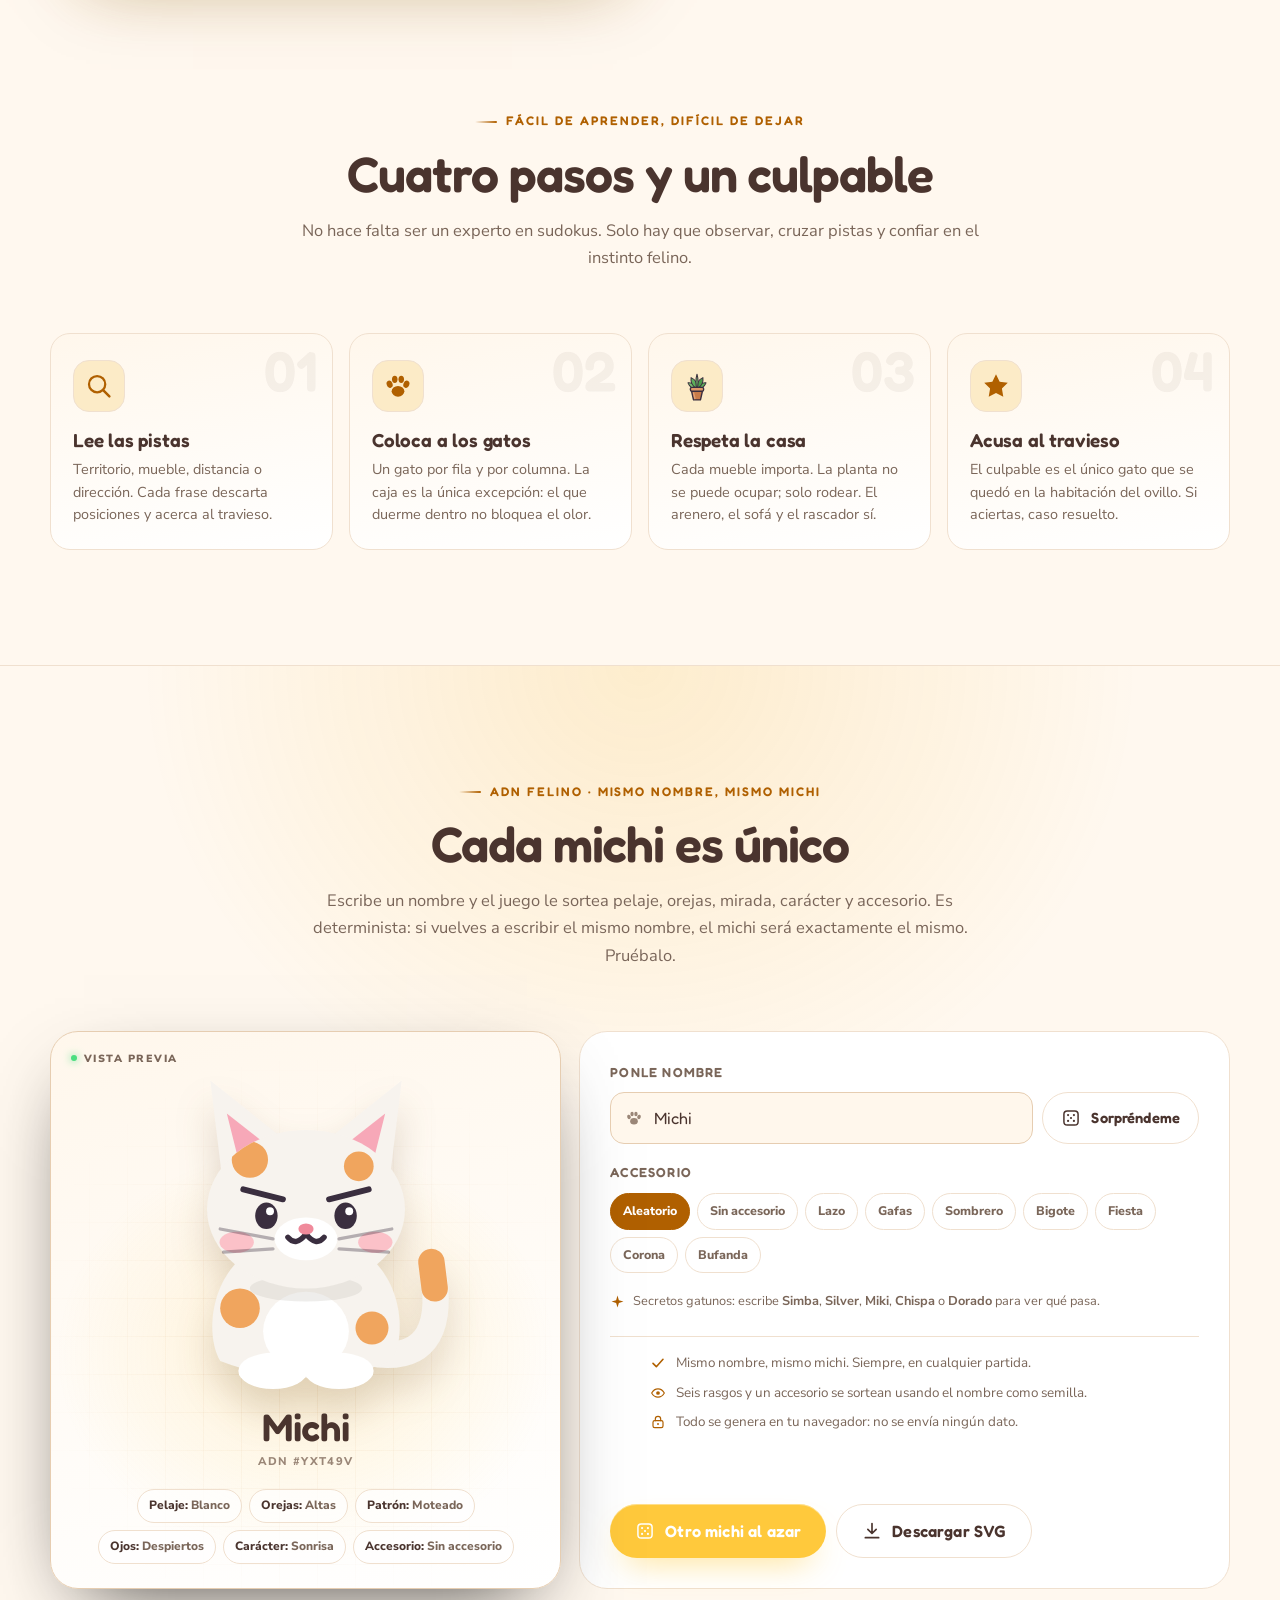
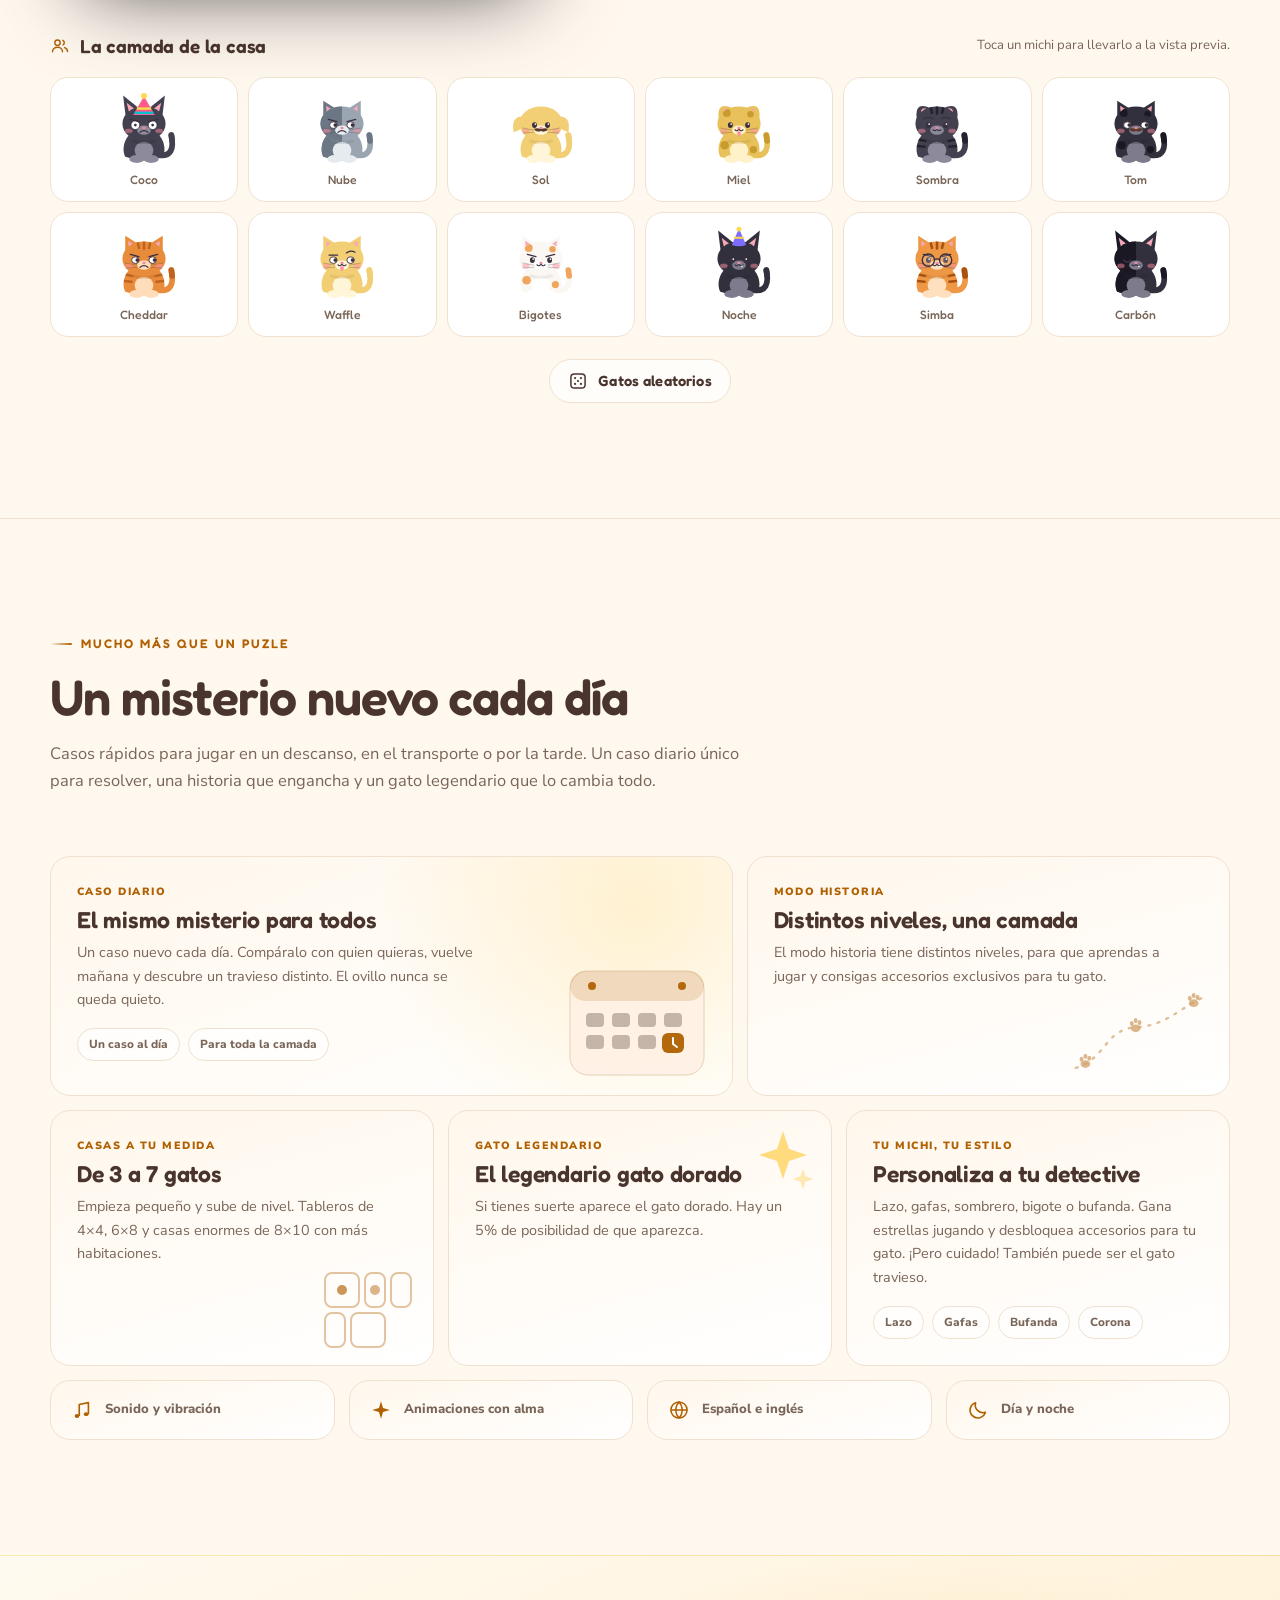
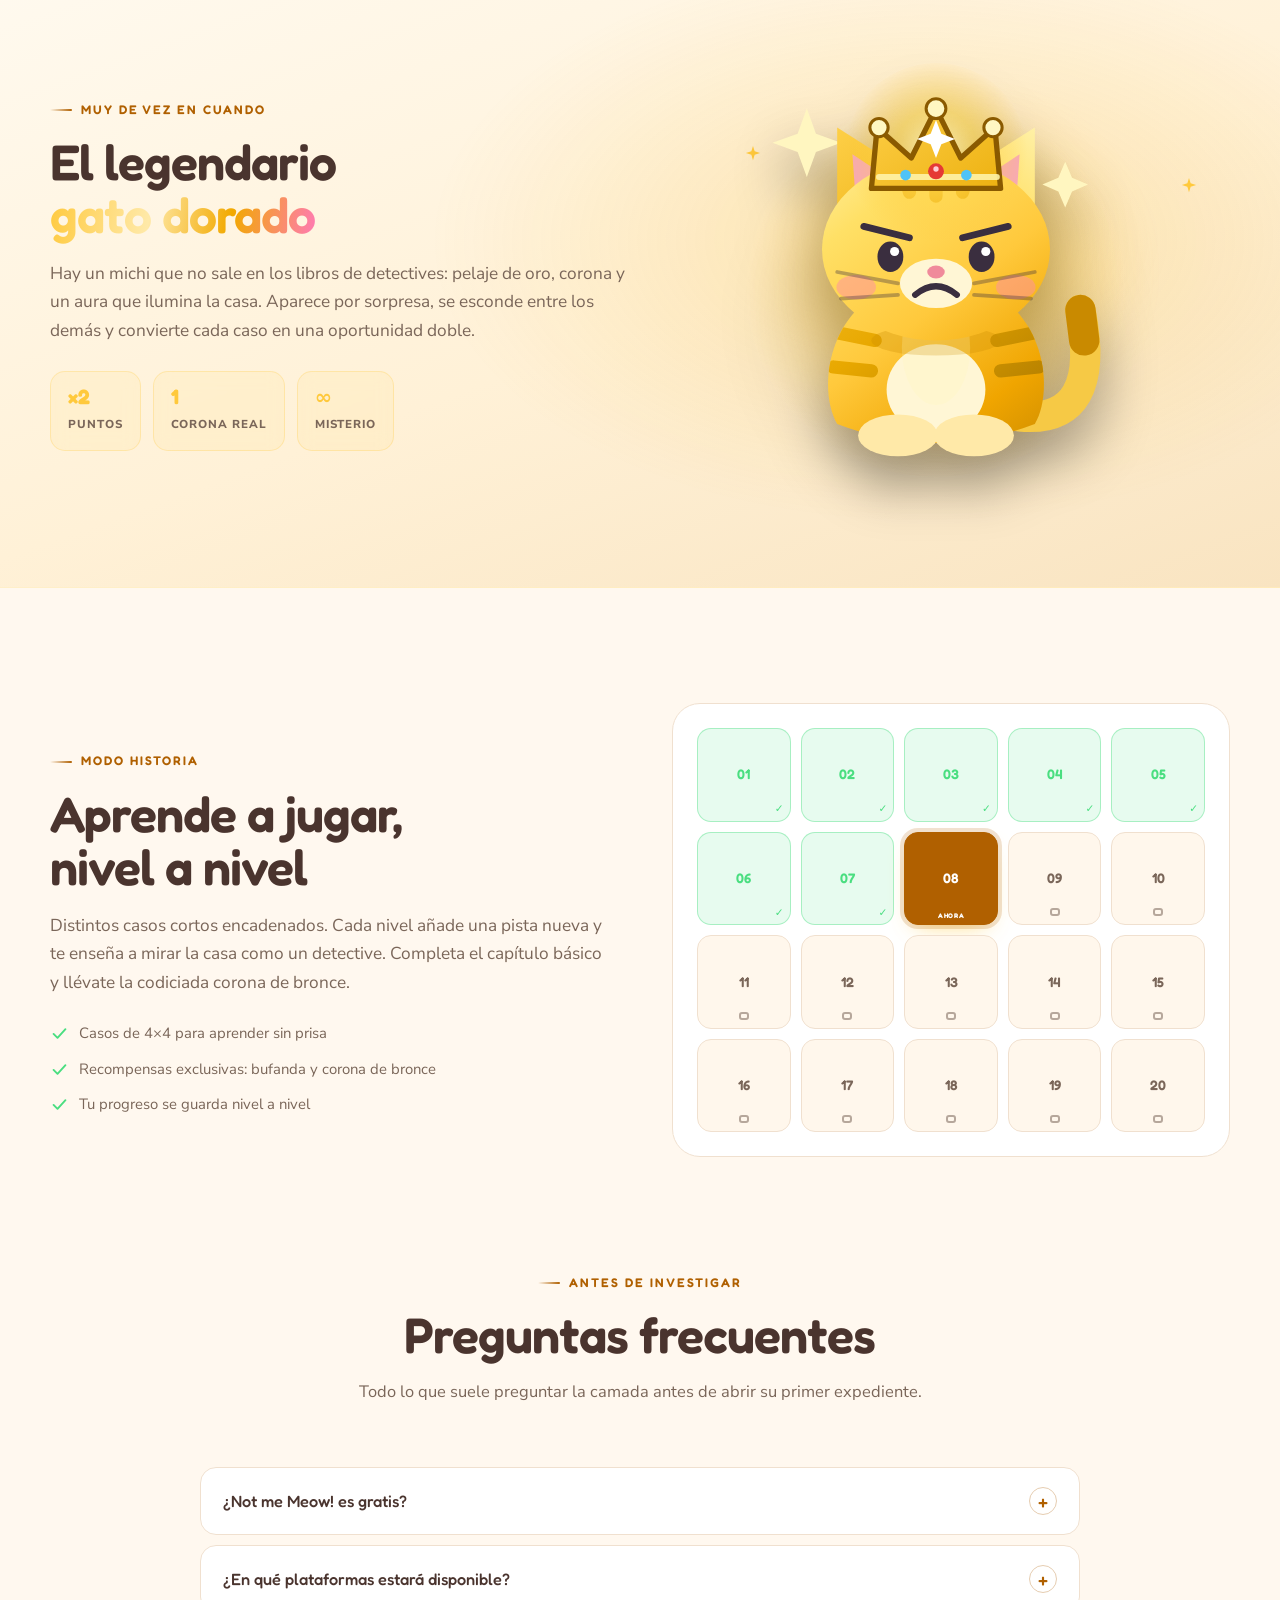
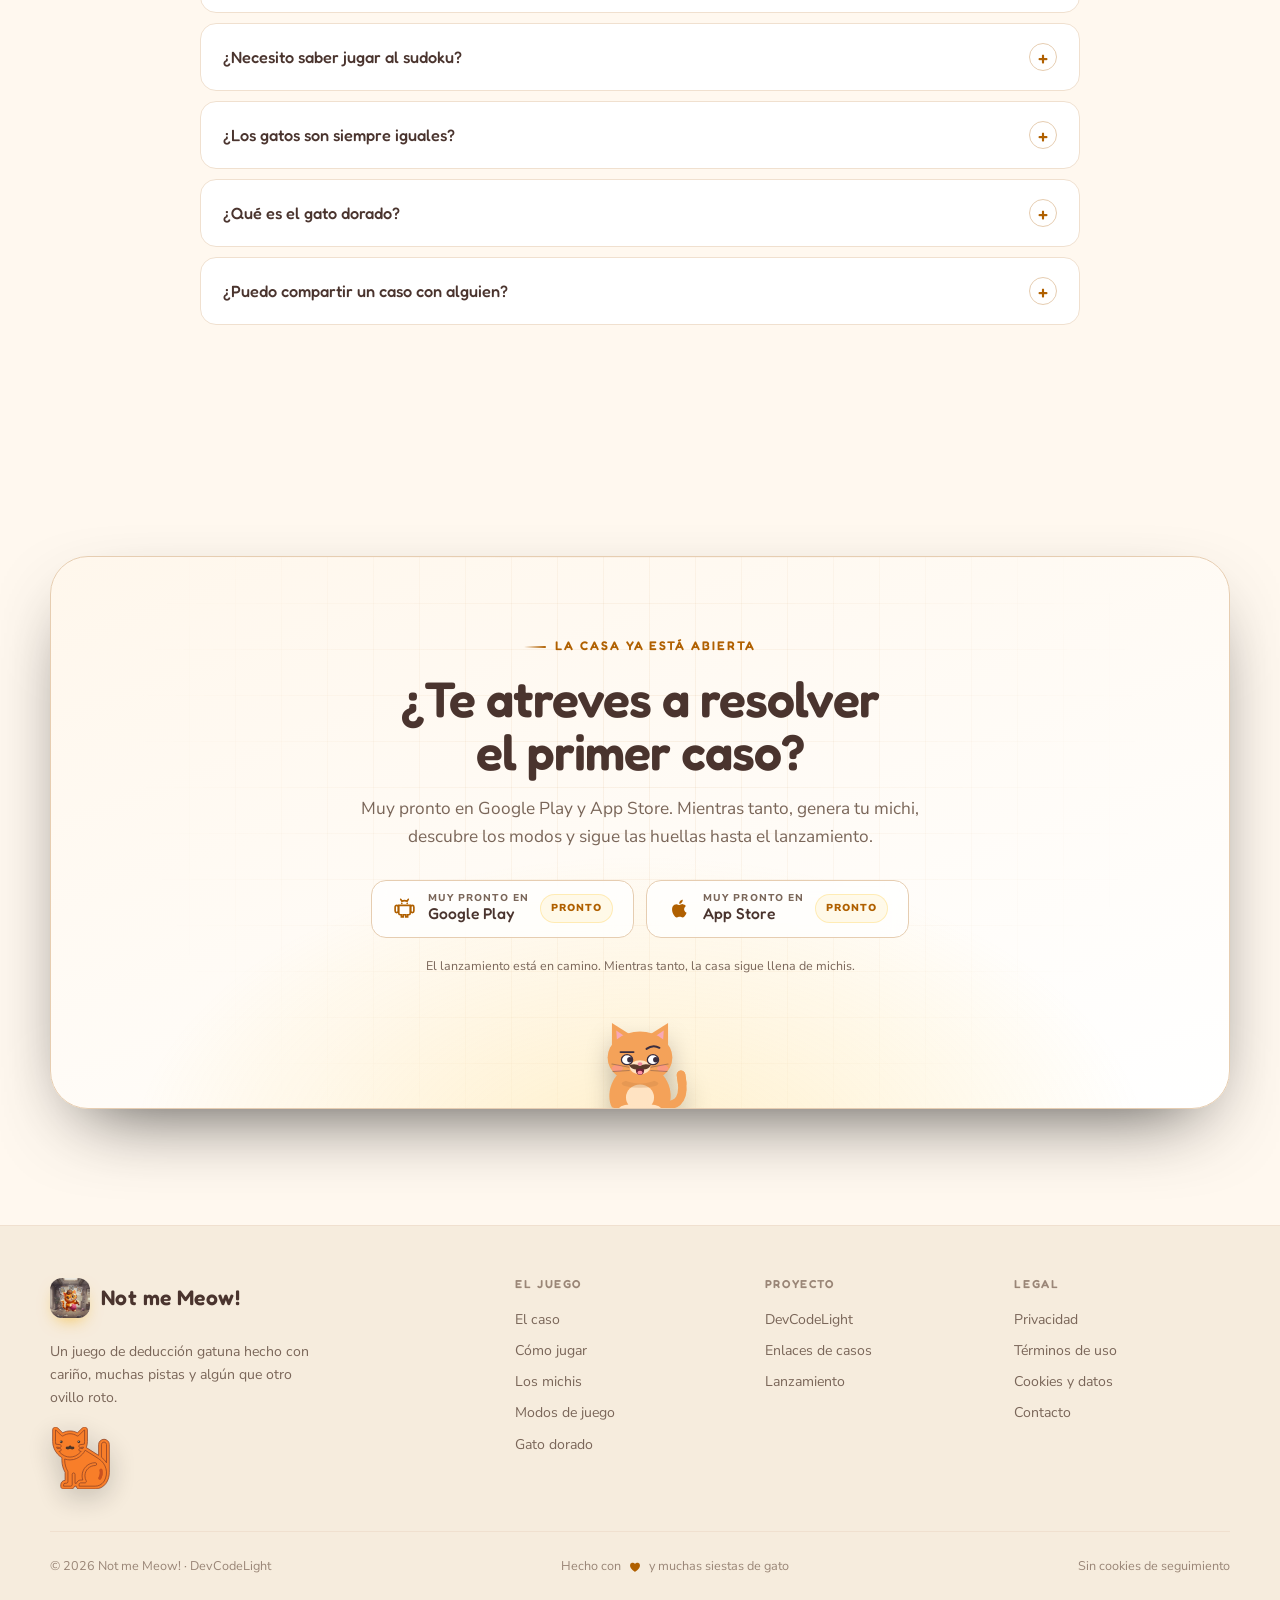
==== commit 1b1e40f8: "Actualizar versiones de archivos y enlaces a recursos a la versión 13 del proyecto." ====
--- a/index.html
+++ b/index.html
@@ -42,7 +42,7 @@
   <link rel="preconnect" href="https://fonts.googleapis.com">
   <link rel="preconnect" href="https://fonts.gstatic.com" crossorigin>
   <link href="https://fonts.googleapis.com/css2?family=Fredoka:wght@400;500;600;700&family=Nunito+Sans:opsz,wght@6..12,400;6..12,600;6..12,700;6..12,800;6..12,900&display=swap" rel="stylesheet">
-  <link rel="stylesheet" href="styles.css?v=12">
+  <link rel="stylesheet" href="styles.css?v=13">
 
   <script>
     (function () {
@@ -952,9 +952,9 @@
     </div>
   </footer>
 
-  <script src="sonidos.js?v=12" defer></script>
-  <script src="cats.js?v=12" defer></script>
-  <script src="app.js?v=12" defer></script>
-  <script src="pwa.js?v=12" defer></script>
+  <script src="sonidos.js?v=13" defer></script>
+  <script src="cats.js?v=13" defer></script>
+  <script src="app.js?v=13" defer></script>
+  <script src="pwa.js?v=13" defer></script>
 </body>
 </html>
--- a/styles.css
+++ b/styles.css
@@ -958,84 +958,205 @@
   box-shadow: var(--board-shadow), 0 0 80px -40px rgba(255, 201, 60, 0.5);
 }
 
-.house-frame::before {
-  content: '';
-  position: absolute;
-  inset: 8px;
-  border: 1px solid var(--border);
-  border-radius: calc(var(--radius-lg) - 8px);
-  pointer-events: none;
-}
-
 .house {
+  /* Paleta de la casa clásica del juego (día). El tema noche la sobrescribe. */
+  --floor-wall: #6f523a;
+  --floor-grid: #bfa184;
+  --floor-dot: #c9b7a6;
+  --floor-label-bg: #fffcf6;
+  --floor-label-text: #6b5344;
+  --floor-label-border: rgba(122, 98, 82, 0.35);
+  --cat-chip-bg: rgba(255, 250, 242, 0.9);
+  --cat-chip-text: #4a3a32;
+  --cat-shadow: rgba(46, 31, 22, 0.22);
+  --board-hover: rgba(176, 96, 0, 0.11);
+  --yarn-frame: rgba(161, 92, 0, 0.35);
+  --yarn-halo: rgba(255, 201, 60, 0.42);
   display: grid;
   grid-template-columns: repeat(6, 1fr);
   grid-template-rows: repeat(6, 1fr);
   aspect-ratio: 1;
-  border-radius: 18px;
+  position: relative;
   overflow: hidden;
-  position: relative;
-  box-shadow: 0 0 0 1px var(--border-strong) inset, 0 24px 50px -30px var(--shadow) inset;
-  background: #1b1a29;
-}
-
+  border-radius: 10px;
+  border: 2px solid var(--floor-wall);
+  background: var(--floor-label-bg);
+  box-shadow: 0 18px 40px -26px var(--shadow), 0 0 0 1px rgba(0, 0, 0, 0.22) inset;
+}
+
+[data-theme='noche'] .house {
+  --floor-wall: #0b0a10;
+  --floor-grid: #8f765a;
+  --floor-dot: #6b5a48;
+  --floor-label-bg: #1e2638;
+  --floor-label-text: #f0e1c4;
+  --floor-label-border: rgba(255, 224, 170, 0.25);
+  --cat-chip-bg: rgba(30, 38, 56, 0.92);
+  --cat-chip-text: #f6e9d2;
+  --cat-shadow: rgba(0, 0, 0, 0.5);
+  --board-hover: rgba(227, 192, 138, 0.12);
+  --yarn-frame: rgba(227, 192, 138, 0.4);
+  --yarn-halo: rgba(255, 210, 120, 0.35);
+}
+
+/* Suelos por habitación --------------------------------------------------- */
+.house-floors {
+  position: absolute;
+  inset: 0;
+  z-index: 0;
+  pointer-events: none;
+}
+
+.room {
+  position: absolute;
+  overflow: hidden;
+  background-color: var(--floor-base);
+  box-shadow: inset 0 0 0 2px var(--floor-wall);
+}
+
+.room-salon {
+  --floor-base: #e6f2d5;
+  --floor-tono: #d9ebbf;
+  --floor-linea: #c6dba7;
+  /* Tarima: tablas horizontales con juntas alternas. */
+  background-color: var(--floor-tono);
+  background-image:
+    repeating-linear-gradient(0deg, var(--floor-linea) 0 1px, transparent 1px 9px),
+    repeating-linear-gradient(90deg, var(--floor-linea) 0 1px, transparent 1px 42px);
+}
+
+.room-cocina {
+  --floor-base: #ffe3d3;
+  --floor-tono: #ffd4c0;
+  --floor-linea: #efc0a6;
+  /* Baldosas en damero con junta marcada. */
+  background-image:
+    linear-gradient(45deg, var(--floor-tono) 25%, transparent 25%, transparent 75%, var(--floor-tono) 75%),
+    linear-gradient(45deg, var(--floor-tono) 25%, transparent 25%, transparent 75%, var(--floor-tono) 75%);
+  background-size: 20px 20px;
+  background-position: 0 0, 10px 10px;
+}
+
+.room-dormitorio {
+  --floor-base: #dcebff;
+  --floor-tono: #cce0fa;
+  --floor-linea: #b5cff2;
+  /* Papel pintado de rayas verticales con un lunar. */
+  background-image:
+    radial-gradient(circle at 11px 8px, color-mix(in srgb, var(--floor-linea) 60%, transparent) 1.2px, transparent 1.6px),
+    repeating-linear-gradient(90deg, var(--floor-tono) 0 6px, transparent 6px 16px);
+  background-size: 16px 16px, auto;
+}
+
+.room-bano {
+  --floor-base: #d9f2f0;
+  --floor-tono: #c7eae6;
+  --floor-linea: #ace0da;
+  /* Azulejos pequeños con una pastilla central. */
+  background-image:
+    radial-gradient(circle at 6px 6px, color-mix(in srgb, var(--floor-linea) 55%, transparent) 1.1px, transparent 1.5px),
+    repeating-linear-gradient(0deg, color-mix(in srgb, var(--floor-linea) 55%, transparent) 0 1px, transparent 1px 12px),
+    repeating-linear-gradient(90deg, color-mix(in srgb, var(--floor-linea) 55%, transparent) 0 1px, transparent 1px 12px);
+  background-size: 12px 12px;
+}
+
+.room-terraza {
+  --floor-base: #eaddf8;
+  --floor-tono: #e0cdf4;
+  --floor-linea: #ccb4ea;
+  /* Césped: matas sueltas inclinadas. */
+  background-image:
+    repeating-linear-gradient(118deg, transparent 0 10px, color-mix(in srgb, var(--floor-linea) 55%, transparent) 10px 11px, transparent 11px 18px),
+    repeating-linear-gradient(64deg, transparent 0 13px, color-mix(in srgb, var(--floor-linea) 45%, transparent) 13px 14px, transparent 14px 22px);
+}
+
+[data-theme='noche'] .room-salon {
+  --floor-base: #4b523e;
+  --floor-tono: #565e47;
+  --floor-linea: #798562;
+}
+
+[data-theme='noche'] .room-cocina {
+  --floor-base: #604337;
+  --floor-tono: #6c4a3b;
+  --floor-linea: #976656;
+}
+
+[data-theme='noche'] .room-dormitorio {
+  --floor-base: #3d4964;
+  --floor-tono: #465371;
+  --floor-linea: #627ba7;
+}
+
+[data-theme='noche'] .room-bano {
+  --floor-base: #395057;
+  --floor-tono: #415c64;
+  --floor-linea: #5d7d87;
+}
+
+[data-theme='noche'] .room-terraza {
+  --floor-base: #39524f;
+  --floor-tono: #425e5a;
+  --floor-linea: #5c817b;
+}
+
+/* Retícula de casillas: transparente para dejar ver el suelo de la sala. */
 .cell {
   position: relative;
-  border: 1px solid rgba(0, 0, 0, 0.08);
-  transition: background 0.3s ease, filter 0.3s ease;
-}
-
-.cell.room-salon {
-  background:
-    linear-gradient(rgba(0, 0, 0, 0.04) 1px, transparent 1px),
-    linear-gradient(90deg, rgba(0, 0, 0, 0.04) 1px, transparent 1px),
-    #c9a06e;
-  background-size: 22px 22px, 22px 22px, auto;
-}
-
-.cell.room-cocina {
-  background:
-    repeating-linear-gradient(45deg, rgba(255, 255, 255, 0.16) 0 8px, transparent 8px 16px),
-    #e3cba9;
-}
-
-.cell.room-dormitorio {
-  background:
-    repeating-linear-gradient(90deg, rgba(255, 255, 255, 0.12) 0 10px, transparent 10px 20px),
-    #b9a6cf;
-}
-
-.cell.room-bano {
-  background:
-    linear-gradient(rgba(255, 255, 255, 0.22) 1px, transparent 1px),
-    linear-gradient(90deg, rgba(255, 255, 255, 0.22) 1px, transparent 1px),
-    #9dc8d4;
-  background-size: 14px 14px, 14px 14px, auto;
-}
-
-.cell.room-terraza {
-  background:
-    radial-gradient(circle at 30% 30%, rgba(255, 255, 255, 0.2) 1px, transparent 2px),
-    radial-gradient(circle at 70% 65%, rgba(0, 0, 0, 0.12) 1px, transparent 2px),
-    #9dbb6e;
-  background-size: 18px 18px, 16px 16px, auto;
+  z-index: 1;
+  border: 1px solid color-mix(in srgb, var(--floor-grid) 65%, transparent);
+  transition: background-color 0.3s ease;
 }
 
 .cell.is-hover-row,
 .cell.is-hover-col {
-  filter: brightness(1.18);
-}
-
-.cell .room-label {
-  position: absolute;
-  top: 5px;
-  left: 7px;
-  font-size: 0.55rem;
-  font-weight: 900;
-  letter-spacing: 0.08em;
-  text-transform: uppercase;
-  color: rgba(42, 30, 20, 0.55);
+  background-color: var(--board-hover);
+}
+
+.cell-dot {
+  position: absolute;
+  left: 50%;
+  top: 50%;
+  width: 11%;
+  aspect-ratio: 1;
+  transform: translate(-50%, -50%);
+  border-radius: 50%;
+  background: var(--floor-dot);
+  opacity: 0.75;
+}
+
+.room-labels {
+  position: absolute;
+  inset: 0;
+  z-index: 4;
   pointer-events: none;
+}
+
+.room-plate {
+  position: absolute;
+  display: inline-flex;
+  align-items: center;
+  padding: 1px 5px;
+  transform: translateY(-52%);
+  border-radius: 5px;
+  border: 1px solid var(--floor-label-border);
+  background: var(--floor-label-bg);
+  color: var(--floor-label-text);
+  font-family: var(--font-display);
+  font-size: clamp(9px, 1.15vw, 12px);
+  font-weight: 700;
+  letter-spacing: 0.02em;
+  line-height: 1.4;
+  white-space: nowrap;
+  box-shadow: 0 1px 0 rgba(0, 0, 0, 0.16), 0 1px 0 rgba(255, 255, 255, 0.75) inset;
+}
+
+.room-plate.is-inside {
+  transform: none;
+}
+
+[data-theme='noche'] .room-plate {
+  box-shadow: 0 1px 0 rgba(0, 0, 0, 0.5), 0 1px 0 rgba(255, 255, 255, 0.08) inset;
 }
 
 .board-prop {
@@ -1043,43 +1164,95 @@
   display: grid;
   place-items: center;
   pointer-events: none;
-  opacity: 0.94;
+  z-index: 2;
   filter: drop-shadow(0 3px 3px rgba(0, 0, 0, 0.18));
 }
 
 .board-prop svg {
-  width: 72%;
-  height: 72%;
+  width: 80%;
+  height: 80%;
 }
 
 .board-cat {
   position: absolute;
-  display: grid;
-  place-items: center;
+  display: block;
   pointer-events: auto;
   cursor: pointer;
   transition: transform 0.28s var(--ease-out), filter 0.28s ease, opacity 0.28s ease;
   z-index: 3;
-  filter: drop-shadow(0 5px 5px rgba(0, 0, 0, 0.28));
+  filter: drop-shadow(0 5px 5px rgba(0, 0, 0, 0.24));
   border: 0;
   background: transparent;
   color: inherit;
-}
-
-.board-cat svg {
-  width: 70%;
-  height: 70%;
+  padding: 0;
+}
+
+.board-cat-figure {
+  position: absolute;
+  left: 2%;
+  right: 2%;
+  top: 0;
+  bottom: 11%;
+  display: grid;
+  place-items: center;
+  transform-origin: 50% 96%;
+  animation: board-cat-idle 8.4s ease-in-out infinite;
+  animation-delay: var(--cat-idle-delay, 0s);
+}
+
+.board-cat-figure svg {
+  width: 94%;
+  height: 94%;
+}
+
+.cat-shadow {
+  position: absolute;
+  left: 50%;
+  bottom: 8%;
+  width: 58%;
+  height: 8%;
+  transform: translateX(-50%);
+  border-radius: 50%;
+  background: var(--cat-shadow);
+  filter: blur(1px);
+  z-index: 0;
+}
+
+.cat-name {
+  position: absolute;
+  left: 50%;
+  bottom: 1px;
+  transform: translateX(-50%);
+  z-index: 2;
+  max-width: 98%;
+  padding: 0 4px;
+  border-radius: 5px;
+  background: var(--cat-chip-bg);
+  color: var(--cat-chip-text);
+  font-family: var(--font-display);
+  font-size: clamp(8px, 1.05vw, 11px);
+  font-weight: 700;
+  line-height: 1.45;
+  letter-spacing: 0.01em;
+  white-space: nowrap;
+  overflow: hidden;
+  text-overflow: ellipsis;
+  pointer-events: none;
 }
 
 .board-cat:hover,
 .board-cat.is-active {
-  transform: scale(1.12) translateY(-3px);
+  transform: scale(1.08) translateY(-2px);
   filter: drop-shadow(0 0 14px rgba(255, 201, 60, 0.9)) drop-shadow(0 7px 7px rgba(0, 0, 0, 0.22));
   z-index: 6;
 }
 
+.board-cat.is-active .board-cat-figure {
+  animation: board-cat-alert 1.15s ease-in-out infinite;
+}
+
 .board-cat.is-dimmed {
-  opacity: 0.55;
+  opacity: 0.5;
 }
 
 .board-yarn {
@@ -1088,16 +1261,79 @@
   place-items: center;
   z-index: 2;
   cursor: pointer;
+  transition: transform 0.28s var(--ease-out);
+}
+
+.board-yarn::before {
+  content: '';
+  position: absolute;
+  inset: 6%;
+  border-radius: 8px;
+  background: radial-gradient(circle at 50% 50%, var(--yarn-halo), transparent 70%);
+  animation: board-yarn-glow 4.6s ease-in-out infinite;
+}
+
+.board-yarn::after {
+  content: '';
+  position: absolute;
+  inset: 0;
+  border-radius: 6px;
+  border: 2px solid var(--yarn-frame);
 }
 
 .board-yarn svg {
-  width: 64%;
-  height: 64%;
+  position: relative;
+  z-index: 1;
+  width: 66%;
+  height: 66%;
   filter: drop-shadow(0 4px 6px rgba(0, 0, 0, 0.3));
 }
 
 .board-yarn:hover {
-  transform: scale(1.1);
+  transform: scale(1.08);
+}
+
+/* Los michis del tablero dan un saltito de vez en cuando, como al colocarlos. */
+@keyframes board-cat-idle {
+  0%,
+  74%,
+  100% {
+    transform: translateY(0);
+  }
+  78% {
+    transform: translateY(-5%);
+  }
+  82% {
+    transform: translateY(0);
+  }
+  86% {
+    transform: translateY(-2.5%);
+  }
+  90% {
+    transform: translateY(0);
+  }
+}
+
+@keyframes board-cat-alert {
+  0%,
+  100% {
+    transform: translateY(0) rotate(-2deg);
+  }
+  50% {
+    transform: translateY(-6%) rotate(2deg);
+  }
+}
+
+@keyframes board-yarn-glow {
+  0%,
+  100% {
+    opacity: 0.55;
+    transform: scale(0.96);
+  }
+  50% {
+    opacity: 0.95;
+    transform: scale(1.04);
+  }
 }
 
 .clue-list {
